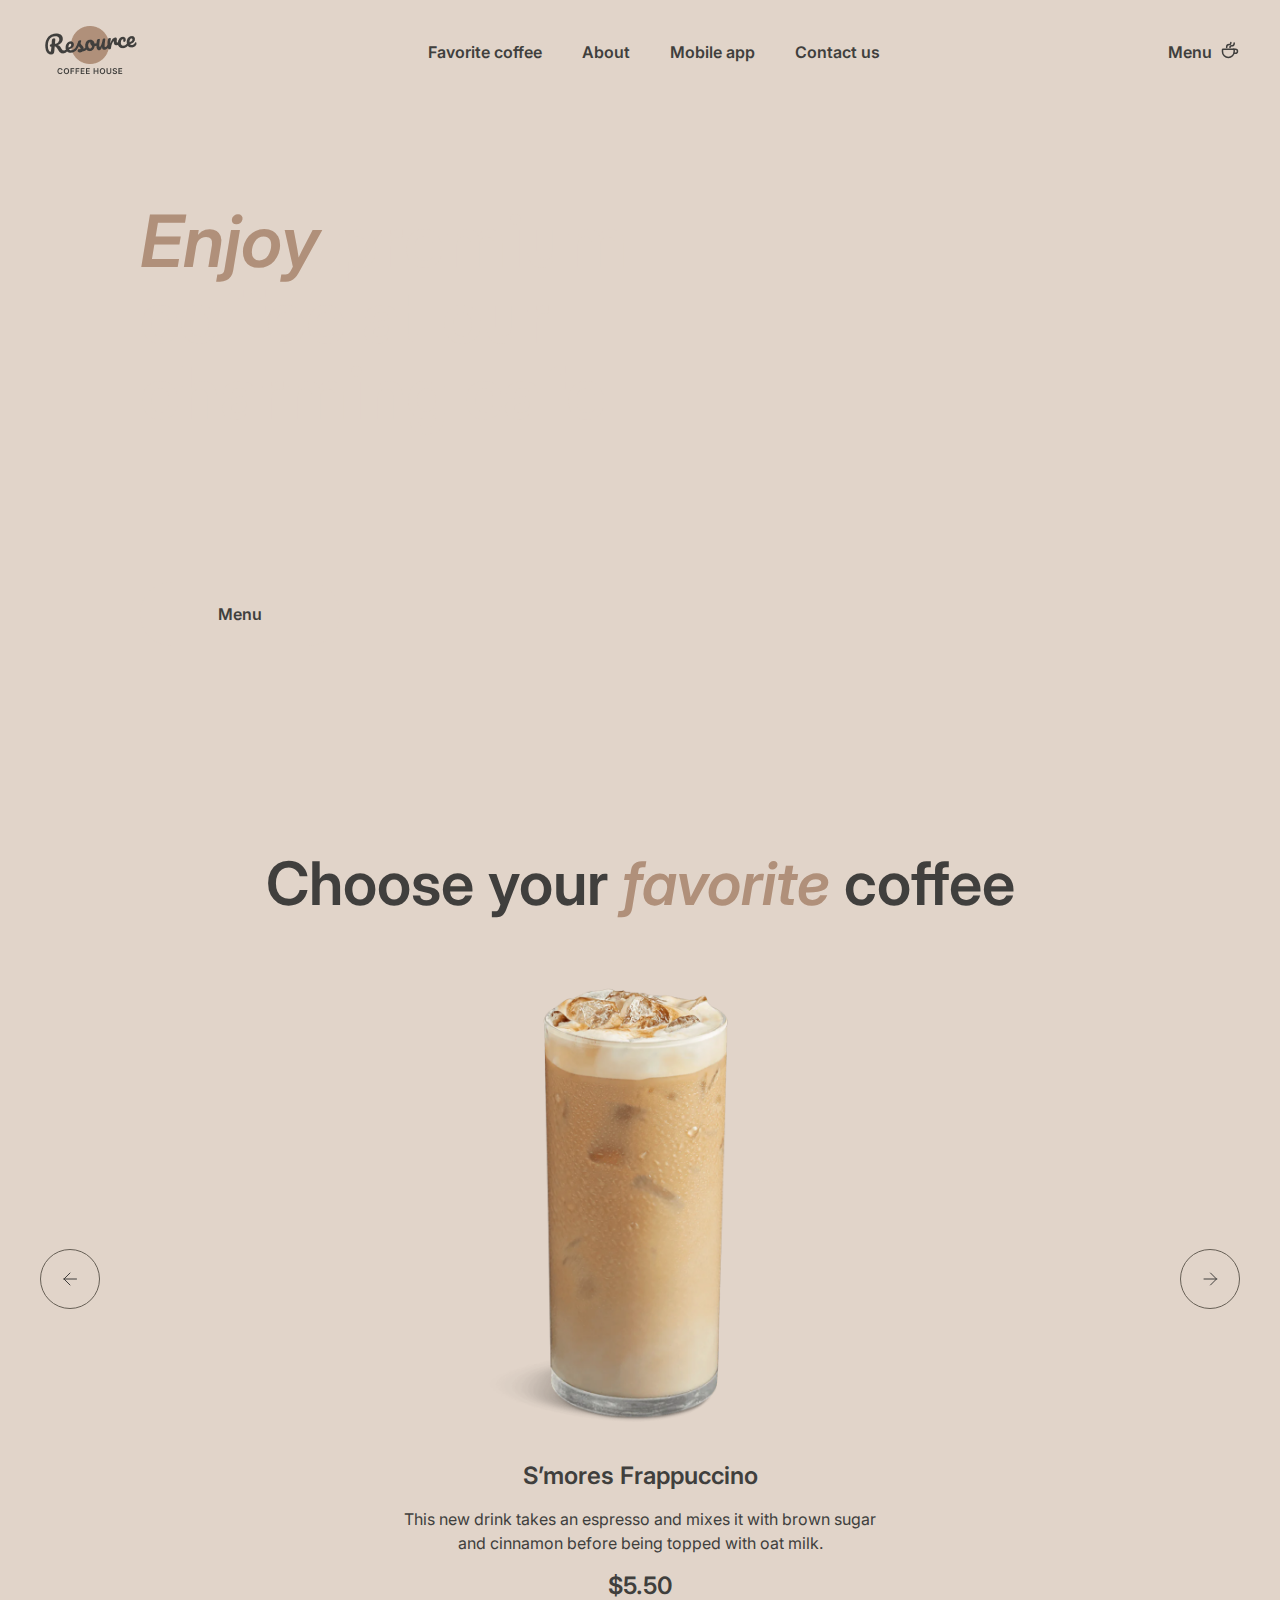
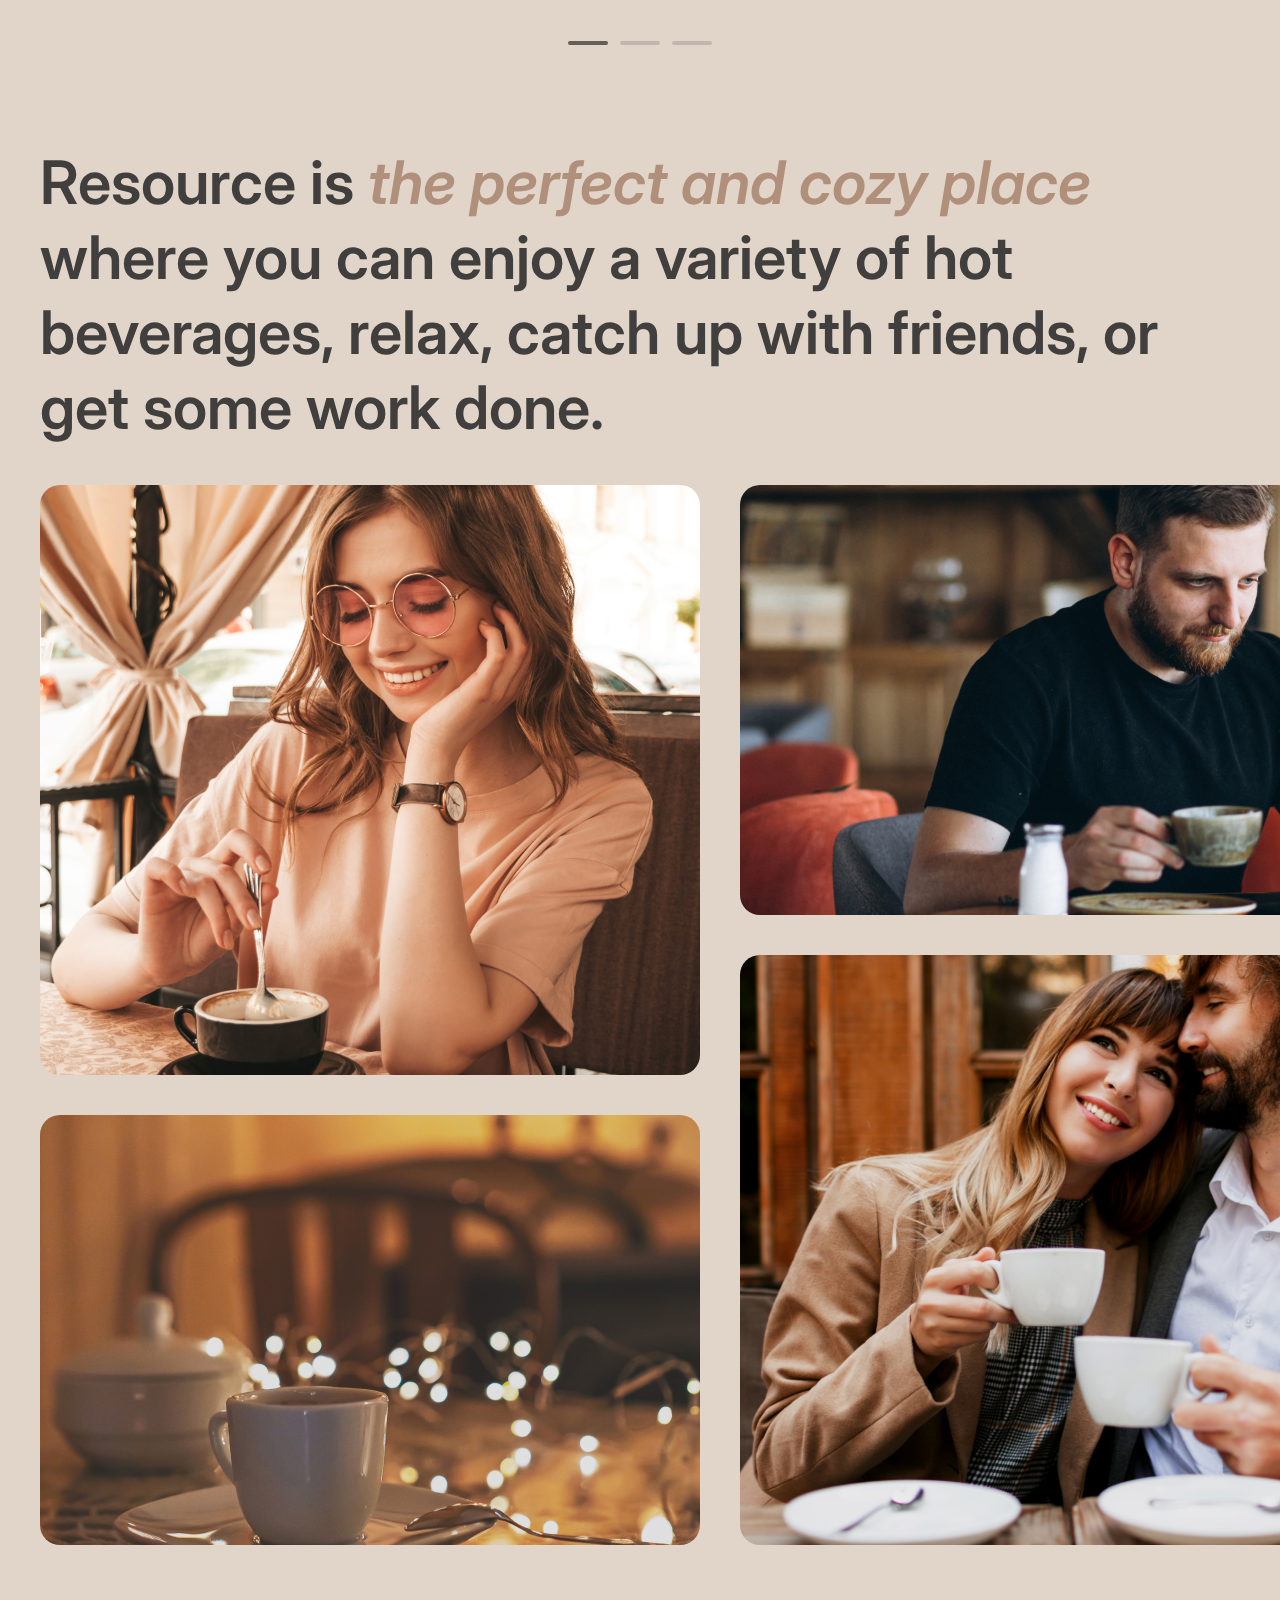
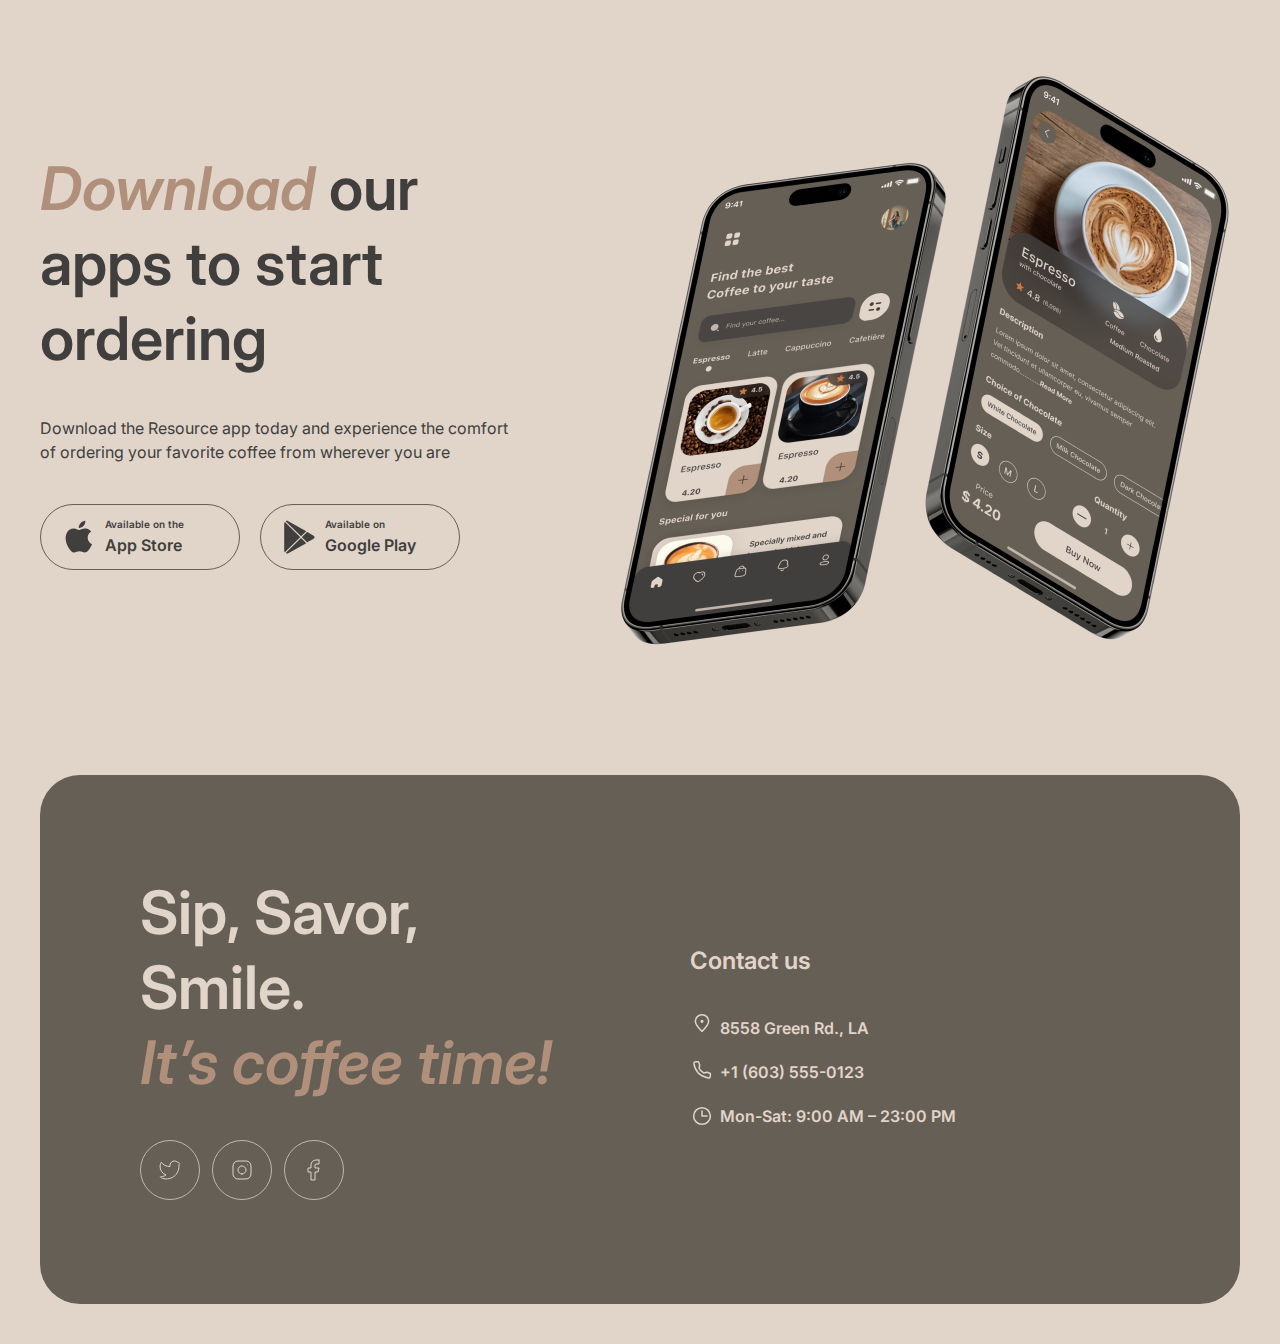
==== coffee-house/index.html @ a28efdc8 "feat: complited week 1" ====
<!DOCTYPE html>
<html lang="en">
<head>
    <meta charset="UTF-8">
    <meta name="viewport" content="width=device-width, initial-scale=1.0">
    <title>Coffee-house</title>
    <link rel="shortcut icon" href="icons/favicon.ico" type="image/png">
    <link rel="preconnect" href="https://fonts.googleapis.com">
    <link rel="preconnect" href="https://fonts.gstatic.com" crossorigin>
    <link href="https://fonts.googleapis.com/css2?family=Fasthand&family=Inter:wght@400;600&family=Raleway:ital,wght@0,300;0,900;1,500;1,900&family=Roboto:wght@400;700;900&display=swap" rel="stylesheet"> 
    <link rel="stylesheet" href="css/style.min.css">
</head>
<body class="root">
    
    <div class="page">
        <header class="header">
            <nav class="header__navigation">
                <div>
                    <a href="#" class="header__link"><img src="images/logo.png" alt="header-logo" class="header__logo"></a>
                </div>
                <ul class="menu">
                    <li class="menu__item">
                        <a href="#favorite">Favorite coffee</a>
                    </li>
                    <li class="menu__item">
                        <a href="#about">About</a>
                    </li>
                    <li class="menu__item">
                        <a href="#mobile">Mobile app</a>
                    </li>
                    <li class="menu__item">
                        <a href="#contact">Contact us</a>
                    </li>
                </ul>
                <a href="#" class="header__button">
                    <span>Menu</span>
                    <img src="icons/coffee-cup.svg" alt="coffee-cup">
                </a>
            </nav>
        </header>

        <main class="main-content" id="main">

            <section class="enjoy">
                <video class="enjoy__video" autoplay muted loop>
                    <source src="video/video.mp4" type="video/mp4">
                </video>
                <div class="enjoy__descr">
                    <h1 class="enjoy__title"><span>Enjoy</span> premium coffee at our charming cafe</h1>
                    <p class="enjoy__subtitle">With its inviting atmosphere and delicious coffee options, the Coffee House Resource is a popular destination for coffee lovers and those seeking a warm and inviting space to enjoy their favorite beverage.</p>
                    <button class="enjoy__button">Menu</button>
                </div>
            </section>

            <section class="favorite" id="favorite">
                <h2 class="favorite__title">
                    Choose your <span>favorite</span> coffee
                </h2>
                <div class="favorite__slider">
                    <button><svg class="favorite__slider-btn" xmlns="http://www.w3.org/2000/svg" width="24" height="24" viewBox="0 0 24 24" fill="none">
                        <path d="M18.5 12H6M6 12L12 6M6 12L12 18" stroke="#" stroke-linecap="round" stroke-linejoin="round"/>
                      </svg></button>
                    <div class="favorite__slider-content">
                        <img src="images/coffee-slider-1.png" alt="slider-image-1">
                        <h3 class="favorite__slider-title">S’mores Frappuccino</h3>
                        <p class="favorite__slider-subtitle">This new drink takes an espresso and mixes it with brown sugar and cinnamon before being topped with oat milk.</p>
                        <h4 class="favorite__slider-price">$5.50</h4>
                    </div>
                    <button><svg class="favorite__slider-btn" xmlns="http://www.w3.org/2000/svg" width="24" height="24" viewBox="0 0 24 24" fill="none">
                        <path d="M6 12H18.5M18.5 12L12.5 6M18.5 12L12.5 18" stroke="#" stroke-linecap="round" stroke-linejoin="round"/>
                      </svg></button>
                </div>
                <div class="favorite__control">
                    <div></div>
                    <div></div>
                    <div></div>
                </div>
            </section>

            <section class="about" id="about">
                <h2 class="about__title">Resource is <span>the perfect and cozy place</span> where you can enjoy a variety of hot beverages, relax, catch up with friends, or get some work done.</h2>
                <div class="about__photo">

                   <div>
                        <div class="about__block item1">
                            <img src="images/about-1.png" alt="person1">
                        </div>
                        <div class="about__block item2">
                            <img src="images/about-2.png" alt="person2">
                        </div>
                   </div>

                    <div>
                        <div class="about__block item3">
                            <img src="images/about-3.png" alt="person3">
                        </div>
                        <div class="about__block item4">
                            <img src="images/about-4.png" alt="person4">
                        </div>
                    </div>

                </div>

            </section>

            <section class="mobile" id="mobile">
                <div class="mobile__info">
                    <h2 class="mobile__title"><span>Download</span> our apps to start ordering</h2>
                    <p class="mobile__subtitle">Download the Resource app today and experience the comfort of ordering your favorite coffee from wherever you are</p>
                    
                    <div class="mobile__links">
                        <a class="mobile__link">
                            <img src="icons/appStore.svg" alt="apple">
                            <div>
                                <h3>Available on the</h3>
                                <p>App Store</p>
                            </div>
                        </a>
                        <a class="mobile__link">
                            <img src="icons/googlePlay.svg" alt="google">
                            <div>
                                <h3>Available on</h3>
                                <p>Google Play</p>
                            </div>
                        </a>
                    </div>
                    
                    
                </div>
                <img src="images/mobile-screens.png" alt="mobiles" class="mobile__img">
            </section>
        </main>

        <main class="coffee-content" hidden id="menu">
            <section class="offer">
                <h1 class="offer__title">Behind each of our cups hides an <span>amazing surprise</span></h1>
                <nav>
                    <ul>
                        <li>Coffee</li>
                        <li>Tea</li>
                        <li>Dessert</li>
                    </ul>
                </nav>
            </section>
            <section class="grid">
                <div class="grid__content">
                    <div class="grid__box">
                        <img src="images/coffee-1.png" alt="coffe1" class="grid__img">
                    </div>
                    <div class="grid__descr">
                        <div>
                            <h2 class="grid__title">Irish coffee</h2>
                            <p class="grid__subtitle">Fragrant black coffee with Jameson Irish whiskey and whipped milk</p>
                        </div>
                        <h3 class="grid__price">$7.00</h3>
                    </div>
                </div>
                <div class="grid__content">
                    <div class="grid__box">
                        <img src="images/coffee-2.png" alt="coffe2" class="grid__img">
                    </div>
                    <div class="grid__descr">
                        <div>
                            <h2 class="grid__title">Kahlua coffee</h2>
                            <p class="grid__subtitle">Classic coffee with milk and Kahlua liqueur under a cap of frothed milk</p>
                        </div>
                        <h3 class="grid__price">$7.00</h3>
                    </div>
                </div>
                <div class="grid__content">
                    <div class="grid__box">
                        <img src="images/coffee-3.png" alt="coffe3" class="grid__img">
                    </div>
                    <div class="grid__descr">
                        <div>
                            <h2 class="grid__title">Honey raf</h2>
                            <p class="grid__subtitle">Espresso with frothed milk, cream and aromatic honey</p>
                        </div>
                        <h3 class="grid__price">$5.50</h3>
                    </div>
                </div>
                <div class="grid__content">
                    <div class="grid__box">
                        <img src="images/coffee-4.png" alt="coffe4" class="grid__img">
                    </div>
                    <div class="grid__descr">
                        <div>
                            <h2 class="grid__title">Ice cappuccino</h2>
                            <p class="grid__subtitle">Cappuccino with soft thick foam in summer version with ice</p>
                        </div>
                        <h3 class="grid__price">$5.00</h3>
                    </div>
                </div>
                <div class="grid__content">
                    <div class="grid__box">
                        <img src="images/coffee-5.png" alt="coffe5" class="grid__img">
                    </div>
                    <div class="grid__descr">
                        <div>
                            <h2 class="grid__title">Espresso</h2>
                            <p class="grid__subtitle">Classic black coffee</p>
                        </div>
                        <h3 class="grid__price">$4.50</h3>
                    </div>
                </div>
                <div class="grid__content">
                    <div class="grid__box">
                        <img src="images/coffee-6.png" alt="coffe6" class="grid__img">
                    </div>
                    <div class="grid__descr">
                        <div>
                            <h2 class="grid__title">Latte</h2>
                            <p class="grid__subtitle">Espresso coffee with the addition of steamed milk and dense milk foam</p>
                        </div>
                        <h3 class="grid__price">$5.50</h3>
                    </div>
                </div>
                <div class="grid__content">
                    <div class="grid__box">
                        <img src="images/coffee-7.png" alt="coffe7" class="grid__img">
                    </div>
                    <div class="grid__descr">
                        <div>
                            <h2 class="grid__title">Latte macchiato</h2>
                            <p class="grid__subtitle">Espresso with frothed milk and chocolate</p>
                        </div>
                        <h3 class="grid__price">$5.50</h3>
                    </div>
                </div>
                <div class="grid__content">
                    <div class="grid__box">
                        <img src="images/coffee-8.png" alt="coffe8" class="grid__img">
                    </div>
                    <div class="grid__descr">
                        <div>
                            <h2 class="grid__title">Coffee with cognac</h2>
                            <p class="grid__subtitle">Fragrant black coffee with cognac and whipped cream</p>
                        </div>
                        <h3 class="grid__price">$6.50</h3>
                    </div>
                </div>
            </section>
        </main>
            

        <footer class="footer">
            <div class="footer__info">
                <h2 class="footer__title">Sip, Savor, Smile.<br><span>It’s coffee time!</span></h2>
                <div class="footer__links">
                    <a href="#"><svg class="footer__images" xmlns="http://www.w3.org/2000/svg" width="24" height="24" viewBox="0 0 24 24" fill="none">
                        <path d="M23 3.01006C23 3.01006 20.9821 4.20217 19.86 4.54006C19.2577 3.84757 18.4573 3.35675 17.567 3.13398C16.6767 2.91122 15.7395 2.96725 14.8821 3.29451C14.0247 3.62177 13.2884 4.20446 12.773 4.96377C12.2575 5.72309 11.9877 6.62239 12 7.54006V8.54006C10.2426 8.58562 8.50127 8.19587 6.93101 7.4055C5.36074 6.61513 4.01032 5.44869 3 4.01006C3 4.01006 -1 13.0101 8 17.0101C5.94053 18.408 3.48716 19.109 1 19.0101C10 24.0101 21 19.0101 21 7.51006C20.9991 7.23151 20.9723 6.95365 20.92 6.68006C21.9406 5.67355 23 3.01006 23 3.01006Z" stroke="#" stroke-linecap="round" stroke-linejoin="round"/>
                      </svg></a>
                    <a href="#"><svg class="footer__images" xmlns="http://www.w3.org/2000/svg" width="24" height="24" viewBox="0 0 24 24" fill="none">
                        <path d="M12 16C14.2091 16 16 14.2091 16 12C16 9.79086 14.2091 8 12 8C9.79086 8 8 9.79086 8 12C8 14.2091 9.79086 16 12 16Z" stroke="#" stroke-linecap="round" stroke-linejoin="round"/>
                        <path d="M3 16V8C3 5.23858 5.23858 3 8 3H16C18.7614 3 21 5.23858 21 8V16C21 18.7614 18.7614 21 16 21H8C5.23858 21 3 18.7614 3 16Z" stroke="#"/>
                        <path d="M17.5 6.51L17.51 6.49889" stroke="#" stroke-linecap="round" stroke-linejoin="round"/>
                      </svg></a>
                    <a href="#"><svg class="footer__images" xmlns="http://www.w3.org/2000/svg" width="24" height="24" viewBox="0 0 24 24" fill="none">
                        <path d="M17 2H14C12.6739 2 11.4021 2.52678 10.4645 3.46447C9.52678 4.40215 9 5.67392 9 7V10H6V14H9V22H13V14H16L17 10H13V7C13 6.73478 13.1054 6.48043 13.2929 6.29289C13.4804 6.10536 13.7348 6 14 6H17V2Z" stroke="#" stroke-linecap="round" stroke-linejoin="round"/>
                      </svg></a>
                </div>
            </div>
            <div class="footer__contacts" id="contact">
                <h3 class="footer__subtitle">Contact us</h3>
                <nav>
                    <ul>
                        <li><a href="https://maps.app.goo.gl/W6jdrYbLg4jsJ1gV9" target=_blank>8558 Green Rd.,  LA</a></li>
                        <li><a href="tel:+16035550123">+1 (603) 555-0123</a></li>
                        <li>Mon-Sat: 9:00 AM – 23:00 PM</li>
                    </ul>
                </nav>
            </div>
        </footer>
    </div>
<script src="js/script.js"></script>
</body>
</html>
---- coffee-house/css/style.min.css ----
@import'../vendor/normalize.css';*{font-family:"Inter",sans-serif;scroll-behavior:smooth}.root{max-width:1440px;background-color:#e1d4c9;margin:0 auto}.page{max-width:1360px;padding:0 40px}.header{display:-webkit-box;display:-ms-flexbox;display:flex;padding:20px 0;-webkit-box-orient:vertical;-webkit-box-direction:normal;-ms-flex-direction:column;flex-direction:column;-webkit-box-pack:center;-ms-flex-pack:center;justify-content:center;-webkit-box-align:center;-ms-flex-align:center;align-items:center}.header__logo{width:100px;height:60px}.header__navigation{display:-webkit-box;display:-ms-flexbox;display:flex;max-width:1360px;-webkit-box-pack:justify;-ms-flex-pack:justify;justify-content:space-between;-webkit-box-align:center;-ms-flex-align:center;align-items:center;-ms-flex-item-align:stretch;align-self:stretch}.header__button{text-decoration:none;color:#403f3d;display:-webkit-box;display:-ms-flexbox;display:flex;-webkit-box-pack:center;-ms-flex-pack:center;justify-content:center;-webkit-box-align:start;-ms-flex-align:start;align-items:flex-start;gap:8px;font-size:16px;font-style:normal;font-weight:600;line-height:150%;text-decoration:none;background-image:-webkit-gradient(linear, left top, left bottom, from(currentColor), to(currentColor));background-image:linear-gradient(currentColor, currentColor);background-position:0% 100%;background-repeat:no-repeat;background-size:0% 2px;-webkit-transition:background-size .3s;transition:background-size .3s}.header__button:hover{background-size:100% 2px}.menu{display:-webkit-box;display:-ms-flexbox;display:flex;gap:40px;list-style-type:none;margin:0;padding:0}.menu__item{font-size:16px;font-style:normal;font-weight:600;line-height:150%}.menu__item a{color:#403f3d;text-decoration:none}.enjoy{max-height:644px;border-radius:40px;position:relative}.enjoy__descr{padding:100px;display:-webkit-box;display:-ms-flexbox;display:flex;width:530px;-webkit-box-orient:vertical;-webkit-box-direction:normal;-ms-flex-direction:column;flex-direction:column;-webkit-box-pack:center;-ms-flex-pack:center;justify-content:center;-webkit-box-align:start;-ms-flex-align:start;align-items:flex-start;gap:40px}.enjoy__video{border-radius:40px;z-index:1;position:absolute;height:100%;width:100%;-o-object-fit:cover;object-fit:cover}.enjoy span{font-size:72px;font-style:italic;font-weight:600;line-height:105%;color:#b0907a;z-index:2}.enjoy__title{margin:0;color:#e1d4c9;font-size:72px;font-weight:600;line-height:105%;z-index:2}.enjoy__subtitle{margin:0;font-size:16px;font-style:normal;font-weight:400;line-height:150%;color:#e1d4c9;z-index:2}.enjoy__button{position:relative;font-size:16px;font-style:normal;font-weight:600;line-height:150%;border-radius:100px;width:200px;padding:20px 78px;-webkit-box-pack:center;-ms-flex-pack:center;justify-content:center;-webkit-box-align:center;-ms-flex-align:center;align-items:center;border:none;text-decoration:none;cursor:pointer;background-color:#e1d4c9;color:#403f3d;z-index:2}.enjoy__button::after{content:"";position:absolute;width:20px;height:20px;margin-left:8px;background:url("../icons/coffee-cup.svg") center center no-repeat;background-size:cover;opacity:0;-webkit-transition:opacity .5s ease;transition:opacity .5s ease}.enjoy__button:hover::after{opacity:1}.favorite{display:-webkit-box;display:-ms-flexbox;display:flex;-webkit-box-orient:vertical;-webkit-box-direction:normal;-ms-flex-direction:column;flex-direction:column;-webkit-box-align:center;-ms-flex-align:center;align-items:center;color:#403f3d;margin:100px 0}.favorite__title{font-size:60px;font-weight:600;line-height:125%;margin:0}.favorite__title span{font-size:60px;font-style:italic;font-weight:600;line-height:125%;color:#b0907a}.favorite__slider{display:-webkit-box;display:-ms-flexbox;display:flex;-webkit-box-align:center;-ms-flex-align:center;align-items:center;-webkit-box-pack:justify;-ms-flex-pack:justify;justify-content:space-between;width:100%;margin-top:40px}.favorite__slider button{background-color:rgba(0,0,0,0);border:none;margin:0;padding:0;cursor:pointer}.favorite__slider-btn{border-radius:50%;border:1px solid #665f55;padding:17px;width:24px;height:24px;-webkit-transition:background-color .3s ease;transition:background-color .3s ease;stroke:#403f3d}.favorite__slider-btn:hover{background-color:#665f55;stroke:#e1d4c9}.favorite__slider-title,.favorite__slider-price{font-size:24px;font-style:normal;font-weight:600;line-height:125%;margin:0}.favorite__slider-subtitle{font-size:16px;font-style:normal;font-weight:400;line-height:150%;margin:16px 0;text-align:center}.favorite__slider-content{display:-webkit-box;display:-ms-flexbox;display:flex;-webkit-box-orient:vertical;-webkit-box-direction:normal;-ms-flex-direction:column;flex-direction:column;-webkit-box-align:center;-ms-flex-align:center;align-items:center;-webkit-box-pack:center;-ms-flex-pack:center;justify-content:center;max-width:480px}.favorite__slider-content img{margin-bottom:20px;width:480px;height:480px}.favorite__control{display:-webkit-box;display:-ms-flexbox;display:flex;gap:12px;margin-top:40px}.favorite__control div{border-radius:100px;width:40px;height:4px;background-color:#c1b6ad}.favorite__control div:nth-child(1){background-color:#665f55}.about{margin-bottom:100px;min-height:1325px}.about__title{margin:0;font-size:60px;font-style:normal;font-weight:600;line-height:125%;color:#403f3d}.about__title span{font-size:60px;font-style:italic;font-weight:600;line-height:125%;color:#b0907a}.about__photo{display:-webkit-box;display:-ms-flexbox;display:flex;-webkit-box-align:start;-ms-flex-align:start;align-items:flex-start;max-height:1060px;gap:40px;-ms-flex-item-align:stretch;align-self:stretch;margin-bottom:40px;margin-top:40px}.about__photo div{display:-webkit-box;display:-ms-flexbox;display:flex;-webkit-box-orient:vertical;-webkit-box-direction:normal;-ms-flex-direction:column;flex-direction:column;-webkit-box-align:center;-ms-flex-align:center;align-items:center;gap:40px}.about__photo div .item1{width:660px;height:590px}.about__photo div .item2{width:660px;height:430px}.about__photo div .item3{width:660px;height:430px}.about__photo div .item4{width:660px;height:590px}.about__block{display:-webkit-box;display:-ms-flexbox;display:flex;overflow:hidden;-webkit-box-pack:center;-ms-flex-pack:center;justify-content:center;-webkit-box-align:center;-ms-flex-align:center;align-items:center;border-radius:20px}.about__block img{width:726px;height:726px;-webkit-transition:-webkit-transform 1s ease;transition:-webkit-transform 1s ease;transition:transform 1s ease;transition:transform 1s ease, -webkit-transform 1s ease}.about__block img:hover{-webkit-transform:scale(0.9);transform:scale(0.9)}.mobile{min-height:630px;display:-webkit-box;display:-ms-flexbox;display:flex;-webkit-box-align:center;-ms-flex-align:center;align-items:center;margin-bottom:100px;gap:100px}.mobile__info{display:-webkit-box;display:-ms-flexbox;display:flex;gap:40px;-webkit-box-orient:vertical;-webkit-box-direction:normal;-ms-flex-direction:column;flex-direction:column;width:630px}.mobile__info span{font-size:60px;font-style:italic;font-weight:600;line-height:125%;color:#b0907a}.mobile__img{width:630px;height:630px}.mobile__title{margin:0;font-size:60px;font-style:normal;font-weight:600;line-height:125%;color:#403f3d}.mobile__subtitle{margin:0;font-size:16px;font-style:normal;font-weight:400;line-height:150%;color:#403f3d}.mobile__links{display:-webkit-box;display:-ms-flexbox;display:flex;gap:20px}.mobile__link{display:-webkit-box;display:-ms-flexbox;display:flex;width:200px;padding:12px 20px;-webkit-box-align:center;-ms-flex-align:center;align-items:center;gap:8px;border:1px solid #665f55;border-radius:100px;-webkit-box-sizing:border-box;box-sizing:border-box;background-color:rgba(0,0,0,0);cursor:pointer;-webkit-transition:background-color .3s ease;transition:background-color .3s ease}.mobile__link:hover{background-color:#665f55}.mobile__link:hover div p,.mobile__link:hover div h3{color:#e1d4c9}.mobile__link img{width:36px;height:36px}.mobile__link div{display:-webkit-box;display:-ms-flexbox;display:flex;-webkit-box-orient:vertical;-webkit-box-direction:normal;-ms-flex-direction:column;flex-direction:column;-webkit-box-align:start;-ms-flex-align:start;align-items:flex-start;gap:2px}.mobile__link div h3{margin:0;font-size:10px;font-style:normal;font-weight:600;line-height:140%;color:#403f3d}.mobile__link div p{margin:0;color:#403f3d;font-size:16px;font-style:normal;font-weight:600;line-height:150%}.footer{background-color:#665f55;min-height:250px;padding:100px;display:-webkit-box;display:-ms-flexbox;display:flex;-webkit-box-align:center;-ms-flex-align:center;align-items:center;gap:100px;border-radius:40px;margin-bottom:40px}.footer__info{display:-webkit-box;display:-ms-flexbox;display:flex;-webkit-box-orient:vertical;-webkit-box-direction:normal;-ms-flex-direction:column;flex-direction:column;-webkit-box-pack:center;-ms-flex-pack:center;justify-content:center;-webkit-box-align:start;-ms-flex-align:start;align-items:flex-start;gap:40px;-webkit-box-flex:1;-ms-flex:1 0 0px;flex:1 0 0}.footer__title{margin:0;color:#e1d4c9;font-size:60px;font-style:normal;font-weight:600;line-height:125%}.footer__title span{font-style:italic;color:#b0907a}.footer__links{display:-webkit-box;display:-ms-flexbox;display:flex;gap:12px}.footer__images{width:24px;height:24px;border:1px solid #c1b6ad;padding:17px;border-radius:100px;stroke:#e1d4c9;-webkit-transition:background-color .3s ease;transition:background-color .3s ease}.footer__images:hover{stroke:#403f3d;stroke-width:5%;background-color:#e1d4c9}.footer__contacts{display:-webkit-box;display:-ms-flexbox;display:flex;-webkit-box-orient:vertical;-webkit-box-direction:normal;-ms-flex-direction:column;flex-direction:column;-webkit-box-pack:center;-ms-flex-pack:center;justify-content:center;-webkit-box-align:start;-ms-flex-align:start;align-items:flex-start;gap:40px;-webkit-box-flex:1;-ms-flex:1 0 0px;flex:1 0 0}.footer__contacts nav ul{list-style-type:none;display:-webkit-box;display:-ms-flexbox;display:flex;-webkit-box-orient:vertical;-webkit-box-direction:normal;-ms-flex-direction:column;flex-direction:column;gap:16px;margin:0;padding-left:30px}.footer__contacts nav ul a{background-image:-webkit-gradient(linear, left top, left bottom, from(currentColor), to(currentColor));background-image:linear-gradient(currentColor, currentColor);background-position:0% 100%;background-repeat:no-repeat;background-size:0% 2px;-webkit-transition:background-size .3s;transition:background-size .3s;padding-bottom:4px}.footer__contacts nav ul a:hover{background-size:100% 2px}.footer__contacts nav ul li{position:relative;font-family:Inter;font-size:16px;font-style:normal;font-weight:600;line-height:150%;color:#e1d4c9;margin-bottom:4px}.footer__contacts nav ul li:nth-child(1)::before{content:"";display:block;position:absolute;left:-28px;top:-3px;width:20px;height:20px;background:url("../icons/marker.svg")}.footer__contacts nav ul li:nth-child(2)::before{content:"";display:block;position:absolute;left:-28px;top:0px;width:20px;height:20px;background:url("../icons/phone.svg")}.footer__contacts nav ul li:nth-child(3)::before{content:"";display:block;position:absolute;left:-28px;top:2px;width:20px;height:20px;background:url("../icons/clock.svg")}.footer__contacts nav ul li a{text-decoration:none;color:#e1d4c9}.footer__subtitle{margin:0;font-size:24px;font-style:normal;font-weight:600;line-height:125%;color:#e1d4c9}.offer{display:-webkit-box;display:-ms-flexbox;display:flex;-webkit-box-orient:vertical;-webkit-box-direction:normal;-ms-flex-direction:column;flex-direction:column;-webkit-box-align:center;-ms-flex-align:center;align-items:center;gap:40px;margin-bottom:40px;min-height:236px}.offer__title{margin:0;font-size:60px;font-style:normal;font-weight:600;line-height:125%;color:#403f3d;width:800px;text-align:center}.offer__title span{font-style:italic;color:#b0907a}.offer nav>ul{display:-webkit-box;display:-ms-flexbox;display:flex;-webkit-box-pack:center;-ms-flex-pack:center;justify-content:center;-webkit-box-align:center;-ms-flex-align:center;align-items:center;gap:16px;margin:0;padding:0;list-style-type:none;font-size:16px;font-style:normal;font-weight:600;line-height:150%;color:#403f3d}.offer nav>ul li{display:-webkit-box;display:-ms-flexbox;display:flex;padding:8px 16px 8px 8px;-webkit-box-pack:center;-ms-flex-pack:center;justify-content:center;-webkit-box-align:center;-ms-flex-align:center;align-items:center;gap:8px;border:1px solid #c1b6ad;border-radius:100px;-webkit-transition:background-color .3s ease;transition:background-color .3s ease;cursor:pointer}.offer nav>ul li:hover{background-color:#665f55;color:#e1d4c9}.offer nav>ul li:nth-child(1)::before{content:"";display:-webkit-box;display:-ms-flexbox;display:flex;padding:3px 7px;-webkit-box-pack:center;-ms-flex-pack:center;justify-content:center;-webkit-box-align:center;-ms-flex-align:center;align-items:center;background:url("../icons/coffee.svg") center no-repeat;width:16px;height:24px;border:1px solid #c1b6ad;border-radius:100px;background-color:#c1b6ad}.offer nav>ul li:nth-child(2)::before{content:"";display:-webkit-box;display:-ms-flexbox;display:flex;padding:3px 7px;-webkit-box-pack:center;-ms-flex-pack:center;justify-content:center;-webkit-box-align:center;-ms-flex-align:center;align-items:center;background:url("../icons/tea.svg") center no-repeat;width:16px;height:24px;border:1px solid #c1b6ad;border-radius:100px;background-color:#c1b6ad}.offer nav>ul li:nth-child(3)::before{content:"";display:-webkit-box;display:-ms-flexbox;display:flex;padding:3px 7px;-webkit-box-pack:center;-ms-flex-pack:center;justify-content:center;-webkit-box-align:center;-ms-flex-align:center;align-items:center;background:url("../icons/dessert.svg") center no-repeat;width:16px;height:24px;border:1px solid #c1b6ad;border-radius:100px;background-color:#c1b6ad}.grid{display:grid;grid-template-columns:repeat(4, 1fr);grid-template-rows:repeat(2, 1fr);gap:40px;margin-bottom:100px}.grid__content{display:-webkit-box;display:-ms-flexbox;display:flex;height:506px;width:310px;-webkit-box-orient:vertical;-webkit-box-direction:normal;-ms-flex-direction:column;flex-direction:column;-webkit-box-align:start;-ms-flex-align:start;align-items:flex-start;border:1px solid #c1b6ad;border-radius:40px;-webkit-box-sizing:border-box;box-sizing:border-box}.grid__box{width:310px;height:310px;border-radius:40px;display:-webkit-box;display:-ms-flexbox;display:flex;overflow:hidden;-webkit-box-align:center;-ms-flex-align:center;align-items:center;-webkit-box-pack:center;-ms-flex-pack:center;justify-content:center}.grid__img{width:340px;height:340px;border-radius:40px;-webkit-transition:-webkit-transform 1s ease;transition:-webkit-transform 1s ease;transition:transform 1s ease;transition:transform 1s ease, -webkit-transform 1s ease}.grid__img:hover{-webkit-transform:scale(0.92);transform:scale(0.92)}.grid__descr{display:-webkit-box;display:-ms-flexbox;display:flex;padding:20px;-webkit-box-orient:vertical;-webkit-box-direction:normal;-ms-flex-direction:column;flex-direction:column;-webkit-box-pack:justify;-ms-flex-pack:justify;justify-content:space-between;-webkit-box-align:start;-ms-flex-align:start;align-items:flex-start;-webkit-box-flex:1;-ms-flex:1 0 0px;flex:1 0 0;-ms-flex-item-align:stretch;align-self:stretch}.grid__descr div{display:-webkit-box;display:-ms-flexbox;display:flex;-webkit-box-orient:vertical;-webkit-box-direction:normal;-ms-flex-direction:column;flex-direction:column;-webkit-box-pack:center;-ms-flex-pack:center;justify-content:center;-webkit-box-align:start;-ms-flex-align:start;align-items:flex-start;gap:12px;-ms-flex-item-align:stretch;align-self:stretch}.grid__title{margin:0;padding:0;font-size:24px;font-style:normal;font-weight:600;line-height:125%;color:#403f3d}.grid__subtitle{margin:0;padding:0;color:#403f3d;font-size:16px;font-style:normal;font-weight:400;line-height:150%}.grid__price{margin:0;padding:0;color:#403f3d;font-size:24px;font-style:normal;font-weight:600;line-height:125%}/*# sourceMappingURL=style.min.css.map */
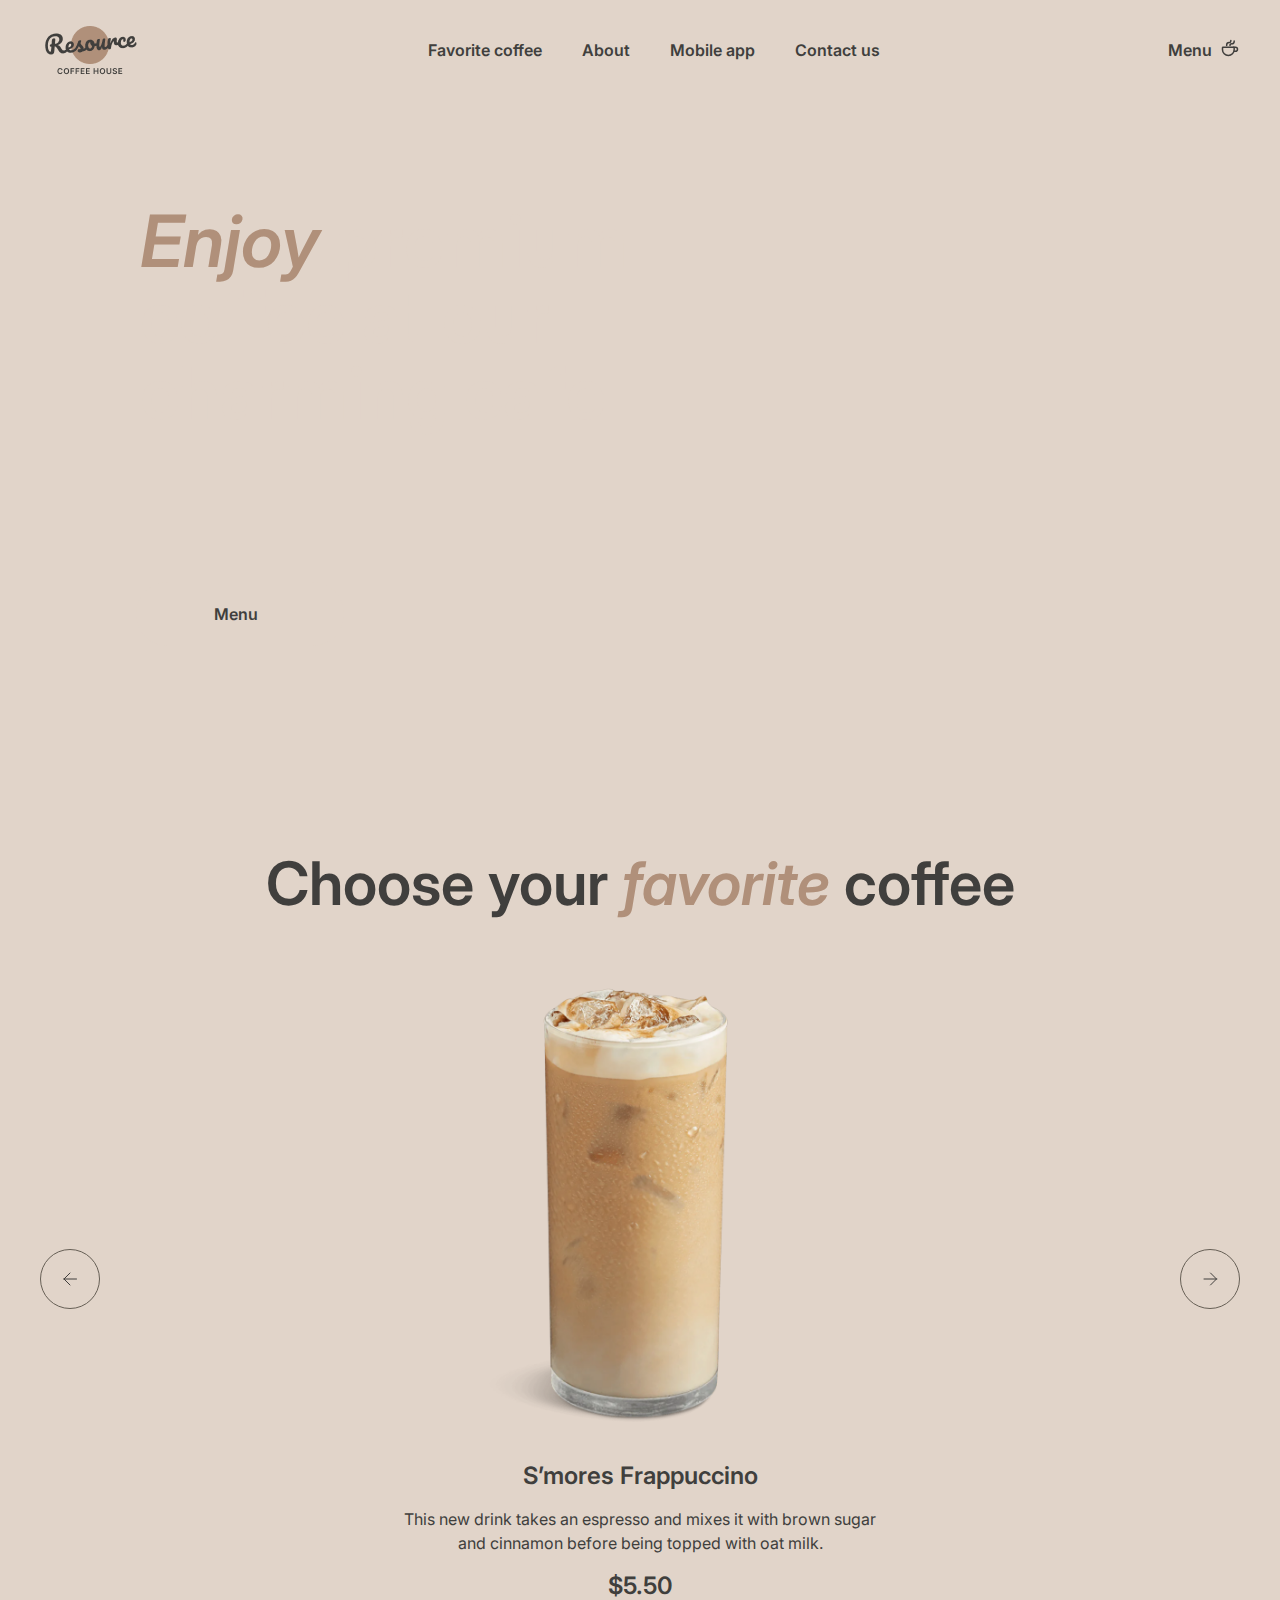
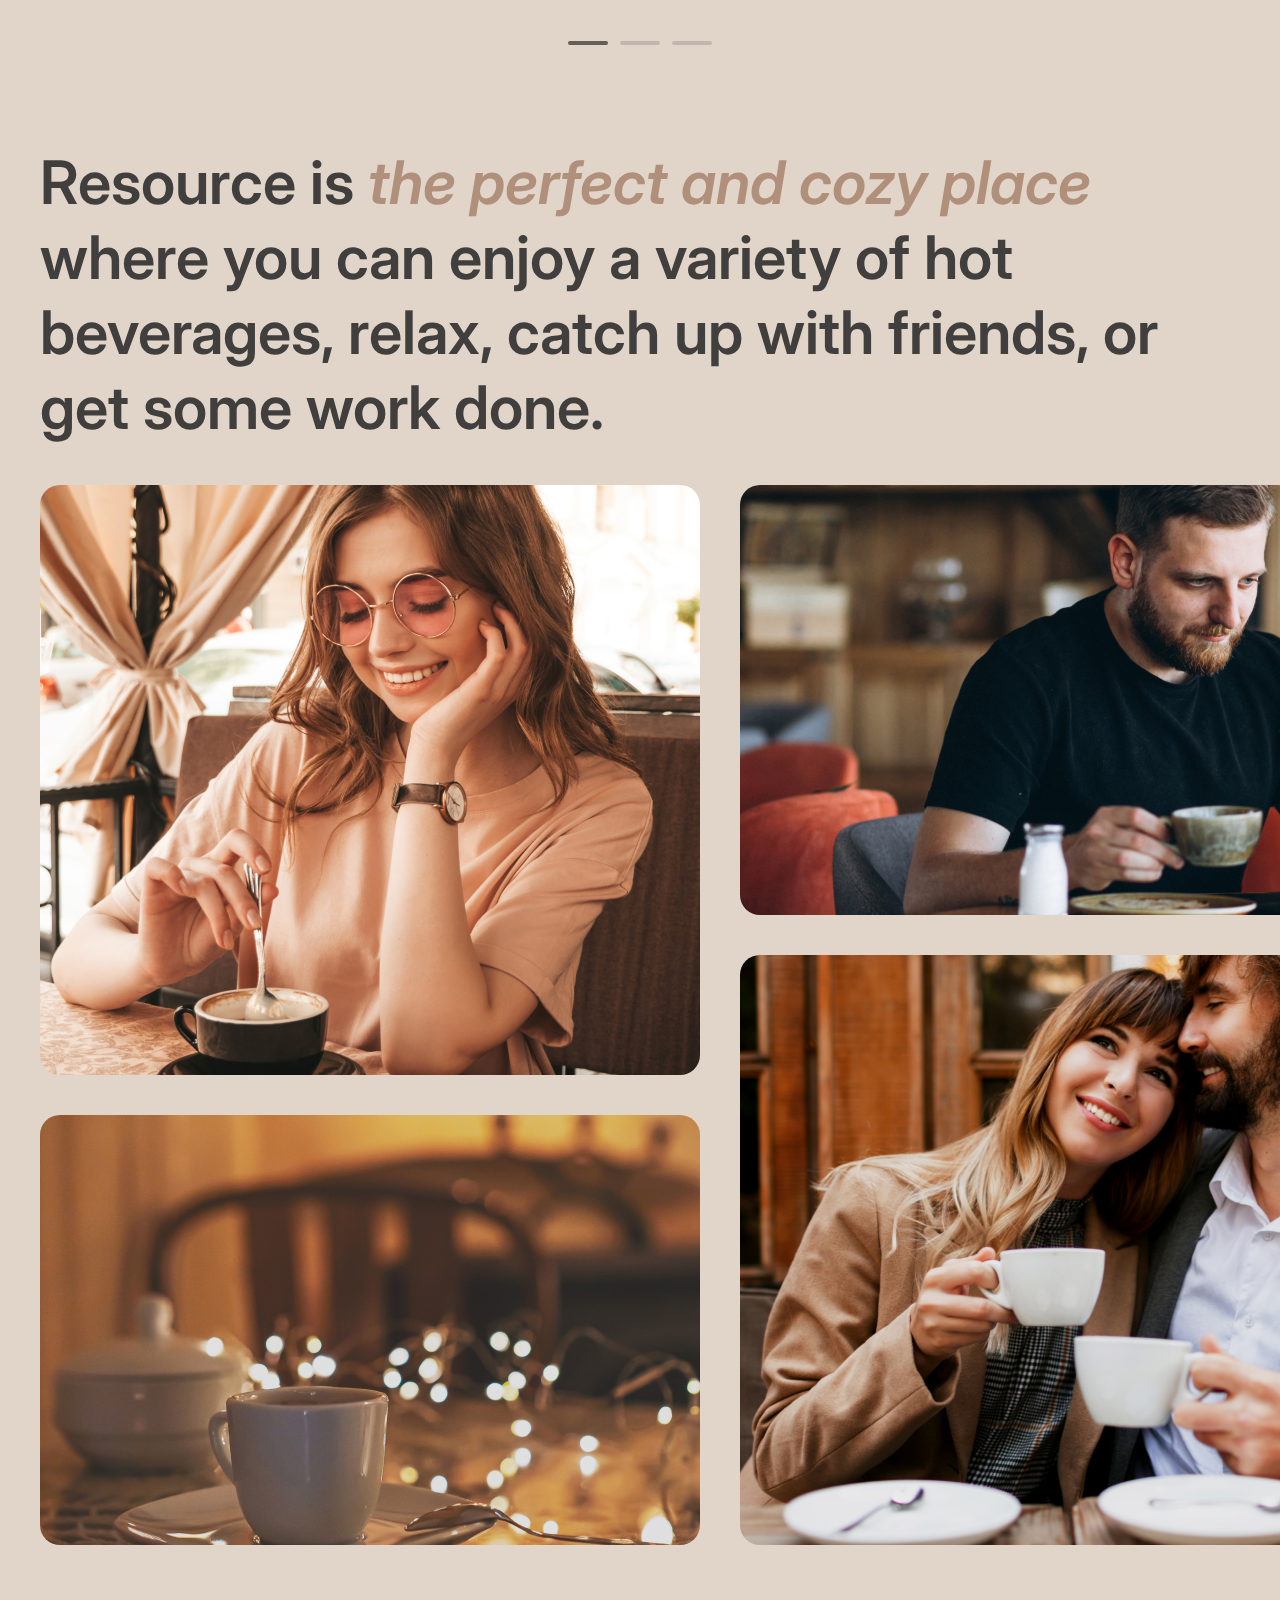
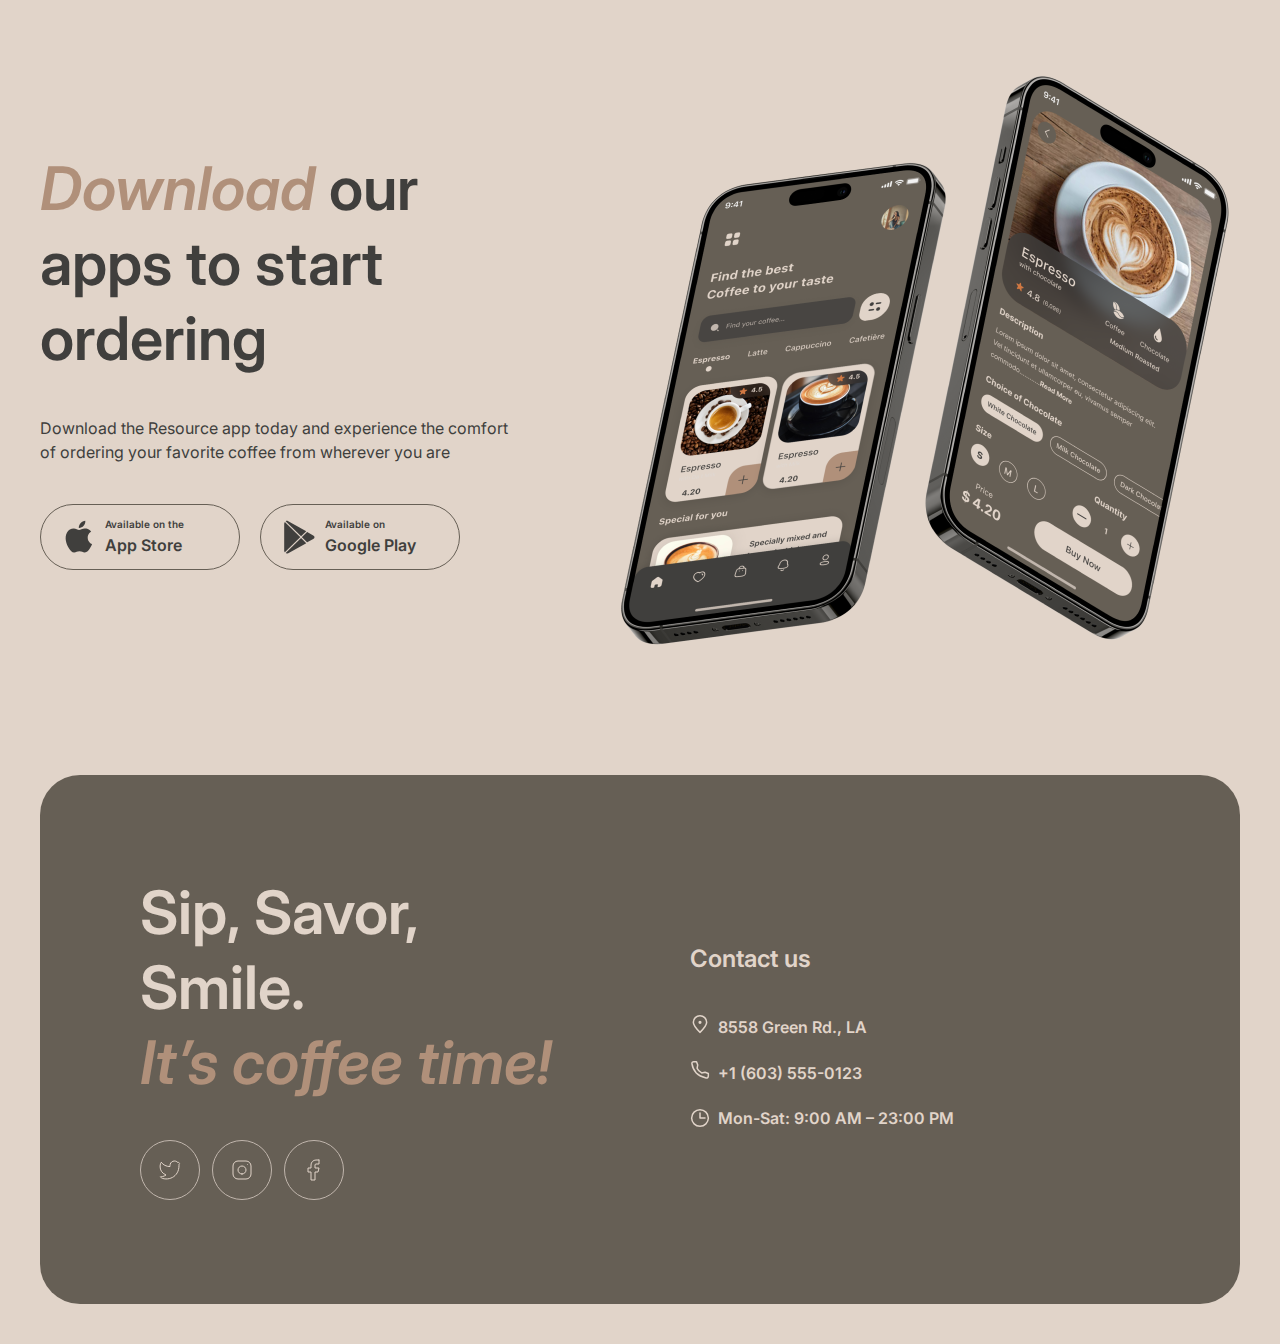
==== commit a1f9e8e1: "fix: fixed after review" ====
--- a/coffee-house/index.html
+++ b/coffee-house/index.html
@@ -16,7 +16,7 @@
         <header class="header">
             <nav class="header__navigation">
                 <div>
-                    <a href="#" class="header__link"><img src="images/logo.png" alt="header-logo" class="header__logo"></a>
+                    <img src="images/logo.png" alt="header-logo" class="header__logo">
                 </div>
                 <ul class="menu">
                     <li class="menu__item">
@@ -32,7 +32,7 @@
                         <a href="#contact">Contact us</a>
                     </li>
                 </ul>
-                <a href="#" class="header__button">
+                <a href="menu/index.html" class="header__button">
                     <span>Menu</span>
                     <img src="icons/coffee-cup.svg" alt="coffee-cup">
                 </a>
@@ -48,7 +48,12 @@
                 <div class="enjoy__descr">
                     <h1 class="enjoy__title"><span>Enjoy</span> premium coffee at our charming cafe</h1>
                     <p class="enjoy__subtitle">With its inviting atmosphere and delicious coffee options, the Coffee House Resource is a popular destination for coffee lovers and those seeking a warm and inviting space to enjoy their favorite beverage.</p>
-                    <button class="enjoy__button">Menu</button>
+                    <a href="menu/index.html" class="enjoy__button">
+                        <div>
+                            Menu
+                            <img src="icons/coffee-cup.svg" alt="coffee-cup">
+                        </div>
+                    </a>
                 </div>
             </section>
 
@@ -110,14 +115,22 @@
                     
                     <div class="mobile__links">
                         <a class="mobile__link">
-                            <img src="icons/appStore.svg" alt="apple">
+                            <svg xmlns="http://www.w3.org/2000/svg" width="36" height="36" viewBox="0 0 36 36" fill="none">
+                                <path d="M26.7073 18.6307C26.6704 14.6324 30.065 12.6872 30.2203 12.5966C28.2977 9.86366 25.3178 9.49026 24.2707 9.46048C21.7679 9.20369 19.3403 10.9206 18.0654 10.9206C16.765 10.9206 14.8017 9.48529 12.6858 9.52747C9.96293 9.56841 7.41566 11.1055 6.0186 13.4923C3.13542 18.359 5.28572 25.5108 8.04802 29.4446C9.42981 31.3712 11.0444 33.5223 13.1578 33.4466C15.2254 33.3635 15.9978 32.1614 18.4929 32.1614C20.9651 32.1614 21.6903 33.4466 23.8457 33.3983C26.0647 33.3635 27.4618 31.463 28.7952 29.519C30.392 27.3108 31.0333 25.1362 31.0588 25.0245C31.0066 25.0071 26.7493 23.4229 26.7073 18.6307Z" fill="#"/>
+                                <path d="M22.6357 6.87268C23.7477 5.51675 24.5086 3.67205 24.2974 1.80005C22.6879 1.86952 20.675 2.88554 19.5159 4.21169C18.4903 5.38029 17.5742 7.29571 17.8109 9.097C19.6189 9.2285 21.4753 8.20752 22.6357 6.87268Z" fill="#"/>
+                              </svg>
                             <div>
                                 <h3>Available on the</h3>
                                 <p>App Store</p>
                             </div>
                         </a>
                         <a class="mobile__link">
-                            <img src="icons/googlePlay.svg" alt="google">
+                            <svg xmlns="http://www.w3.org/2000/svg" width="36" height="36" viewBox="0 0 36 36" fill="none">
+                                <path d="M3.7558 3.20297C3.39335 3.57289 3.18359 4.14884 3.18359 4.89471V31.4994C3.18359 32.2453 3.39335 32.8212 3.7558 33.1911L3.84525 33.2723L19.1359 18.37V18.0181L3.84525 3.11575L3.7558 3.20297Z" fill="#"/>
+                                <path d="M26.0776 23.34L20.9863 18.37V18.0181L26.0837 13.0482L26.1979 13.1128L32.2345 16.4617C33.9573 17.4121 33.9573 18.976 32.2345 19.9324L26.1979 23.2753L26.0776 23.34Z" fill="#"/>
+                                <path d="M25.2733 24.2007L20.0617 19.1195L4.68164 34.1166C5.25384 34.7031 6.18695 34.7737 7.24807 34.1873L25.2733 24.2007Z" fill="#"/>
+                                <path d="M25.2733 12.1876L7.24807 2.20103C6.18695 1.62058 5.25384 1.69125 4.68164 2.27772L20.0617 17.2688L25.2733 12.1876Z" fill="#"/>
+                              </svg>
                             <div>
                                 <h3>Available on</h3>
                                 <p>Google Play</p>
@@ -130,118 +143,7 @@
                 <img src="images/mobile-screens.png" alt="mobiles" class="mobile__img">
             </section>
         </main>
-
-        <main class="coffee-content" hidden id="menu">
-            <section class="offer">
-                <h1 class="offer__title">Behind each of our cups hides an <span>amazing surprise</span></h1>
-                <nav>
-                    <ul>
-                        <li>Coffee</li>
-                        <li>Tea</li>
-                        <li>Dessert</li>
-                    </ul>
-                </nav>
-            </section>
-            <section class="grid">
-                <div class="grid__content">
-                    <div class="grid__box">
-                        <img src="images/coffee-1.png" alt="coffe1" class="grid__img">
-                    </div>
-                    <div class="grid__descr">
-                        <div>
-                            <h2 class="grid__title">Irish coffee</h2>
-                            <p class="grid__subtitle">Fragrant black coffee with Jameson Irish whiskey and whipped milk</p>
-                        </div>
-                        <h3 class="grid__price">$7.00</h3>
-                    </div>
-                </div>
-                <div class="grid__content">
-                    <div class="grid__box">
-                        <img src="images/coffee-2.png" alt="coffe2" class="grid__img">
-                    </div>
-                    <div class="grid__descr">
-                        <div>
-                            <h2 class="grid__title">Kahlua coffee</h2>
-                            <p class="grid__subtitle">Classic coffee with milk and Kahlua liqueur under a cap of frothed milk</p>
-                        </div>
-                        <h3 class="grid__price">$7.00</h3>
-                    </div>
-                </div>
-                <div class="grid__content">
-                    <div class="grid__box">
-                        <img src="images/coffee-3.png" alt="coffe3" class="grid__img">
-                    </div>
-                    <div class="grid__descr">
-                        <div>
-                            <h2 class="grid__title">Honey raf</h2>
-                            <p class="grid__subtitle">Espresso with frothed milk, cream and aromatic honey</p>
-                        </div>
-                        <h3 class="grid__price">$5.50</h3>
-                    </div>
-                </div>
-                <div class="grid__content">
-                    <div class="grid__box">
-                        <img src="images/coffee-4.png" alt="coffe4" class="grid__img">
-                    </div>
-                    <div class="grid__descr">
-                        <div>
-                            <h2 class="grid__title">Ice cappuccino</h2>
-                            <p class="grid__subtitle">Cappuccino with soft thick foam in summer version with ice</p>
-                        </div>
-                        <h3 class="grid__price">$5.00</h3>
-                    </div>
-                </div>
-                <div class="grid__content">
-                    <div class="grid__box">
-                        <img src="images/coffee-5.png" alt="coffe5" class="grid__img">
-                    </div>
-                    <div class="grid__descr">
-                        <div>
-                            <h2 class="grid__title">Espresso</h2>
-                            <p class="grid__subtitle">Classic black coffee</p>
-                        </div>
-                        <h3 class="grid__price">$4.50</h3>
-                    </div>
-                </div>
-                <div class="grid__content">
-                    <div class="grid__box">
-                        <img src="images/coffee-6.png" alt="coffe6" class="grid__img">
-                    </div>
-                    <div class="grid__descr">
-                        <div>
-                            <h2 class="grid__title">Latte</h2>
-                            <p class="grid__subtitle">Espresso coffee with the addition of steamed milk and dense milk foam</p>
-                        </div>
-                        <h3 class="grid__price">$5.50</h3>
-                    </div>
-                </div>
-                <div class="grid__content">
-                    <div class="grid__box">
-                        <img src="images/coffee-7.png" alt="coffe7" class="grid__img">
-                    </div>
-                    <div class="grid__descr">
-                        <div>
-                            <h2 class="grid__title">Latte macchiato</h2>
-                            <p class="grid__subtitle">Espresso with frothed milk and chocolate</p>
-                        </div>
-                        <h3 class="grid__price">$5.50</h3>
-                    </div>
-                </div>
-                <div class="grid__content">
-                    <div class="grid__box">
-                        <img src="images/coffee-8.png" alt="coffe8" class="grid__img">
-                    </div>
-                    <div class="grid__descr">
-                        <div>
-                            <h2 class="grid__title">Coffee with cognac</h2>
-                            <p class="grid__subtitle">Fragrant black coffee with cognac and whipped cream</p>
-                        </div>
-                        <h3 class="grid__price">$6.50</h3>
-                    </div>
-                </div>
-            </section>
-        </main>
-            
+   
 
         <footer class="footer">
             <div class="footer__info">
@@ -264,9 +166,18 @@
                 <h3 class="footer__subtitle">Contact us</h3>
                 <nav>
                     <ul>
-                        <li><a href="https://maps.app.goo.gl/W6jdrYbLg4jsJ1gV9" target=_blank>8558 Green Rd.,  LA</a></li>
-                        <li><a href="tel:+16035550123">+1 (603) 555-0123</a></li>
-                        <li>Mon-Sat: 9:00 AM – 23:00 PM</li>
+                        <li>
+                            <a href="https://maps.app.goo.gl/W6jdrYbLg4jsJ1gV9" target=_blank><img src="icons/marker.svg" alt="marker"></a>
+                            <a href="https://maps.app.goo.gl/W6jdrYbLg4jsJ1gV9" target=_blank>8558 Green Rd.,  LA</a>
+                        </li>
+                        <li>
+                            <a  href="tel:+16035550123"><img src="icons/phone.svg" alt="phone"></a>
+                            <a href="tel:+16035550123">+1 (603) 555-0123</a>
+                        </li>
+                        <li>
+                            <img src="icons/clock.svg" alt="clocks">
+                            Mon-Sat: 9:00 AM – 23:00 PM
+                        </li>
                     </ul>
                 </nav>
             </div>
--- a/coffee-house/css/style.min.css
+++ b/coffee-house/css/style.min.css
@@ -1 +1 @@
-@import'../vendor/normalize.css';*{font-family:"Inter",sans-serif;scroll-behavior:smooth}.root{max-width:1440px;background-color:#e1d4c9;margin:0 auto}.page{max-width:1360px;padding:0 40px}.header{display:-webkit-box;display:-ms-flexbox;display:flex;padding:20px 0;-webkit-box-orient:vertical;-webkit-box-direction:normal;-ms-flex-direction:column;flex-direction:column;-webkit-box-pack:center;-ms-flex-pack:center;justify-content:center;-webkit-box-align:center;-ms-flex-align:center;align-items:center}.header__logo{width:100px;height:60px}.header__navigation{display:-webkit-box;display:-ms-flexbox;display:flex;max-width:1360px;-webkit-box-pack:justify;-ms-flex-pack:justify;justify-content:space-between;-webkit-box-align:center;-ms-flex-align:center;align-items:center;-ms-flex-item-align:stretch;align-self:stretch}.header__button{text-decoration:none;color:#403f3d;display:-webkit-box;display:-ms-flexbox;display:flex;-webkit-box-pack:center;-ms-flex-pack:center;justify-content:center;-webkit-box-align:start;-ms-flex-align:start;align-items:flex-start;gap:8px;font-size:16px;font-style:normal;font-weight:600;line-height:150%;text-decoration:none;background-image:-webkit-gradient(linear, left top, left bottom, from(currentColor), to(currentColor));background-image:linear-gradient(currentColor, currentColor);background-position:0% 100%;background-repeat:no-repeat;background-size:0% 2px;-webkit-transition:background-size .3s;transition:background-size .3s}.header__button:hover{background-size:100% 2px}.menu{display:-webkit-box;display:-ms-flexbox;display:flex;gap:40px;list-style-type:none;margin:0;padding:0}.menu__item{font-size:16px;font-style:normal;font-weight:600;line-height:150%}.menu__item a{color:#403f3d;text-decoration:none}.enjoy{max-height:644px;border-radius:40px;position:relative}.enjoy__descr{padding:100px;display:-webkit-box;display:-ms-flexbox;display:flex;width:530px;-webkit-box-orient:vertical;-webkit-box-direction:normal;-ms-flex-direction:column;flex-direction:column;-webkit-box-pack:center;-ms-flex-pack:center;justify-content:center;-webkit-box-align:start;-ms-flex-align:start;align-items:flex-start;gap:40px}.enjoy__video{border-radius:40px;z-index:1;position:absolute;height:100%;width:100%;-o-object-fit:cover;object-fit:cover}.enjoy span{font-size:72px;font-style:italic;font-weight:600;line-height:105%;color:#b0907a;z-index:2}.enjoy__title{margin:0;color:#e1d4c9;font-size:72px;font-weight:600;line-height:105%;z-index:2}.enjoy__subtitle{margin:0;font-size:16px;font-style:normal;font-weight:400;line-height:150%;color:#e1d4c9;z-index:2}.enjoy__button{position:relative;font-size:16px;font-style:normal;font-weight:600;line-height:150%;border-radius:100px;width:200px;padding:20px 78px;-webkit-box-pack:center;-ms-flex-pack:center;justify-content:center;-webkit-box-align:center;-ms-flex-align:center;align-items:center;border:none;text-decoration:none;cursor:pointer;background-color:#e1d4c9;color:#403f3d;z-index:2}.enjoy__button::after{content:"";position:absolute;width:20px;height:20px;margin-left:8px;background:url("../icons/coffee-cup.svg") center center no-repeat;background-size:cover;opacity:0;-webkit-transition:opacity .5s ease;transition:opacity .5s ease}.enjoy__button:hover::after{opacity:1}.favorite{display:-webkit-box;display:-ms-flexbox;display:flex;-webkit-box-orient:vertical;-webkit-box-direction:normal;-ms-flex-direction:column;flex-direction:column;-webkit-box-align:center;-ms-flex-align:center;align-items:center;color:#403f3d;margin:100px 0}.favorite__title{font-size:60px;font-weight:600;line-height:125%;margin:0}.favorite__title span{font-size:60px;font-style:italic;font-weight:600;line-height:125%;color:#b0907a}.favorite__slider{display:-webkit-box;display:-ms-flexbox;display:flex;-webkit-box-align:center;-ms-flex-align:center;align-items:center;-webkit-box-pack:justify;-ms-flex-pack:justify;justify-content:space-between;width:100%;margin-top:40px}.favorite__slider button{background-color:rgba(0,0,0,0);border:none;margin:0;padding:0;cursor:pointer}.favorite__slider-btn{border-radius:50%;border:1px solid #665f55;padding:17px;width:24px;height:24px;-webkit-transition:background-color .3s ease;transition:background-color .3s ease;stroke:#403f3d}.favorite__slider-btn:hover{background-color:#665f55;stroke:#e1d4c9}.favorite__slider-title,.favorite__slider-price{font-size:24px;font-style:normal;font-weight:600;line-height:125%;margin:0}.favorite__slider-subtitle{font-size:16px;font-style:normal;font-weight:400;line-height:150%;margin:16px 0;text-align:center}.favorite__slider-content{display:-webkit-box;display:-ms-flexbox;display:flex;-webkit-box-orient:vertical;-webkit-box-direction:normal;-ms-flex-direction:column;flex-direction:column;-webkit-box-align:center;-ms-flex-align:center;align-items:center;-webkit-box-pack:center;-ms-flex-pack:center;justify-content:center;max-width:480px}.favorite__slider-content img{margin-bottom:20px;width:480px;height:480px}.favorite__control{display:-webkit-box;display:-ms-flexbox;display:flex;gap:12px;margin-top:40px}.favorite__control div{border-radius:100px;width:40px;height:4px;background-color:#c1b6ad}.favorite__control div:nth-child(1){background-color:#665f55}.about{margin-bottom:100px;min-height:1325px}.about__title{margin:0;font-size:60px;font-style:normal;font-weight:600;line-height:125%;color:#403f3d}.about__title span{font-size:60px;font-style:italic;font-weight:600;line-height:125%;color:#b0907a}.about__photo{display:-webkit-box;display:-ms-flexbox;display:flex;-webkit-box-align:start;-ms-flex-align:start;align-items:flex-start;max-height:1060px;gap:40px;-ms-flex-item-align:stretch;align-self:stretch;margin-bottom:40px;margin-top:40px}.about__photo div{display:-webkit-box;display:-ms-flexbox;display:flex;-webkit-box-orient:vertical;-webkit-box-direction:normal;-ms-flex-direction:column;flex-direction:column;-webkit-box-align:center;-ms-flex-align:center;align-items:center;gap:40px}.about__photo div .item1{width:660px;height:590px}.about__photo div .item2{width:660px;height:430px}.about__photo div .item3{width:660px;height:430px}.about__photo div .item4{width:660px;height:590px}.about__block{display:-webkit-box;display:-ms-flexbox;display:flex;overflow:hidden;-webkit-box-pack:center;-ms-flex-pack:center;justify-content:center;-webkit-box-align:center;-ms-flex-align:center;align-items:center;border-radius:20px}.about__block img{width:726px;height:726px;-webkit-transition:-webkit-transform 1s ease;transition:-webkit-transform 1s ease;transition:transform 1s ease;transition:transform 1s ease, -webkit-transform 1s ease}.about__block img:hover{-webkit-transform:scale(0.9);transform:scale(0.9)}.mobile{min-height:630px;display:-webkit-box;display:-ms-flexbox;display:flex;-webkit-box-align:center;-ms-flex-align:center;align-items:center;margin-bottom:100px;gap:100px}.mobile__info{display:-webkit-box;display:-ms-flexbox;display:flex;gap:40px;-webkit-box-orient:vertical;-webkit-box-direction:normal;-ms-flex-direction:column;flex-direction:column;width:630px}.mobile__info span{font-size:60px;font-style:italic;font-weight:600;line-height:125%;color:#b0907a}.mobile__img{width:630px;height:630px}.mobile__title{margin:0;font-size:60px;font-style:normal;font-weight:600;line-height:125%;color:#403f3d}.mobile__subtitle{margin:0;font-size:16px;font-style:normal;font-weight:400;line-height:150%;color:#403f3d}.mobile__links{display:-webkit-box;display:-ms-flexbox;display:flex;gap:20px}.mobile__link{display:-webkit-box;display:-ms-flexbox;display:flex;width:200px;padding:12px 20px;-webkit-box-align:center;-ms-flex-align:center;align-items:center;gap:8px;border:1px solid #665f55;border-radius:100px;-webkit-box-sizing:border-box;box-sizing:border-box;background-color:rgba(0,0,0,0);cursor:pointer;-webkit-transition:background-color .3s ease;transition:background-color .3s ease}.mobile__link:hover{background-color:#665f55}.mobile__link:hover div p,.mobile__link:hover div h3{color:#e1d4c9}.mobile__link img{width:36px;height:36px}.mobile__link div{display:-webkit-box;display:-ms-flexbox;display:flex;-webkit-box-orient:vertical;-webkit-box-direction:normal;-ms-flex-direction:column;flex-direction:column;-webkit-box-align:start;-ms-flex-align:start;align-items:flex-start;gap:2px}.mobile__link div h3{margin:0;font-size:10px;font-style:normal;font-weight:600;line-height:140%;color:#403f3d}.mobile__link div p{margin:0;color:#403f3d;font-size:16px;font-style:normal;font-weight:600;line-height:150%}.footer{background-color:#665f55;min-height:250px;padding:100px;display:-webkit-box;display:-ms-flexbox;display:flex;-webkit-box-align:center;-ms-flex-align:center;align-items:center;gap:100px;border-radius:40px;margin-bottom:40px}.footer__info{display:-webkit-box;display:-ms-flexbox;display:flex;-webkit-box-orient:vertical;-webkit-box-direction:normal;-ms-flex-direction:column;flex-direction:column;-webkit-box-pack:center;-ms-flex-pack:center;justify-content:center;-webkit-box-align:start;-ms-flex-align:start;align-items:flex-start;gap:40px;-webkit-box-flex:1;-ms-flex:1 0 0px;flex:1 0 0}.footer__title{margin:0;color:#e1d4c9;font-size:60px;font-style:normal;font-weight:600;line-height:125%}.footer__title span{font-style:italic;color:#b0907a}.footer__links{display:-webkit-box;display:-ms-flexbox;display:flex;gap:12px}.footer__images{width:24px;height:24px;border:1px solid #c1b6ad;padding:17px;border-radius:100px;stroke:#e1d4c9;-webkit-transition:background-color .3s ease;transition:background-color .3s ease}.footer__images:hover{stroke:#403f3d;stroke-width:5%;background-color:#e1d4c9}.footer__contacts{display:-webkit-box;display:-ms-flexbox;display:flex;-webkit-box-orient:vertical;-webkit-box-direction:normal;-ms-flex-direction:column;flex-direction:column;-webkit-box-pack:center;-ms-flex-pack:center;justify-content:center;-webkit-box-align:start;-ms-flex-align:start;align-items:flex-start;gap:40px;-webkit-box-flex:1;-ms-flex:1 0 0px;flex:1 0 0}.footer__contacts nav ul{list-style-type:none;display:-webkit-box;display:-ms-flexbox;display:flex;-webkit-box-orient:vertical;-webkit-box-direction:normal;-ms-flex-direction:column;flex-direction:column;gap:16px;margin:0;padding-left:30px}.footer__contacts nav ul a{background-image:-webkit-gradient(linear, left top, left bottom, from(currentColor), to(currentColor));background-image:linear-gradient(currentColor, currentColor);background-position:0% 100%;background-repeat:no-repeat;background-size:0% 2px;-webkit-transition:background-size .3s;transition:background-size .3s;padding-bottom:4px}.footer__contacts nav ul a:hover{background-size:100% 2px}.footer__contacts nav ul li{position:relative;font-family:Inter;font-size:16px;font-style:normal;font-weight:600;line-height:150%;color:#e1d4c9;margin-bottom:4px}.footer__contacts nav ul li:nth-child(1)::before{content:"";display:block;position:absolute;left:-28px;top:-3px;width:20px;height:20px;background:url("../icons/marker.svg")}.footer__contacts nav ul li:nth-child(2)::before{content:"";display:block;position:absolute;left:-28px;top:0px;width:20px;height:20px;background:url("../icons/phone.svg")}.footer__contacts nav ul li:nth-child(3)::before{content:"";display:block;position:absolute;left:-28px;top:2px;width:20px;height:20px;background:url("../icons/clock.svg")}.footer__contacts nav ul li a{text-decoration:none;color:#e1d4c9}.footer__subtitle{margin:0;font-size:24px;font-style:normal;font-weight:600;line-height:125%;color:#e1d4c9}.offer{display:-webkit-box;display:-ms-flexbox;display:flex;-webkit-box-orient:vertical;-webkit-box-direction:normal;-ms-flex-direction:column;flex-direction:column;-webkit-box-align:center;-ms-flex-align:center;align-items:center;gap:40px;margin-bottom:40px;min-height:236px}.offer__title{margin:0;font-size:60px;font-style:normal;font-weight:600;line-height:125%;color:#403f3d;width:800px;text-align:center}.offer__title span{font-style:italic;color:#b0907a}.offer nav>ul{display:-webkit-box;display:-ms-flexbox;display:flex;-webkit-box-pack:center;-ms-flex-pack:center;justify-content:center;-webkit-box-align:center;-ms-flex-align:center;align-items:center;gap:16px;margin:0;padding:0;list-style-type:none;font-size:16px;font-style:normal;font-weight:600;line-height:150%;color:#403f3d}.offer nav>ul li{display:-webkit-box;display:-ms-flexbox;display:flex;padding:8px 16px 8px 8px;-webkit-box-pack:center;-ms-flex-pack:center;justify-content:center;-webkit-box-align:center;-ms-flex-align:center;align-items:center;gap:8px;border:1px solid #c1b6ad;border-radius:100px;-webkit-transition:background-color .3s ease;transition:background-color .3s ease;cursor:pointer}.offer nav>ul li:hover{background-color:#665f55;color:#e1d4c9}.offer nav>ul li:nth-child(1)::before{content:"";display:-webkit-box;display:-ms-flexbox;display:flex;padding:3px 7px;-webkit-box-pack:center;-ms-flex-pack:center;justify-content:center;-webkit-box-align:center;-ms-flex-align:center;align-items:center;background:url("../icons/coffee.svg") center no-repeat;width:16px;height:24px;border:1px solid #c1b6ad;border-radius:100px;background-color:#c1b6ad}.offer nav>ul li:nth-child(2)::before{content:"";display:-webkit-box;display:-ms-flexbox;display:flex;padding:3px 7px;-webkit-box-pack:center;-ms-flex-pack:center;justify-content:center;-webkit-box-align:center;-ms-flex-align:center;align-items:center;background:url("../icons/tea.svg") center no-repeat;width:16px;height:24px;border:1px solid #c1b6ad;border-radius:100px;background-color:#c1b6ad}.offer nav>ul li:nth-child(3)::before{content:"";display:-webkit-box;display:-ms-flexbox;display:flex;padding:3px 7px;-webkit-box-pack:center;-ms-flex-pack:center;justify-content:center;-webkit-box-align:center;-ms-flex-align:center;align-items:center;background:url("../icons/dessert.svg") center no-repeat;width:16px;height:24px;border:1px solid #c1b6ad;border-radius:100px;background-color:#c1b6ad}.grid{display:grid;grid-template-columns:repeat(4, 1fr);grid-template-rows:repeat(2, 1fr);gap:40px;margin-bottom:100px}.grid__content{display:-webkit-box;display:-ms-flexbox;display:flex;height:506px;width:310px;-webkit-box-orient:vertical;-webkit-box-direction:normal;-ms-flex-direction:column;flex-direction:column;-webkit-box-align:start;-ms-flex-align:start;align-items:flex-start;border:1px solid #c1b6ad;border-radius:40px;-webkit-box-sizing:border-box;box-sizing:border-box}.grid__box{width:310px;height:310px;border-radius:40px;display:-webkit-box;display:-ms-flexbox;display:flex;overflow:hidden;-webkit-box-align:center;-ms-flex-align:center;align-items:center;-webkit-box-pack:center;-ms-flex-pack:center;justify-content:center}.grid__img{width:340px;height:340px;border-radius:40px;-webkit-transition:-webkit-transform 1s ease;transition:-webkit-transform 1s ease;transition:transform 1s ease;transition:transform 1s ease, -webkit-transform 1s ease}.grid__img:hover{-webkit-transform:scale(0.92);transform:scale(0.92)}.grid__descr{display:-webkit-box;display:-ms-flexbox;display:flex;padding:20px;-webkit-box-orient:vertical;-webkit-box-direction:normal;-ms-flex-direction:column;flex-direction:column;-webkit-box-pack:justify;-ms-flex-pack:justify;justify-content:space-between;-webkit-box-align:start;-ms-flex-align:start;align-items:flex-start;-webkit-box-flex:1;-ms-flex:1 0 0px;flex:1 0 0;-ms-flex-item-align:stretch;align-self:stretch}.grid__descr div{display:-webkit-box;display:-ms-flexbox;display:flex;-webkit-box-orient:vertical;-webkit-box-direction:normal;-ms-flex-direction:column;flex-direction:column;-webkit-box-pack:center;-ms-flex-pack:center;justify-content:center;-webkit-box-align:start;-ms-flex-align:start;align-items:flex-start;gap:12px;-ms-flex-item-align:stretch;align-self:stretch}.grid__title{margin:0;padding:0;font-size:24px;font-style:normal;font-weight:600;line-height:125%;color:#403f3d}.grid__subtitle{margin:0;padding:0;color:#403f3d;font-size:16px;font-style:normal;font-weight:400;line-height:150%}.grid__price{margin:0;padding:0;color:#403f3d;font-size:24px;font-style:normal;font-weight:600;line-height:125%}/*# sourceMappingURL=style.min.css.map */+@import'../vendor/normalize.css';*{font-family:"Inter",sans-serif;scroll-behavior:smooth}.root{max-width:1440px;background-color:#e1d4c9;margin:0 auto}.page{max-width:1360px;padding:0 40px}.header{display:-webkit-box;display:-ms-flexbox;display:flex;padding:20px 0;-webkit-box-orient:vertical;-webkit-box-direction:normal;-ms-flex-direction:column;flex-direction:column;-webkit-box-pack:center;-ms-flex-pack:center;justify-content:center;-webkit-box-align:center;-ms-flex-align:center;align-items:center}.header__logo{width:100px;height:60px}.header__navigation{display:-webkit-box;display:-ms-flexbox;display:flex;max-width:1360px;-webkit-box-pack:justify;-ms-flex-pack:justify;justify-content:space-between;-webkit-box-align:center;-ms-flex-align:center;align-items:center;-ms-flex-item-align:stretch;align-self:stretch}.header__button{padding-bottom:4px;text-decoration:none;color:#403f3d;display:-webkit-box;display:-ms-flexbox;display:flex;-webkit-box-pack:center;-ms-flex-pack:center;justify-content:center;-webkit-box-align:start;-ms-flex-align:start;align-items:flex-start;gap:8px;font-size:16px;font-style:normal;font-weight:600;line-height:150%;background-image:-webkit-gradient(linear, left top, left bottom, from(currentColor), to(currentColor));background-image:linear-gradient(currentColor, currentColor);background-position:50% 100%;background-repeat:no-repeat;background-size:0% 2px;-webkit-transition:background-size .7s;transition:background-size .7s}.header__button:hover{background-size:100% 2px}.menu{display:-webkit-box;display:-ms-flexbox;display:flex;gap:40px;list-style-type:none;margin:0;padding:0}.menu__item{padding-bottom:4px;font-size:16px;font-style:normal;font-weight:600;line-height:150%;color:#403f3d;background-image:-webkit-gradient(linear, left top, left bottom, from(currentColor), to(currentColor));background-image:linear-gradient(currentColor, currentColor);background-position:50% 100%;background-repeat:no-repeat;background-size:0% 2px;-webkit-transition:background-size .7s;transition:background-size .7s}.menu__item:hover{background-size:100% 2px}.menu__item a{color:#403f3d;text-decoration:none}.enjoy{max-height:644px;border-radius:40px;position:relative}.enjoy__descr{padding:100px;display:-webkit-box;display:-ms-flexbox;display:flex;width:530px;-webkit-box-orient:vertical;-webkit-box-direction:normal;-ms-flex-direction:column;flex-direction:column;-webkit-box-pack:center;-ms-flex-pack:center;justify-content:center;-webkit-box-align:start;-ms-flex-align:start;align-items:flex-start;gap:40px}.enjoy__video{border-radius:40px;z-index:1;position:absolute;height:100%;width:100%;-o-object-fit:cover;object-fit:cover}.enjoy span{font-size:72px;font-style:italic;font-weight:600;line-height:105%;color:#b0907a;z-index:2}.enjoy__title{margin:0;color:#e1d4c9;font-size:72px;font-weight:600;line-height:105%;z-index:2}.enjoy__subtitle{margin:0;font-size:16px;font-style:normal;font-weight:400;line-height:150%;color:#e1d4c9;z-index:2}.enjoy__button{z-index:2;display:-webkit-box;display:-ms-flexbox;display:flex;-webkit-box-pack:center;-ms-flex-pack:center;justify-content:center;-webkit-box-align:center;-ms-flex-align:center;align-items:center;font-size:16px;font-style:normal;font-weight:600;line-height:150%;border-radius:100px;width:200px;border:none;text-decoration:none;cursor:pointer;color:#403f3d}.enjoy__button div{z-index:2;display:-webkit-box;display:-ms-flexbox;display:flex;-webkit-box-pack:center;-ms-flex-pack:center;justify-content:center;-webkit-box-align:center;-ms-flex-align:center;align-items:center;border-radius:100px;width:200px;padding:20px 78px;border:none;text-decoration:none;background-color:#e1d4c9;gap:8px}.enjoy__button img{opacity:0;width:0;-webkit-transition:width .6s ease,opacity .6s ease;transition:width .6s ease,opacity .6s ease}.enjoy__button:hover img{opacity:1;width:100%}.favorite{display:-webkit-box;display:-ms-flexbox;display:flex;-webkit-box-orient:vertical;-webkit-box-direction:normal;-ms-flex-direction:column;flex-direction:column;-webkit-box-align:center;-ms-flex-align:center;align-items:center;color:#403f3d;margin:100px 0}.favorite__title{font-size:60px;font-weight:600;line-height:125%;margin:0}.favorite__title span{font-size:60px;font-style:italic;font-weight:600;line-height:125%;color:#b0907a}.favorite__slider{display:-webkit-box;display:-ms-flexbox;display:flex;-webkit-box-align:center;-ms-flex-align:center;align-items:center;-webkit-box-pack:justify;-ms-flex-pack:justify;justify-content:space-between;width:100%;margin-top:40px}.favorite__slider button{background-color:rgba(0,0,0,0);border:none;margin:0;padding:0;cursor:pointer}.favorite__slider-btn{border-radius:50%;border:1px solid #665f55;padding:17px;width:24px;height:24px;-webkit-transition:background-color .6s ease;transition:background-color .6s ease;stroke:#403f3d}.favorite__slider-btn:hover{background-color:#665f55;stroke:#e1d4c9}.favorite__slider-title,.favorite__slider-price{font-size:24px;font-style:normal;font-weight:600;line-height:125%;margin:0}.favorite__slider-subtitle{font-size:16px;font-style:normal;font-weight:400;line-height:150%;margin:16px 0;text-align:center}.favorite__slider-content{display:-webkit-box;display:-ms-flexbox;display:flex;-webkit-box-orient:vertical;-webkit-box-direction:normal;-ms-flex-direction:column;flex-direction:column;-webkit-box-align:center;-ms-flex-align:center;align-items:center;-webkit-box-pack:center;-ms-flex-pack:center;justify-content:center;max-width:480px}.favorite__slider-content img{margin-bottom:20px;width:480px;height:480px}.favorite__control{display:-webkit-box;display:-ms-flexbox;display:flex;gap:12px;margin-top:40px}.favorite__control div{border-radius:100px;width:40px;height:4px;background-color:#c1b6ad}.favorite__control div:nth-child(1){background-color:#665f55}.about{margin-bottom:100px;min-height:1325px}.about__title{margin:0;font-size:60px;font-style:normal;font-weight:600;line-height:125%;color:#403f3d}.about__title span{font-size:60px;font-style:italic;font-weight:600;line-height:125%;color:#b0907a}.about__photo{display:-webkit-box;display:-ms-flexbox;display:flex;-webkit-box-align:start;-ms-flex-align:start;align-items:flex-start;max-height:1060px;gap:40px;-ms-flex-item-align:stretch;align-self:stretch;margin-bottom:40px;margin-top:40px}.about__photo div{display:-webkit-box;display:-ms-flexbox;display:flex;-webkit-box-orient:vertical;-webkit-box-direction:normal;-ms-flex-direction:column;flex-direction:column;-webkit-box-align:center;-ms-flex-align:center;align-items:center;gap:40px}.about__photo div .item1{width:660px;height:590px}.about__photo div .item2{width:660px;height:430px}.about__photo div .item3{width:660px;height:430px}.about__photo div .item4{width:660px;height:590px}.about__block{display:-webkit-box;display:-ms-flexbox;display:flex;overflow:hidden;-webkit-box-pack:center;-ms-flex-pack:center;justify-content:center;-webkit-box-align:center;-ms-flex-align:center;align-items:center;border-radius:20px}.about__block img{width:726px;height:726px;-webkit-transition:-webkit-transform 1s ease;transition:-webkit-transform 1s ease;transition:transform 1s ease;transition:transform 1s ease, -webkit-transform 1s ease}.about__block img:hover{-webkit-transform:scale(0.9);transform:scale(0.9)}.mobile{min-height:630px;display:-webkit-box;display:-ms-flexbox;display:flex;-webkit-box-align:center;-ms-flex-align:center;align-items:center;margin-bottom:100px;gap:100px}.mobile__info{display:-webkit-box;display:-ms-flexbox;display:flex;gap:40px;-webkit-box-orient:vertical;-webkit-box-direction:normal;-ms-flex-direction:column;flex-direction:column;width:630px}.mobile__info span{font-size:60px;font-style:italic;font-weight:600;line-height:125%;color:#b0907a}.mobile__img{width:630px;height:630px}.mobile__title{margin:0;font-size:60px;font-style:normal;font-weight:600;line-height:125%;color:#403f3d}.mobile__subtitle{margin:0;font-size:16px;font-style:normal;font-weight:400;line-height:150%;color:#403f3d}.mobile__links{display:-webkit-box;display:-ms-flexbox;display:flex;gap:20px}.mobile__link{display:-webkit-box;display:-ms-flexbox;display:flex;width:200px;padding:12px 20px;-webkit-box-align:center;-ms-flex-align:center;align-items:center;gap:8px;border:1px solid #665f55;border-radius:100px;-webkit-box-sizing:border-box;box-sizing:border-box;background-color:rgba(0,0,0,0);cursor:pointer;-webkit-transition:background-color .3s ease;transition:background-color .3s ease}.mobile__link svg{fill:#403f3d}.mobile__link:hover{background-color:#665f55}.mobile__link:hover svg{fill:#e1d4c9}.mobile__link:hover div p,.mobile__link:hover div h3{color:#e1d4c9}.mobile__link div{display:-webkit-box;display:-ms-flexbox;display:flex;-webkit-box-orient:vertical;-webkit-box-direction:normal;-ms-flex-direction:column;flex-direction:column;-webkit-box-align:start;-ms-flex-align:start;align-items:flex-start;gap:2px}.mobile__link div h3{margin:0;font-size:10px;font-style:normal;font-weight:600;line-height:140%;color:#403f3d}.mobile__link div p{margin:0;color:#403f3d;font-size:16px;font-style:normal;font-weight:600;line-height:150%}.footer{background-color:#665f55;min-height:250px;padding:100px;display:-webkit-box;display:-ms-flexbox;display:flex;-webkit-box-align:center;-ms-flex-align:center;align-items:center;gap:100px;border-radius:40px;margin-bottom:40px}.footer__info{display:-webkit-box;display:-ms-flexbox;display:flex;-webkit-box-orient:vertical;-webkit-box-direction:normal;-ms-flex-direction:column;flex-direction:column;-webkit-box-pack:center;-ms-flex-pack:center;justify-content:center;-webkit-box-align:start;-ms-flex-align:start;align-items:flex-start;gap:40px;-webkit-box-flex:1;-ms-flex:1 0 0px;flex:1 0 0}.footer__title{margin:0;color:#e1d4c9;font-size:60px;font-style:normal;font-weight:600;line-height:125%}.footer__title span{font-style:italic;color:#b0907a}.footer__links{display:-webkit-box;display:-ms-flexbox;display:flex;gap:12px}.footer__images{width:24px;height:24px;border:1px solid #c1b6ad;padding:17px;border-radius:100px;stroke:#e1d4c9;-webkit-transition:background-color .6s ease;transition:background-color .6s ease}.footer__images:hover{stroke:#403f3d;stroke-width:5%;background-color:#e1d4c9}.footer__contacts{display:-webkit-box;display:-ms-flexbox;display:flex;-webkit-box-orient:vertical;-webkit-box-direction:normal;-ms-flex-direction:column;flex-direction:column;-webkit-box-pack:center;-ms-flex-pack:center;justify-content:center;-webkit-box-align:start;-ms-flex-align:start;align-items:flex-start;gap:40px;-webkit-box-flex:1;-ms-flex:1 0 0px;flex:1 0 0}.footer__contacts nav{display:-webkit-box;display:-ms-flexbox;display:flex;-webkit-box-align:start;-ms-flex-align:start;align-items:flex-start}.footer__contacts nav ul{display:-webkit-box;display:-ms-flexbox;display:flex;list-style-type:none;display:flex;-webkit-box-orient:vertical;-webkit-box-direction:normal;-ms-flex-direction:column;flex-direction:column;-webkit-box-align:start;-ms-flex-align:start;align-items:flex-start;gap:16px;margin:0;padding:0}.footer__contacts nav ul li{display:-webkit-box;display:-ms-flexbox;display:flex;gap:8px;-webkit-box-align:center;-ms-flex-align:center;align-items:center;font-family:Inter;font-size:16px;font-style:normal;font-weight:600;line-height:150%;color:#e1d4c9;padding-bottom:4px;background-image:-webkit-gradient(linear, left top, left bottom, from(currentColor), to(currentColor));background-image:linear-gradient(currentColor, currentColor);background-position:50% 100%;background-repeat:no-repeat;background-size:0% 2px;-webkit-transition:background-size .6s;transition:background-size .6s}.footer__contacts nav ul li:hover{background-size:100% 2px}.footer__contacts nav ul li:nth-child(3){cursor:default;background-size:0}.footer__contacts nav ul li a{text-decoration:none;color:#e1d4c9}.footer__subtitle{margin:0;font-size:24px;font-style:normal;font-weight:600;line-height:125%;color:#e1d4c9}/*# sourceMappingURL=style.min.css.map */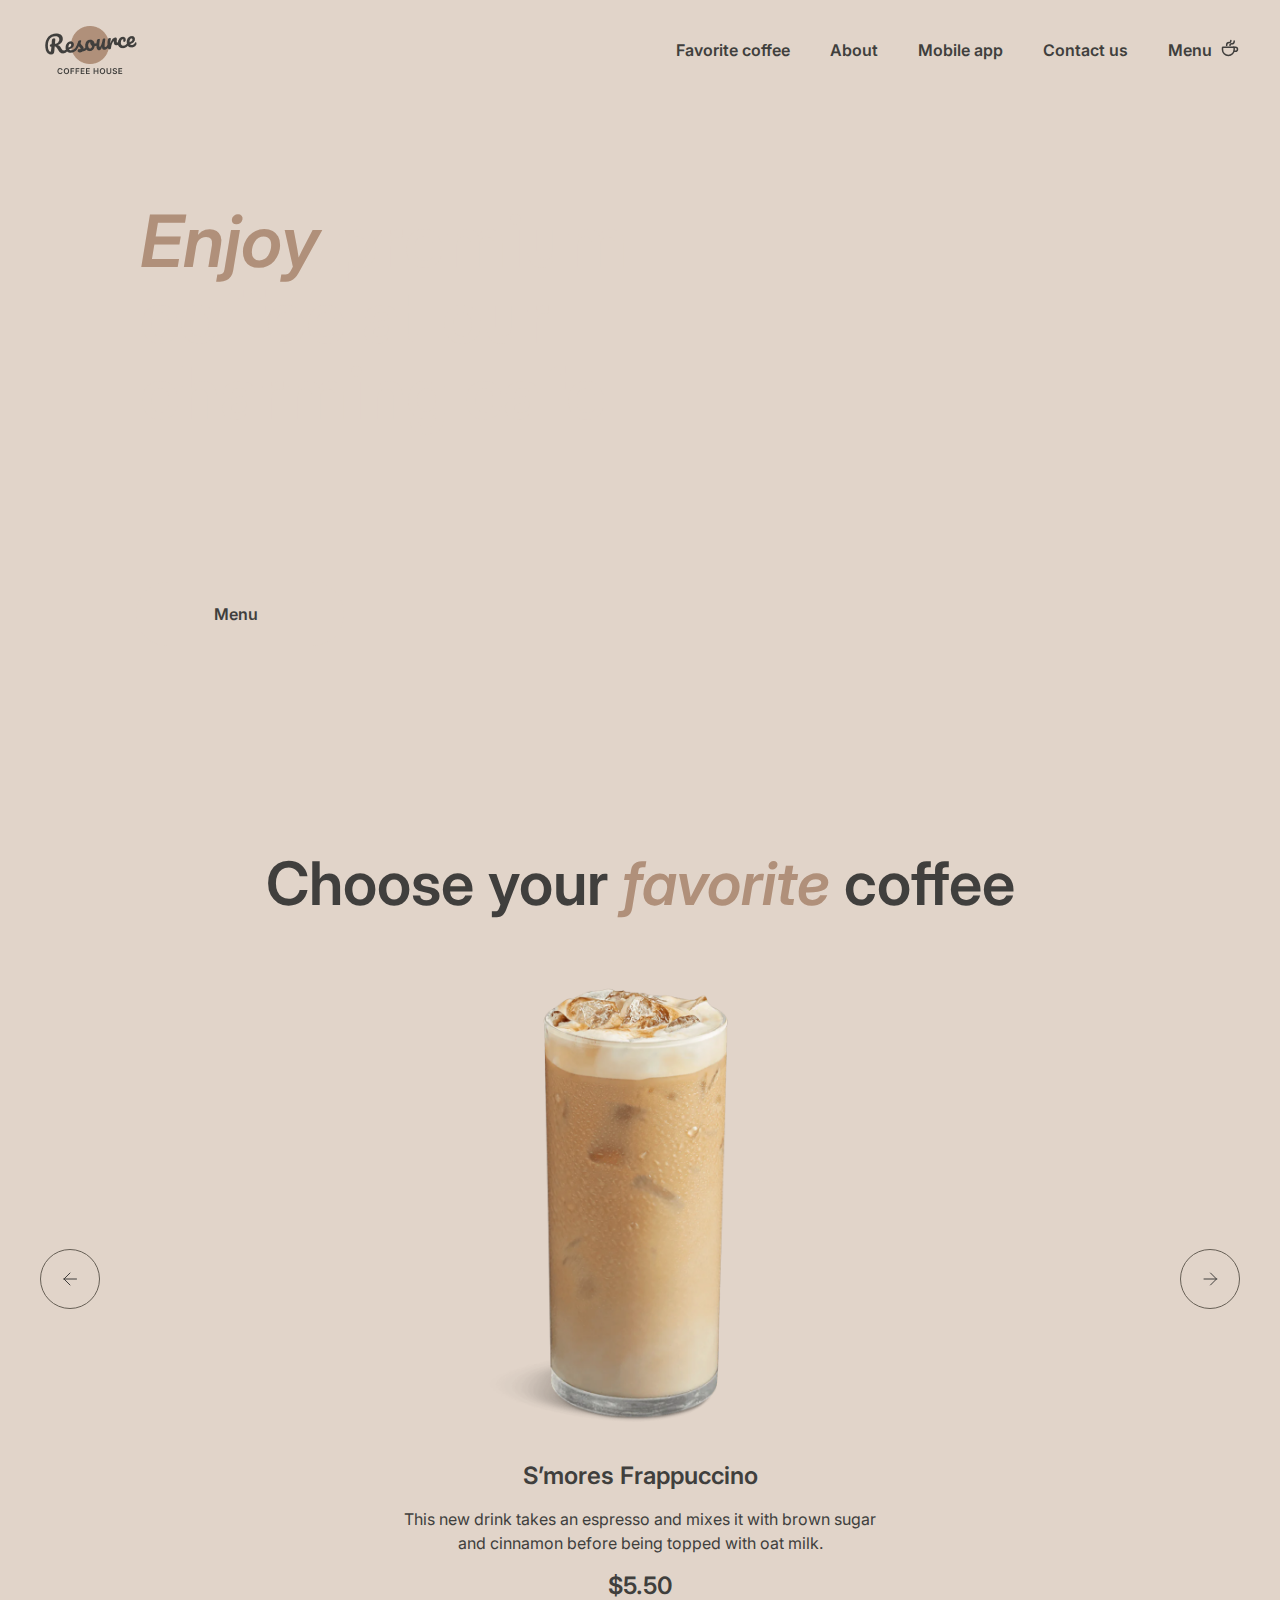
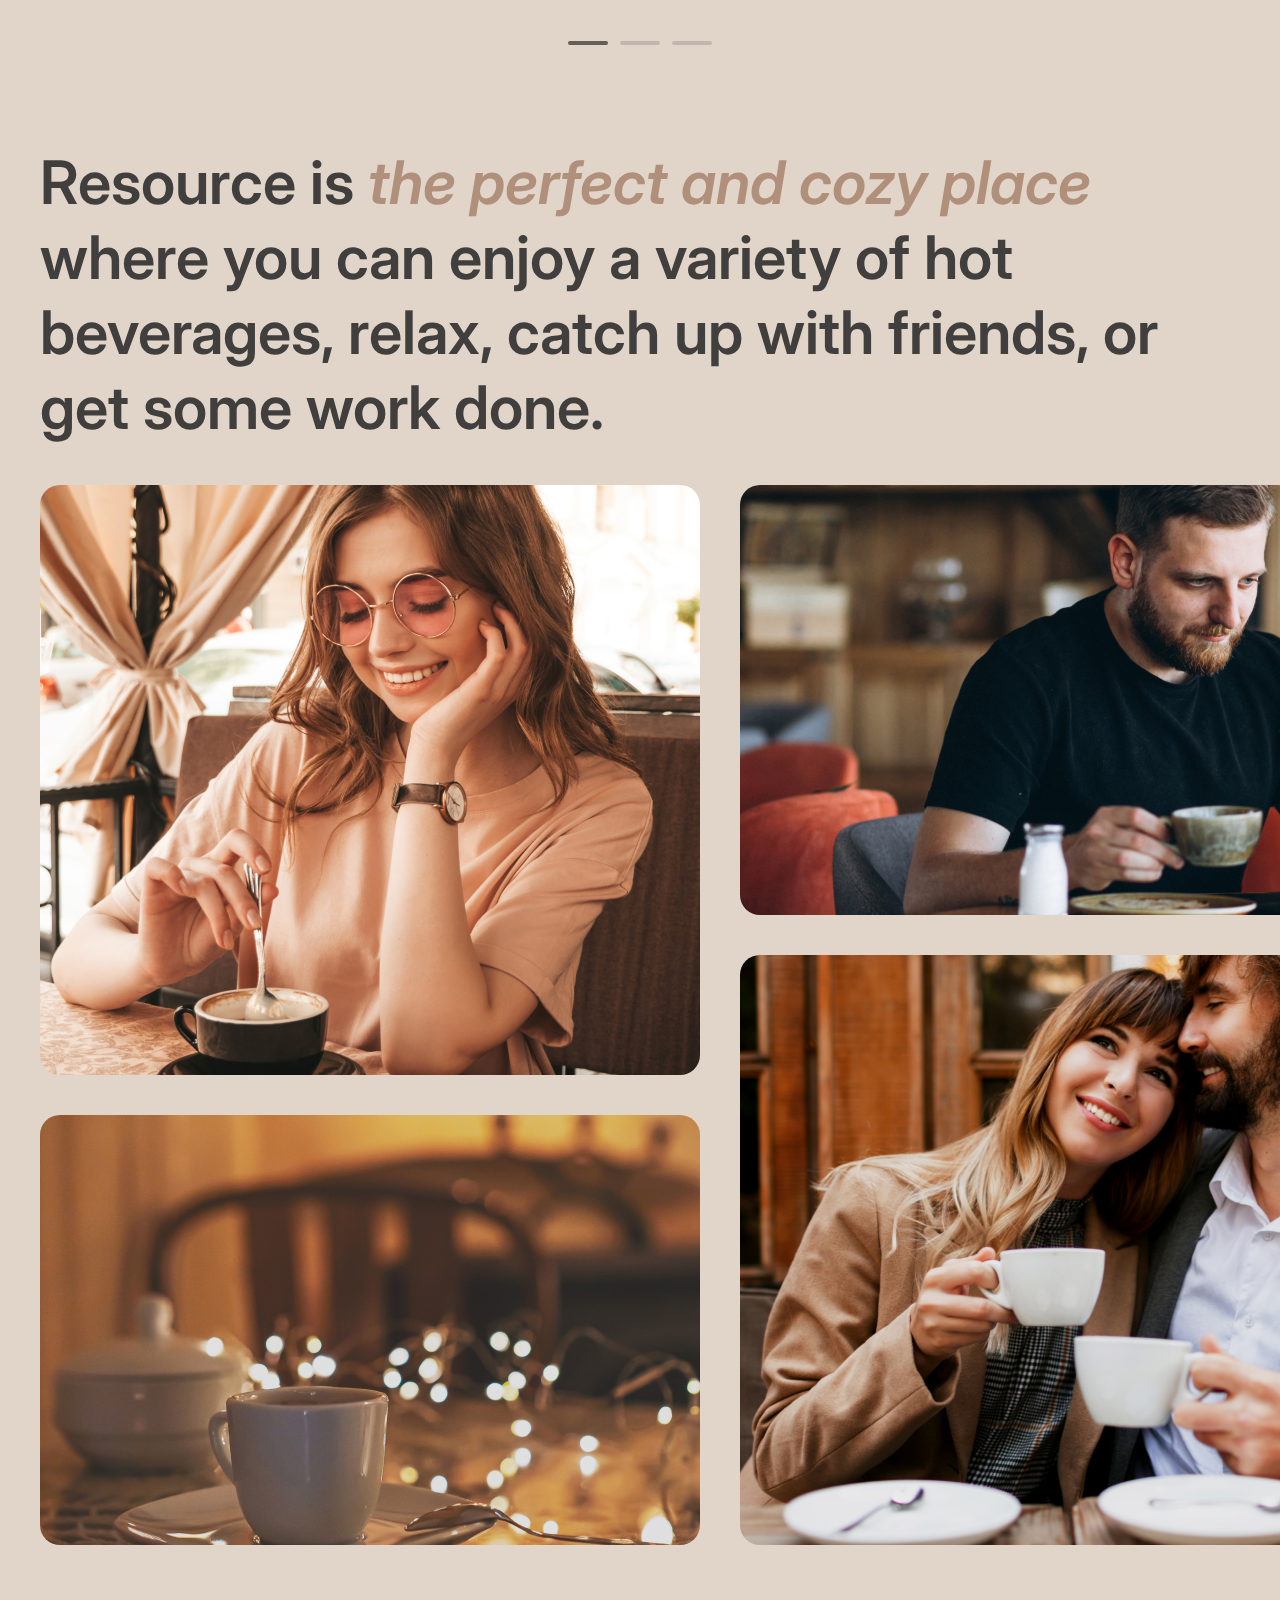
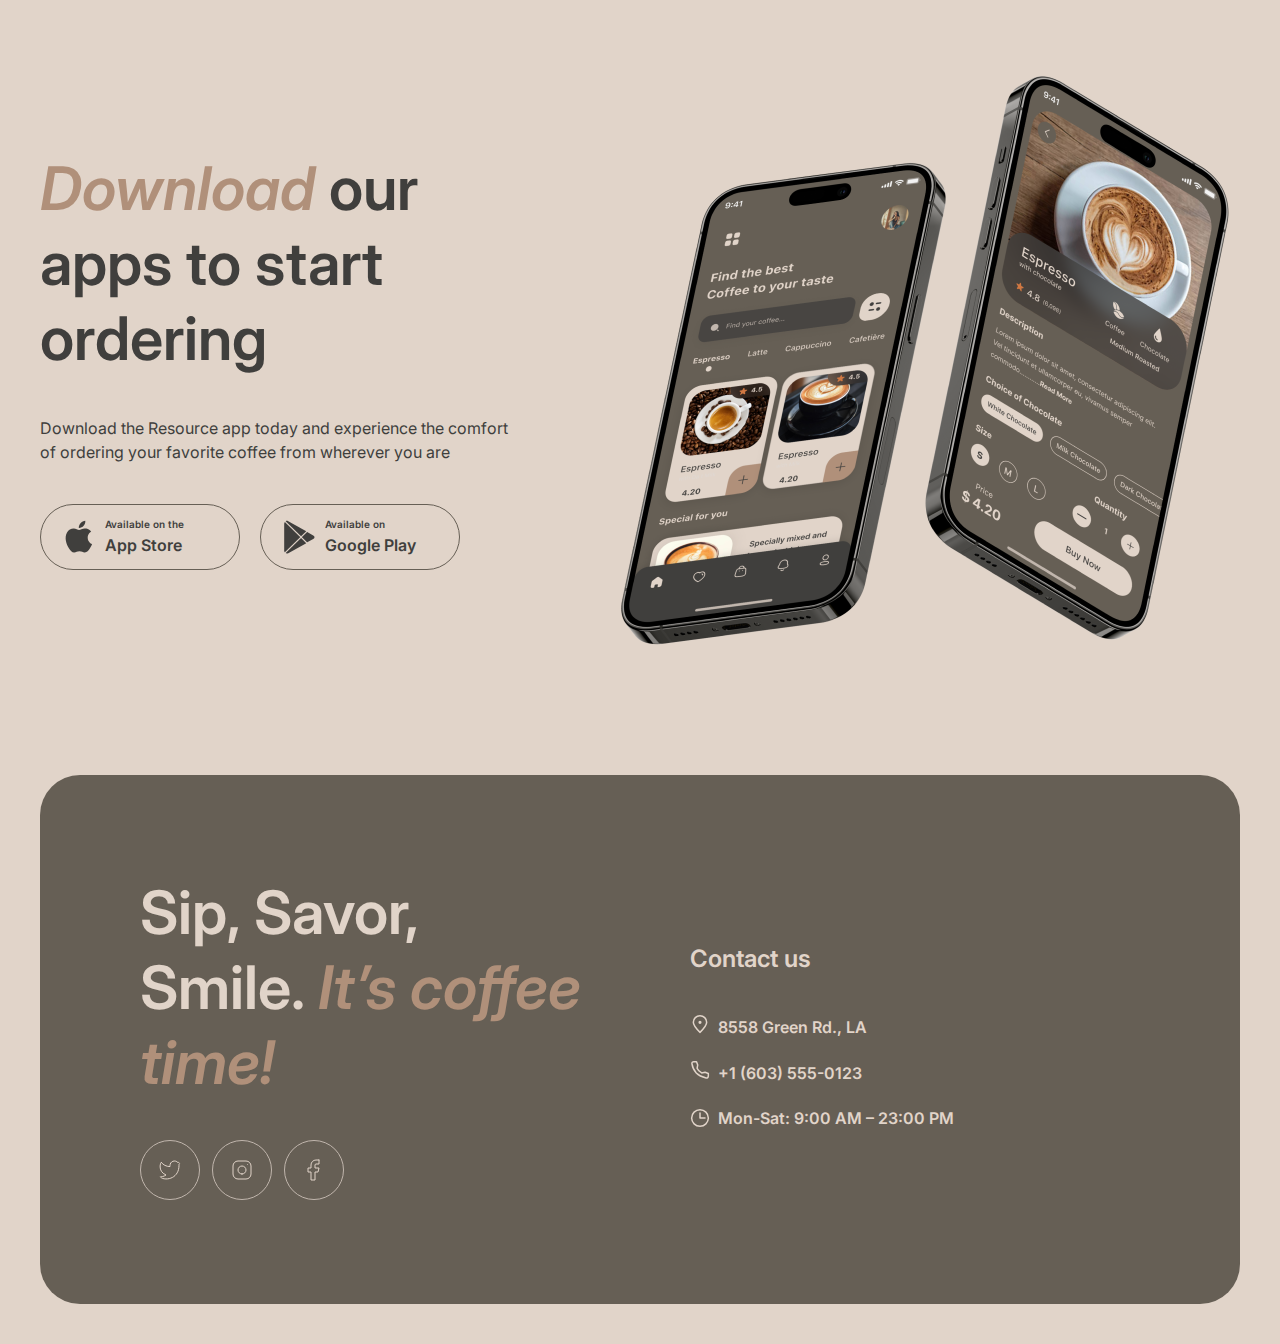
==== commit db3c7d39: "feat: complited week 2" ====
--- a/coffee-house/index.html
+++ b/coffee-house/index.html
@@ -15,8 +15,16 @@
     <div class="page">
         <header class="header">
             <nav class="header__navigation">
-                <div>
+                <div class="header__menu">
                     <img src="images/logo.png" alt="header-logo" class="header__logo">
+                    <div class="hamburger">
+                        <svg xmlns="http://www.w3.org/2000/svg" width="18" height="2" viewBox="0 0 18 2" fill="none">
+                            <path d="M1 1H17" stroke="#403F3D" stroke-width="1.5" stroke-linecap="round" stroke-linejoin="round"/>
+                          </svg>
+                          <svg xmlns="http://www.w3.org/2000/svg" width="18" height="2" viewBox="0 0 18 2" fill="none">
+                            <path d="M1 1H17" stroke="#403F3D" stroke-width="1.5" stroke-linecap="round" stroke-linejoin="round"/>
+                          </svg>
+                    </div>
                 </div>
                 <ul class="menu">
                     <li class="menu__item">
@@ -31,11 +39,12 @@
                     <li class="menu__item">
                         <a href="#contact">Contact us</a>
                     </li>
+                    <a href="menu/index.html" class="header__button">
+                        <span>Menu</span>
+                        <img src="icons/coffee-cup.svg" alt="coffee-cup">
+                    </a>
                 </ul>
-                <a href="menu/index.html" class="header__button">
-                    <span>Menu</span>
-                    <img src="icons/coffee-cup.svg" alt="coffee-cup">
-                </a>
+                
             </nav>
         </header>
 
@@ -147,7 +156,7 @@
 
         <footer class="footer">
             <div class="footer__info">
-                <h2 class="footer__title">Sip, Savor, Smile.<br><span>It’s coffee time!</span></h2>
+                <h2 class="footer__title">Sip, Savor, Smile. <span>It’s coffee time!</span></h2>
                 <div class="footer__links">
                     <a href="#"><svg class="footer__images" xmlns="http://www.w3.org/2000/svg" width="24" height="24" viewBox="0 0 24 24" fill="none">
                         <path d="M23 3.01006C23 3.01006 20.9821 4.20217 19.86 4.54006C19.2577 3.84757 18.4573 3.35675 17.567 3.13398C16.6767 2.91122 15.7395 2.96725 14.8821 3.29451C14.0247 3.62177 13.2884 4.20446 12.773 4.96377C12.2575 5.72309 11.9877 6.62239 12 7.54006V8.54006C10.2426 8.58562 8.50127 8.19587 6.93101 7.4055C5.36074 6.61513 4.01032 5.44869 3 4.01006C3 4.01006 -1 13.0101 8 17.0101C5.94053 18.408 3.48716 19.109 1 19.0101C10 24.0101 21 19.0101 21 7.51006C20.9991 7.23151 20.9723 6.95365 20.92 6.68006C21.9406 5.67355 23 3.01006 23 3.01006Z" stroke="#" stroke-linecap="round" stroke-linejoin="round"/>
--- a/coffee-house/css/style.min.css
+++ b/coffee-house/css/style.min.css
@@ -1 +1 @@
-@import'../vendor/normalize.css';*{font-family:"Inter",sans-serif;scroll-behavior:smooth}.root{max-width:1440px;background-color:#e1d4c9;margin:0 auto}.page{max-width:1360px;padding:0 40px}.header{display:-webkit-box;display:-ms-flexbox;display:flex;padding:20px 0;-webkit-box-orient:vertical;-webkit-box-direction:normal;-ms-flex-direction:column;flex-direction:column;-webkit-box-pack:center;-ms-flex-pack:center;justify-content:center;-webkit-box-align:center;-ms-flex-align:center;align-items:center}.header__logo{width:100px;height:60px}.header__navigation{display:-webkit-box;display:-ms-flexbox;display:flex;max-width:1360px;-webkit-box-pack:justify;-ms-flex-pack:justify;justify-content:space-between;-webkit-box-align:center;-ms-flex-align:center;align-items:center;-ms-flex-item-align:stretch;align-self:stretch}.header__button{padding-bottom:4px;text-decoration:none;color:#403f3d;display:-webkit-box;display:-ms-flexbox;display:flex;-webkit-box-pack:center;-ms-flex-pack:center;justify-content:center;-webkit-box-align:start;-ms-flex-align:start;align-items:flex-start;gap:8px;font-size:16px;font-style:normal;font-weight:600;line-height:150%;background-image:-webkit-gradient(linear, left top, left bottom, from(currentColor), to(currentColor));background-image:linear-gradient(currentColor, currentColor);background-position:50% 100%;background-repeat:no-repeat;background-size:0% 2px;-webkit-transition:background-size .7s;transition:background-size .7s}.header__button:hover{background-size:100% 2px}.menu{display:-webkit-box;display:-ms-flexbox;display:flex;gap:40px;list-style-type:none;margin:0;padding:0}.menu__item{padding-bottom:4px;font-size:16px;font-style:normal;font-weight:600;line-height:150%;color:#403f3d;background-image:-webkit-gradient(linear, left top, left bottom, from(currentColor), to(currentColor));background-image:linear-gradient(currentColor, currentColor);background-position:50% 100%;background-repeat:no-repeat;background-size:0% 2px;-webkit-transition:background-size .7s;transition:background-size .7s}.menu__item:hover{background-size:100% 2px}.menu__item a{color:#403f3d;text-decoration:none}.enjoy{max-height:644px;border-radius:40px;position:relative}.enjoy__descr{padding:100px;display:-webkit-box;display:-ms-flexbox;display:flex;width:530px;-webkit-box-orient:vertical;-webkit-box-direction:normal;-ms-flex-direction:column;flex-direction:column;-webkit-box-pack:center;-ms-flex-pack:center;justify-content:center;-webkit-box-align:start;-ms-flex-align:start;align-items:flex-start;gap:40px}.enjoy__video{border-radius:40px;z-index:1;position:absolute;height:100%;width:100%;-o-object-fit:cover;object-fit:cover}.enjoy span{font-size:72px;font-style:italic;font-weight:600;line-height:105%;color:#b0907a;z-index:2}.enjoy__title{margin:0;color:#e1d4c9;font-size:72px;font-weight:600;line-height:105%;z-index:2}.enjoy__subtitle{margin:0;font-size:16px;font-style:normal;font-weight:400;line-height:150%;color:#e1d4c9;z-index:2}.enjoy__button{z-index:2;display:-webkit-box;display:-ms-flexbox;display:flex;-webkit-box-pack:center;-ms-flex-pack:center;justify-content:center;-webkit-box-align:center;-ms-flex-align:center;align-items:center;font-size:16px;font-style:normal;font-weight:600;line-height:150%;border-radius:100px;width:200px;border:none;text-decoration:none;cursor:pointer;color:#403f3d}.enjoy__button div{z-index:2;display:-webkit-box;display:-ms-flexbox;display:flex;-webkit-box-pack:center;-ms-flex-pack:center;justify-content:center;-webkit-box-align:center;-ms-flex-align:center;align-items:center;border-radius:100px;width:200px;padding:20px 78px;border:none;text-decoration:none;background-color:#e1d4c9;gap:8px}.enjoy__button img{opacity:0;width:0;-webkit-transition:width .6s ease,opacity .6s ease;transition:width .6s ease,opacity .6s ease}.enjoy__button:hover img{opacity:1;width:100%}.favorite{display:-webkit-box;display:-ms-flexbox;display:flex;-webkit-box-orient:vertical;-webkit-box-direction:normal;-ms-flex-direction:column;flex-direction:column;-webkit-box-align:center;-ms-flex-align:center;align-items:center;color:#403f3d;margin:100px 0}.favorite__title{font-size:60px;font-weight:600;line-height:125%;margin:0}.favorite__title span{font-size:60px;font-style:italic;font-weight:600;line-height:125%;color:#b0907a}.favorite__slider{display:-webkit-box;display:-ms-flexbox;display:flex;-webkit-box-align:center;-ms-flex-align:center;align-items:center;-webkit-box-pack:justify;-ms-flex-pack:justify;justify-content:space-between;width:100%;margin-top:40px}.favorite__slider button{background-color:rgba(0,0,0,0);border:none;margin:0;padding:0;cursor:pointer}.favorite__slider-btn{border-radius:50%;border:1px solid #665f55;padding:17px;width:24px;height:24px;-webkit-transition:background-color .6s ease;transition:background-color .6s ease;stroke:#403f3d}.favorite__slider-btn:hover{background-color:#665f55;stroke:#e1d4c9}.favorite__slider-title,.favorite__slider-price{font-size:24px;font-style:normal;font-weight:600;line-height:125%;margin:0}.favorite__slider-subtitle{font-size:16px;font-style:normal;font-weight:400;line-height:150%;margin:16px 0;text-align:center}.favorite__slider-content{display:-webkit-box;display:-ms-flexbox;display:flex;-webkit-box-orient:vertical;-webkit-box-direction:normal;-ms-flex-direction:column;flex-direction:column;-webkit-box-align:center;-ms-flex-align:center;align-items:center;-webkit-box-pack:center;-ms-flex-pack:center;justify-content:center;max-width:480px}.favorite__slider-content img{margin-bottom:20px;width:480px;height:480px}.favorite__control{display:-webkit-box;display:-ms-flexbox;display:flex;gap:12px;margin-top:40px}.favorite__control div{border-radius:100px;width:40px;height:4px;background-color:#c1b6ad}.favorite__control div:nth-child(1){background-color:#665f55}.about{margin-bottom:100px;min-height:1325px}.about__title{margin:0;font-size:60px;font-style:normal;font-weight:600;line-height:125%;color:#403f3d}.about__title span{font-size:60px;font-style:italic;font-weight:600;line-height:125%;color:#b0907a}.about__photo{display:-webkit-box;display:-ms-flexbox;display:flex;-webkit-box-align:start;-ms-flex-align:start;align-items:flex-start;max-height:1060px;gap:40px;-ms-flex-item-align:stretch;align-self:stretch;margin-bottom:40px;margin-top:40px}.about__photo div{display:-webkit-box;display:-ms-flexbox;display:flex;-webkit-box-orient:vertical;-webkit-box-direction:normal;-ms-flex-direction:column;flex-direction:column;-webkit-box-align:center;-ms-flex-align:center;align-items:center;gap:40px}.about__photo div .item1{width:660px;height:590px}.about__photo div .item2{width:660px;height:430px}.about__photo div .item3{width:660px;height:430px}.about__photo div .item4{width:660px;height:590px}.about__block{display:-webkit-box;display:-ms-flexbox;display:flex;overflow:hidden;-webkit-box-pack:center;-ms-flex-pack:center;justify-content:center;-webkit-box-align:center;-ms-flex-align:center;align-items:center;border-radius:20px}.about__block img{width:726px;height:726px;-webkit-transition:-webkit-transform 1s ease;transition:-webkit-transform 1s ease;transition:transform 1s ease;transition:transform 1s ease, -webkit-transform 1s ease}.about__block img:hover{-webkit-transform:scale(0.9);transform:scale(0.9)}.mobile{min-height:630px;display:-webkit-box;display:-ms-flexbox;display:flex;-webkit-box-align:center;-ms-flex-align:center;align-items:center;margin-bottom:100px;gap:100px}.mobile__info{display:-webkit-box;display:-ms-flexbox;display:flex;gap:40px;-webkit-box-orient:vertical;-webkit-box-direction:normal;-ms-flex-direction:column;flex-direction:column;width:630px}.mobile__info span{font-size:60px;font-style:italic;font-weight:600;line-height:125%;color:#b0907a}.mobile__img{width:630px;height:630px}.mobile__title{margin:0;font-size:60px;font-style:normal;font-weight:600;line-height:125%;color:#403f3d}.mobile__subtitle{margin:0;font-size:16px;font-style:normal;font-weight:400;line-height:150%;color:#403f3d}.mobile__links{display:-webkit-box;display:-ms-flexbox;display:flex;gap:20px}.mobile__link{display:-webkit-box;display:-ms-flexbox;display:flex;width:200px;padding:12px 20px;-webkit-box-align:center;-ms-flex-align:center;align-items:center;gap:8px;border:1px solid #665f55;border-radius:100px;-webkit-box-sizing:border-box;box-sizing:border-box;background-color:rgba(0,0,0,0);cursor:pointer;-webkit-transition:background-color .3s ease;transition:background-color .3s ease}.mobile__link svg{fill:#403f3d}.mobile__link:hover{background-color:#665f55}.mobile__link:hover svg{fill:#e1d4c9}.mobile__link:hover div p,.mobile__link:hover div h3{color:#e1d4c9}.mobile__link div{display:-webkit-box;display:-ms-flexbox;display:flex;-webkit-box-orient:vertical;-webkit-box-direction:normal;-ms-flex-direction:column;flex-direction:column;-webkit-box-align:start;-ms-flex-align:start;align-items:flex-start;gap:2px}.mobile__link div h3{margin:0;font-size:10px;font-style:normal;font-weight:600;line-height:140%;color:#403f3d}.mobile__link div p{margin:0;color:#403f3d;font-size:16px;font-style:normal;font-weight:600;line-height:150%}.footer{background-color:#665f55;min-height:250px;padding:100px;display:-webkit-box;display:-ms-flexbox;display:flex;-webkit-box-align:center;-ms-flex-align:center;align-items:center;gap:100px;border-radius:40px;margin-bottom:40px}.footer__info{display:-webkit-box;display:-ms-flexbox;display:flex;-webkit-box-orient:vertical;-webkit-box-direction:normal;-ms-flex-direction:column;flex-direction:column;-webkit-box-pack:center;-ms-flex-pack:center;justify-content:center;-webkit-box-align:start;-ms-flex-align:start;align-items:flex-start;gap:40px;-webkit-box-flex:1;-ms-flex:1 0 0px;flex:1 0 0}.footer__title{margin:0;color:#e1d4c9;font-size:60px;font-style:normal;font-weight:600;line-height:125%}.footer__title span{font-style:italic;color:#b0907a}.footer__links{display:-webkit-box;display:-ms-flexbox;display:flex;gap:12px}.footer__images{width:24px;height:24px;border:1px solid #c1b6ad;padding:17px;border-radius:100px;stroke:#e1d4c9;-webkit-transition:background-color .6s ease;transition:background-color .6s ease}.footer__images:hover{stroke:#403f3d;stroke-width:5%;background-color:#e1d4c9}.footer__contacts{display:-webkit-box;display:-ms-flexbox;display:flex;-webkit-box-orient:vertical;-webkit-box-direction:normal;-ms-flex-direction:column;flex-direction:column;-webkit-box-pack:center;-ms-flex-pack:center;justify-content:center;-webkit-box-align:start;-ms-flex-align:start;align-items:flex-start;gap:40px;-webkit-box-flex:1;-ms-flex:1 0 0px;flex:1 0 0}.footer__contacts nav{display:-webkit-box;display:-ms-flexbox;display:flex;-webkit-box-align:start;-ms-flex-align:start;align-items:flex-start}.footer__contacts nav ul{display:-webkit-box;display:-ms-flexbox;display:flex;list-style-type:none;display:flex;-webkit-box-orient:vertical;-webkit-box-direction:normal;-ms-flex-direction:column;flex-direction:column;-webkit-box-align:start;-ms-flex-align:start;align-items:flex-start;gap:16px;margin:0;padding:0}.footer__contacts nav ul li{display:-webkit-box;display:-ms-flexbox;display:flex;gap:8px;-webkit-box-align:center;-ms-flex-align:center;align-items:center;font-family:Inter;font-size:16px;font-style:normal;font-weight:600;line-height:150%;color:#e1d4c9;padding-bottom:4px;background-image:-webkit-gradient(linear, left top, left bottom, from(currentColor), to(currentColor));background-image:linear-gradient(currentColor, currentColor);background-position:50% 100%;background-repeat:no-repeat;background-size:0% 2px;-webkit-transition:background-size .6s;transition:background-size .6s}.footer__contacts nav ul li:hover{background-size:100% 2px}.footer__contacts nav ul li:nth-child(3){cursor:default;background-size:0}.footer__contacts nav ul li a{text-decoration:none;color:#e1d4c9}.footer__subtitle{margin:0;font-size:24px;font-style:normal;font-weight:600;line-height:125%;color:#e1d4c9}/*# sourceMappingURL=style.min.css.map */+@import'../vendor/normalize.css';*{font-family:"Inter",sans-serif;scroll-behavior:smooth}.root{max-width:1440px;background-color:#e1d4c9;margin:0 auto}.hamburger{display:none}.page{max-width:1360px;padding:0 40px}.header{display:-webkit-box;display:-ms-flexbox;display:flex;padding:20px 0;-webkit-box-orient:vertical;-webkit-box-direction:normal;-ms-flex-direction:column;flex-direction:column;-webkit-box-pack:center;-ms-flex-pack:center;justify-content:center;-webkit-box-align:center;-ms-flex-align:center;align-items:center}.header__logo{width:100px;height:60px}.header__navigation{display:-webkit-box;display:-ms-flexbox;display:flex;max-width:1360px;-webkit-box-pack:justify;-ms-flex-pack:justify;justify-content:space-between;-webkit-box-align:center;-ms-flex-align:center;align-items:center;-ms-flex-item-align:stretch;align-self:stretch}.header__button{padding-bottom:4px;text-decoration:none;color:#403f3d;display:-webkit-box;display:-ms-flexbox;display:flex;-webkit-box-pack:center;-ms-flex-pack:center;justify-content:center;-webkit-box-align:start;-ms-flex-align:start;align-items:flex-start;gap:8px;font-size:16px;font-style:normal;font-weight:600;line-height:150%;background-image:-webkit-gradient(linear, left top, left bottom, from(currentColor), to(currentColor));background-image:linear-gradient(currentColor, currentColor);background-position:50% 100%;background-repeat:no-repeat;background-size:0% 2px;-webkit-transition:background-size .7s;transition:background-size .7s}.header__button:hover{background-size:100% 2px}.menu{display:-webkit-box;display:-ms-flexbox;display:flex;gap:40px;list-style-type:none;margin:0;padding:0}.menu__item{padding-bottom:4px;font-size:16px;font-style:normal;font-weight:600;line-height:150%;color:#403f3d;background-image:-webkit-gradient(linear, left top, left bottom, from(currentColor), to(currentColor));background-image:linear-gradient(currentColor, currentColor);background-position:50% 100%;background-repeat:no-repeat;background-size:0% 2px;-webkit-transition:background-size .7s;transition:background-size .7s}.menu__item:hover{background-size:100% 2px}.menu__item a{color:#403f3d;text-decoration:none}.enjoy{max-height:644px;border-radius:40px;position:relative}.enjoy__descr{padding:100px;display:-webkit-box;display:-ms-flexbox;display:flex;width:530px;-webkit-box-orient:vertical;-webkit-box-direction:normal;-ms-flex-direction:column;flex-direction:column;-webkit-box-pack:center;-ms-flex-pack:center;justify-content:center;-webkit-box-align:start;-ms-flex-align:start;align-items:flex-start;gap:40px}.enjoy__video{border-radius:40px;z-index:1;position:absolute;height:100%;width:100%;-o-object-fit:cover;object-fit:cover}.enjoy span{font-size:72px;font-style:italic;font-weight:600;line-height:105%;color:#b0907a;z-index:2}.enjoy__title{margin:0;color:#e1d4c9;font-size:72px;font-weight:600;line-height:105%;z-index:2}.enjoy__subtitle{margin:0;font-size:16px;font-style:normal;font-weight:400;line-height:150%;color:#e1d4c9;z-index:2}.enjoy__button{z-index:2;display:-webkit-box;display:-ms-flexbox;display:flex;-webkit-box-pack:center;-ms-flex-pack:center;justify-content:center;-webkit-box-align:center;-ms-flex-align:center;align-items:center;font-size:16px;font-style:normal;font-weight:600;line-height:150%;border-radius:100px;width:200px;border:none;text-decoration:none;cursor:pointer;color:#403f3d}.enjoy__button div{z-index:2;display:-webkit-box;display:-ms-flexbox;display:flex;-webkit-box-pack:center;-ms-flex-pack:center;justify-content:center;-webkit-box-align:center;-ms-flex-align:center;align-items:center;border-radius:100px;width:200px;padding:20px 78px;border:none;text-decoration:none;background-color:#e1d4c9;gap:8px}.enjoy__button img{opacity:0;width:0;-webkit-transition:width .6s ease,opacity .6s ease;transition:width .6s ease,opacity .6s ease}.enjoy__button:hover img{opacity:1;width:100%}.favorite{display:-webkit-box;display:-ms-flexbox;display:flex;-webkit-box-orient:vertical;-webkit-box-direction:normal;-ms-flex-direction:column;flex-direction:column;-webkit-box-align:center;-ms-flex-align:center;align-items:center;color:#403f3d;margin:100px 0}.favorite__title{font-size:60px;font-weight:600;line-height:125%;margin:0}.favorite__title span{font-size:60px;font-style:italic;font-weight:600;line-height:125%;color:#b0907a}.favorite__slider{display:-webkit-box;display:-ms-flexbox;display:flex;-webkit-box-align:center;-ms-flex-align:center;align-items:center;-webkit-box-pack:justify;-ms-flex-pack:justify;justify-content:space-between;width:100%;margin-top:40px}.favorite__slider button{background-color:rgba(0,0,0,0);border:none;margin:0;padding:0;cursor:pointer}.favorite__slider-btn{border-radius:50%;border:1px solid #665f55;padding:17px;width:24px;height:24px;-webkit-transition:background-color .6s ease;transition:background-color .6s ease;stroke:#403f3d}.favorite__slider-btn:hover{background-color:#665f55;stroke:#e1d4c9}.favorite__slider-title,.favorite__slider-price{font-size:24px;font-style:normal;font-weight:600;line-height:125%;margin:0}.favorite__slider-subtitle{font-size:16px;font-style:normal;font-weight:400;line-height:150%;margin:16px 0;text-align:center}.favorite__slider-content{display:-webkit-box;display:-ms-flexbox;display:flex;-webkit-box-orient:vertical;-webkit-box-direction:normal;-ms-flex-direction:column;flex-direction:column;-webkit-box-align:center;-ms-flex-align:center;align-items:center;-webkit-box-pack:center;-ms-flex-pack:center;justify-content:center;max-width:480px}.favorite__slider-content img{margin-bottom:20px;width:480px;height:480px}.favorite__control{display:-webkit-box;display:-ms-flexbox;display:flex;gap:12px;margin-top:40px}.favorite__control div{border-radius:100px;width:40px;height:4px;background-color:#c1b6ad}.favorite__control div:nth-child(1){background-color:#665f55}.about{margin-bottom:100px;min-height:1325px}.about__title{margin:0;font-size:60px;font-style:normal;font-weight:600;line-height:125%;color:#403f3d}.about__title span{font-size:60px;font-style:italic;font-weight:600;line-height:125%;color:#b0907a}.about__photo{display:-webkit-box;display:-ms-flexbox;display:flex;-webkit-box-align:start;-ms-flex-align:start;align-items:flex-start;max-height:1060px;gap:40px;-ms-flex-item-align:stretch;align-self:stretch;margin-bottom:40px;margin-top:40px}.about__photo div{display:-webkit-box;display:-ms-flexbox;display:flex;-webkit-box-orient:vertical;-webkit-box-direction:normal;-ms-flex-direction:column;flex-direction:column;-webkit-box-align:center;-ms-flex-align:center;align-items:center;gap:40px}.about__photo div .item1{width:660px;height:590px}.about__photo div .item2{width:660px;height:430px}.about__photo div .item3{width:660px;height:430px}.about__photo div .item4{width:660px;height:590px}.about__block{display:-webkit-box;display:-ms-flexbox;display:flex;overflow:hidden;-webkit-box-pack:center;-ms-flex-pack:center;justify-content:center;-webkit-box-align:center;-ms-flex-align:center;align-items:center;border-radius:20px}.about__block img{width:726px;height:726px;-webkit-transition:-webkit-transform 1s ease;transition:-webkit-transform 1s ease;transition:transform 1s ease;transition:transform 1s ease, -webkit-transform 1s ease}.about__block img:hover{-webkit-transform:scale(0.9);transform:scale(0.9)}.mobile{min-height:630px;display:-webkit-box;display:-ms-flexbox;display:flex;-webkit-box-align:center;-ms-flex-align:center;align-items:center;margin-bottom:100px;gap:100px}.mobile__info{display:-webkit-box;display:-ms-flexbox;display:flex;gap:40px;-webkit-box-orient:vertical;-webkit-box-direction:normal;-ms-flex-direction:column;flex-direction:column;width:630px}.mobile__info span{font-size:60px;font-style:italic;font-weight:600;line-height:125%;color:#b0907a}.mobile__img{width:630px;height:630px}.mobile__title{margin:0;font-size:60px;font-style:normal;font-weight:600;line-height:125%;color:#403f3d}.mobile__subtitle{margin:0;font-size:16px;font-style:normal;font-weight:400;line-height:150%;color:#403f3d}.mobile__links{display:-webkit-box;display:-ms-flexbox;display:flex;gap:20px}.mobile__link{display:-webkit-box;display:-ms-flexbox;display:flex;width:200px;padding:12px 20px;-webkit-box-align:center;-ms-flex-align:center;align-items:center;gap:8px;border:1px solid #665f55;border-radius:100px;-webkit-box-sizing:border-box;box-sizing:border-box;background-color:rgba(0,0,0,0);cursor:pointer;-webkit-transition:background-color .3s ease;transition:background-color .3s ease}.mobile__link svg{fill:#403f3d}.mobile__link:hover{background-color:#665f55}.mobile__link:hover svg{fill:#e1d4c9}.mobile__link:hover div p,.mobile__link:hover div h3{color:#e1d4c9}.mobile__link div{display:-webkit-box;display:-ms-flexbox;display:flex;-webkit-box-orient:vertical;-webkit-box-direction:normal;-ms-flex-direction:column;flex-direction:column;-webkit-box-align:start;-ms-flex-align:start;align-items:flex-start;gap:2px}.mobile__link div h3{margin:0;font-size:10px;font-style:normal;font-weight:600;line-height:140%;color:#403f3d}.mobile__link div p{margin:0;color:#403f3d;font-size:16px;font-style:normal;font-weight:600;line-height:150%}.footer{background-color:#665f55;min-height:250px;padding:100px;display:-webkit-box;display:-ms-flexbox;display:flex;-webkit-box-align:center;-ms-flex-align:center;align-items:center;gap:100px;border-radius:40px;margin-bottom:40px}.footer__info{display:-webkit-box;display:-ms-flexbox;display:flex;-webkit-box-orient:vertical;-webkit-box-direction:normal;-ms-flex-direction:column;flex-direction:column;-webkit-box-pack:center;-ms-flex-pack:center;justify-content:center;-webkit-box-align:start;-ms-flex-align:start;align-items:flex-start;gap:40px;-webkit-box-flex:1;-ms-flex:1 0 0px;flex:1 0 0}.footer__title{margin:0;color:#e1d4c9;font-size:60px;font-style:normal;font-weight:600;line-height:125%}.footer__title span{font-style:italic;color:#b0907a}.footer__links{display:-webkit-box;display:-ms-flexbox;display:flex;gap:12px}.footer__images{width:24px;height:24px;border:1px solid #c1b6ad;padding:17px;border-radius:100px;stroke:#e1d4c9;-webkit-transition:background-color .6s ease;transition:background-color .6s ease}.footer__images:hover{stroke:#403f3d;stroke-width:5%;background-color:#e1d4c9}.footer__contacts{display:-webkit-box;display:-ms-flexbox;display:flex;-webkit-box-orient:vertical;-webkit-box-direction:normal;-ms-flex-direction:column;flex-direction:column;-webkit-box-pack:center;-ms-flex-pack:center;justify-content:center;-webkit-box-align:start;-ms-flex-align:start;align-items:flex-start;gap:40px;-webkit-box-flex:1;-ms-flex:1 0 0px;flex:1 0 0}.footer__contacts nav{display:-webkit-box;display:-ms-flexbox;display:flex;-webkit-box-align:start;-ms-flex-align:start;align-items:flex-start}.footer__contacts nav ul{display:-webkit-box;display:-ms-flexbox;display:flex;list-style-type:none;display:flex;-webkit-box-orient:vertical;-webkit-box-direction:normal;-ms-flex-direction:column;flex-direction:column;-webkit-box-align:start;-ms-flex-align:start;align-items:flex-start;gap:16px;margin:0;padding:0}.footer__contacts nav ul li{display:-webkit-box;display:-ms-flexbox;display:flex;gap:8px;-webkit-box-align:center;-ms-flex-align:center;align-items:center;font-family:Inter;font-size:16px;font-style:normal;font-weight:600;line-height:150%;color:#e1d4c9;padding-bottom:4px;background-image:-webkit-gradient(linear, left top, left bottom, from(currentColor), to(currentColor));background-image:linear-gradient(currentColor, currentColor);background-position:50% 100%;background-repeat:no-repeat;background-size:0% 2px;-webkit-transition:background-size .6s;transition:background-size .6s}.footer__contacts nav ul li:hover{background-size:100% 2px}.footer__contacts nav ul li:nth-child(3){cursor:default;background-size:0}.footer__contacts nav ul li a{text-decoration:none;color:#e1d4c9}.footer__subtitle{margin:0;font-size:24px;font-style:normal;font-weight:600;line-height:125%;color:#e1d4c9}@media(max-width: 1023px){.about__title{text-align:center}.about__photo{max-height:none;-webkit-box-orient:vertical;-webkit-box-direction:normal;-ms-flex-direction:column;flex-direction:column;-webkit-box-align:center;-ms-flex-align:center;align-items:center}.about .item2,.about .item3{display:none}.mobile{-webkit-box-orient:vertical;-webkit-box-direction:normal;-ms-flex-direction:column;flex-direction:column}.footer{display:-webkit-box;display:-ms-flexbox;display:flex;-webkit-box-orient:vertical;-webkit-box-direction:normal;-ms-flex-direction:column;flex-direction:column;-webkit-box-align:start;-ms-flex-align:start;align-items:flex-start}}@media(max-width: 768px){.header__button{margin-top:40px;gap:16px;-webkit-box-align:center;-ms-flex-align:center;align-items:center}.header__button span{font-size:32px}.header__button img{width:40px;height:40px}.header__navigation{-webkit-box-orient:vertical;-webkit-box-direction:normal;-ms-flex-direction:column;flex-direction:column}.header__menu{padding:60px 40px;display:-webkit-box;display:-ms-flexbox;display:flex;padding:0px 40px;-webkit-box-pack:justify;-ms-flex-pack:justify;justify-content:space-between;-webkit-box-align:center;-ms-flex-align:center;align-items:center;-ms-flex-item-align:stretch;align-self:stretch}.menu{display:none;-webkit-box-orient:vertical;-webkit-box-direction:normal;-ms-flex-direction:column;flex-direction:column;top:0;right:0;width:100%;height:100vh;background-color:rgba(0,0,0,0)}.menu_active{display:-webkit-box;display:-ms-flexbox;display:flex;-webkit-box-orient:vertical;-webkit-box-direction:normal;-ms-flex-direction:column;flex-direction:column;-webkit-box-align:center;-ms-flex-align:center;align-items:center;gap:60px;-ms-flex-item-align:stretch;align-self:stretch;-webkit-box-sizing:border-box;box-sizing:border-box;padding:40px}.menu__item{font-size:32px}.hamburger{display:-webkit-box;display:-ms-flexbox;display:flex;width:44px;height:44px;-webkit-box-pack:center;-ms-flex-pack:center;justify-content:center;-webkit-box-align:center;-ms-flex-align:center;align-items:center;border-radius:100px;border:1px solid #665f55;-webkit-box-orient:vertical;-webkit-box-direction:normal;-ms-flex-direction:column;flex-direction:column;gap:8px}.hamburger svg{display:block;height:2px;width:16px;-webkit-transition:.5s all;transition:.5s all}.hamburger_active svg{margin-bottom:-2px}.hamburger_active svg:nth-child(1){-webkit-transform:translateY(4px) rotate(-45deg);transform:translateY(4px) rotate(-45deg)}.hamburger_active svg:nth-child(2){-webkit-transform:translateY(-4px) rotate(45deg);transform:translateY(-4px) rotate(45deg)}.enjoy__descr{padding:100px 60px}.favorite__title{text-align:center}.about__title{text-align:justify}.footer{padding:100px 60px}}@media(max-width: 380px){.page{padding:0 16px}.header__menu{padding:0 16px}.enjoy__descr{padding:60px 16px;width:auto}.enjoy__title,.enjoy span{font-size:42px}.enjoy__subtitle{font-size:16px}.favorite__title,.favorite span{font-size:32px}.favorite svg{display:none}.favorite img{width:348px;height:348px}.favorite__slider-content{display:-webkit-box;display:-ms-flexbox;display:flex;-webkit-box-orient:vertical;-webkit-box-direction:normal;-ms-flex-direction:column;flex-direction:column;-webkit-box-align:center;-ms-flex-align:center;align-items:center;gap:20px;-ms-flex-item-align:stretch;align-self:stretch}.about__title,.about span{font-size:32px;text-align:left}.about__photo div .item1,.about__photo div .item4{width:348px}.mobile{gap:40px}.mobile__img{width:348px;height:348px}.mobile__info{width:348px;-webkit-box-align:start;-ms-flex-align:start;align-items:flex-start;-ms-flex-item-align:stretch;align-self:stretch}.mobile__title,.mobile span{font-size:32px}.mobile__links{-webkit-box-orient:vertical;-webkit-box-direction:normal;-ms-flex-direction:column;flex-direction:column}.footer{padding:60px 16px;gap:40px}.footer__title,.footer span{font-size:32px}}/*# sourceMappingURL=style.min.css.map */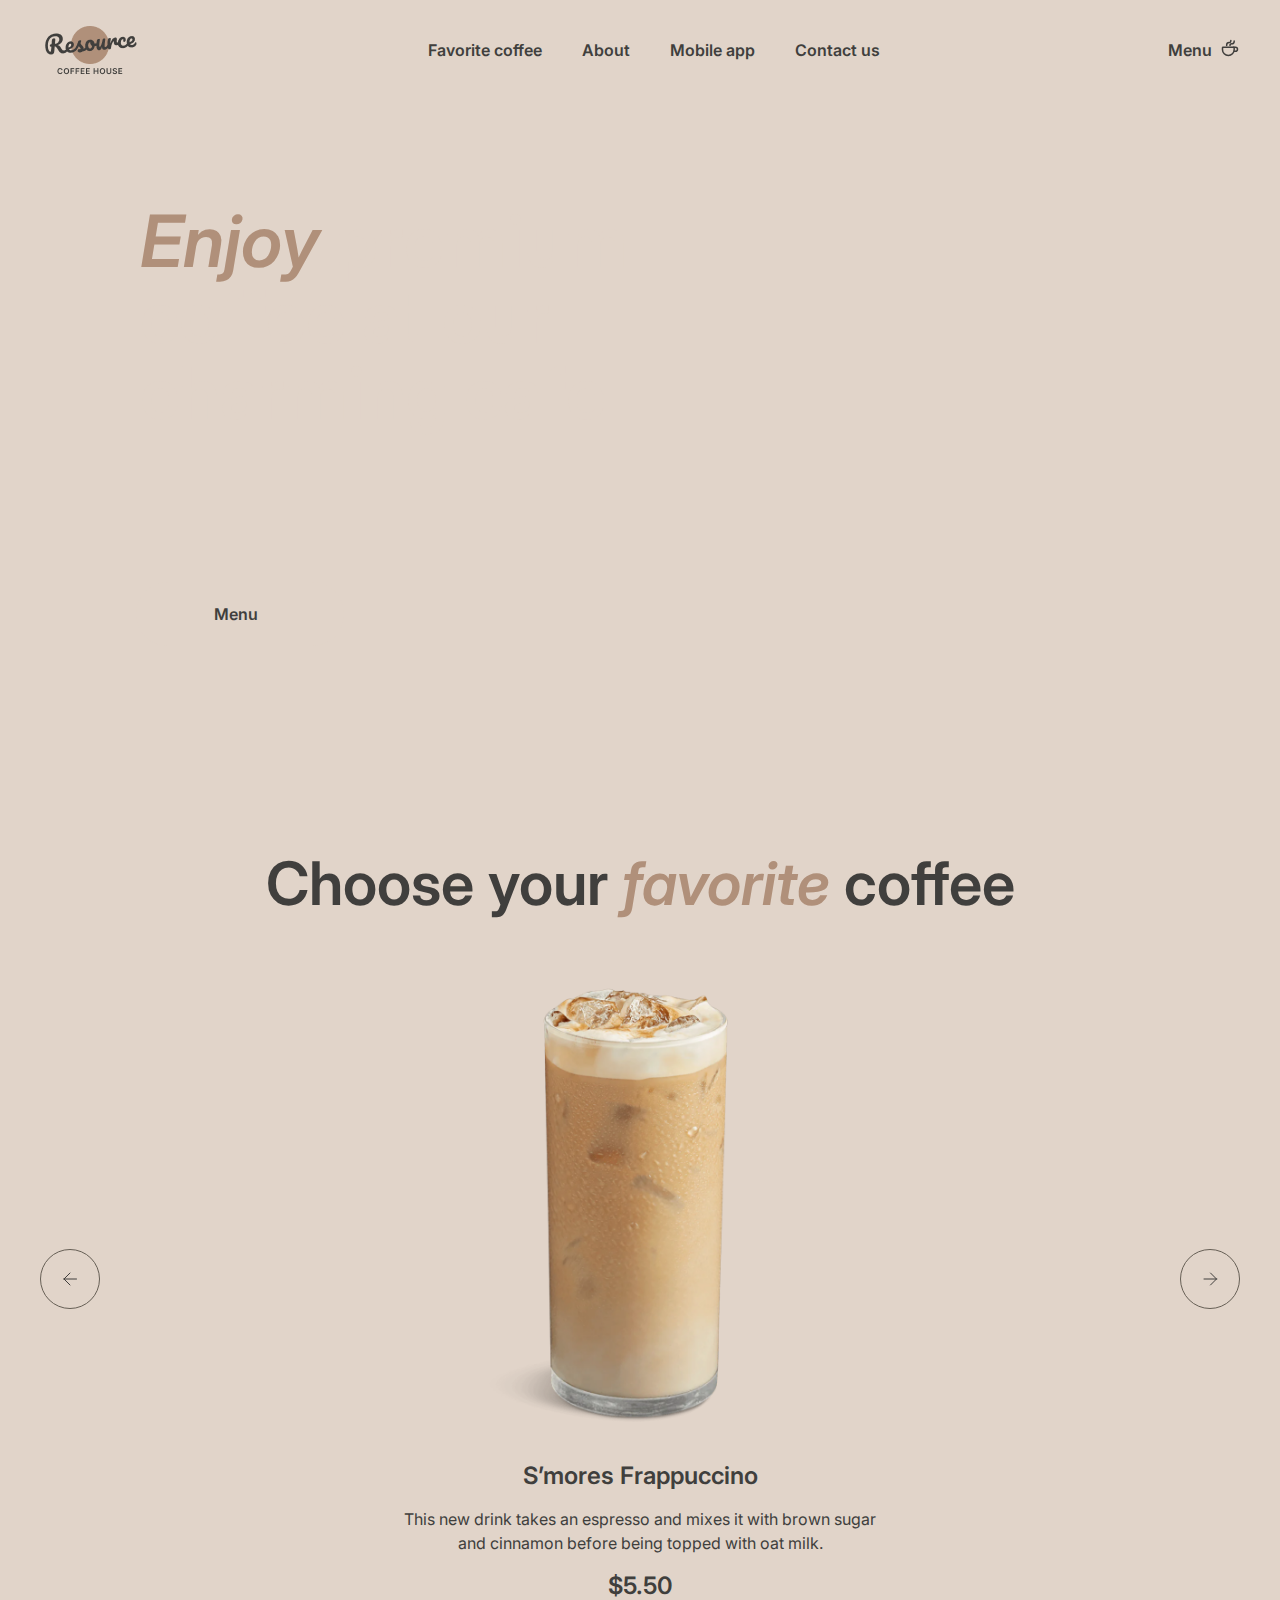
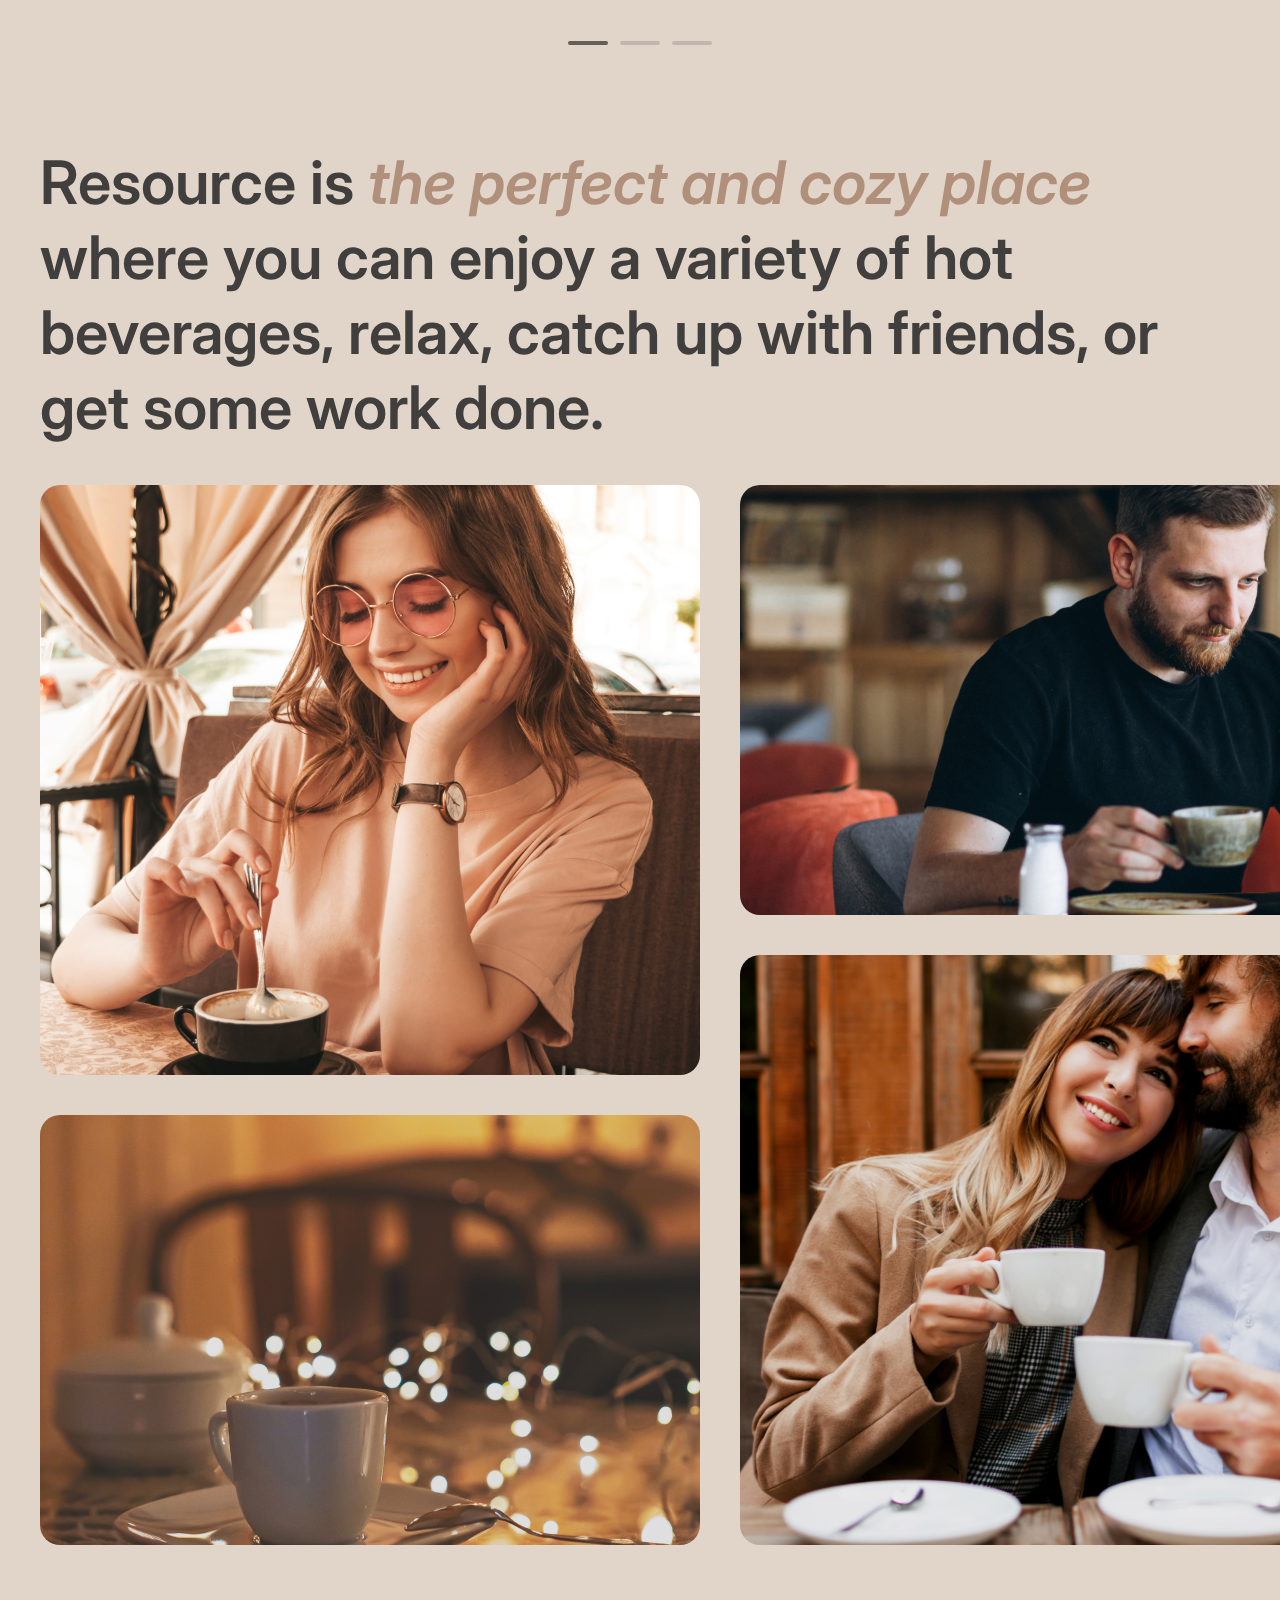
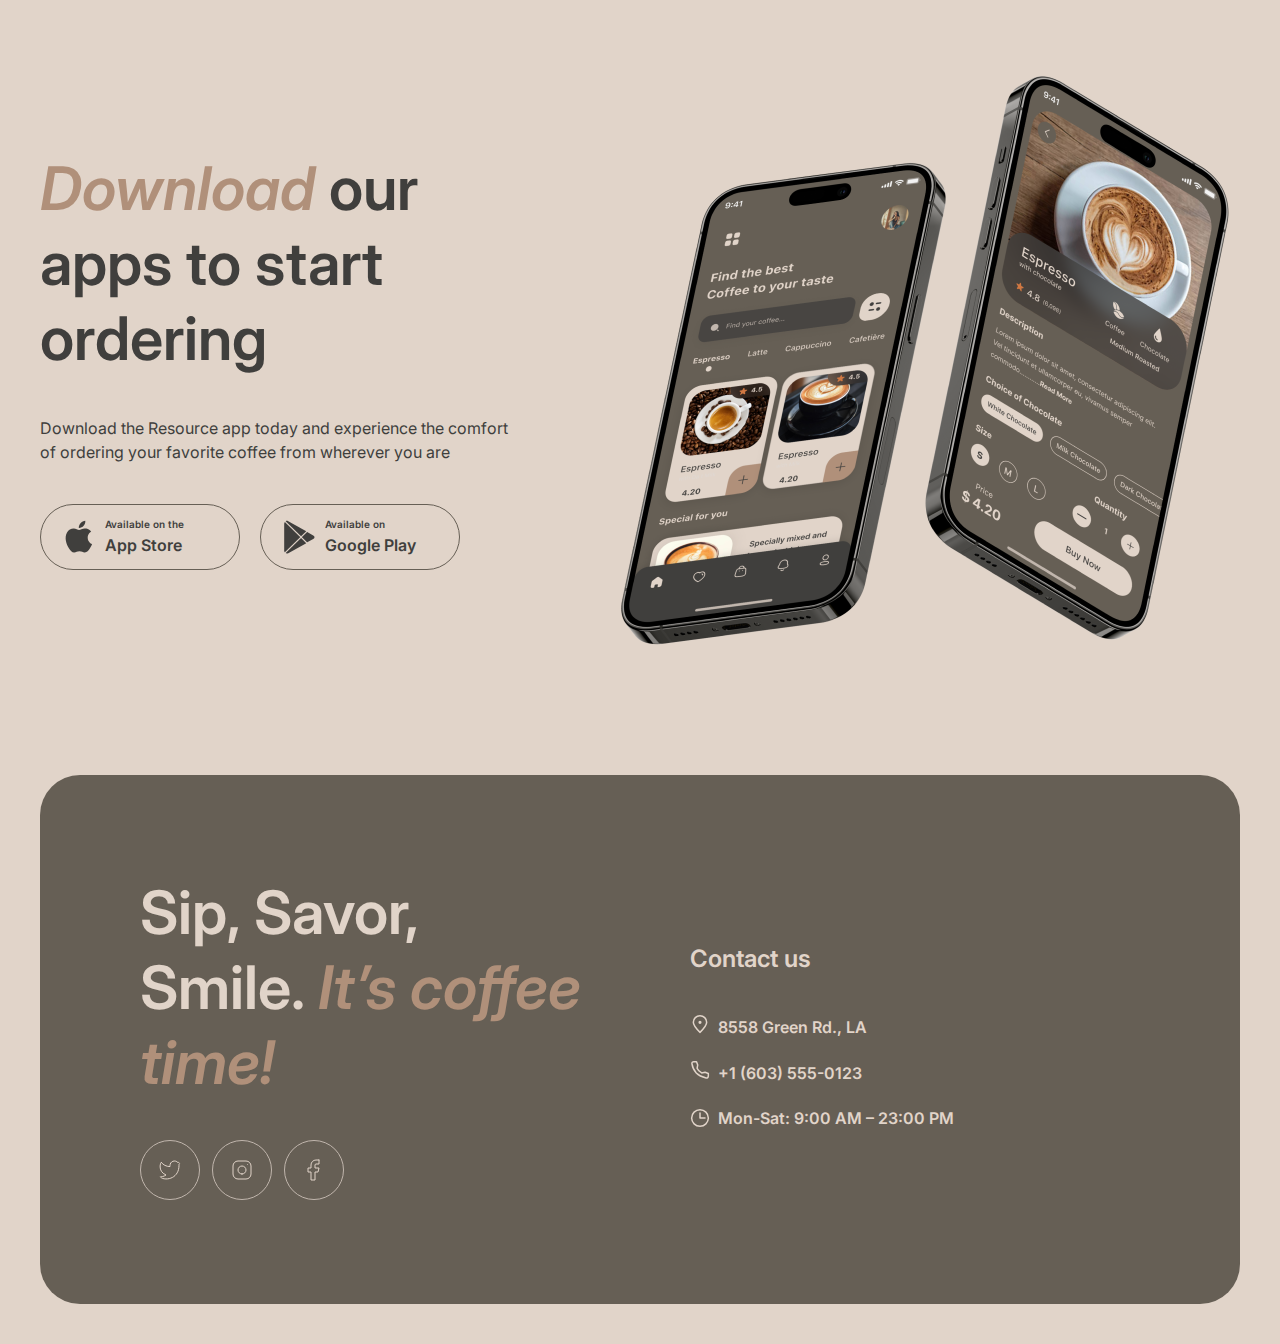
==== commit 8192f71c: "fix: fixed mistakes" ====
--- a/coffee-house/index.html
+++ b/coffee-house/index.html
@@ -39,11 +39,12 @@
                     <li class="menu__item">
                         <a href="#contact">Contact us</a>
                     </li>
-                    <a href="menu/index.html" class="header__button">
-                        <span>Menu</span>
-                        <img src="icons/coffee-cup.svg" alt="coffee-cup">
-                    </a>
+                    
                 </ul>
+                <a href="menu/index.html" class="header__button">
+                    <span>Menu</span>
+                    <img src="icons/coffee-cup.svg" alt="coffee-cup">
+                </a>
                 
             </nav>
         </header>
--- a/coffee-house/css/style.min.css
+++ b/coffee-house/css/style.min.css
@@ -1 +1 @@
-@import'../vendor/normalize.css';*{font-family:"Inter",sans-serif;scroll-behavior:smooth}.root{max-width:1440px;background-color:#e1d4c9;margin:0 auto}.hamburger{display:none}.page{max-width:1360px;padding:0 40px}.header{display:-webkit-box;display:-ms-flexbox;display:flex;padding:20px 0;-webkit-box-orient:vertical;-webkit-box-direction:normal;-ms-flex-direction:column;flex-direction:column;-webkit-box-pack:center;-ms-flex-pack:center;justify-content:center;-webkit-box-align:center;-ms-flex-align:center;align-items:center}.header__logo{width:100px;height:60px}.header__navigation{display:-webkit-box;display:-ms-flexbox;display:flex;max-width:1360px;-webkit-box-pack:justify;-ms-flex-pack:justify;justify-content:space-between;-webkit-box-align:center;-ms-flex-align:center;align-items:center;-ms-flex-item-align:stretch;align-self:stretch}.header__button{padding-bottom:4px;text-decoration:none;color:#403f3d;display:-webkit-box;display:-ms-flexbox;display:flex;-webkit-box-pack:center;-ms-flex-pack:center;justify-content:center;-webkit-box-align:start;-ms-flex-align:start;align-items:flex-start;gap:8px;font-size:16px;font-style:normal;font-weight:600;line-height:150%;background-image:-webkit-gradient(linear, left top, left bottom, from(currentColor), to(currentColor));background-image:linear-gradient(currentColor, currentColor);background-position:50% 100%;background-repeat:no-repeat;background-size:0% 2px;-webkit-transition:background-size .7s;transition:background-size .7s}.header__button:hover{background-size:100% 2px}.menu{display:-webkit-box;display:-ms-flexbox;display:flex;gap:40px;list-style-type:none;margin:0;padding:0}.menu__item{padding-bottom:4px;font-size:16px;font-style:normal;font-weight:600;line-height:150%;color:#403f3d;background-image:-webkit-gradient(linear, left top, left bottom, from(currentColor), to(currentColor));background-image:linear-gradient(currentColor, currentColor);background-position:50% 100%;background-repeat:no-repeat;background-size:0% 2px;-webkit-transition:background-size .7s;transition:background-size .7s}.menu__item:hover{background-size:100% 2px}.menu__item a{color:#403f3d;text-decoration:none}.enjoy{max-height:644px;border-radius:40px;position:relative}.enjoy__descr{padding:100px;display:-webkit-box;display:-ms-flexbox;display:flex;width:530px;-webkit-box-orient:vertical;-webkit-box-direction:normal;-ms-flex-direction:column;flex-direction:column;-webkit-box-pack:center;-ms-flex-pack:center;justify-content:center;-webkit-box-align:start;-ms-flex-align:start;align-items:flex-start;gap:40px}.enjoy__video{border-radius:40px;z-index:1;position:absolute;height:100%;width:100%;-o-object-fit:cover;object-fit:cover}.enjoy span{font-size:72px;font-style:italic;font-weight:600;line-height:105%;color:#b0907a;z-index:2}.enjoy__title{margin:0;color:#e1d4c9;font-size:72px;font-weight:600;line-height:105%;z-index:2}.enjoy__subtitle{margin:0;font-size:16px;font-style:normal;font-weight:400;line-height:150%;color:#e1d4c9;z-index:2}.enjoy__button{z-index:2;display:-webkit-box;display:-ms-flexbox;display:flex;-webkit-box-pack:center;-ms-flex-pack:center;justify-content:center;-webkit-box-align:center;-ms-flex-align:center;align-items:center;font-size:16px;font-style:normal;font-weight:600;line-height:150%;border-radius:100px;width:200px;border:none;text-decoration:none;cursor:pointer;color:#403f3d}.enjoy__button div{z-index:2;display:-webkit-box;display:-ms-flexbox;display:flex;-webkit-box-pack:center;-ms-flex-pack:center;justify-content:center;-webkit-box-align:center;-ms-flex-align:center;align-items:center;border-radius:100px;width:200px;padding:20px 78px;border:none;text-decoration:none;background-color:#e1d4c9;gap:8px}.enjoy__button img{opacity:0;width:0;-webkit-transition:width .6s ease,opacity .6s ease;transition:width .6s ease,opacity .6s ease}.enjoy__button:hover img{opacity:1;width:100%}.favorite{display:-webkit-box;display:-ms-flexbox;display:flex;-webkit-box-orient:vertical;-webkit-box-direction:normal;-ms-flex-direction:column;flex-direction:column;-webkit-box-align:center;-ms-flex-align:center;align-items:center;color:#403f3d;margin:100px 0}.favorite__title{font-size:60px;font-weight:600;line-height:125%;margin:0}.favorite__title span{font-size:60px;font-style:italic;font-weight:600;line-height:125%;color:#b0907a}.favorite__slider{display:-webkit-box;display:-ms-flexbox;display:flex;-webkit-box-align:center;-ms-flex-align:center;align-items:center;-webkit-box-pack:justify;-ms-flex-pack:justify;justify-content:space-between;width:100%;margin-top:40px}.favorite__slider button{background-color:rgba(0,0,0,0);border:none;margin:0;padding:0;cursor:pointer}.favorite__slider-btn{border-radius:50%;border:1px solid #665f55;padding:17px;width:24px;height:24px;-webkit-transition:background-color .6s ease;transition:background-color .6s ease;stroke:#403f3d}.favorite__slider-btn:hover{background-color:#665f55;stroke:#e1d4c9}.favorite__slider-title,.favorite__slider-price{font-size:24px;font-style:normal;font-weight:600;line-height:125%;margin:0}.favorite__slider-subtitle{font-size:16px;font-style:normal;font-weight:400;line-height:150%;margin:16px 0;text-align:center}.favorite__slider-content{display:-webkit-box;display:-ms-flexbox;display:flex;-webkit-box-orient:vertical;-webkit-box-direction:normal;-ms-flex-direction:column;flex-direction:column;-webkit-box-align:center;-ms-flex-align:center;align-items:center;-webkit-box-pack:center;-ms-flex-pack:center;justify-content:center;max-width:480px}.favorite__slider-content img{margin-bottom:20px;width:480px;height:480px}.favorite__control{display:-webkit-box;display:-ms-flexbox;display:flex;gap:12px;margin-top:40px}.favorite__control div{border-radius:100px;width:40px;height:4px;background-color:#c1b6ad}.favorite__control div:nth-child(1){background-color:#665f55}.about{margin-bottom:100px;min-height:1325px}.about__title{margin:0;font-size:60px;font-style:normal;font-weight:600;line-height:125%;color:#403f3d}.about__title span{font-size:60px;font-style:italic;font-weight:600;line-height:125%;color:#b0907a}.about__photo{display:-webkit-box;display:-ms-flexbox;display:flex;-webkit-box-align:start;-ms-flex-align:start;align-items:flex-start;max-height:1060px;gap:40px;-ms-flex-item-align:stretch;align-self:stretch;margin-bottom:40px;margin-top:40px}.about__photo div{display:-webkit-box;display:-ms-flexbox;display:flex;-webkit-box-orient:vertical;-webkit-box-direction:normal;-ms-flex-direction:column;flex-direction:column;-webkit-box-align:center;-ms-flex-align:center;align-items:center;gap:40px}.about__photo div .item1{width:660px;height:590px}.about__photo div .item2{width:660px;height:430px}.about__photo div .item3{width:660px;height:430px}.about__photo div .item4{width:660px;height:590px}.about__block{display:-webkit-box;display:-ms-flexbox;display:flex;overflow:hidden;-webkit-box-pack:center;-ms-flex-pack:center;justify-content:center;-webkit-box-align:center;-ms-flex-align:center;align-items:center;border-radius:20px}.about__block img{width:726px;height:726px;-webkit-transition:-webkit-transform 1s ease;transition:-webkit-transform 1s ease;transition:transform 1s ease;transition:transform 1s ease, -webkit-transform 1s ease}.about__block img:hover{-webkit-transform:scale(0.9);transform:scale(0.9)}.mobile{min-height:630px;display:-webkit-box;display:-ms-flexbox;display:flex;-webkit-box-align:center;-ms-flex-align:center;align-items:center;margin-bottom:100px;gap:100px}.mobile__info{display:-webkit-box;display:-ms-flexbox;display:flex;gap:40px;-webkit-box-orient:vertical;-webkit-box-direction:normal;-ms-flex-direction:column;flex-direction:column;width:630px}.mobile__info span{font-size:60px;font-style:italic;font-weight:600;line-height:125%;color:#b0907a}.mobile__img{width:630px;height:630px}.mobile__title{margin:0;font-size:60px;font-style:normal;font-weight:600;line-height:125%;color:#403f3d}.mobile__subtitle{margin:0;font-size:16px;font-style:normal;font-weight:400;line-height:150%;color:#403f3d}.mobile__links{display:-webkit-box;display:-ms-flexbox;display:flex;gap:20px}.mobile__link{display:-webkit-box;display:-ms-flexbox;display:flex;width:200px;padding:12px 20px;-webkit-box-align:center;-ms-flex-align:center;align-items:center;gap:8px;border:1px solid #665f55;border-radius:100px;-webkit-box-sizing:border-box;box-sizing:border-box;background-color:rgba(0,0,0,0);cursor:pointer;-webkit-transition:background-color .3s ease;transition:background-color .3s ease}.mobile__link svg{fill:#403f3d}.mobile__link:hover{background-color:#665f55}.mobile__link:hover svg{fill:#e1d4c9}.mobile__link:hover div p,.mobile__link:hover div h3{color:#e1d4c9}.mobile__link div{display:-webkit-box;display:-ms-flexbox;display:flex;-webkit-box-orient:vertical;-webkit-box-direction:normal;-ms-flex-direction:column;flex-direction:column;-webkit-box-align:start;-ms-flex-align:start;align-items:flex-start;gap:2px}.mobile__link div h3{margin:0;font-size:10px;font-style:normal;font-weight:600;line-height:140%;color:#403f3d}.mobile__link div p{margin:0;color:#403f3d;font-size:16px;font-style:normal;font-weight:600;line-height:150%}.footer{background-color:#665f55;min-height:250px;padding:100px;display:-webkit-box;display:-ms-flexbox;display:flex;-webkit-box-align:center;-ms-flex-align:center;align-items:center;gap:100px;border-radius:40px;margin-bottom:40px}.footer__info{display:-webkit-box;display:-ms-flexbox;display:flex;-webkit-box-orient:vertical;-webkit-box-direction:normal;-ms-flex-direction:column;flex-direction:column;-webkit-box-pack:center;-ms-flex-pack:center;justify-content:center;-webkit-box-align:start;-ms-flex-align:start;align-items:flex-start;gap:40px;-webkit-box-flex:1;-ms-flex:1 0 0px;flex:1 0 0}.footer__title{margin:0;color:#e1d4c9;font-size:60px;font-style:normal;font-weight:600;line-height:125%}.footer__title span{font-style:italic;color:#b0907a}.footer__links{display:-webkit-box;display:-ms-flexbox;display:flex;gap:12px}.footer__images{width:24px;height:24px;border:1px solid #c1b6ad;padding:17px;border-radius:100px;stroke:#e1d4c9;-webkit-transition:background-color .6s ease;transition:background-color .6s ease}.footer__images:hover{stroke:#403f3d;stroke-width:5%;background-color:#e1d4c9}.footer__contacts{display:-webkit-box;display:-ms-flexbox;display:flex;-webkit-box-orient:vertical;-webkit-box-direction:normal;-ms-flex-direction:column;flex-direction:column;-webkit-box-pack:center;-ms-flex-pack:center;justify-content:center;-webkit-box-align:start;-ms-flex-align:start;align-items:flex-start;gap:40px;-webkit-box-flex:1;-ms-flex:1 0 0px;flex:1 0 0}.footer__contacts nav{display:-webkit-box;display:-ms-flexbox;display:flex;-webkit-box-align:start;-ms-flex-align:start;align-items:flex-start}.footer__contacts nav ul{display:-webkit-box;display:-ms-flexbox;display:flex;list-style-type:none;display:flex;-webkit-box-orient:vertical;-webkit-box-direction:normal;-ms-flex-direction:column;flex-direction:column;-webkit-box-align:start;-ms-flex-align:start;align-items:flex-start;gap:16px;margin:0;padding:0}.footer__contacts nav ul li{display:-webkit-box;display:-ms-flexbox;display:flex;gap:8px;-webkit-box-align:center;-ms-flex-align:center;align-items:center;font-family:Inter;font-size:16px;font-style:normal;font-weight:600;line-height:150%;color:#e1d4c9;padding-bottom:4px;background-image:-webkit-gradient(linear, left top, left bottom, from(currentColor), to(currentColor));background-image:linear-gradient(currentColor, currentColor);background-position:50% 100%;background-repeat:no-repeat;background-size:0% 2px;-webkit-transition:background-size .6s;transition:background-size .6s}.footer__contacts nav ul li:hover{background-size:100% 2px}.footer__contacts nav ul li:nth-child(3){cursor:default;background-size:0}.footer__contacts nav ul li a{text-decoration:none;color:#e1d4c9}.footer__subtitle{margin:0;font-size:24px;font-style:normal;font-weight:600;line-height:125%;color:#e1d4c9}@media(max-width: 1023px){.about__title{text-align:center}.about__photo{max-height:none;-webkit-box-orient:vertical;-webkit-box-direction:normal;-ms-flex-direction:column;flex-direction:column;-webkit-box-align:center;-ms-flex-align:center;align-items:center}.about .item2,.about .item3{display:none}.mobile{-webkit-box-orient:vertical;-webkit-box-direction:normal;-ms-flex-direction:column;flex-direction:column}.footer{display:-webkit-box;display:-ms-flexbox;display:flex;-webkit-box-orient:vertical;-webkit-box-direction:normal;-ms-flex-direction:column;flex-direction:column;-webkit-box-align:start;-ms-flex-align:start;align-items:flex-start}}@media(max-width: 768px){.header__button{margin-top:40px;gap:16px;-webkit-box-align:center;-ms-flex-align:center;align-items:center}.header__button span{font-size:32px}.header__button img{width:40px;height:40px}.header__navigation{-webkit-box-orient:vertical;-webkit-box-direction:normal;-ms-flex-direction:column;flex-direction:column}.header__menu{padding:60px 40px;display:-webkit-box;display:-ms-flexbox;display:flex;padding:0px 40px;-webkit-box-pack:justify;-ms-flex-pack:justify;justify-content:space-between;-webkit-box-align:center;-ms-flex-align:center;align-items:center;-ms-flex-item-align:stretch;align-self:stretch}.menu{display:none;-webkit-box-orient:vertical;-webkit-box-direction:normal;-ms-flex-direction:column;flex-direction:column;top:0;right:0;width:100%;height:100vh;background-color:rgba(0,0,0,0)}.menu_active{display:-webkit-box;display:-ms-flexbox;display:flex;-webkit-box-orient:vertical;-webkit-box-direction:normal;-ms-flex-direction:column;flex-direction:column;-webkit-box-align:center;-ms-flex-align:center;align-items:center;gap:60px;-ms-flex-item-align:stretch;align-self:stretch;-webkit-box-sizing:border-box;box-sizing:border-box;padding:40px}.menu__item{font-size:32px}.hamburger{display:-webkit-box;display:-ms-flexbox;display:flex;width:44px;height:44px;-webkit-box-pack:center;-ms-flex-pack:center;justify-content:center;-webkit-box-align:center;-ms-flex-align:center;align-items:center;border-radius:100px;border:1px solid #665f55;-webkit-box-orient:vertical;-webkit-box-direction:normal;-ms-flex-direction:column;flex-direction:column;gap:8px}.hamburger svg{display:block;height:2px;width:16px;-webkit-transition:.5s all;transition:.5s all}.hamburger_active svg{margin-bottom:-2px}.hamburger_active svg:nth-child(1){-webkit-transform:translateY(4px) rotate(-45deg);transform:translateY(4px) rotate(-45deg)}.hamburger_active svg:nth-child(2){-webkit-transform:translateY(-4px) rotate(45deg);transform:translateY(-4px) rotate(45deg)}.enjoy__descr{padding:100px 60px}.favorite__title{text-align:center}.about__title{text-align:justify}.footer{padding:100px 60px}}@media(max-width: 380px){.page{padding:0 16px}.header__menu{padding:0 16px}.enjoy__descr{padding:60px 16px;width:auto}.enjoy__title,.enjoy span{font-size:42px}.enjoy__subtitle{font-size:16px}.favorite__title,.favorite span{font-size:32px}.favorite svg{display:none}.favorite img{width:348px;height:348px}.favorite__slider-content{display:-webkit-box;display:-ms-flexbox;display:flex;-webkit-box-orient:vertical;-webkit-box-direction:normal;-ms-flex-direction:column;flex-direction:column;-webkit-box-align:center;-ms-flex-align:center;align-items:center;gap:20px;-ms-flex-item-align:stretch;align-self:stretch}.about__title,.about span{font-size:32px;text-align:left}.about__photo div .item1,.about__photo div .item4{width:348px}.mobile{gap:40px}.mobile__img{width:348px;height:348px}.mobile__info{width:348px;-webkit-box-align:start;-ms-flex-align:start;align-items:flex-start;-ms-flex-item-align:stretch;align-self:stretch}.mobile__title,.mobile span{font-size:32px}.mobile__links{-webkit-box-orient:vertical;-webkit-box-direction:normal;-ms-flex-direction:column;flex-direction:column}.footer{padding:60px 16px;gap:40px}.footer__title,.footer span{font-size:32px}}/*# sourceMappingURL=style.min.css.map */+@import'../vendor/normalize.css';*{font-family:"Inter",sans-serif;scroll-behavior:smooth}.root{max-width:1440px;background-color:#e1d4c9;margin:0 auto}.hamburger{display:none}.page{max-width:1360px;padding:0 40px}.header{display:-webkit-box;display:-ms-flexbox;display:flex;padding:20px 0;-webkit-box-orient:vertical;-webkit-box-direction:normal;-ms-flex-direction:column;flex-direction:column;-webkit-box-pack:center;-ms-flex-pack:center;justify-content:center;-webkit-box-align:center;-ms-flex-align:center;align-items:center}.header__logo{width:100px;height:60px}.header__navigation{display:-webkit-box;display:-ms-flexbox;display:flex;max-width:1360px;-webkit-box-pack:justify;-ms-flex-pack:justify;justify-content:space-between;-webkit-box-align:center;-ms-flex-align:center;align-items:center;-ms-flex-item-align:stretch;align-self:stretch}.header__button{padding-bottom:4px;text-decoration:none;color:#403f3d;display:-webkit-box;display:-ms-flexbox;display:flex;-webkit-box-pack:center;-ms-flex-pack:center;justify-content:center;-webkit-box-align:start;-ms-flex-align:start;align-items:flex-start;gap:8px;font-size:16px;font-style:normal;font-weight:600;line-height:150%;background-image:-webkit-gradient(linear, left top, left bottom, from(currentColor), to(currentColor));background-image:linear-gradient(currentColor, currentColor);background-position:50% 100%;background-repeat:no-repeat;background-size:0% 2px;-webkit-transition:background-size .7s;transition:background-size .7s}.header__button:hover{background-size:100% 2px}.menu{display:-webkit-box;display:-ms-flexbox;display:flex;gap:40px;list-style-type:none;margin:0;padding:0}.menu__item{padding-bottom:4px;font-size:16px;font-style:normal;font-weight:600;line-height:150%;color:#403f3d;background-image:-webkit-gradient(linear, left top, left bottom, from(currentColor), to(currentColor));background-image:linear-gradient(currentColor, currentColor);background-position:50% 100%;background-repeat:no-repeat;background-size:0% 2px;-webkit-transition:background-size .7s;transition:background-size .7s}.menu__item:hover{background-size:100% 2px}.menu__item a{color:#403f3d;text-decoration:none}.enjoy{max-height:644px;border-radius:40px;position:relative}.enjoy__descr{padding:100px;display:-webkit-box;display:-ms-flexbox;display:flex;width:530px;-webkit-box-orient:vertical;-webkit-box-direction:normal;-ms-flex-direction:column;flex-direction:column;-webkit-box-pack:center;-ms-flex-pack:center;justify-content:center;-webkit-box-align:start;-ms-flex-align:start;align-items:flex-start;gap:40px}.enjoy__video{border-radius:40px;z-index:1;position:absolute;height:100%;width:100%;-o-object-fit:cover;object-fit:cover}.enjoy span{font-size:72px;font-style:italic;font-weight:600;line-height:105%;color:#b0907a;z-index:2}.enjoy__title{margin:0;color:#e1d4c9;font-size:72px;font-weight:600;line-height:105%;z-index:2}.enjoy__subtitle{margin:0;font-size:16px;font-style:normal;font-weight:400;line-height:150%;color:#e1d4c9;z-index:2}.enjoy__button{z-index:2;display:-webkit-box;display:-ms-flexbox;display:flex;-webkit-box-pack:center;-ms-flex-pack:center;justify-content:center;-webkit-box-align:center;-ms-flex-align:center;align-items:center;font-size:16px;font-style:normal;font-weight:600;line-height:150%;border-radius:100px;width:200px;border:none;text-decoration:none;cursor:pointer;color:#403f3d}.enjoy__button div{z-index:2;display:-webkit-box;display:-ms-flexbox;display:flex;-webkit-box-pack:center;-ms-flex-pack:center;justify-content:center;-webkit-box-align:center;-ms-flex-align:center;align-items:center;border-radius:100px;width:200px;padding:20px 78px;border:none;text-decoration:none;background-color:#e1d4c9;gap:8px}.enjoy__button img{opacity:0;width:0;-webkit-transition:width .6s ease,opacity .6s ease;transition:width .6s ease,opacity .6s ease}.enjoy__button:hover img{opacity:1;width:100%}.favorite{display:-webkit-box;display:-ms-flexbox;display:flex;-webkit-box-orient:vertical;-webkit-box-direction:normal;-ms-flex-direction:column;flex-direction:column;-webkit-box-align:center;-ms-flex-align:center;align-items:center;color:#403f3d;margin:100px 0}.favorite__title{font-size:60px;font-weight:600;line-height:125%;margin:0}.favorite__title span{font-size:60px;font-style:italic;font-weight:600;line-height:125%;color:#b0907a}.favorite__slider{display:-webkit-box;display:-ms-flexbox;display:flex;-webkit-box-align:center;-ms-flex-align:center;align-items:center;-webkit-box-pack:justify;-ms-flex-pack:justify;justify-content:space-between;width:100%;margin-top:40px}.favorite__slider button{background-color:rgba(0,0,0,0);border:none;margin:0;padding:0;cursor:pointer}.favorite__slider-btn{border-radius:50%;border:1px solid #665f55;padding:17px;width:24px;height:24px;-webkit-transition:background-color .6s ease;transition:background-color .6s ease;stroke:#403f3d}.favorite__slider-btn:hover{background-color:#665f55;stroke:#e1d4c9}.favorite__slider-title,.favorite__slider-price{font-size:24px;font-style:normal;font-weight:600;line-height:125%;margin:0}.favorite__slider-subtitle{font-size:16px;font-style:normal;font-weight:400;line-height:150%;margin:16px 0;text-align:center}.favorite__slider-content{display:-webkit-box;display:-ms-flexbox;display:flex;-webkit-box-orient:vertical;-webkit-box-direction:normal;-ms-flex-direction:column;flex-direction:column;-webkit-box-align:center;-ms-flex-align:center;align-items:center;-webkit-box-pack:center;-ms-flex-pack:center;justify-content:center;max-width:480px}.favorite__slider-content img{margin-bottom:20px;width:480px;height:480px}.favorite__control{display:-webkit-box;display:-ms-flexbox;display:flex;gap:12px;margin-top:40px}.favorite__control div{border-radius:100px;width:40px;height:4px;background-color:#c1b6ad}.favorite__control div:nth-child(1){background-color:#665f55}.about{margin-bottom:100px;min-height:1325px}.about__title{margin:0;font-size:60px;font-style:normal;font-weight:600;line-height:125%;color:#403f3d}.about__title span{font-size:60px;font-style:italic;font-weight:600;line-height:125%;color:#b0907a}.about__photo{display:-webkit-box;display:-ms-flexbox;display:flex;-webkit-box-align:start;-ms-flex-align:start;align-items:flex-start;max-height:1060px;gap:40px;-ms-flex-item-align:stretch;align-self:stretch;margin-bottom:40px;margin-top:40px}.about__photo div{display:-webkit-box;display:-ms-flexbox;display:flex;-webkit-box-orient:vertical;-webkit-box-direction:normal;-ms-flex-direction:column;flex-direction:column;-webkit-box-align:center;-ms-flex-align:center;align-items:center;gap:40px}.about__photo div .item1{width:660px;height:590px}.about__photo div .item2{width:660px;height:430px}.about__photo div .item3{width:660px;height:430px}.about__photo div .item4{width:660px;height:590px}.about__block{display:-webkit-box;display:-ms-flexbox;display:flex;overflow:hidden;-webkit-box-pack:center;-ms-flex-pack:center;justify-content:center;-webkit-box-align:center;-ms-flex-align:center;align-items:center;border-radius:20px}.about__block img{width:726px;height:726px;-webkit-transition:-webkit-transform 1s ease;transition:-webkit-transform 1s ease;transition:transform 1s ease;transition:transform 1s ease, -webkit-transform 1s ease}.about__block img:hover{-webkit-transform:scale(0.9);transform:scale(0.9)}.mobile{min-height:630px;display:-webkit-box;display:-ms-flexbox;display:flex;-webkit-box-align:center;-ms-flex-align:center;align-items:center;margin-bottom:100px;gap:100px}.mobile__info{display:-webkit-box;display:-ms-flexbox;display:flex;gap:40px;-webkit-box-orient:vertical;-webkit-box-direction:normal;-ms-flex-direction:column;flex-direction:column;width:630px}.mobile__info span{font-size:60px;font-style:italic;font-weight:600;line-height:125%;color:#b0907a}.mobile__img{width:630px;height:630px}.mobile__title{margin:0;font-size:60px;font-style:normal;font-weight:600;line-height:125%;color:#403f3d}.mobile__subtitle{margin:0;font-size:16px;font-style:normal;font-weight:400;line-height:150%;color:#403f3d}.mobile__links{display:-webkit-box;display:-ms-flexbox;display:flex;gap:20px}.mobile__link{display:-webkit-box;display:-ms-flexbox;display:flex;width:200px;padding:12px 20px;-webkit-box-align:center;-ms-flex-align:center;align-items:center;gap:8px;border:1px solid #665f55;border-radius:100px;-webkit-box-sizing:border-box;box-sizing:border-box;background-color:rgba(0,0,0,0);cursor:pointer;-webkit-transition:background-color .3s ease;transition:background-color .3s ease}.mobile__link svg{fill:#403f3d}.mobile__link:hover{background-color:#665f55}.mobile__link:hover svg{fill:#e1d4c9}.mobile__link:hover div p,.mobile__link:hover div h3{color:#e1d4c9}.mobile__link div{display:-webkit-box;display:-ms-flexbox;display:flex;-webkit-box-orient:vertical;-webkit-box-direction:normal;-ms-flex-direction:column;flex-direction:column;-webkit-box-align:start;-ms-flex-align:start;align-items:flex-start;gap:2px}.mobile__link div h3{margin:0;font-size:10px;font-style:normal;font-weight:600;line-height:140%;color:#403f3d}.mobile__link div p{margin:0;color:#403f3d;font-size:16px;font-style:normal;font-weight:600;line-height:150%}.footer{background-color:#665f55;min-height:250px;padding:100px;display:-webkit-box;display:-ms-flexbox;display:flex;-webkit-box-align:center;-ms-flex-align:center;align-items:center;gap:100px;border-radius:40px;margin-bottom:40px}.footer__info{display:-webkit-box;display:-ms-flexbox;display:flex;-webkit-box-orient:vertical;-webkit-box-direction:normal;-ms-flex-direction:column;flex-direction:column;-webkit-box-pack:center;-ms-flex-pack:center;justify-content:center;-webkit-box-align:start;-ms-flex-align:start;align-items:flex-start;gap:40px;-webkit-box-flex:1;-ms-flex:1 0 0px;flex:1 0 0}.footer__title{margin:0;color:#e1d4c9;font-size:60px;font-style:normal;font-weight:600;line-height:125%}.footer__title span{font-style:italic;color:#b0907a}.footer__links{display:-webkit-box;display:-ms-flexbox;display:flex;gap:12px}.footer__images{width:24px;height:24px;border:1px solid #c1b6ad;padding:17px;border-radius:100px;stroke:#e1d4c9;-webkit-transition:background-color .6s ease;transition:background-color .6s ease}.footer__images:hover{stroke:#403f3d;stroke-width:5%;background-color:#e1d4c9}.footer__contacts{display:-webkit-box;display:-ms-flexbox;display:flex;-webkit-box-orient:vertical;-webkit-box-direction:normal;-ms-flex-direction:column;flex-direction:column;-webkit-box-pack:center;-ms-flex-pack:center;justify-content:center;-webkit-box-align:start;-ms-flex-align:start;align-items:flex-start;gap:40px;-webkit-box-flex:1;-ms-flex:1 0 0px;flex:1 0 0}.footer__contacts nav{display:-webkit-box;display:-ms-flexbox;display:flex;-webkit-box-align:start;-ms-flex-align:start;align-items:flex-start}.footer__contacts nav ul{display:-webkit-box;display:-ms-flexbox;display:flex;list-style-type:none;display:flex;-webkit-box-orient:vertical;-webkit-box-direction:normal;-ms-flex-direction:column;flex-direction:column;-webkit-box-align:start;-ms-flex-align:start;align-items:flex-start;gap:16px;margin:0;padding:0}.footer__contacts nav ul li{display:-webkit-box;display:-ms-flexbox;display:flex;gap:8px;-webkit-box-align:center;-ms-flex-align:center;align-items:center;font-family:Inter;font-size:16px;font-style:normal;font-weight:600;line-height:150%;color:#e1d4c9;padding-bottom:4px;background-image:-webkit-gradient(linear, left top, left bottom, from(currentColor), to(currentColor));background-image:linear-gradient(currentColor, currentColor);background-position:50% 100%;background-repeat:no-repeat;background-size:0% 2px;-webkit-transition:background-size .6s;transition:background-size .6s}.footer__contacts nav ul li:hover{background-size:100% 2px}.footer__contacts nav ul li:nth-child(3){cursor:default;background-size:0}.footer__contacts nav ul li a{text-decoration:none;color:#e1d4c9}.footer__subtitle{margin:0;font-size:24px;font-style:normal;font-weight:600;line-height:125%;color:#e1d4c9}@media(max-width: 1023px){.about__title{text-align:center}.about__photo{max-height:none;-webkit-box-orient:vertical;-webkit-box-direction:normal;-ms-flex-direction:column;flex-direction:column;-webkit-box-align:center;-ms-flex-align:center;align-items:center}.about .item2,.about .item3{display:none}.mobile{-webkit-box-orient:vertical;-webkit-box-direction:normal;-ms-flex-direction:column;flex-direction:column}.footer{display:-webkit-box;display:-ms-flexbox;display:flex;-webkit-box-orient:vertical;-webkit-box-direction:normal;-ms-flex-direction:column;flex-direction:column;-webkit-box-align:start;-ms-flex-align:start;align-items:flex-start}}@media(max-width: 768px){.header__button{margin-top:40px;display:none;gap:16px;-webkit-box-align:center;-ms-flex-align:center;align-items:center}.header__button span{font-size:32px}.header__button img{width:40px;height:40px}.header__navigation{-webkit-box-orient:vertical;-webkit-box-direction:normal;-ms-flex-direction:column;flex-direction:column}.header__menu{padding:60px 40px;display:-webkit-box;display:-ms-flexbox;display:flex;padding:0px 40px;-webkit-box-pack:justify;-ms-flex-pack:justify;justify-content:space-between;-webkit-box-align:center;-ms-flex-align:center;align-items:center;-ms-flex-item-align:stretch;align-self:stretch}.menu{display:none;-webkit-box-orient:vertical;-webkit-box-direction:normal;-ms-flex-direction:column;flex-direction:column;top:0;right:0;width:100%;height:100vh;background-color:rgba(0,0,0,0)}.menu_active{display:-webkit-box;display:-ms-flexbox;display:flex;-webkit-box-orient:vertical;-webkit-box-direction:normal;-ms-flex-direction:column;flex-direction:column;-webkit-box-align:center;-ms-flex-align:center;align-items:center;gap:60px;-ms-flex-item-align:stretch;align-self:stretch;-webkit-box-sizing:border-box;box-sizing:border-box;padding:40px}.menu__item{font-size:32px}.hamburger{display:-webkit-box;display:-ms-flexbox;display:flex;width:44px;height:44px;-webkit-box-pack:center;-ms-flex-pack:center;justify-content:center;-webkit-box-align:center;-ms-flex-align:center;align-items:center;border-radius:100px;border:1px solid #665f55;-webkit-box-orient:vertical;-webkit-box-direction:normal;-ms-flex-direction:column;flex-direction:column;gap:8px}.hamburger svg{display:block;height:2px;width:16px;-webkit-transition:.5s all;transition:.5s all}.hamburger_active svg{margin-bottom:-2px}.hamburger_active svg:nth-child(1){-webkit-transform:translateY(4px) rotate(-45deg);transform:translateY(4px) rotate(-45deg)}.hamburger_active svg:nth-child(2){-webkit-transform:translateY(-4px) rotate(45deg);transform:translateY(-4px) rotate(45deg)}.enjoy__descr{padding:100px 60px}.favorite__title{text-align:center}.about__title{text-align:justify}.footer{padding:100px 60px}}@media(max-width: 380px){.page{padding:0 16px}.header__menu{padding:0 16px}.enjoy__descr{padding:60px 16px;width:auto}.enjoy__title,.enjoy span{font-size:42px}.enjoy__subtitle{font-size:16px}.favorite__title,.favorite span{font-size:32px}.favorite svg{display:none}.favorite img{width:348px;height:348px}.favorite__slider-content{display:-webkit-box;display:-ms-flexbox;display:flex;-webkit-box-orient:vertical;-webkit-box-direction:normal;-ms-flex-direction:column;flex-direction:column;-webkit-box-align:center;-ms-flex-align:center;align-items:center;gap:20px;-ms-flex-item-align:stretch;align-self:stretch}.about__title,.about span{font-size:32px;text-align:left}.about__photo div .item1,.about__photo div .item4{width:348px}.mobile{gap:40px}.mobile__img{width:348px;height:348px}.mobile__info{width:348px;-webkit-box-align:start;-ms-flex-align:start;align-items:flex-start;-ms-flex-item-align:stretch;align-self:stretch}.mobile__title,.mobile span{font-size:32px}.mobile__links{-webkit-box-orient:vertical;-webkit-box-direction:normal;-ms-flex-direction:column;flex-direction:column}.footer{padding:60px 16px;gap:40px}.footer__title,.footer span{font-size:32px}}/*# sourceMappingURL=style.min.css.map */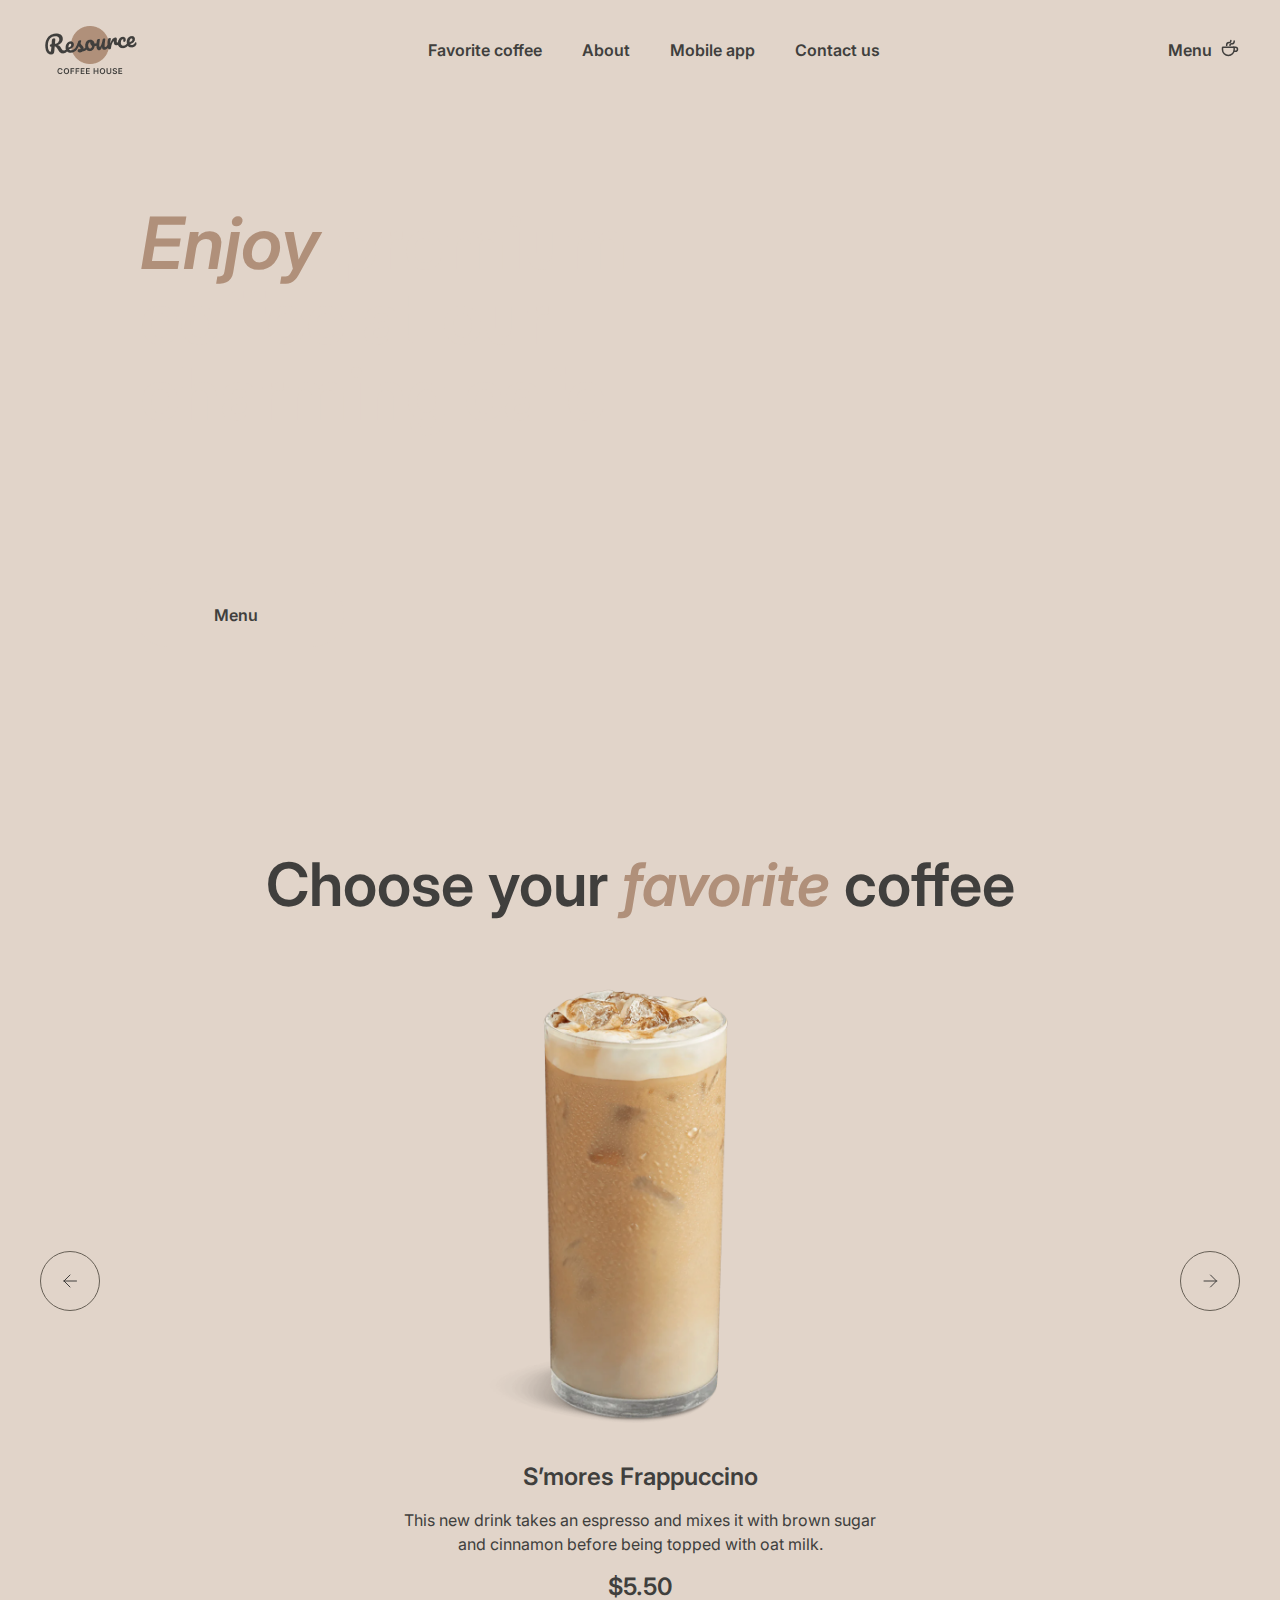
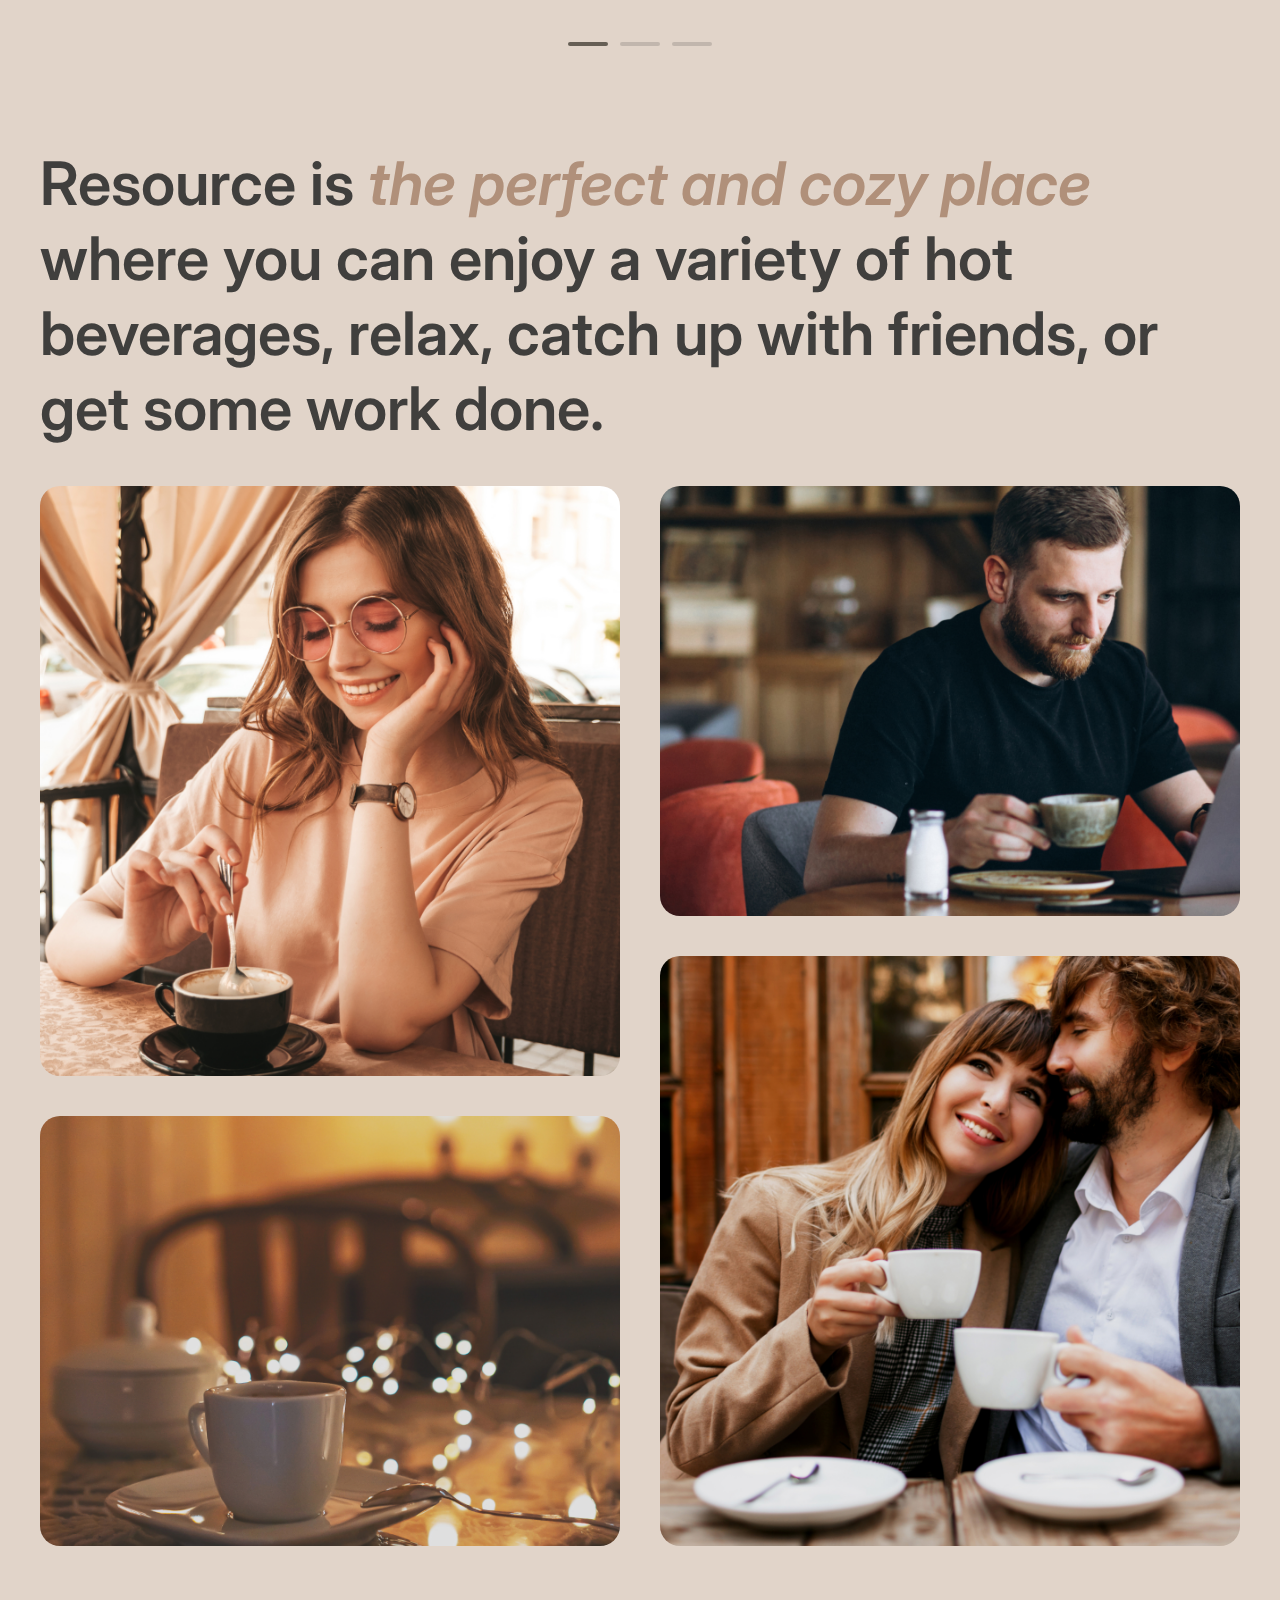
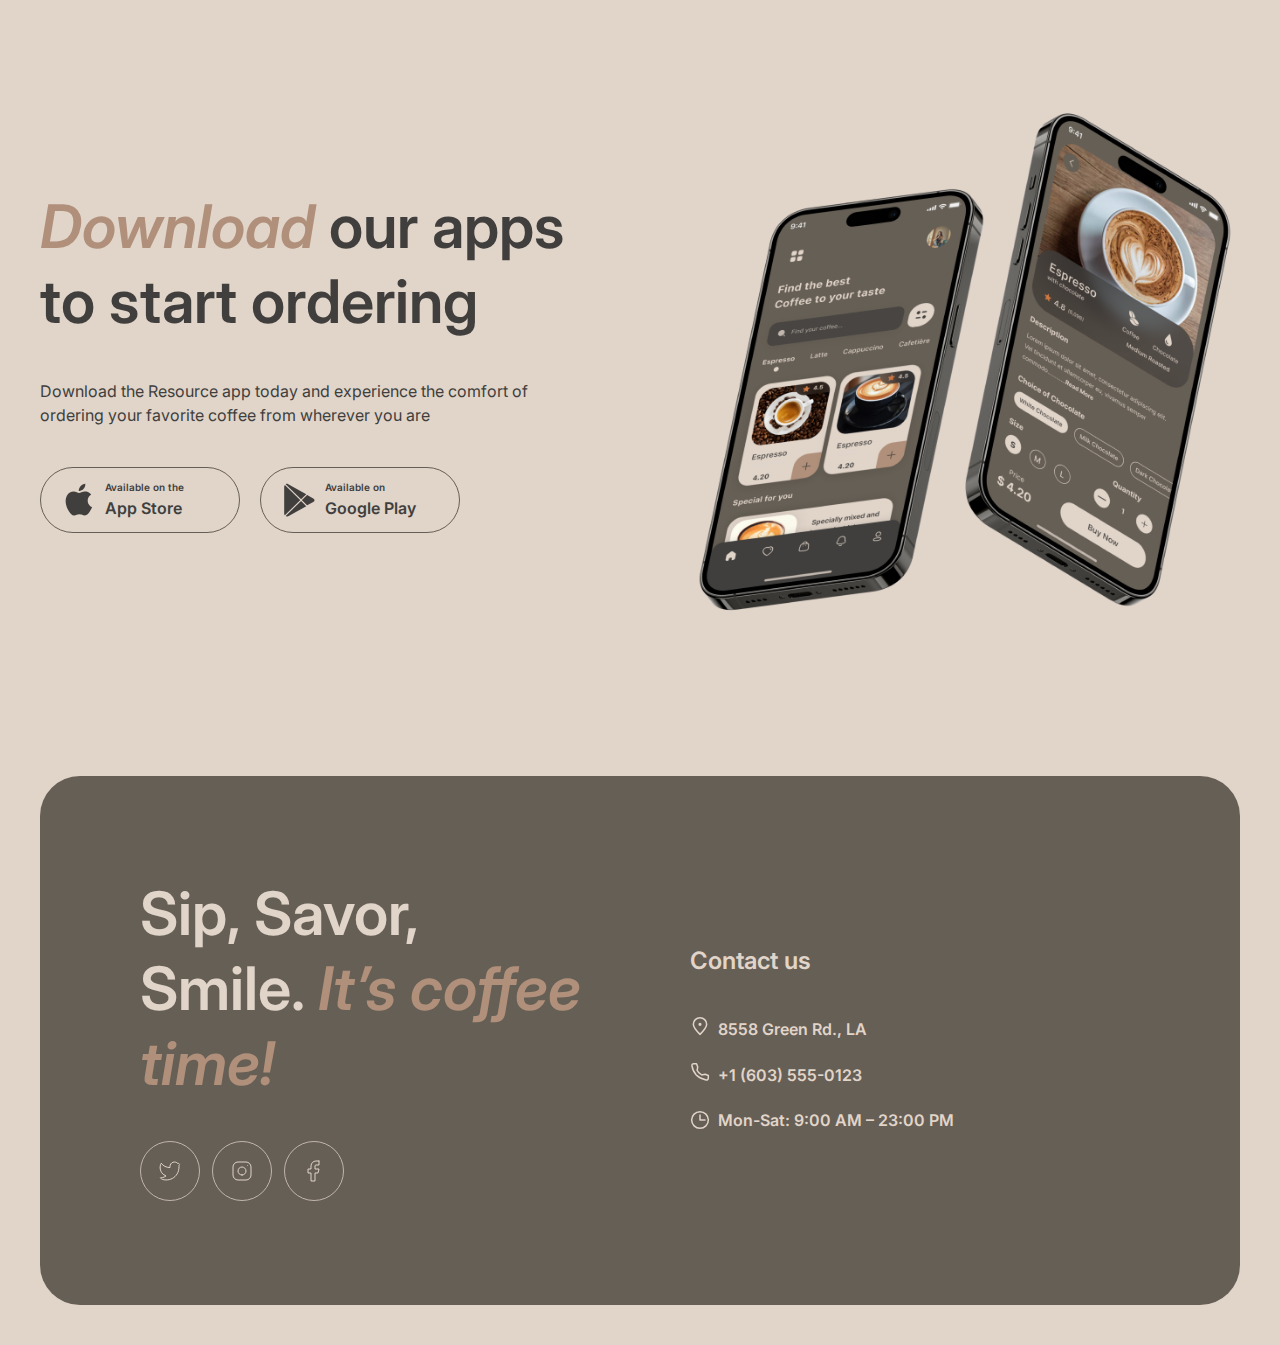
==== commit 2f274bbf: "fix: fixed after review" ====
--- a/coffee-house/index.html
+++ b/coffee-house/index.html
@@ -96,7 +96,7 @@
                 <h2 class="about__title">Resource is <span>the perfect and cozy place</span> where you can enjoy a variety of hot beverages, relax, catch up with friends, or get some work done.</h2>
                 <div class="about__photo">
 
-                   <div>
+                   <div class="about__conteiner">
                         <div class="about__block item1">
                             <img src="images/about-1.png" alt="person1">
                         </div>
@@ -105,7 +105,7 @@
                         </div>
                    </div>
 
-                    <div>
+                    <div class="about__conteiner">
                         <div class="about__block item3">
                             <img src="images/about-3.png" alt="person3">
                         </div>
--- a/coffee-house/css/style.min.css
+++ b/coffee-house/css/style.min.css
@@ -1 +1 @@
-@import'../vendor/normalize.css';*{font-family:"Inter",sans-serif;scroll-behavior:smooth}.root{max-width:1440px;background-color:#e1d4c9;margin:0 auto}.hamburger{display:none}.page{max-width:1360px;padding:0 40px}.header{display:-webkit-box;display:-ms-flexbox;display:flex;padding:20px 0;-webkit-box-orient:vertical;-webkit-box-direction:normal;-ms-flex-direction:column;flex-direction:column;-webkit-box-pack:center;-ms-flex-pack:center;justify-content:center;-webkit-box-align:center;-ms-flex-align:center;align-items:center}.header__logo{width:100px;height:60px}.header__navigation{display:-webkit-box;display:-ms-flexbox;display:flex;max-width:1360px;-webkit-box-pack:justify;-ms-flex-pack:justify;justify-content:space-between;-webkit-box-align:center;-ms-flex-align:center;align-items:center;-ms-flex-item-align:stretch;align-self:stretch}.header__button{padding-bottom:4px;text-decoration:none;color:#403f3d;display:-webkit-box;display:-ms-flexbox;display:flex;-webkit-box-pack:center;-ms-flex-pack:center;justify-content:center;-webkit-box-align:start;-ms-flex-align:start;align-items:flex-start;gap:8px;font-size:16px;font-style:normal;font-weight:600;line-height:150%;background-image:-webkit-gradient(linear, left top, left bottom, from(currentColor), to(currentColor));background-image:linear-gradient(currentColor, currentColor);background-position:50% 100%;background-repeat:no-repeat;background-size:0% 2px;-webkit-transition:background-size .7s;transition:background-size .7s}.header__button:hover{background-size:100% 2px}.menu{display:-webkit-box;display:-ms-flexbox;display:flex;gap:40px;list-style-type:none;margin:0;padding:0}.menu__item{padding-bottom:4px;font-size:16px;font-style:normal;font-weight:600;line-height:150%;color:#403f3d;background-image:-webkit-gradient(linear, left top, left bottom, from(currentColor), to(currentColor));background-image:linear-gradient(currentColor, currentColor);background-position:50% 100%;background-repeat:no-repeat;background-size:0% 2px;-webkit-transition:background-size .7s;transition:background-size .7s}.menu__item:hover{background-size:100% 2px}.menu__item a{color:#403f3d;text-decoration:none}.enjoy{max-height:644px;border-radius:40px;position:relative}.enjoy__descr{padding:100px;display:-webkit-box;display:-ms-flexbox;display:flex;width:530px;-webkit-box-orient:vertical;-webkit-box-direction:normal;-ms-flex-direction:column;flex-direction:column;-webkit-box-pack:center;-ms-flex-pack:center;justify-content:center;-webkit-box-align:start;-ms-flex-align:start;align-items:flex-start;gap:40px}.enjoy__video{border-radius:40px;z-index:1;position:absolute;height:100%;width:100%;-o-object-fit:cover;object-fit:cover}.enjoy span{font-size:72px;font-style:italic;font-weight:600;line-height:105%;color:#b0907a;z-index:2}.enjoy__title{margin:0;color:#e1d4c9;font-size:72px;font-weight:600;line-height:105%;z-index:2}.enjoy__subtitle{margin:0;font-size:16px;font-style:normal;font-weight:400;line-height:150%;color:#e1d4c9;z-index:2}.enjoy__button{z-index:2;display:-webkit-box;display:-ms-flexbox;display:flex;-webkit-box-pack:center;-ms-flex-pack:center;justify-content:center;-webkit-box-align:center;-ms-flex-align:center;align-items:center;font-size:16px;font-style:normal;font-weight:600;line-height:150%;border-radius:100px;width:200px;border:none;text-decoration:none;cursor:pointer;color:#403f3d}.enjoy__button div{z-index:2;display:-webkit-box;display:-ms-flexbox;display:flex;-webkit-box-pack:center;-ms-flex-pack:center;justify-content:center;-webkit-box-align:center;-ms-flex-align:center;align-items:center;border-radius:100px;width:200px;padding:20px 78px;border:none;text-decoration:none;background-color:#e1d4c9;gap:8px}.enjoy__button img{opacity:0;width:0;-webkit-transition:width .6s ease,opacity .6s ease;transition:width .6s ease,opacity .6s ease}.enjoy__button:hover img{opacity:1;width:100%}.favorite{display:-webkit-box;display:-ms-flexbox;display:flex;-webkit-box-orient:vertical;-webkit-box-direction:normal;-ms-flex-direction:column;flex-direction:column;-webkit-box-align:center;-ms-flex-align:center;align-items:center;color:#403f3d;margin:100px 0}.favorite__title{font-size:60px;font-weight:600;line-height:125%;margin:0}.favorite__title span{font-size:60px;font-style:italic;font-weight:600;line-height:125%;color:#b0907a}.favorite__slider{display:-webkit-box;display:-ms-flexbox;display:flex;-webkit-box-align:center;-ms-flex-align:center;align-items:center;-webkit-box-pack:justify;-ms-flex-pack:justify;justify-content:space-between;width:100%;margin-top:40px}.favorite__slider button{background-color:rgba(0,0,0,0);border:none;margin:0;padding:0;cursor:pointer}.favorite__slider-btn{border-radius:50%;border:1px solid #665f55;padding:17px;width:24px;height:24px;-webkit-transition:background-color .6s ease;transition:background-color .6s ease;stroke:#403f3d}.favorite__slider-btn:hover{background-color:#665f55;stroke:#e1d4c9}.favorite__slider-title,.favorite__slider-price{font-size:24px;font-style:normal;font-weight:600;line-height:125%;margin:0}.favorite__slider-subtitle{font-size:16px;font-style:normal;font-weight:400;line-height:150%;margin:16px 0;text-align:center}.favorite__slider-content{display:-webkit-box;display:-ms-flexbox;display:flex;-webkit-box-orient:vertical;-webkit-box-direction:normal;-ms-flex-direction:column;flex-direction:column;-webkit-box-align:center;-ms-flex-align:center;align-items:center;-webkit-box-pack:center;-ms-flex-pack:center;justify-content:center;max-width:480px}.favorite__slider-content img{margin-bottom:20px;width:480px;height:480px}.favorite__control{display:-webkit-box;display:-ms-flexbox;display:flex;gap:12px;margin-top:40px}.favorite__control div{border-radius:100px;width:40px;height:4px;background-color:#c1b6ad}.favorite__control div:nth-child(1){background-color:#665f55}.about{margin-bottom:100px;min-height:1325px}.about__title{margin:0;font-size:60px;font-style:normal;font-weight:600;line-height:125%;color:#403f3d}.about__title span{font-size:60px;font-style:italic;font-weight:600;line-height:125%;color:#b0907a}.about__photo{display:-webkit-box;display:-ms-flexbox;display:flex;-webkit-box-align:start;-ms-flex-align:start;align-items:flex-start;max-height:1060px;gap:40px;-ms-flex-item-align:stretch;align-self:stretch;margin-bottom:40px;margin-top:40px}.about__photo div{display:-webkit-box;display:-ms-flexbox;display:flex;-webkit-box-orient:vertical;-webkit-box-direction:normal;-ms-flex-direction:column;flex-direction:column;-webkit-box-align:center;-ms-flex-align:center;align-items:center;gap:40px}.about__photo div .item1{width:660px;height:590px}.about__photo div .item2{width:660px;height:430px}.about__photo div .item3{width:660px;height:430px}.about__photo div .item4{width:660px;height:590px}.about__block{display:-webkit-box;display:-ms-flexbox;display:flex;overflow:hidden;-webkit-box-pack:center;-ms-flex-pack:center;justify-content:center;-webkit-box-align:center;-ms-flex-align:center;align-items:center;border-radius:20px}.about__block img{width:726px;height:726px;-webkit-transition:-webkit-transform 1s ease;transition:-webkit-transform 1s ease;transition:transform 1s ease;transition:transform 1s ease, -webkit-transform 1s ease}.about__block img:hover{-webkit-transform:scale(0.9);transform:scale(0.9)}.mobile{min-height:630px;display:-webkit-box;display:-ms-flexbox;display:flex;-webkit-box-align:center;-ms-flex-align:center;align-items:center;margin-bottom:100px;gap:100px}.mobile__info{display:-webkit-box;display:-ms-flexbox;display:flex;gap:40px;-webkit-box-orient:vertical;-webkit-box-direction:normal;-ms-flex-direction:column;flex-direction:column;width:630px}.mobile__info span{font-size:60px;font-style:italic;font-weight:600;line-height:125%;color:#b0907a}.mobile__img{width:630px;height:630px}.mobile__title{margin:0;font-size:60px;font-style:normal;font-weight:600;line-height:125%;color:#403f3d}.mobile__subtitle{margin:0;font-size:16px;font-style:normal;font-weight:400;line-height:150%;color:#403f3d}.mobile__links{display:-webkit-box;display:-ms-flexbox;display:flex;gap:20px}.mobile__link{display:-webkit-box;display:-ms-flexbox;display:flex;width:200px;padding:12px 20px;-webkit-box-align:center;-ms-flex-align:center;align-items:center;gap:8px;border:1px solid #665f55;border-radius:100px;-webkit-box-sizing:border-box;box-sizing:border-box;background-color:rgba(0,0,0,0);cursor:pointer;-webkit-transition:background-color .3s ease;transition:background-color .3s ease}.mobile__link svg{fill:#403f3d}.mobile__link:hover{background-color:#665f55}.mobile__link:hover svg{fill:#e1d4c9}.mobile__link:hover div p,.mobile__link:hover div h3{color:#e1d4c9}.mobile__link div{display:-webkit-box;display:-ms-flexbox;display:flex;-webkit-box-orient:vertical;-webkit-box-direction:normal;-ms-flex-direction:column;flex-direction:column;-webkit-box-align:start;-ms-flex-align:start;align-items:flex-start;gap:2px}.mobile__link div h3{margin:0;font-size:10px;font-style:normal;font-weight:600;line-height:140%;color:#403f3d}.mobile__link div p{margin:0;color:#403f3d;font-size:16px;font-style:normal;font-weight:600;line-height:150%}.footer{background-color:#665f55;min-height:250px;padding:100px;display:-webkit-box;display:-ms-flexbox;display:flex;-webkit-box-align:center;-ms-flex-align:center;align-items:center;gap:100px;border-radius:40px;margin-bottom:40px}.footer__info{display:-webkit-box;display:-ms-flexbox;display:flex;-webkit-box-orient:vertical;-webkit-box-direction:normal;-ms-flex-direction:column;flex-direction:column;-webkit-box-pack:center;-ms-flex-pack:center;justify-content:center;-webkit-box-align:start;-ms-flex-align:start;align-items:flex-start;gap:40px;-webkit-box-flex:1;-ms-flex:1 0 0px;flex:1 0 0}.footer__title{margin:0;color:#e1d4c9;font-size:60px;font-style:normal;font-weight:600;line-height:125%}.footer__title span{font-style:italic;color:#b0907a}.footer__links{display:-webkit-box;display:-ms-flexbox;display:flex;gap:12px}.footer__images{width:24px;height:24px;border:1px solid #c1b6ad;padding:17px;border-radius:100px;stroke:#e1d4c9;-webkit-transition:background-color .6s ease;transition:background-color .6s ease}.footer__images:hover{stroke:#403f3d;stroke-width:5%;background-color:#e1d4c9}.footer__contacts{display:-webkit-box;display:-ms-flexbox;display:flex;-webkit-box-orient:vertical;-webkit-box-direction:normal;-ms-flex-direction:column;flex-direction:column;-webkit-box-pack:center;-ms-flex-pack:center;justify-content:center;-webkit-box-align:start;-ms-flex-align:start;align-items:flex-start;gap:40px;-webkit-box-flex:1;-ms-flex:1 0 0px;flex:1 0 0}.footer__contacts nav{display:-webkit-box;display:-ms-flexbox;display:flex;-webkit-box-align:start;-ms-flex-align:start;align-items:flex-start}.footer__contacts nav ul{display:-webkit-box;display:-ms-flexbox;display:flex;list-style-type:none;display:flex;-webkit-box-orient:vertical;-webkit-box-direction:normal;-ms-flex-direction:column;flex-direction:column;-webkit-box-align:start;-ms-flex-align:start;align-items:flex-start;gap:16px;margin:0;padding:0}.footer__contacts nav ul li{display:-webkit-box;display:-ms-flexbox;display:flex;gap:8px;-webkit-box-align:center;-ms-flex-align:center;align-items:center;font-family:Inter;font-size:16px;font-style:normal;font-weight:600;line-height:150%;color:#e1d4c9;padding-bottom:4px;background-image:-webkit-gradient(linear, left top, left bottom, from(currentColor), to(currentColor));background-image:linear-gradient(currentColor, currentColor);background-position:50% 100%;background-repeat:no-repeat;background-size:0% 2px;-webkit-transition:background-size .6s;transition:background-size .6s}.footer__contacts nav ul li:hover{background-size:100% 2px}.footer__contacts nav ul li:nth-child(3){cursor:default;background-size:0}.footer__contacts nav ul li a{text-decoration:none;color:#e1d4c9}.footer__subtitle{margin:0;font-size:24px;font-style:normal;font-weight:600;line-height:125%;color:#e1d4c9}@media(max-width: 1023px){.about__title{text-align:center}.about__photo{max-height:none;-webkit-box-orient:vertical;-webkit-box-direction:normal;-ms-flex-direction:column;flex-direction:column;-webkit-box-align:center;-ms-flex-align:center;align-items:center}.about .item2,.about .item3{display:none}.mobile{-webkit-box-orient:vertical;-webkit-box-direction:normal;-ms-flex-direction:column;flex-direction:column}.footer{display:-webkit-box;display:-ms-flexbox;display:flex;-webkit-box-orient:vertical;-webkit-box-direction:normal;-ms-flex-direction:column;flex-direction:column;-webkit-box-align:start;-ms-flex-align:start;align-items:flex-start}}@media(max-width: 768px){.header__button{margin-top:40px;display:none;gap:16px;-webkit-box-align:center;-ms-flex-align:center;align-items:center}.header__button span{font-size:32px}.header__button img{width:40px;height:40px}.header__navigation{-webkit-box-orient:vertical;-webkit-box-direction:normal;-ms-flex-direction:column;flex-direction:column}.header__menu{padding:60px 40px;display:-webkit-box;display:-ms-flexbox;display:flex;padding:0px 40px;-webkit-box-pack:justify;-ms-flex-pack:justify;justify-content:space-between;-webkit-box-align:center;-ms-flex-align:center;align-items:center;-ms-flex-item-align:stretch;align-self:stretch}.menu{display:none;-webkit-box-orient:vertical;-webkit-box-direction:normal;-ms-flex-direction:column;flex-direction:column;top:0;right:0;width:100%;height:100vh;background-color:rgba(0,0,0,0)}.menu_active{display:-webkit-box;display:-ms-flexbox;display:flex;-webkit-box-orient:vertical;-webkit-box-direction:normal;-ms-flex-direction:column;flex-direction:column;-webkit-box-align:center;-ms-flex-align:center;align-items:center;gap:60px;-ms-flex-item-align:stretch;align-self:stretch;-webkit-box-sizing:border-box;box-sizing:border-box;padding:40px}.menu__item{font-size:32px}.hamburger{display:-webkit-box;display:-ms-flexbox;display:flex;width:44px;height:44px;-webkit-box-pack:center;-ms-flex-pack:center;justify-content:center;-webkit-box-align:center;-ms-flex-align:center;align-items:center;border-radius:100px;border:1px solid #665f55;-webkit-box-orient:vertical;-webkit-box-direction:normal;-ms-flex-direction:column;flex-direction:column;gap:8px}.hamburger svg{display:block;height:2px;width:16px;-webkit-transition:.5s all;transition:.5s all}.hamburger_active svg{margin-bottom:-2px}.hamburger_active svg:nth-child(1){-webkit-transform:translateY(4px) rotate(-45deg);transform:translateY(4px) rotate(-45deg)}.hamburger_active svg:nth-child(2){-webkit-transform:translateY(-4px) rotate(45deg);transform:translateY(-4px) rotate(45deg)}.enjoy__descr{padding:100px 60px}.favorite__title{text-align:center}.about__title{text-align:justify}.footer{padding:100px 60px}}@media(max-width: 380px){.page{padding:0 16px}.header__menu{padding:0 16px}.enjoy__descr{padding:60px 16px;width:auto}.enjoy__title,.enjoy span{font-size:42px}.enjoy__subtitle{font-size:16px}.favorite__title,.favorite span{font-size:32px}.favorite svg{display:none}.favorite img{width:348px;height:348px}.favorite__slider-content{display:-webkit-box;display:-ms-flexbox;display:flex;-webkit-box-orient:vertical;-webkit-box-direction:normal;-ms-flex-direction:column;flex-direction:column;-webkit-box-align:center;-ms-flex-align:center;align-items:center;gap:20px;-ms-flex-item-align:stretch;align-self:stretch}.about__title,.about span{font-size:32px;text-align:left}.about__photo div .item1,.about__photo div .item4{width:348px}.mobile{gap:40px}.mobile__img{width:348px;height:348px}.mobile__info{width:348px;-webkit-box-align:start;-ms-flex-align:start;align-items:flex-start;-ms-flex-item-align:stretch;align-self:stretch}.mobile__title,.mobile span{font-size:32px}.mobile__links{-webkit-box-orient:vertical;-webkit-box-direction:normal;-ms-flex-direction:column;flex-direction:column}.footer{padding:60px 16px;gap:40px}.footer__title,.footer span{font-size:32px}}/*# sourceMappingURL=style.min.css.map */+@import'../vendor/normalize.css';*{font-family:"Inter",sans-serif;scroll-behavior:smooth}.root{max-width:1440px;background-color:#e1d4c9;margin:0 auto}.hamburger{display:none}.page{max-width:1360px;padding:0 40px}.header{display:-webkit-box;display:-ms-flexbox;display:flex;padding:20px 0;-webkit-box-orient:vertical;-webkit-box-direction:normal;-ms-flex-direction:column;flex-direction:column;-webkit-box-pack:center;-ms-flex-pack:center;justify-content:center;-webkit-box-align:center;-ms-flex-align:center;align-items:center}.header__logo{width:100px;height:60px}.header__navigation{display:-webkit-box;display:-ms-flexbox;display:flex;max-width:1360px;-webkit-box-pack:justify;-ms-flex-pack:justify;justify-content:space-between;-webkit-box-align:center;-ms-flex-align:center;align-items:center;-ms-flex-item-align:stretch;align-self:stretch}.header__button{padding-bottom:4px;text-decoration:none;color:#403f3d;display:-webkit-box;display:-ms-flexbox;display:flex;-webkit-box-pack:center;-ms-flex-pack:center;justify-content:center;-webkit-box-align:start;-ms-flex-align:start;align-items:flex-start;gap:8px;font-size:16px;font-style:normal;font-weight:600;line-height:150%;background-image:-webkit-gradient(linear, left top, left bottom, from(currentColor), to(currentColor));background-image:linear-gradient(currentColor, currentColor);background-position:50% 100%;background-repeat:no-repeat;background-size:0% 2px;-webkit-transition:background-size .7s;transition:background-size .7s}.header__button:hover{background-size:100% 2px}.menu{display:-webkit-box;display:-ms-flexbox;display:flex;gap:40px;list-style-type:none;margin:0;padding:0}.menu__item{padding-bottom:4px;font-size:16px;font-style:normal;font-weight:600;line-height:150%;color:#403f3d;background-image:-webkit-gradient(linear, left top, left bottom, from(currentColor), to(currentColor));background-image:linear-gradient(currentColor, currentColor);background-position:50% 100%;background-repeat:no-repeat;background-size:0% 2px;-webkit-transition:background-size .7s;transition:background-size .7s}.menu__item:hover{background-size:100% 2px}.menu__item a{color:#403f3d;text-decoration:none}.enjoy{max-height:644px;border-radius:40px;position:relative}.enjoy__descr{padding:100px;display:-webkit-box;display:-ms-flexbox;display:flex;max-width:530px;-webkit-box-orient:vertical;-webkit-box-direction:normal;-ms-flex-direction:column;flex-direction:column;-webkit-box-pack:center;-ms-flex-pack:center;justify-content:center;-webkit-box-align:start;-ms-flex-align:start;align-items:flex-start;gap:40px;width:clamp(290px,69vw,530px);height:445px}.enjoy__video{border-radius:40px;z-index:1;position:absolute;height:100%;width:100%;-o-object-fit:cover;object-fit:cover}.enjoy span{font-size:clamp(42px,9.375vw,72px);font-style:italic;font-weight:600;line-height:105%;color:#b0907a;z-index:2}.enjoy__title{font-size:clamp(42px,9.375vw,72px);margin:0;color:#e1d4c9;font-weight:600;line-height:105%;z-index:2}.enjoy__subtitle{margin:0;font-size:clamp(16px,9.375vw,16px);font-style:normal;font-weight:400;line-height:150%;color:#e1d4c9;z-index:2}.enjoy__button{z-index:2;display:-webkit-box;display:-ms-flexbox;display:flex;-webkit-box-pack:center;-ms-flex-pack:center;justify-content:center;-webkit-box-align:center;-ms-flex-align:center;align-items:center;font-size:16px;font-style:normal;font-weight:600;line-height:150%;border-radius:100px;width:200px;border:none;text-decoration:none;cursor:pointer;color:#403f3d}.enjoy__button div{z-index:2;display:-webkit-box;display:-ms-flexbox;display:flex;-webkit-box-pack:center;-ms-flex-pack:center;justify-content:center;-webkit-box-align:center;-ms-flex-align:center;align-items:center;border-radius:100px;width:200px;padding:20px 78px;border:none;text-decoration:none;background-color:#e1d4c9;gap:8px}.enjoy__button img{opacity:0;width:0;-webkit-transition:width .6s ease,opacity .6s ease;transition:width .6s ease,opacity .6s ease}.enjoy__button:hover img{opacity:1;width:100%}.favorite{display:-webkit-box;display:-ms-flexbox;display:flex;-webkit-box-orient:vertical;-webkit-box-direction:normal;-ms-flex-direction:column;flex-direction:column;-webkit-box-align:center;-ms-flex-align:center;align-items:center;color:#403f3d;margin:100px 0}.favorite__title{font-size:60px;font-weight:600;line-height:125%;margin:0}.favorite__title span{font-size:60px;font-style:italic;font-weight:600;line-height:125%;color:#b0907a}.favorite__slider{display:-webkit-box;display:-ms-flexbox;display:flex;-webkit-box-align:center;-ms-flex-align:center;align-items:center;-webkit-box-pack:justify;-ms-flex-pack:justify;justify-content:space-between;width:100%;margin-top:40px}.favorite__slider button{background-color:rgba(0,0,0,0);border:none;margin:0;padding:0;cursor:pointer}.favorite__slider-btn{border-radius:50%;border:1px solid #665f55;padding:17px;width:24px;height:24px;-webkit-transition:background-color .6s ease;transition:background-color .6s ease;stroke:#403f3d}.favorite__slider-btn:hover{background-color:#665f55;stroke:#e1d4c9}.favorite__slider-title,.favorite__slider-price{font-size:24px;font-style:normal;font-weight:600;line-height:125%;margin:0}.favorite__slider-subtitle{font-size:16px;font-style:normal;font-weight:400;line-height:150%;margin:16px 0;text-align:center}.favorite__slider-content{display:-webkit-box;display:-ms-flexbox;display:flex;-webkit-box-orient:vertical;-webkit-box-direction:normal;-ms-flex-direction:column;flex-direction:column;-webkit-box-pack:center;-ms-flex-pack:center;justify-content:center;-webkit-box-align:center;-ms-flex-align:center;align-items:center;width:clamp(348px,62.5vw,480px);text-align:center}.favorite__slider-content img{margin-bottom:20px;width:clamp(348px,43.75vw,480px)}.favorite__control{display:-webkit-box;display:-ms-flexbox;display:flex;gap:12px;margin-top:40px}.favorite__control div{border-radius:100px;width:40px;height:4px;background-color:#c1b6ad}.favorite__control div:nth-child(1){background-color:#665f55}.about{margin-bottom:100px;min-height:1325px}.about__conteiner{text-align:center;-webkit-box-sizing:border-box;box-sizing:border-box;-o-object-fit:contain;object-fit:contain;width:auto;overflow:hidden}.about__title{margin:0;font-size:clamp(32px,7.8vw,60px);font-style:normal;font-weight:600;line-height:125%;color:#403f3d}.about__title span{font-size:clamp(32px,7.8vw,60px);font-style:italic;font-weight:600;line-height:125%;color:#b0907a}.about__photo{display:-webkit-box;display:-ms-flexbox;display:flex;-webkit-box-align:start;-ms-flex-align:start;align-items:flex-start;max-height:1060px;gap:40px;-ms-flex-item-align:stretch;align-self:stretch;margin-bottom:40px;margin-top:40px}.about__photo div{display:-webkit-box;display:-ms-flexbox;display:flex;-webkit-box-orient:vertical;-webkit-box-direction:normal;-ms-flex-direction:column;flex-direction:column;-webkit-box-align:center;-ms-flex-align:center;align-items:center;gap:40px}.about__photo div .item1{width:100%;height:590px}.about__photo div .item2{width:100%;height:430px}.about__photo div .item3{width:100%;height:430px}.about__photo div .item4{width:100%;height:590px}.about__block{display:-webkit-box;display:-ms-flexbox;display:flex;overflow:hidden;-webkit-box-pack:center;-ms-flex-pack:center;justify-content:center;-webkit-box-align:center;-ms-flex-align:center;align-items:center;border-radius:20px;width:clamp(100%,50vh,50%)}.about__block img{-o-object-fit:cover;object-fit:cover;width:100%;height:726px;-webkit-transform:scale(1.1);transform:scale(1.1);-webkit-transition:-webkit-transform 1s ease;transition:-webkit-transform 1s ease;transition:transform 1s ease;transition:transform 1s ease, -webkit-transform 1s ease}.about__block img:hover{-webkit-transform:scale(1);transform:scale(1)}.mobile{min-height:630px;display:-webkit-box;display:-ms-flexbox;display:flex;-webkit-box-align:center;-ms-flex-align:center;align-items:center;margin-bottom:100px;gap:100px}.mobile__info{display:-webkit-box;display:-ms-flexbox;display:flex;gap:40px;-webkit-box-orient:vertical;-webkit-box-direction:normal;-ms-flex-direction:column;flex-direction:column;width:clamp(348px,89.58vw,850px)}.mobile__info span{font-size:60px;font-style:italic;font-weight:600;line-height:125%;color:#b0907a}.mobile__img{width:clamp(348px,43vw,630px)}.mobile__title{margin:0;font-size:clamp(32px,7.8vw,60px);font-style:normal;font-weight:600;line-height:125%;color:#403f3d}.mobile__title span{font-size:clamp(32px,7.8vw,60px)}.mobile__subtitle{margin:0;font-size:16px;font-style:normal;font-weight:400;line-height:150%;color:#403f3d}.mobile__links{display:-webkit-box;display:-ms-flexbox;display:flex;gap:20px}.mobile__link{display:-webkit-box;display:-ms-flexbox;display:flex;width:200px;padding:12px 20px;-webkit-box-align:center;-ms-flex-align:center;align-items:center;gap:8px;border:1px solid #665f55;border-radius:100px;-webkit-box-sizing:border-box;box-sizing:border-box;background-color:rgba(0,0,0,0);cursor:pointer;-webkit-transition:background-color .3s ease;transition:background-color .3s ease}.mobile__link svg{fill:#403f3d}.mobile__link:hover{background-color:#665f55}.mobile__link:hover svg{fill:#e1d4c9}.mobile__link:hover div p,.mobile__link:hover div h3{color:#e1d4c9}.mobile__link div{display:-webkit-box;display:-ms-flexbox;display:flex;-webkit-box-orient:vertical;-webkit-box-direction:normal;-ms-flex-direction:column;flex-direction:column;-webkit-box-align:start;-ms-flex-align:start;align-items:flex-start;gap:2px}.mobile__link div h3{margin:0;font-size:10px;font-style:normal;font-weight:600;line-height:140%;color:#403f3d}.mobile__link div p{margin:0;color:#403f3d;font-size:16px;font-style:normal;font-weight:600;line-height:150%}.footer{background-color:#665f55;min-height:250px;padding:100px;display:-webkit-box;display:-ms-flexbox;display:flex;-webkit-box-align:center;-ms-flex-align:center;align-items:center;gap:100px;border-radius:40px;margin-bottom:40px}.footer__info{display:-webkit-box;display:-ms-flexbox;display:flex;-webkit-box-orient:vertical;-webkit-box-direction:normal;-ms-flex-direction:column;flex-direction:column;-webkit-box-pack:center;-ms-flex-pack:center;justify-content:center;-webkit-box-align:start;-ms-flex-align:start;align-items:flex-start;gap:40px;-webkit-box-flex:1;-ms-flex:1 0 0px;flex:1 0 0}.footer__title{margin:0;color:#e1d4c9;font-size:clamp(32px,7.8vw,60px);font-style:normal;font-weight:600;line-height:125%}.footer__title span{font-style:italic;color:#b0907a}.footer__links{display:-webkit-box;display:-ms-flexbox;display:flex;gap:12px}.footer__images{width:24px;height:24px;border:1px solid #c1b6ad;padding:17px;border-radius:100px;stroke:#e1d4c9;-webkit-transition:background-color .6s ease;transition:background-color .6s ease}.footer__images:hover{stroke:#403f3d;stroke-width:5%;background-color:#e1d4c9}.footer__contacts{display:-webkit-box;display:-ms-flexbox;display:flex;-webkit-box-orient:vertical;-webkit-box-direction:normal;-ms-flex-direction:column;flex-direction:column;-webkit-box-pack:center;-ms-flex-pack:center;justify-content:center;-webkit-box-align:start;-ms-flex-align:start;align-items:flex-start;gap:40px;-webkit-box-flex:1;-ms-flex:1 0 0px;flex:1 0 0}.footer__contacts nav{display:-webkit-box;display:-ms-flexbox;display:flex;-webkit-box-align:start;-ms-flex-align:start;align-items:flex-start}.footer__contacts nav ul{display:-webkit-box;display:-ms-flexbox;display:flex;list-style-type:none;display:flex;-webkit-box-orient:vertical;-webkit-box-direction:normal;-ms-flex-direction:column;flex-direction:column;-webkit-box-align:start;-ms-flex-align:start;align-items:flex-start;gap:16px;margin:0;padding:0}.footer__contacts nav ul li{display:-webkit-box;display:-ms-flexbox;display:flex;gap:8px;-webkit-box-align:center;-ms-flex-align:center;align-items:center;font-family:Inter;font-size:16px;font-style:normal;font-weight:600;line-height:150%;color:#e1d4c9;padding-bottom:4px;background-image:-webkit-gradient(linear, left top, left bottom, from(currentColor), to(currentColor));background-image:linear-gradient(currentColor, currentColor);background-position:50% 100%;background-repeat:no-repeat;background-size:0% 2px;-webkit-transition:background-size .6s;transition:background-size .6s}.footer__contacts nav ul li:hover{background-size:100% 2px}.footer__contacts nav ul li:nth-child(3){cursor:default;background-size:0}.footer__contacts nav ul li a{text-decoration:none;color:#e1d4c9}.footer__subtitle{margin:0;font-size:24px;font-style:normal;font-weight:600;line-height:125%;color:#e1d4c9}@media screen and (max-width: 1024px){*:hover{cursor:default}.about__title{text-align:left}.about__photo{max-height:none;-webkit-box-orient:vertical;-webkit-box-direction:normal;-ms-flex-direction:column;flex-direction:column;-webkit-box-align:center;-ms-flex-align:center;align-items:center}.about .item2,.about .item3{display:none}.mobile{-webkit-box-orient:vertical;-webkit-box-direction:normal;-ms-flex-direction:column;flex-direction:column}.enjoy__button div{-webkit-box-sizing:border-box;box-sizing:border-box}.enjoy__button img{opacity:1;width:20px}.menu__item:hover{background-size:0%}.header__button:hover{background-size:0%}.footer{display:-webkit-box;display:-ms-flexbox;display:flex;-webkit-box-orient:vertical;-webkit-box-direction:normal;-ms-flex-direction:column;flex-direction:column;-webkit-box-align:start;-ms-flex-align:start;align-items:flex-start}.footer nav ul li:hover{background-size:0%}}@media screen and (max-width: 768px){.header__button{margin-top:40px;display:none;gap:16px;-webkit-box-align:center;-ms-flex-align:center;align-items:center}.header__button span{font-size:32px}.header__button img{width:40px;height:40px}.header__navigation{-webkit-box-orient:vertical;-webkit-box-direction:normal;-ms-flex-direction:column;flex-direction:column}.header__menu{display:-webkit-box;display:-ms-flexbox;display:flex;-webkit-box-pack:justify;-ms-flex-pack:justify;justify-content:space-between;-webkit-box-align:center;-ms-flex-align:center;align-items:center;-ms-flex-item-align:stretch;align-self:stretch}.menu{display:none;-webkit-box-orient:vertical;-webkit-box-direction:normal;-ms-flex-direction:column;flex-direction:column;top:0;right:0;width:100%;height:100vh;background-color:rgba(0,0,0,0)}.menu_active{display:-webkit-box;display:-ms-flexbox;display:flex;-webkit-box-orient:vertical;-webkit-box-direction:normal;-ms-flex-direction:column;flex-direction:column;-webkit-box-align:center;-ms-flex-align:center;align-items:center;gap:60px;-ms-flex-item-align:stretch;align-self:stretch;-webkit-box-sizing:border-box;box-sizing:border-box;padding:40px}.menu__item{font-size:32px}.hamburger{display:-webkit-box;display:-ms-flexbox;display:flex;width:44px;height:44px;-webkit-box-pack:center;-ms-flex-pack:center;justify-content:center;-webkit-box-align:center;-ms-flex-align:center;align-items:center;border-radius:100px;border:1px solid #665f55;-webkit-box-orient:vertical;-webkit-box-direction:normal;-ms-flex-direction:column;flex-direction:column;gap:8px}.hamburger svg{display:block;height:2px;width:16px;-webkit-transition:.5s all;transition:.5s all}.hamburger_active svg{margin-bottom:-2px}.hamburger_active svg:nth-child(1){-webkit-transform:translateY(4px) rotate(-45deg);transform:translateY(4px) rotate(-45deg)}.hamburger_active svg:nth-child(2){-webkit-transform:translateY(-4px) rotate(45deg);transform:translateY(-4px) rotate(45deg)}.enjoy__descr{padding:100px 60px}.favorite__title{text-align:center}.about__title{text-align:justify}.footer{padding:100px 60px}}@media screen and (max-width: 670px){.favorite svg{display:none}}@media screen and (max-width: 590px){.enjoy__descr{padding:65px 25px}.footer{padding:80px 40px}}@media screen and (max-width: 470px){.mobile__links{-webkit-box-orient:vertical;-webkit-box-direction:normal;-ms-flex-direction:column;flex-direction:column}}@media screen and (max-width: 440px){.page{padding:0 30px}.enjoy__descr{padding:65px 15px}.footer{padding:70px 25px}}@media screen and (max-width: 380px){.page{padding:0 20px}.header__menu{padding:0 16px}.enjoy__descr{padding:60px 16px;width:auto}.enjoy__title,.enjoy span{font-size:42px}.enjoy__subtitle{font-size:16px}.favorite__title,.favorite span{font-size:32px}.favorite__slider-content{display:-webkit-box;display:-ms-flexbox;display:flex;-webkit-box-orient:vertical;-webkit-box-direction:normal;-ms-flex-direction:column;flex-direction:column;-webkit-box-align:center;-ms-flex-align:center;align-items:center;gap:20px;-ms-flex-item-align:stretch;align-self:stretch}.about__title,.about span{font-size:32px;text-align:left}.about__photo div .item1,.about__photo div .item4{width:348px}.mobile{gap:40px}.mobile__img{width:348px;height:348px}.mobile__info{width:348px;-webkit-box-align:start;-ms-flex-align:start;align-items:flex-start;-ms-flex-item-align:stretch;align-self:stretch}.mobile__title,.mobile span{font-size:32px}.footer{padding:60px 16px;gap:40px}.footer__title,.footer span{font-size:32px}}/*# sourceMappingURL=style.min.css.map */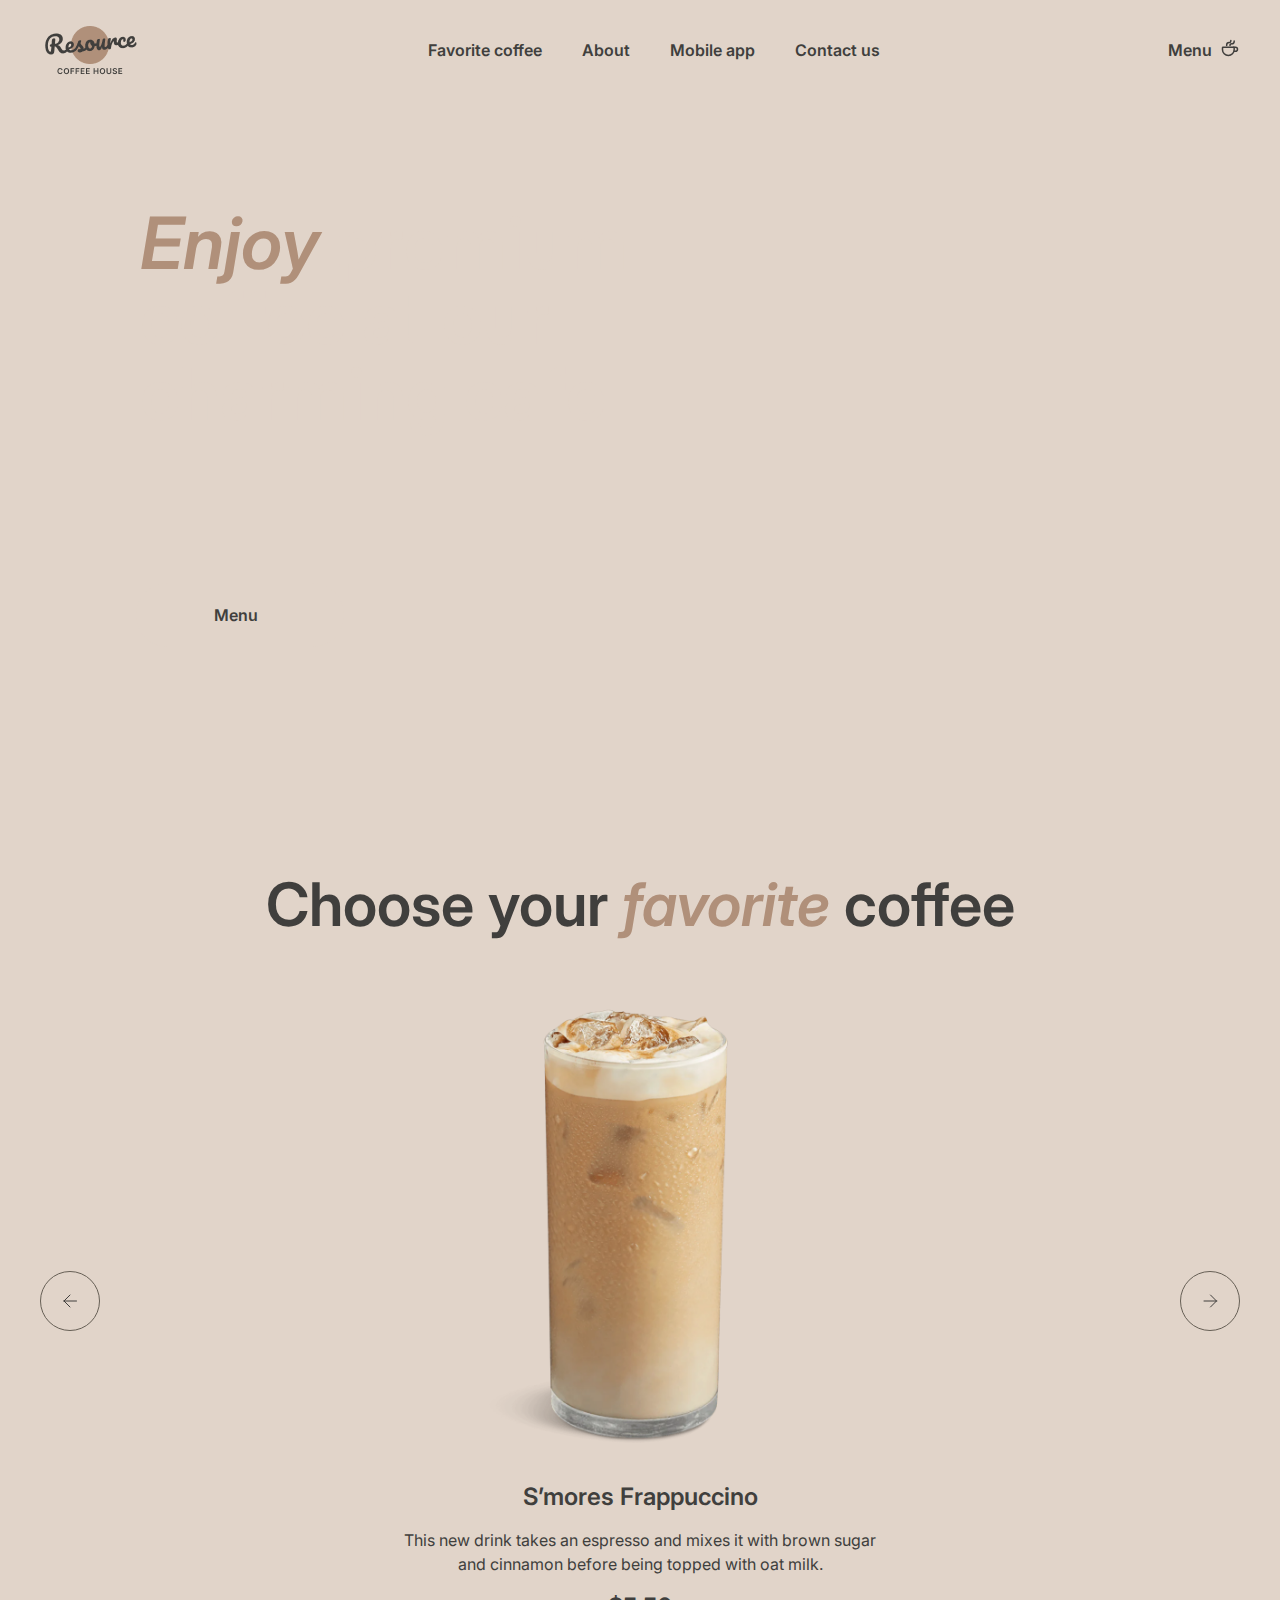
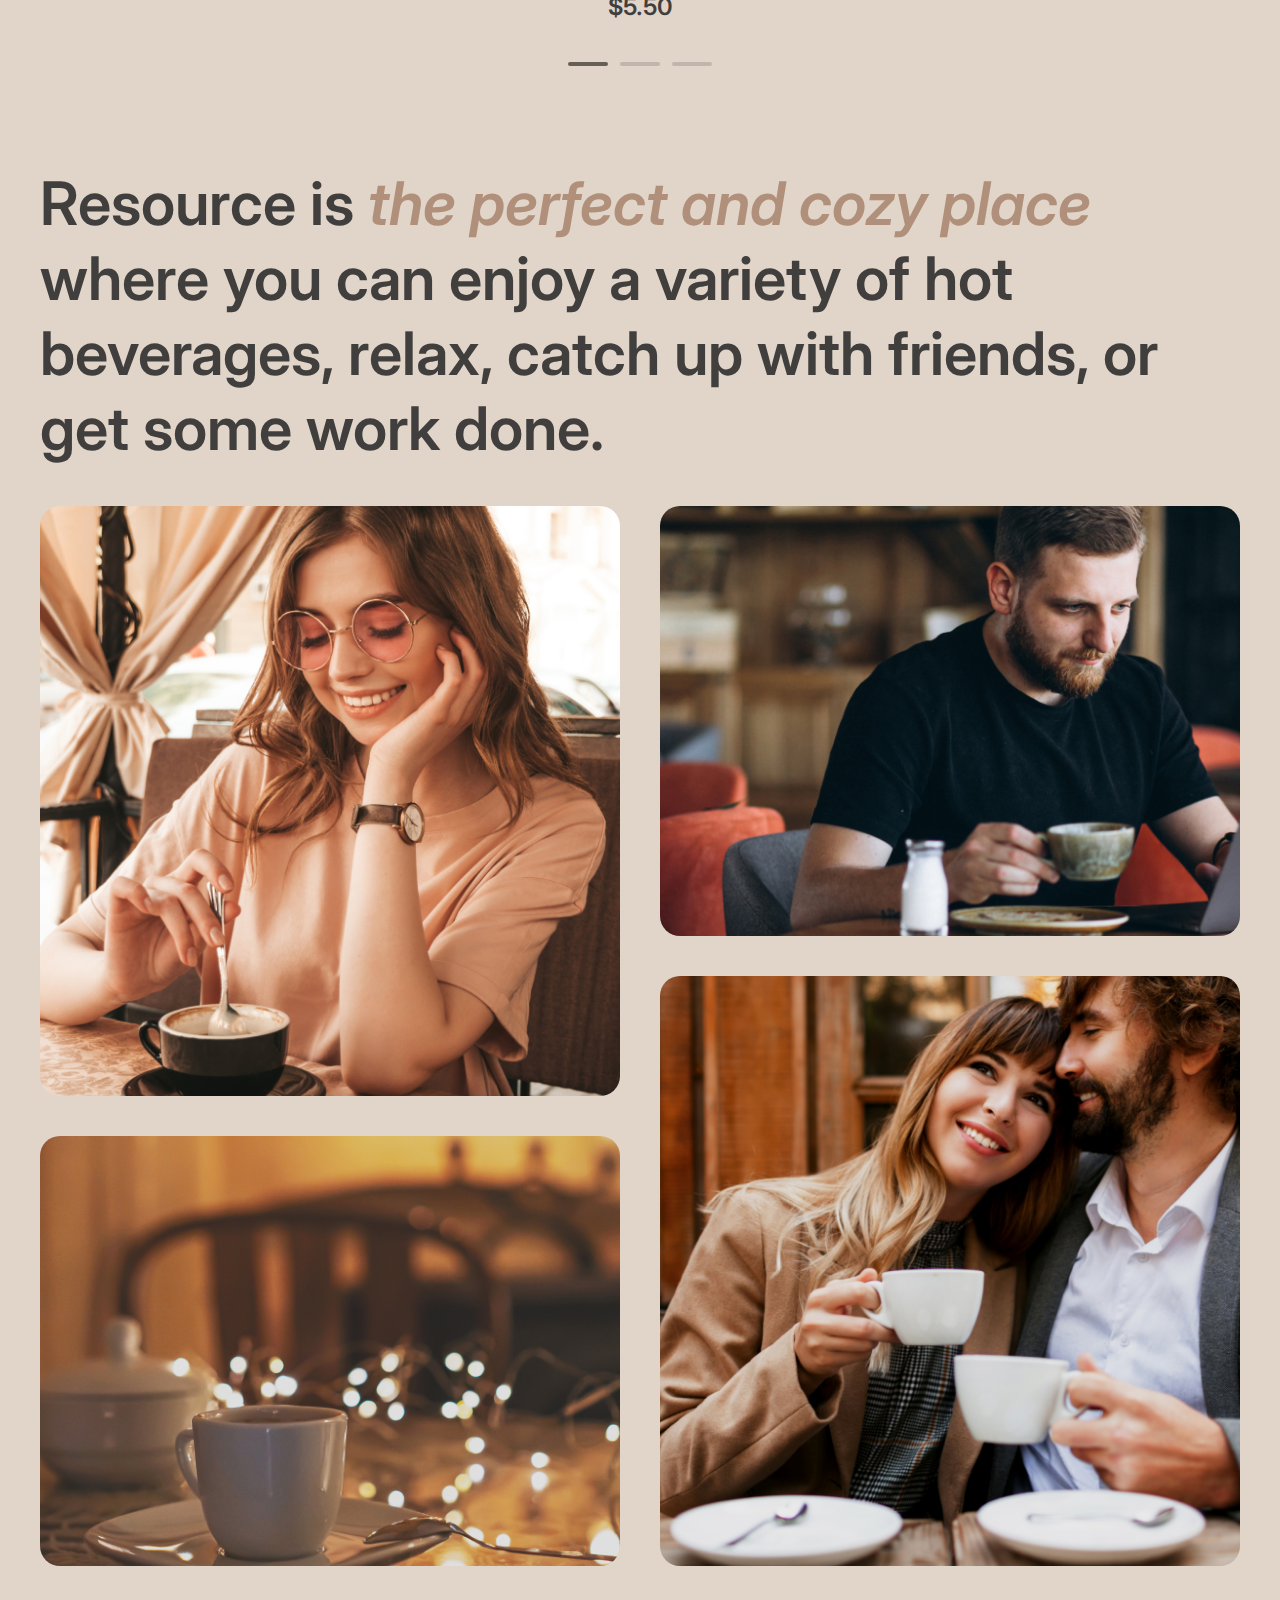
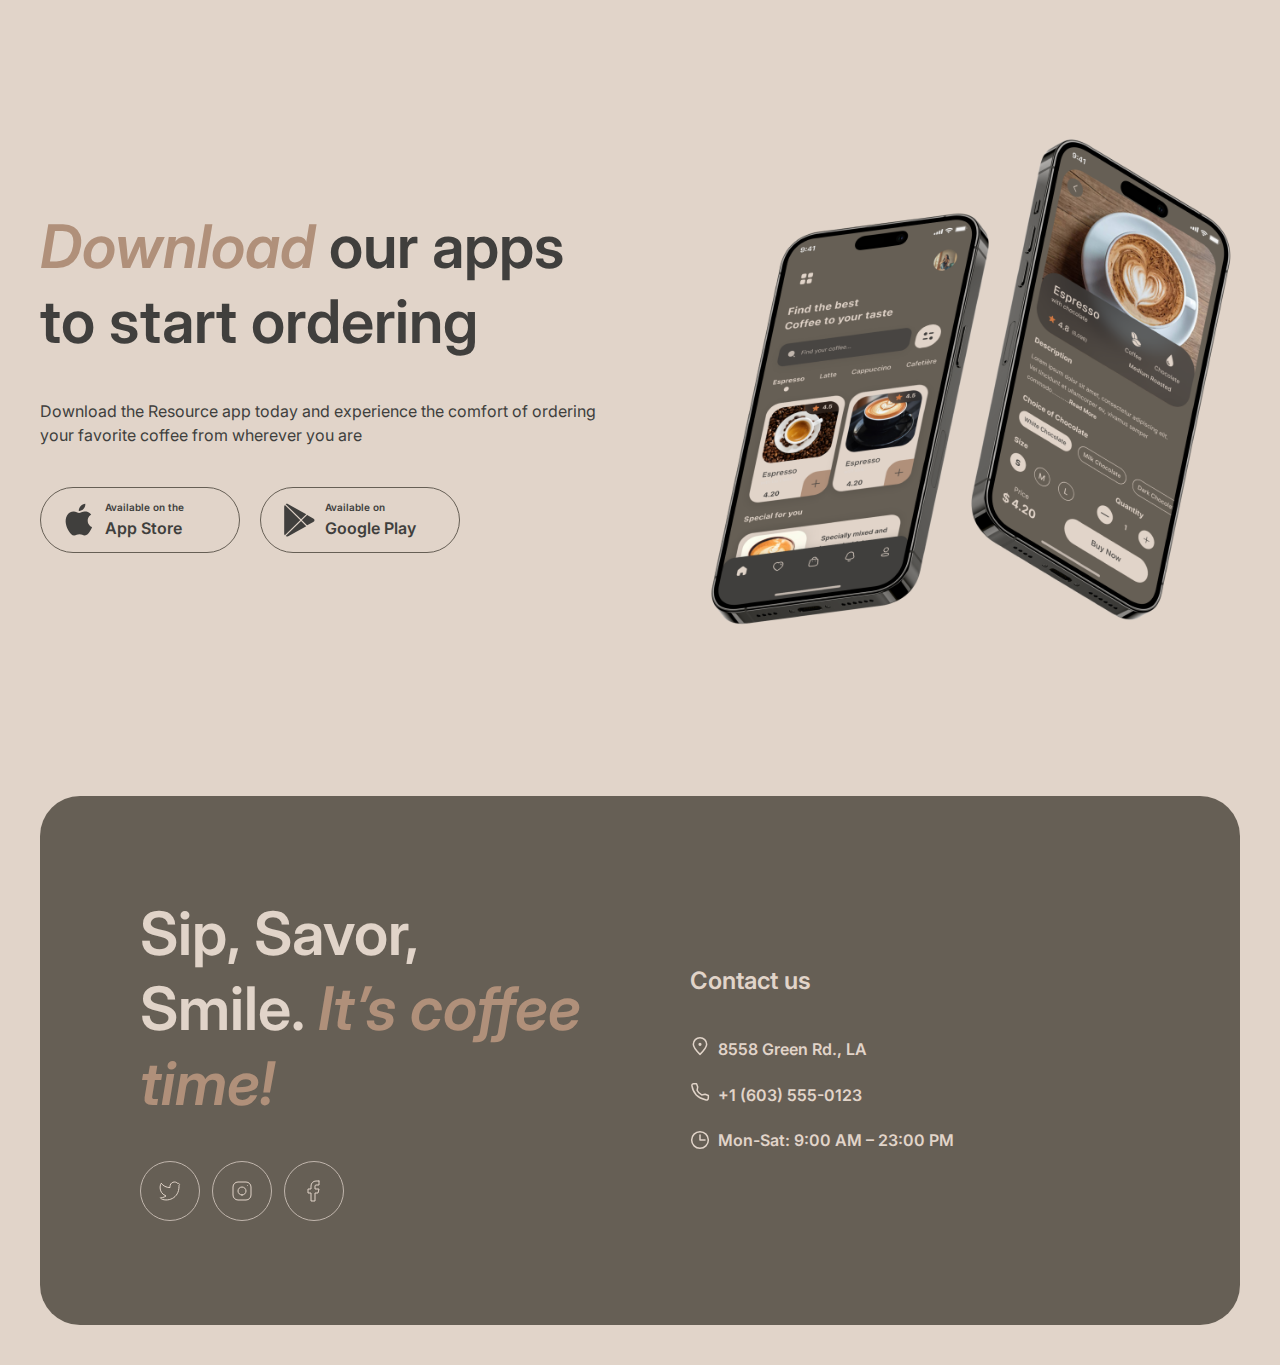
==== commit a9bd608f: "fix: fixed bugs" ====
--- a/coffee-house/index.html
+++ b/coffee-house/index.html
@@ -72,7 +72,7 @@
                     Choose your <span>favorite</span> coffee
                 </h2>
                 <div class="favorite__slider">
-                    <button><svg class="favorite__slider-btn" xmlns="http://www.w3.org/2000/svg" width="24" height="24" viewBox="0 0 24 24" fill="none">
+                    <button><svg class="favorite__slider-btn noHover" xmlns="http://www.w3.org/2000/svg" width="24" height="24" viewBox="0 0 24 24" fill="none">
                         <path d="M18.5 12H6M6 12L12 6M6 12L12 18" stroke="#" stroke-linecap="round" stroke-linejoin="round"/>
                       </svg></button>
                     <div class="favorite__slider-content">
@@ -81,7 +81,7 @@
                         <p class="favorite__slider-subtitle">This new drink takes an espresso and mixes it with brown sugar and cinnamon before being topped with oat milk.</p>
                         <h4 class="favorite__slider-price">$5.50</h4>
                     </div>
-                    <button><svg class="favorite__slider-btn" xmlns="http://www.w3.org/2000/svg" width="24" height="24" viewBox="0 0 24 24" fill="none">
+                    <button><svg class="favorite__slider-btn noHover" xmlns="http://www.w3.org/2000/svg" width="24" height="24" viewBox="0 0 24 24" fill="none">
                         <path d="M6 12H18.5M18.5 12L12.5 6M18.5 12L12.5 18" stroke="#" stroke-linecap="round" stroke-linejoin="round"/>
                       </svg></button>
                 </div>
@@ -97,7 +97,7 @@
                 <div class="about__photo">
 
                    <div class="about__conteiner">
-                        <div class="about__block item1">
+                        <div class="about__block item1 noHover">
                             <img src="images/about-1.png" alt="person1">
                         </div>
                         <div class="about__block item2">
@@ -109,7 +109,7 @@
                         <div class="about__block item3">
                             <img src="images/about-3.png" alt="person3">
                         </div>
-                        <div class="about__block item4">
+                        <div class="about__block item4 noHover">
                             <img src="images/about-4.png" alt="person4">
                         </div>
                     </div>
@@ -124,7 +124,7 @@
                     <p class="mobile__subtitle">Download the Resource app today and experience the comfort of ordering your favorite coffee from wherever you are</p>
                     
                     <div class="mobile__links">
-                        <a class="mobile__link">
+                        <a class="mobile__link noHover">
                             <svg xmlns="http://www.w3.org/2000/svg" width="36" height="36" viewBox="0 0 36 36" fill="none">
                                 <path d="M26.7073 18.6307C26.6704 14.6324 30.065 12.6872 30.2203 12.5966C28.2977 9.86366 25.3178 9.49026 24.2707 9.46048C21.7679 9.20369 19.3403 10.9206 18.0654 10.9206C16.765 10.9206 14.8017 9.48529 12.6858 9.52747C9.96293 9.56841 7.41566 11.1055 6.0186 13.4923C3.13542 18.359 5.28572 25.5108 8.04802 29.4446C9.42981 31.3712 11.0444 33.5223 13.1578 33.4466C15.2254 33.3635 15.9978 32.1614 18.4929 32.1614C20.9651 32.1614 21.6903 33.4466 23.8457 33.3983C26.0647 33.3635 27.4618 31.463 28.7952 29.519C30.392 27.3108 31.0333 25.1362 31.0588 25.0245C31.0066 25.0071 26.7493 23.4229 26.7073 18.6307Z" fill="#"/>
                                 <path d="M22.6357 6.87268C23.7477 5.51675 24.5086 3.67205 24.2974 1.80005C22.6879 1.86952 20.675 2.88554 19.5159 4.21169C18.4903 5.38029 17.5742 7.29571 17.8109 9.097C19.6189 9.2285 21.4753 8.20752 22.6357 6.87268Z" fill="#"/>
@@ -134,7 +134,7 @@
                                 <p>App Store</p>
                             </div>
                         </a>
-                        <a class="mobile__link">
+                        <a class="mobile__link noHover">
                             <svg xmlns="http://www.w3.org/2000/svg" width="36" height="36" viewBox="0 0 36 36" fill="none">
                                 <path d="M3.7558 3.20297C3.39335 3.57289 3.18359 4.14884 3.18359 4.89471V31.4994C3.18359 32.2453 3.39335 32.8212 3.7558 33.1911L3.84525 33.2723L19.1359 18.37V18.0181L3.84525 3.11575L3.7558 3.20297Z" fill="#"/>
                                 <path d="M26.0776 23.34L20.9863 18.37V18.0181L26.0837 13.0482L26.1979 13.1128L32.2345 16.4617C33.9573 17.4121 33.9573 18.976 32.2345 19.9324L26.1979 23.2753L26.0776 23.34Z" fill="#"/>
@@ -159,15 +159,15 @@
             <div class="footer__info">
                 <h2 class="footer__title">Sip, Savor, Smile. <span>It’s coffee time!</span></h2>
                 <div class="footer__links">
-                    <a href="#"><svg class="footer__images" xmlns="http://www.w3.org/2000/svg" width="24" height="24" viewBox="0 0 24 24" fill="none">
+                    <a href="#"><svg class="footer__images noHover" xmlns="http://www.w3.org/2000/svg" width="24" height="24" viewBox="0 0 24 24" fill="none">
                         <path d="M23 3.01006C23 3.01006 20.9821 4.20217 19.86 4.54006C19.2577 3.84757 18.4573 3.35675 17.567 3.13398C16.6767 2.91122 15.7395 2.96725 14.8821 3.29451C14.0247 3.62177 13.2884 4.20446 12.773 4.96377C12.2575 5.72309 11.9877 6.62239 12 7.54006V8.54006C10.2426 8.58562 8.50127 8.19587 6.93101 7.4055C5.36074 6.61513 4.01032 5.44869 3 4.01006C3 4.01006 -1 13.0101 8 17.0101C5.94053 18.408 3.48716 19.109 1 19.0101C10 24.0101 21 19.0101 21 7.51006C20.9991 7.23151 20.9723 6.95365 20.92 6.68006C21.9406 5.67355 23 3.01006 23 3.01006Z" stroke="#" stroke-linecap="round" stroke-linejoin="round"/>
                       </svg></a>
-                    <a href="#"><svg class="footer__images" xmlns="http://www.w3.org/2000/svg" width="24" height="24" viewBox="0 0 24 24" fill="none">
+                    <a href="#"><svg class="footer__images noHover" xmlns="http://www.w3.org/2000/svg" width="24" height="24" viewBox="0 0 24 24" fill="none">
                         <path d="M12 16C14.2091 16 16 14.2091 16 12C16 9.79086 14.2091 8 12 8C9.79086 8 8 9.79086 8 12C8 14.2091 9.79086 16 12 16Z" stroke="#" stroke-linecap="round" stroke-linejoin="round"/>
                         <path d="M3 16V8C3 5.23858 5.23858 3 8 3H16C18.7614 3 21 5.23858 21 8V16C21 18.7614 18.7614 21 16 21H8C5.23858 21 3 18.7614 3 16Z" stroke="#"/>
                         <path d="M17.5 6.51L17.51 6.49889" stroke="#" stroke-linecap="round" stroke-linejoin="round"/>
                       </svg></a>
-                    <a href="#"><svg class="footer__images" xmlns="http://www.w3.org/2000/svg" width="24" height="24" viewBox="0 0 24 24" fill="none">
+                    <a href="#"><svg class="footer__images noHover" xmlns="http://www.w3.org/2000/svg" width="24" height="24" viewBox="0 0 24 24" fill="none">
                         <path d="M17 2H14C12.6739 2 11.4021 2.52678 10.4645 3.46447C9.52678 4.40215 9 5.67392 9 7V10H6V14H9V22H13V14H16L17 10H13V7C13 6.73478 13.1054 6.48043 13.2929 6.29289C13.4804 6.10536 13.7348 6 14 6H17V2Z" stroke="#" stroke-linecap="round" stroke-linejoin="round"/>
                       </svg></a>
                 </div>
--- a/coffee-house/css/style.min.css
+++ b/coffee-house/css/style.min.css
@@ -1 +1 @@
-@import'../vendor/normalize.css';*{font-family:"Inter",sans-serif;scroll-behavior:smooth}.root{max-width:1440px;background-color:#e1d4c9;margin:0 auto}.hamburger{display:none}.page{max-width:1360px;padding:0 40px}.header{display:-webkit-box;display:-ms-flexbox;display:flex;padding:20px 0;-webkit-box-orient:vertical;-webkit-box-direction:normal;-ms-flex-direction:column;flex-direction:column;-webkit-box-pack:center;-ms-flex-pack:center;justify-content:center;-webkit-box-align:center;-ms-flex-align:center;align-items:center}.header__logo{width:100px;height:60px}.header__navigation{display:-webkit-box;display:-ms-flexbox;display:flex;max-width:1360px;-webkit-box-pack:justify;-ms-flex-pack:justify;justify-content:space-between;-webkit-box-align:center;-ms-flex-align:center;align-items:center;-ms-flex-item-align:stretch;align-self:stretch}.header__button{padding-bottom:4px;text-decoration:none;color:#403f3d;display:-webkit-box;display:-ms-flexbox;display:flex;-webkit-box-pack:center;-ms-flex-pack:center;justify-content:center;-webkit-box-align:start;-ms-flex-align:start;align-items:flex-start;gap:8px;font-size:16px;font-style:normal;font-weight:600;line-height:150%;background-image:-webkit-gradient(linear, left top, left bottom, from(currentColor), to(currentColor));background-image:linear-gradient(currentColor, currentColor);background-position:50% 100%;background-repeat:no-repeat;background-size:0% 2px;-webkit-transition:background-size .7s;transition:background-size .7s}.header__button:hover{background-size:100% 2px}.menu{display:-webkit-box;display:-ms-flexbox;display:flex;gap:40px;list-style-type:none;margin:0;padding:0}.menu__item{padding-bottom:4px;font-size:16px;font-style:normal;font-weight:600;line-height:150%;color:#403f3d;background-image:-webkit-gradient(linear, left top, left bottom, from(currentColor), to(currentColor));background-image:linear-gradient(currentColor, currentColor);background-position:50% 100%;background-repeat:no-repeat;background-size:0% 2px;-webkit-transition:background-size .7s;transition:background-size .7s}.menu__item:hover{background-size:100% 2px}.menu__item a{color:#403f3d;text-decoration:none}.enjoy{max-height:644px;border-radius:40px;position:relative}.enjoy__descr{padding:100px;display:-webkit-box;display:-ms-flexbox;display:flex;max-width:530px;-webkit-box-orient:vertical;-webkit-box-direction:normal;-ms-flex-direction:column;flex-direction:column;-webkit-box-pack:center;-ms-flex-pack:center;justify-content:center;-webkit-box-align:start;-ms-flex-align:start;align-items:flex-start;gap:40px;width:clamp(290px,69vw,530px);height:445px}.enjoy__video{border-radius:40px;z-index:1;position:absolute;height:100%;width:100%;-o-object-fit:cover;object-fit:cover}.enjoy span{font-size:clamp(42px,9.375vw,72px);font-style:italic;font-weight:600;line-height:105%;color:#b0907a;z-index:2}.enjoy__title{font-size:clamp(42px,9.375vw,72px);margin:0;color:#e1d4c9;font-weight:600;line-height:105%;z-index:2}.enjoy__subtitle{margin:0;font-size:clamp(16px,9.375vw,16px);font-style:normal;font-weight:400;line-height:150%;color:#e1d4c9;z-index:2}.enjoy__button{z-index:2;display:-webkit-box;display:-ms-flexbox;display:flex;-webkit-box-pack:center;-ms-flex-pack:center;justify-content:center;-webkit-box-align:center;-ms-flex-align:center;align-items:center;font-size:16px;font-style:normal;font-weight:600;line-height:150%;border-radius:100px;width:200px;border:none;text-decoration:none;cursor:pointer;color:#403f3d}.enjoy__button div{z-index:2;display:-webkit-box;display:-ms-flexbox;display:flex;-webkit-box-pack:center;-ms-flex-pack:center;justify-content:center;-webkit-box-align:center;-ms-flex-align:center;align-items:center;border-radius:100px;width:200px;padding:20px 78px;border:none;text-decoration:none;background-color:#e1d4c9;gap:8px}.enjoy__button img{opacity:0;width:0;-webkit-transition:width .6s ease,opacity .6s ease;transition:width .6s ease,opacity .6s ease}.enjoy__button:hover img{opacity:1;width:100%}.favorite{display:-webkit-box;display:-ms-flexbox;display:flex;-webkit-box-orient:vertical;-webkit-box-direction:normal;-ms-flex-direction:column;flex-direction:column;-webkit-box-align:center;-ms-flex-align:center;align-items:center;color:#403f3d;margin:100px 0}.favorite__title{font-size:60px;font-weight:600;line-height:125%;margin:0}.favorite__title span{font-size:60px;font-style:italic;font-weight:600;line-height:125%;color:#b0907a}.favorite__slider{display:-webkit-box;display:-ms-flexbox;display:flex;-webkit-box-align:center;-ms-flex-align:center;align-items:center;-webkit-box-pack:justify;-ms-flex-pack:justify;justify-content:space-between;width:100%;margin-top:40px}.favorite__slider button{background-color:rgba(0,0,0,0);border:none;margin:0;padding:0;cursor:pointer}.favorite__slider-btn{border-radius:50%;border:1px solid #665f55;padding:17px;width:24px;height:24px;-webkit-transition:background-color .6s ease;transition:background-color .6s ease;stroke:#403f3d}.favorite__slider-btn:hover{background-color:#665f55;stroke:#e1d4c9}.favorite__slider-title,.favorite__slider-price{font-size:24px;font-style:normal;font-weight:600;line-height:125%;margin:0}.favorite__slider-subtitle{font-size:16px;font-style:normal;font-weight:400;line-height:150%;margin:16px 0;text-align:center}.favorite__slider-content{display:-webkit-box;display:-ms-flexbox;display:flex;-webkit-box-orient:vertical;-webkit-box-direction:normal;-ms-flex-direction:column;flex-direction:column;-webkit-box-pack:center;-ms-flex-pack:center;justify-content:center;-webkit-box-align:center;-ms-flex-align:center;align-items:center;width:clamp(348px,62.5vw,480px);text-align:center}.favorite__slider-content img{margin-bottom:20px;width:clamp(348px,43.75vw,480px)}.favorite__control{display:-webkit-box;display:-ms-flexbox;display:flex;gap:12px;margin-top:40px}.favorite__control div{border-radius:100px;width:40px;height:4px;background-color:#c1b6ad}.favorite__control div:nth-child(1){background-color:#665f55}.about{margin-bottom:100px;min-height:1325px}.about__conteiner{text-align:center;-webkit-box-sizing:border-box;box-sizing:border-box;-o-object-fit:contain;object-fit:contain;width:auto;overflow:hidden}.about__title{margin:0;font-size:clamp(32px,7.8vw,60px);font-style:normal;font-weight:600;line-height:125%;color:#403f3d}.about__title span{font-size:clamp(32px,7.8vw,60px);font-style:italic;font-weight:600;line-height:125%;color:#b0907a}.about__photo{display:-webkit-box;display:-ms-flexbox;display:flex;-webkit-box-align:start;-ms-flex-align:start;align-items:flex-start;max-height:1060px;gap:40px;-ms-flex-item-align:stretch;align-self:stretch;margin-bottom:40px;margin-top:40px}.about__photo div{display:-webkit-box;display:-ms-flexbox;display:flex;-webkit-box-orient:vertical;-webkit-box-direction:normal;-ms-flex-direction:column;flex-direction:column;-webkit-box-align:center;-ms-flex-align:center;align-items:center;gap:40px}.about__photo div .item1{width:100%;height:590px}.about__photo div .item2{width:100%;height:430px}.about__photo div .item3{width:100%;height:430px}.about__photo div .item4{width:100%;height:590px}.about__block{display:-webkit-box;display:-ms-flexbox;display:flex;overflow:hidden;-webkit-box-pack:center;-ms-flex-pack:center;justify-content:center;-webkit-box-align:center;-ms-flex-align:center;align-items:center;border-radius:20px;width:clamp(100%,50vh,50%)}.about__block img{-o-object-fit:cover;object-fit:cover;width:100%;height:726px;-webkit-transform:scale(1.1);transform:scale(1.1);-webkit-transition:-webkit-transform 1s ease;transition:-webkit-transform 1s ease;transition:transform 1s ease;transition:transform 1s ease, -webkit-transform 1s ease}.about__block img:hover{-webkit-transform:scale(1);transform:scale(1)}.mobile{min-height:630px;display:-webkit-box;display:-ms-flexbox;display:flex;-webkit-box-align:center;-ms-flex-align:center;align-items:center;margin-bottom:100px;gap:100px}.mobile__info{display:-webkit-box;display:-ms-flexbox;display:flex;gap:40px;-webkit-box-orient:vertical;-webkit-box-direction:normal;-ms-flex-direction:column;flex-direction:column;width:clamp(348px,89.58vw,850px)}.mobile__info span{font-size:60px;font-style:italic;font-weight:600;line-height:125%;color:#b0907a}.mobile__img{width:clamp(348px,43vw,630px)}.mobile__title{margin:0;font-size:clamp(32px,7.8vw,60px);font-style:normal;font-weight:600;line-height:125%;color:#403f3d}.mobile__title span{font-size:clamp(32px,7.8vw,60px)}.mobile__subtitle{margin:0;font-size:16px;font-style:normal;font-weight:400;line-height:150%;color:#403f3d}.mobile__links{display:-webkit-box;display:-ms-flexbox;display:flex;gap:20px}.mobile__link{display:-webkit-box;display:-ms-flexbox;display:flex;width:200px;padding:12px 20px;-webkit-box-align:center;-ms-flex-align:center;align-items:center;gap:8px;border:1px solid #665f55;border-radius:100px;-webkit-box-sizing:border-box;box-sizing:border-box;background-color:rgba(0,0,0,0);cursor:pointer;-webkit-transition:background-color .3s ease;transition:background-color .3s ease}.mobile__link svg{fill:#403f3d}.mobile__link:hover{background-color:#665f55}.mobile__link:hover svg{fill:#e1d4c9}.mobile__link:hover div p,.mobile__link:hover div h3{color:#e1d4c9}.mobile__link div{display:-webkit-box;display:-ms-flexbox;display:flex;-webkit-box-orient:vertical;-webkit-box-direction:normal;-ms-flex-direction:column;flex-direction:column;-webkit-box-align:start;-ms-flex-align:start;align-items:flex-start;gap:2px}.mobile__link div h3{margin:0;font-size:10px;font-style:normal;font-weight:600;line-height:140%;color:#403f3d}.mobile__link div p{margin:0;color:#403f3d;font-size:16px;font-style:normal;font-weight:600;line-height:150%}.footer{background-color:#665f55;min-height:250px;padding:100px;display:-webkit-box;display:-ms-flexbox;display:flex;-webkit-box-align:center;-ms-flex-align:center;align-items:center;gap:100px;border-radius:40px;margin-bottom:40px}.footer__info{display:-webkit-box;display:-ms-flexbox;display:flex;-webkit-box-orient:vertical;-webkit-box-direction:normal;-ms-flex-direction:column;flex-direction:column;-webkit-box-pack:center;-ms-flex-pack:center;justify-content:center;-webkit-box-align:start;-ms-flex-align:start;align-items:flex-start;gap:40px;-webkit-box-flex:1;-ms-flex:1 0 0px;flex:1 0 0}.footer__title{margin:0;color:#e1d4c9;font-size:clamp(32px,7.8vw,60px);font-style:normal;font-weight:600;line-height:125%}.footer__title span{font-style:italic;color:#b0907a}.footer__links{display:-webkit-box;display:-ms-flexbox;display:flex;gap:12px}.footer__images{width:24px;height:24px;border:1px solid #c1b6ad;padding:17px;border-radius:100px;stroke:#e1d4c9;-webkit-transition:background-color .6s ease;transition:background-color .6s ease}.footer__images:hover{stroke:#403f3d;stroke-width:5%;background-color:#e1d4c9}.footer__contacts{display:-webkit-box;display:-ms-flexbox;display:flex;-webkit-box-orient:vertical;-webkit-box-direction:normal;-ms-flex-direction:column;flex-direction:column;-webkit-box-pack:center;-ms-flex-pack:center;justify-content:center;-webkit-box-align:start;-ms-flex-align:start;align-items:flex-start;gap:40px;-webkit-box-flex:1;-ms-flex:1 0 0px;flex:1 0 0}.footer__contacts nav{display:-webkit-box;display:-ms-flexbox;display:flex;-webkit-box-align:start;-ms-flex-align:start;align-items:flex-start}.footer__contacts nav ul{display:-webkit-box;display:-ms-flexbox;display:flex;list-style-type:none;display:flex;-webkit-box-orient:vertical;-webkit-box-direction:normal;-ms-flex-direction:column;flex-direction:column;-webkit-box-align:start;-ms-flex-align:start;align-items:flex-start;gap:16px;margin:0;padding:0}.footer__contacts nav ul li{display:-webkit-box;display:-ms-flexbox;display:flex;gap:8px;-webkit-box-align:center;-ms-flex-align:center;align-items:center;font-family:Inter;font-size:16px;font-style:normal;font-weight:600;line-height:150%;color:#e1d4c9;padding-bottom:4px;background-image:-webkit-gradient(linear, left top, left bottom, from(currentColor), to(currentColor));background-image:linear-gradient(currentColor, currentColor);background-position:50% 100%;background-repeat:no-repeat;background-size:0% 2px;-webkit-transition:background-size .6s;transition:background-size .6s}.footer__contacts nav ul li:hover{background-size:100% 2px}.footer__contacts nav ul li:nth-child(3){cursor:default;background-size:0}.footer__contacts nav ul li a{text-decoration:none;color:#e1d4c9}.footer__subtitle{margin:0;font-size:24px;font-style:normal;font-weight:600;line-height:125%;color:#e1d4c9}@media screen and (max-width: 1024px){*:hover{cursor:default}.about__title{text-align:left}.about__photo{max-height:none;-webkit-box-orient:vertical;-webkit-box-direction:normal;-ms-flex-direction:column;flex-direction:column;-webkit-box-align:center;-ms-flex-align:center;align-items:center}.about .item2,.about .item3{display:none}.mobile{-webkit-box-orient:vertical;-webkit-box-direction:normal;-ms-flex-direction:column;flex-direction:column}.enjoy__button div{-webkit-box-sizing:border-box;box-sizing:border-box}.enjoy__button img{opacity:1;width:20px}.menu__item:hover{background-size:0%}.header__button:hover{background-size:0%}.footer{display:-webkit-box;display:-ms-flexbox;display:flex;-webkit-box-orient:vertical;-webkit-box-direction:normal;-ms-flex-direction:column;flex-direction:column;-webkit-box-align:start;-ms-flex-align:start;align-items:flex-start}.footer nav ul li:hover{background-size:0%}}@media screen and (max-width: 768px){.header__button{margin-top:40px;display:none;gap:16px;-webkit-box-align:center;-ms-flex-align:center;align-items:center}.header__button span{font-size:32px}.header__button img{width:40px;height:40px}.header__navigation{-webkit-box-orient:vertical;-webkit-box-direction:normal;-ms-flex-direction:column;flex-direction:column}.header__menu{display:-webkit-box;display:-ms-flexbox;display:flex;-webkit-box-pack:justify;-ms-flex-pack:justify;justify-content:space-between;-webkit-box-align:center;-ms-flex-align:center;align-items:center;-ms-flex-item-align:stretch;align-self:stretch}.menu{display:none;-webkit-box-orient:vertical;-webkit-box-direction:normal;-ms-flex-direction:column;flex-direction:column;top:0;right:0;width:100%;height:100vh;background-color:rgba(0,0,0,0)}.menu_active{display:-webkit-box;display:-ms-flexbox;display:flex;-webkit-box-orient:vertical;-webkit-box-direction:normal;-ms-flex-direction:column;flex-direction:column;-webkit-box-align:center;-ms-flex-align:center;align-items:center;gap:60px;-ms-flex-item-align:stretch;align-self:stretch;-webkit-box-sizing:border-box;box-sizing:border-box;padding:40px}.menu__item{font-size:32px}.hamburger{display:-webkit-box;display:-ms-flexbox;display:flex;width:44px;height:44px;-webkit-box-pack:center;-ms-flex-pack:center;justify-content:center;-webkit-box-align:center;-ms-flex-align:center;align-items:center;border-radius:100px;border:1px solid #665f55;-webkit-box-orient:vertical;-webkit-box-direction:normal;-ms-flex-direction:column;flex-direction:column;gap:8px}.hamburger svg{display:block;height:2px;width:16px;-webkit-transition:.5s all;transition:.5s all}.hamburger_active svg{margin-bottom:-2px}.hamburger_active svg:nth-child(1){-webkit-transform:translateY(4px) rotate(-45deg);transform:translateY(4px) rotate(-45deg)}.hamburger_active svg:nth-child(2){-webkit-transform:translateY(-4px) rotate(45deg);transform:translateY(-4px) rotate(45deg)}.enjoy__descr{padding:100px 60px}.favorite__title{text-align:center}.about__title{text-align:justify}.footer{padding:100px 60px}}@media screen and (max-width: 670px){.favorite svg{display:none}}@media screen and (max-width: 590px){.enjoy__descr{padding:65px 25px}.footer{padding:80px 40px}}@media screen and (max-width: 470px){.mobile__links{-webkit-box-orient:vertical;-webkit-box-direction:normal;-ms-flex-direction:column;flex-direction:column}}@media screen and (max-width: 440px){.page{padding:0 30px}.enjoy__descr{padding:65px 15px}.footer{padding:70px 25px}}@media screen and (max-width: 380px){.page{padding:0 20px}.header__menu{padding:0 16px}.enjoy__descr{padding:60px 16px;width:auto}.enjoy__title,.enjoy span{font-size:42px}.enjoy__subtitle{font-size:16px}.favorite__title,.favorite span{font-size:32px}.favorite__slider-content{display:-webkit-box;display:-ms-flexbox;display:flex;-webkit-box-orient:vertical;-webkit-box-direction:normal;-ms-flex-direction:column;flex-direction:column;-webkit-box-align:center;-ms-flex-align:center;align-items:center;gap:20px;-ms-flex-item-align:stretch;align-self:stretch}.about__title,.about span{font-size:32px;text-align:left}.about__photo div .item1,.about__photo div .item4{width:348px}.mobile{gap:40px}.mobile__img{width:348px;height:348px}.mobile__info{width:348px;-webkit-box-align:start;-ms-flex-align:start;align-items:flex-start;-ms-flex-item-align:stretch;align-self:stretch}.mobile__title,.mobile span{font-size:32px}.footer{padding:60px 16px;gap:40px}.footer__title,.footer span{font-size:32px}}/*# sourceMappingURL=style.min.css.map */+@import'../vendor/normalize.css';*{font-family:"Inter",sans-serif;scroll-behavior:smooth}.root{max-width:1440px;background-color:#e1d4c9;margin:0 auto}.hamburger{display:none}.page{max-width:1360px;padding:0 40px}.header{display:-webkit-box;display:-ms-flexbox;display:flex;padding:20px 0;-webkit-box-orient:vertical;-webkit-box-direction:normal;-ms-flex-direction:column;flex-direction:column;-webkit-box-pack:center;-ms-flex-pack:center;justify-content:center;-webkit-box-align:center;-ms-flex-align:center;align-items:center}.header__logo{width:100px;height:60px}.header__navigation{display:-webkit-box;display:-ms-flexbox;display:flex;max-width:1360px;-webkit-box-pack:justify;-ms-flex-pack:justify;justify-content:space-between;-webkit-box-align:center;-ms-flex-align:center;align-items:center;-ms-flex-item-align:stretch;align-self:stretch}.header__button{padding-bottom:4px;text-decoration:none;color:#403f3d;display:-webkit-box;display:-ms-flexbox;display:flex;-webkit-box-pack:center;-ms-flex-pack:center;justify-content:center;-webkit-box-align:start;-ms-flex-align:start;align-items:flex-start;gap:8px;font-size:16px;font-style:normal;font-weight:600;line-height:150%;background-image:-webkit-gradient(linear, left top, left bottom, from(currentColor), to(currentColor));background-image:linear-gradient(currentColor, currentColor);background-position:50% 100%;background-repeat:no-repeat;background-size:0% 2px;-webkit-transition:background-size .7s;transition:background-size .7s}.header__button:hover{background-size:100% 2px}.menu{display:-webkit-box;display:-ms-flexbox;display:flex;gap:40px;list-style-type:none;margin:0;padding:0}.menu__item{padding-bottom:4px;font-size:16px;font-style:normal;font-weight:600;line-height:150%;color:#403f3d;background-image:-webkit-gradient(linear, left top, left bottom, from(currentColor), to(currentColor));background-image:linear-gradient(currentColor, currentColor);background-position:50% 100%;background-repeat:no-repeat;background-size:0% 2px;-webkit-transition:background-size .7s;transition:background-size .7s}.menu__item:hover{background-size:100% 2px}.menu__item a{color:#403f3d;text-decoration:none}.enjoy{height:clamp(552px,89.58vw,664px);border-radius:40px;position:relative}.enjoy__descr{padding:100px;display:-webkit-box;display:-ms-flexbox;display:flex;max-width:530px;-webkit-box-orient:vertical;-webkit-box-direction:normal;-ms-flex-direction:column;flex-direction:column;-webkit-box-pack:center;-ms-flex-pack:center;justify-content:center;-webkit-box-align:start;-ms-flex-align:start;align-items:flex-start;gap:40px;width:clamp(290px,69vw,530px);height:445px}.enjoy__video{border-radius:40px;z-index:1;position:absolute;height:100%;width:100%;-o-object-fit:cover;object-fit:cover}.enjoy span{font-size:clamp(42px,9.375vw,72px);font-style:italic;font-weight:600;line-height:105%;color:#b0907a;z-index:2}.enjoy__title{font-size:clamp(42px,9.375vw,72px);margin:0;color:#e1d4c9;font-weight:600;line-height:105%;z-index:2}.enjoy__subtitle{margin:0;font-size:clamp(16px,9.375vw,16px);font-style:normal;font-weight:400;line-height:150%;color:#e1d4c9;z-index:2}.enjoy__button{z-index:2;display:-webkit-box;display:-ms-flexbox;display:flex;-webkit-box-pack:center;-ms-flex-pack:center;justify-content:center;-webkit-box-align:center;-ms-flex-align:center;align-items:center;font-size:16px;font-style:normal;font-weight:600;line-height:150%;border-radius:100px;width:200px;border:none;text-decoration:none;cursor:pointer;color:#403f3d}.enjoy__button div{z-index:2;display:-webkit-box;display:-ms-flexbox;display:flex;-webkit-box-pack:center;-ms-flex-pack:center;justify-content:center;-webkit-box-align:center;-ms-flex-align:center;align-items:center;border-radius:100px;width:200px;padding:20px 78px;border:none;text-decoration:none;background-color:#e1d4c9;gap:8px}.enjoy__button img{opacity:0;width:0;-webkit-transition:width .6s ease,opacity .6s ease;transition:width .6s ease,opacity .6s ease}.enjoy__button:hover img{opacity:1;width:100%}.favorite{display:-webkit-box;display:-ms-flexbox;display:flex;-webkit-box-orient:vertical;-webkit-box-direction:normal;-ms-flex-direction:column;flex-direction:column;-webkit-box-align:center;-ms-flex-align:center;align-items:center;color:#403f3d;margin:100px 0}.favorite__title{font-size:60px;font-weight:600;line-height:125%;margin:0}.favorite__title span{font-size:60px;font-style:italic;font-weight:600;line-height:125%;color:#b0907a}.favorite__slider{display:-webkit-box;display:-ms-flexbox;display:flex;-webkit-box-align:center;-ms-flex-align:center;align-items:center;-webkit-box-pack:justify;-ms-flex-pack:justify;justify-content:space-between;width:100%;margin-top:40px}.favorite__slider button{background-color:rgba(0,0,0,0);border:none;margin:0;padding:0;cursor:pointer}.favorite__slider-btn{border-radius:50%;border:1px solid #665f55;padding:17px;width:24px;height:24px;-webkit-transition:background-color .6s ease;transition:background-color .6s ease;stroke:#403f3d}.favorite__slider-btn:hover{background-color:#665f55;stroke:#e1d4c9}.favorite__slider-title,.favorite__slider-price{font-size:24px;font-style:normal;font-weight:600;line-height:125%;margin:0}.favorite__slider-subtitle{font-size:16px;font-style:normal;font-weight:400;line-height:150%;margin:16px 0;text-align:center}.favorite__slider-content{display:-webkit-box;display:-ms-flexbox;display:flex;-webkit-box-orient:vertical;-webkit-box-direction:normal;-ms-flex-direction:column;flex-direction:column;-webkit-box-pack:center;-ms-flex-pack:center;justify-content:center;-webkit-box-align:center;-ms-flex-align:center;align-items:center;width:clamp(348px,62.5vw,480px);text-align:center}.favorite__slider-content img{margin-bottom:20px;width:clamp(348px,64.75vw,480px)}.favorite__control{display:-webkit-box;display:-ms-flexbox;display:flex;gap:12px;margin-top:40px}.favorite__control div{border-radius:100px;width:40px;height:4px;background-color:#c1b6ad}.favorite__control div:nth-child(1){background-color:#665f55}.about{margin-bottom:100px;min-height:1325px}.about__conteiner{text-align:center;-webkit-box-sizing:border-box;box-sizing:border-box;-o-object-fit:contain;object-fit:contain;width:auto;overflow:hidden}.about__title{margin:0;font-size:clamp(32px,7.8vw,60px);font-style:normal;font-weight:600;line-height:125%;color:#403f3d}.about__title span{font-size:clamp(32px,7.8vw,60px);font-style:italic;font-weight:600;line-height:125%;color:#b0907a}.about__photo{display:-webkit-box;display:-ms-flexbox;display:flex;-webkit-box-align:start;-ms-flex-align:start;align-items:flex-start;max-height:1060px;gap:40px;-ms-flex-item-align:stretch;align-self:stretch;margin-bottom:40px;margin-top:40px}.about__photo div{display:-webkit-box;display:-ms-flexbox;display:flex;-webkit-box-orient:vertical;-webkit-box-direction:normal;-ms-flex-direction:column;flex-direction:column;-webkit-box-align:center;-ms-flex-align:center;align-items:center;gap:40px}.about__photo div .item1{width:100%;height:590px}.about__photo div .item2{width:100%;height:430px}.about__photo div .item3{width:100%;height:430px}.about__photo div .item4{width:100%;height:590px}.about__block{display:-webkit-box;display:-ms-flexbox;display:flex;overflow:hidden;-webkit-box-pack:center;-ms-flex-pack:center;justify-content:center;-webkit-box-align:center;-ms-flex-align:center;align-items:center;border-radius:20px;width:clamp(100%,50vh,50%)}.about__block img{-o-object-fit:cover;object-fit:cover;width:100%;height:726px;-webkit-transform:scale(1.2);transform:scale(1.2);-webkit-transition:-webkit-transform 1s ease;transition:-webkit-transform 1s ease;transition:transform 1s ease;transition:transform 1s ease, -webkit-transform 1s ease}.about__block img:hover{-webkit-transform:scale(1);transform:scale(1)}.mobile{min-height:630px;display:-webkit-box;display:-ms-flexbox;display:flex;-webkit-box-align:center;-ms-flex-align:center;align-items:center;margin-bottom:100px;gap:100px}.mobile__info{display:-webkit-box;display:-ms-flexbox;display:flex;gap:40px;-webkit-box-orient:vertical;-webkit-box-direction:normal;-ms-flex-direction:column;flex-direction:column;width:clamp(348px,89.58vw,850px)}.mobile__info span{font-size:60px;font-style:italic;font-weight:600;line-height:125%;color:#b0907a}.mobile__img{width:clamp(348px,42vw,630px)}.mobile__title{margin:0;font-size:clamp(32px,7.8vw,60px);font-style:normal;font-weight:600;line-height:125%;color:#403f3d}.mobile__title span{font-size:clamp(32px,7.8vw,60px)}.mobile__subtitle{margin:0;font-size:16px;font-style:normal;font-weight:400;line-height:150%;color:#403f3d}.mobile__links{display:-webkit-box;display:-ms-flexbox;display:flex;gap:20px}.mobile__link{display:-webkit-box;display:-ms-flexbox;display:flex;width:200px;padding:12px 20px;-webkit-box-align:center;-ms-flex-align:center;align-items:center;gap:8px;border:1px solid #665f55;border-radius:100px;-webkit-box-sizing:border-box;box-sizing:border-box;background-color:rgba(0,0,0,0);cursor:pointer;-webkit-transition:background-color .3s ease;transition:background-color .3s ease}.mobile__link svg{fill:#403f3d}.mobile__link:hover{background-color:#665f55}.mobile__link:hover svg{fill:#e1d4c9}.mobile__link:hover div p,.mobile__link:hover div h3{color:#e1d4c9}.mobile__link div{display:-webkit-box;display:-ms-flexbox;display:flex;-webkit-box-orient:vertical;-webkit-box-direction:normal;-ms-flex-direction:column;flex-direction:column;-webkit-box-align:start;-ms-flex-align:start;align-items:flex-start;gap:2px}.mobile__link div h3{margin:0;font-size:10px;font-style:normal;font-weight:600;line-height:140%;color:#403f3d}.mobile__link div p{margin:0;color:#403f3d;font-size:16px;font-style:normal;font-weight:600;line-height:150%}.footer{background-color:#665f55;min-height:250px;padding:100px;display:-webkit-box;display:-ms-flexbox;display:flex;-webkit-box-align:center;-ms-flex-align:center;align-items:center;gap:100px;border-radius:40px;margin-bottom:40px}.footer__info{display:-webkit-box;display:-ms-flexbox;display:flex;-webkit-box-orient:vertical;-webkit-box-direction:normal;-ms-flex-direction:column;flex-direction:column;-webkit-box-pack:center;-ms-flex-pack:center;justify-content:center;-webkit-box-align:start;-ms-flex-align:start;align-items:flex-start;gap:40px;-webkit-box-flex:1;-ms-flex:1 0 0px;flex:1 0 0}.footer__title{margin:0;color:#e1d4c9;font-size:clamp(32px,7.8vw,60px);font-style:normal;font-weight:600;line-height:125%}.footer__title span{font-style:italic;color:#b0907a}.footer__links{display:-webkit-box;display:-ms-flexbox;display:flex;gap:12px}.footer__images{width:24px;height:24px;border:1px solid #c1b6ad;padding:17px;border-radius:100px;stroke:#e1d4c9;-webkit-transition:background-color .6s ease;transition:background-color .6s ease}.footer__images:hover{stroke:#403f3d;stroke-width:5%;background-color:#e1d4c9}.footer__contacts{display:-webkit-box;display:-ms-flexbox;display:flex;-webkit-box-orient:vertical;-webkit-box-direction:normal;-ms-flex-direction:column;flex-direction:column;-webkit-box-pack:center;-ms-flex-pack:center;justify-content:center;-webkit-box-align:start;-ms-flex-align:start;align-items:flex-start;gap:40px;-webkit-box-flex:1;-ms-flex:1 0 0px;flex:1 0 0}.footer__contacts nav{display:-webkit-box;display:-ms-flexbox;display:flex;-webkit-box-align:start;-ms-flex-align:start;align-items:flex-start}.footer__contacts nav ul{display:-webkit-box;display:-ms-flexbox;display:flex;list-style-type:none;display:flex;-webkit-box-orient:vertical;-webkit-box-direction:normal;-ms-flex-direction:column;flex-direction:column;-webkit-box-align:start;-ms-flex-align:start;align-items:flex-start;gap:16px;margin:0;padding:0}.footer__contacts nav ul li{display:-webkit-box;display:-ms-flexbox;display:flex;gap:8px;-webkit-box-align:center;-ms-flex-align:center;align-items:center;font-family:Inter;font-size:16px;font-style:normal;font-weight:600;line-height:150%;color:#e1d4c9;padding-bottom:4px;background-image:-webkit-gradient(linear, left top, left bottom, from(currentColor), to(currentColor));background-image:linear-gradient(currentColor, currentColor);background-position:50% 100%;background-repeat:no-repeat;background-size:0% 2px;-webkit-transition:background-size .6s;transition:background-size .6s}.footer__contacts nav ul li:hover{background-size:100% 2px}.footer__contacts nav ul li:nth-child(3){cursor:default;background-size:0}.footer__contacts nav ul li a{text-decoration:none;color:#e1d4c9}.footer__subtitle{margin:0;font-size:24px;font-style:normal;font-weight:600;line-height:125%;color:#e1d4c9}@media screen and (max-width: 1024px){.noHover{pointer-events:none;cursor:default}.about__title{text-align:left}.about__photo{max-height:none;-webkit-box-orient:vertical;-webkit-box-direction:normal;-ms-flex-direction:column;flex-direction:column;-webkit-box-align:center;-ms-flex-align:center;align-items:center}.about .item2,.about .item3{display:none}.mobile{-webkit-box-orient:vertical;-webkit-box-direction:normal;-ms-flex-direction:column;flex-direction:column}.mobile img{width:clamp(348px,82vw,630px)}.enjoy__button div{-webkit-box-sizing:border-box;box-sizing:border-box}.enjoy__button img{opacity:1;width:20px}.menu__item:hover{background-size:0%}.header__button:hover{background-size:0%}.footer{display:-webkit-box;display:-ms-flexbox;display:flex;-webkit-box-orient:vertical;-webkit-box-direction:normal;-ms-flex-direction:column;flex-direction:column;-webkit-box-align:start;-ms-flex-align:start;align-items:flex-start}.footer nav ul li:hover{background-size:0%}}@media screen and (max-width: 768px){.header__button{margin-top:40px;display:none;gap:16px;-webkit-box-align:center;-ms-flex-align:center;align-items:center}.header__button span{font-size:32px}.header__button img{width:40px;height:40px}.header__navigation{-webkit-box-orient:vertical;-webkit-box-direction:normal;-ms-flex-direction:column;flex-direction:column}.header__menu{display:-webkit-box;display:-ms-flexbox;display:flex;-webkit-box-pack:justify;-ms-flex-pack:justify;justify-content:space-between;-webkit-box-align:center;-ms-flex-align:center;align-items:center;-ms-flex-item-align:stretch;align-self:stretch}.menu{display:none;-webkit-box-orient:vertical;-webkit-box-direction:normal;-ms-flex-direction:column;flex-direction:column;top:0;right:0;width:100%;height:100vh;background-color:rgba(0,0,0,0)}.menu_active{display:-webkit-box;display:-ms-flexbox;display:flex;-webkit-box-orient:vertical;-webkit-box-direction:normal;-ms-flex-direction:column;flex-direction:column;-webkit-box-align:center;-ms-flex-align:center;align-items:center;gap:60px;-ms-flex-item-align:stretch;align-self:stretch;-webkit-box-sizing:border-box;box-sizing:border-box;padding:40px}.menu__item{font-size:32px}.hamburger{display:-webkit-box;display:-ms-flexbox;display:flex;width:44px;height:44px;-webkit-box-pack:center;-ms-flex-pack:center;justify-content:center;-webkit-box-align:center;-ms-flex-align:center;align-items:center;border-radius:100px;border:1px solid #665f55;-webkit-box-orient:vertical;-webkit-box-direction:normal;-ms-flex-direction:column;flex-direction:column;gap:8px}.hamburger svg{display:block;height:2px;width:16px;-webkit-transition:.5s all;transition:.5s all}.hamburger_active svg{margin-bottom:-2px}.hamburger_active svg:nth-child(1){-webkit-transform:translateY(4px) rotate(-45deg);transform:translateY(4px) rotate(-45deg)}.hamburger_active svg:nth-child(2){-webkit-transform:translateY(-4px) rotate(45deg);transform:translateY(-4px) rotate(45deg)}.enjoy__descr{padding:100px 60px}.favorite__title{text-align:center}.about__title{text-align:justify}.footer{padding:100px 60px}}@media screen and (max-width: 670px){.favorite svg{display:none}}@media screen and (max-width: 590px){.enjoy__descr{padding:65px 25px}.footer{padding:80px 40px}}@media screen and (max-width: 470px){.mobile__links{-webkit-box-orient:vertical;-webkit-box-direction:normal;-ms-flex-direction:column;flex-direction:column}}@media screen and (max-width: 440px){.page{padding:0 30px}.enjoy__descr{padding:65px 15px}.footer{padding:70px 25px}}@media screen and (max-width: 380px){.page{padding:0 20px}.enjoy__descr{padding:60px 16px;width:auto}.enjoy__title,.enjoy span{font-size:42px}.enjoy__subtitle{font-size:16px}.favorite__title,.favorite span{font-size:32px}.favorite__slider-content{display:-webkit-box;display:-ms-flexbox;display:flex;-webkit-box-orient:vertical;-webkit-box-direction:normal;-ms-flex-direction:column;flex-direction:column;-webkit-box-align:center;-ms-flex-align:center;align-items:center;-ms-flex-item-align:stretch;align-self:stretch}.about__title,.about span{font-size:32px;text-align:left}.about__photo div .item1,.about__photo div .item4{width:348px}.mobile{gap:40px}.mobile__img{width:348px;height:348px}.mobile__info{width:348px;-webkit-box-align:start;-ms-flex-align:start;align-items:flex-start;-ms-flex-item-align:stretch;align-self:stretch}.mobile__title,.mobile span{font-size:32px}.footer{padding:60px 16px;gap:40px}.footer__title,.footer span{font-size:32px}}/*# sourceMappingURL=style.min.css.map */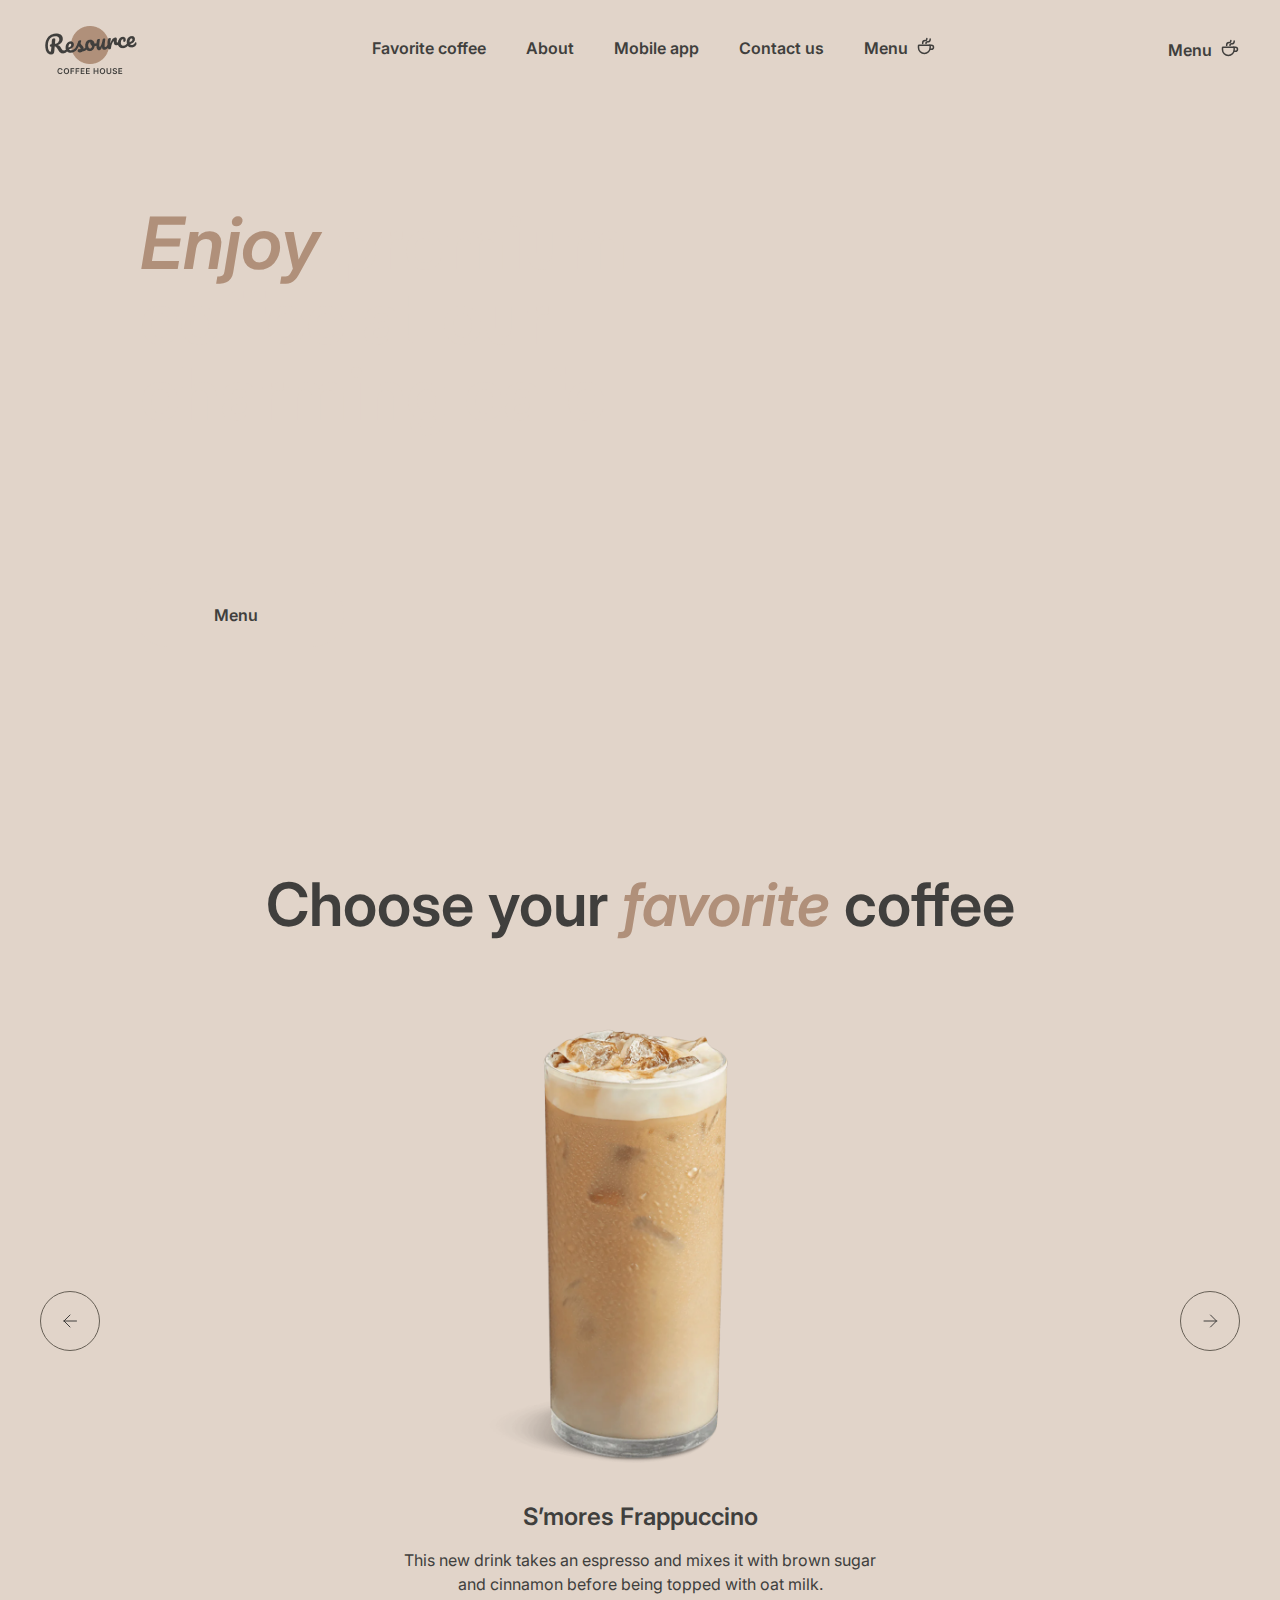
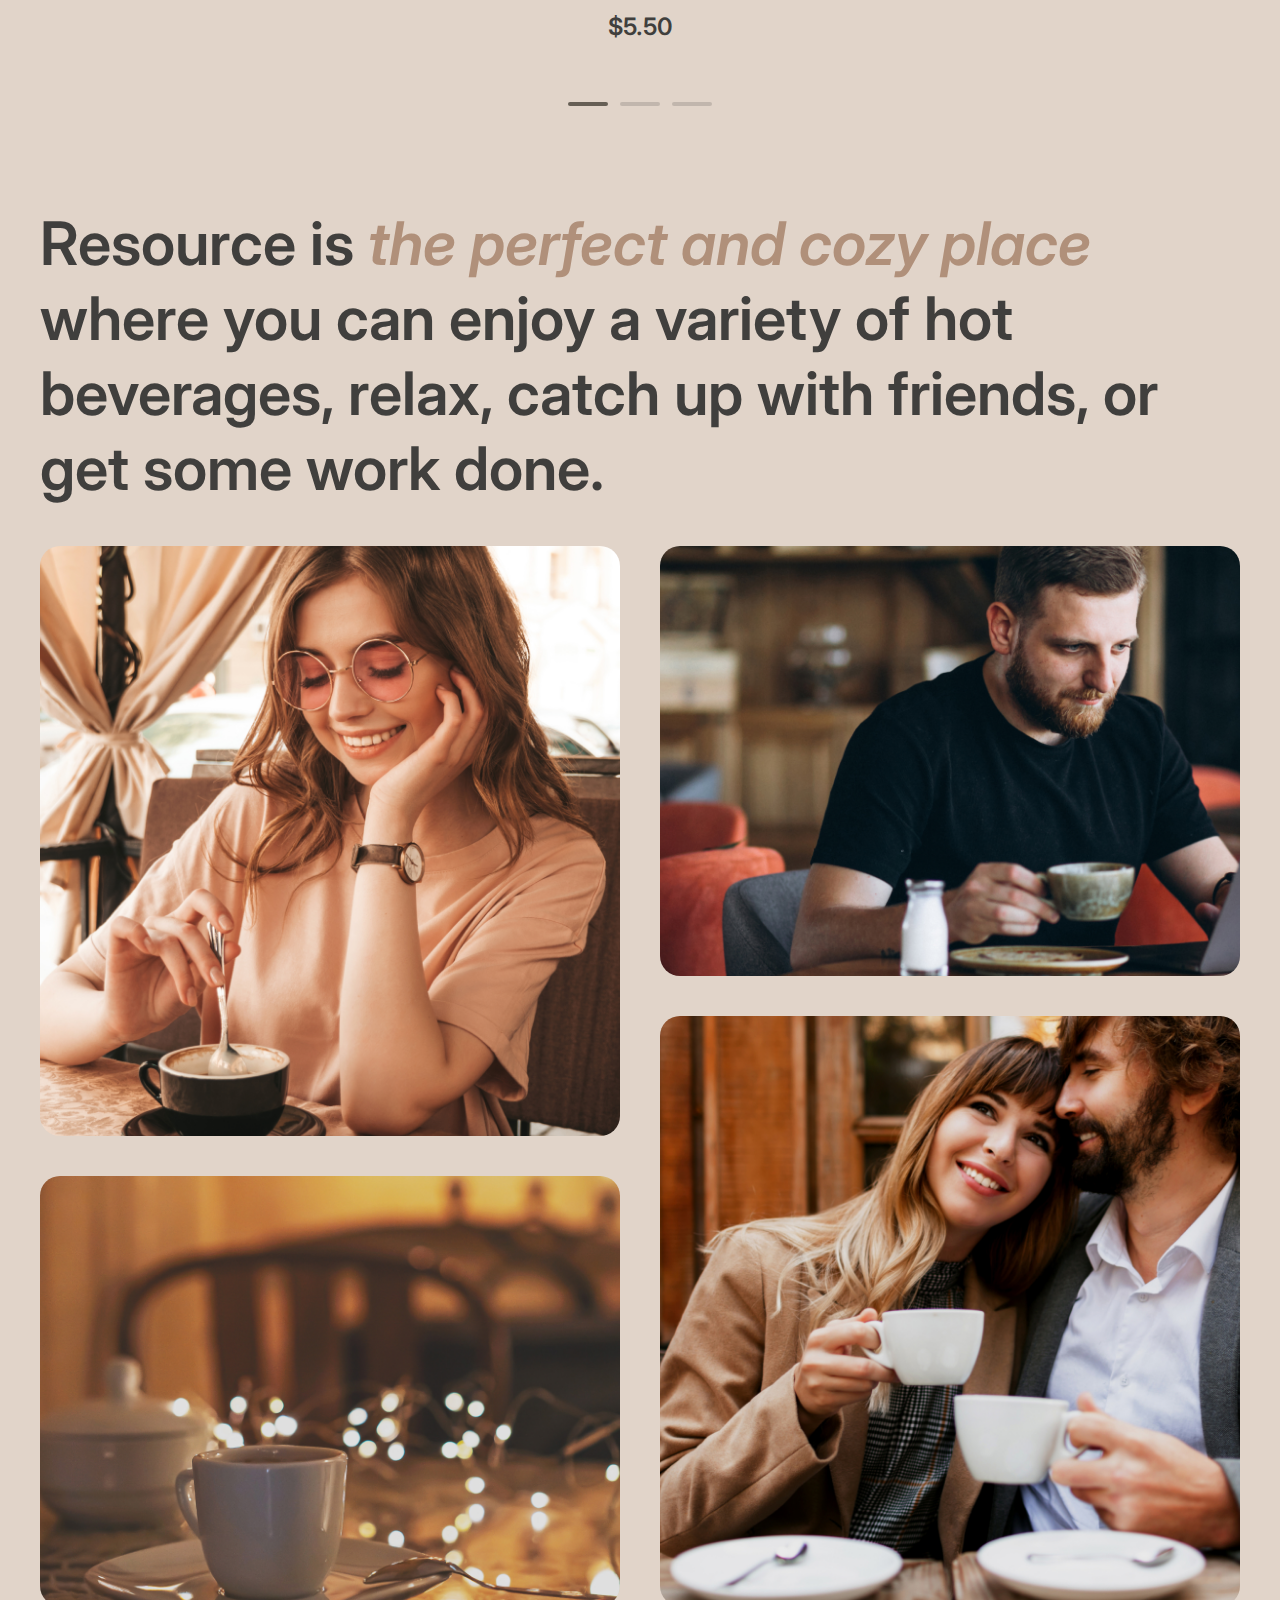
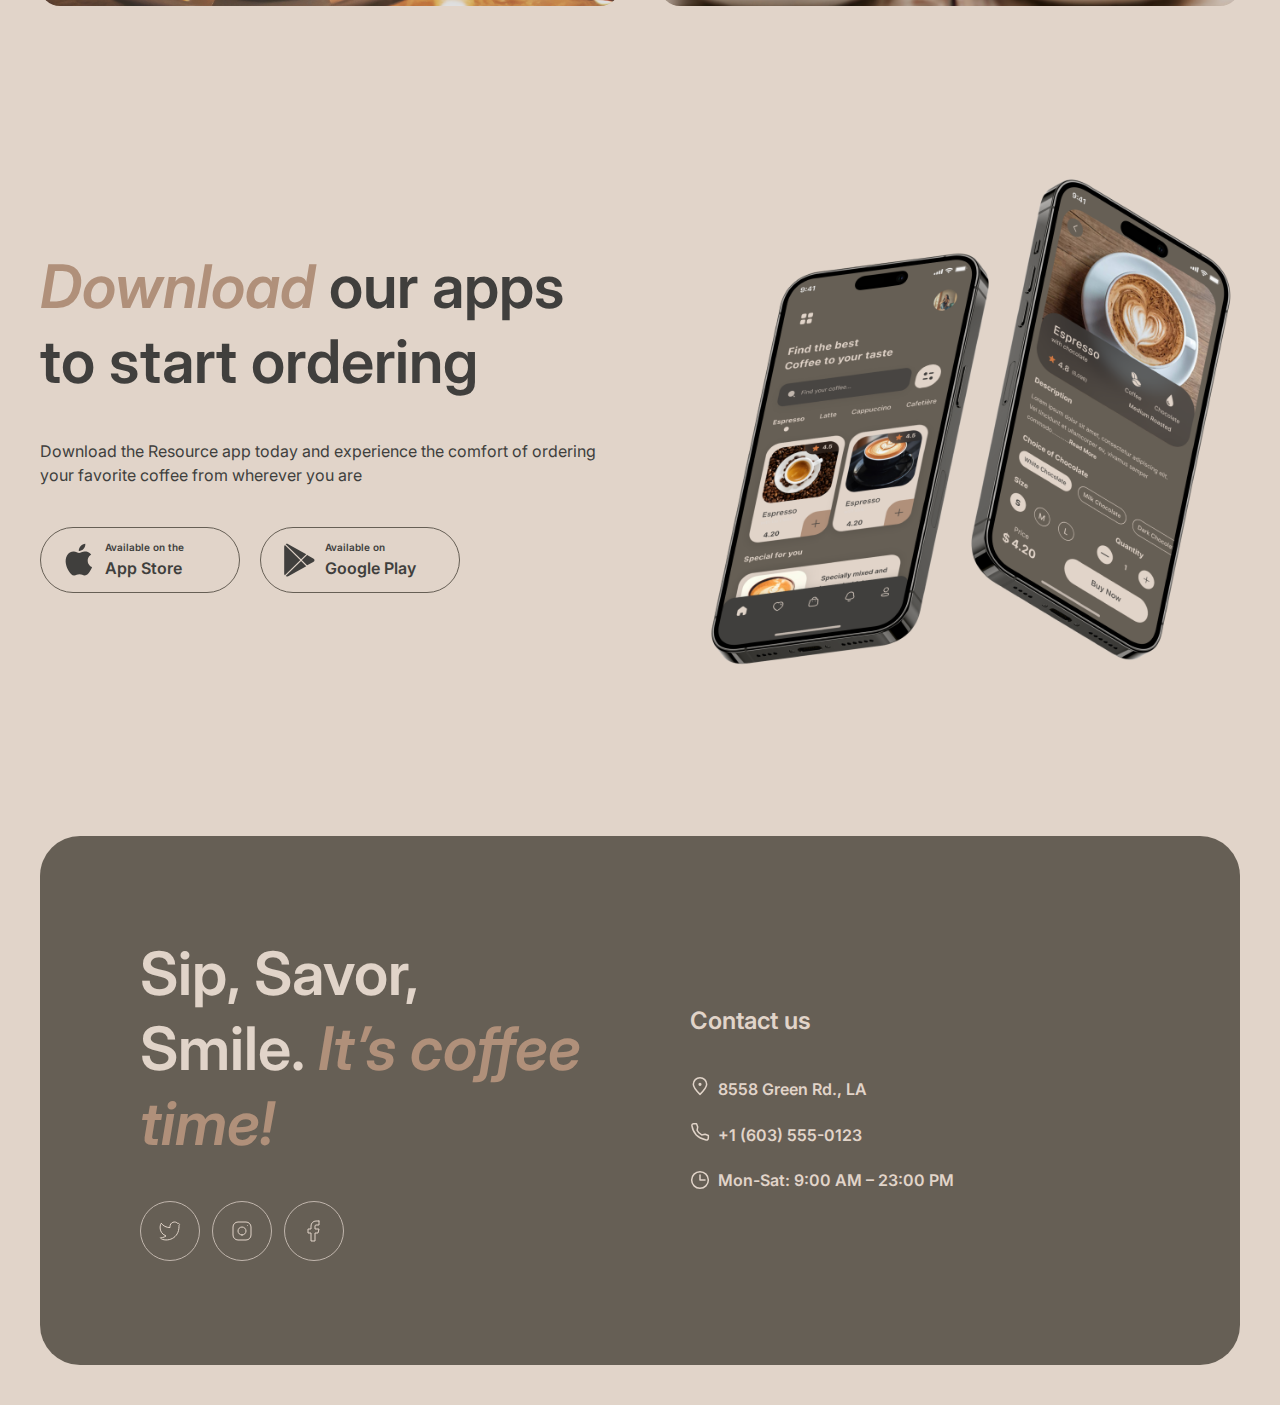
==== commit b020ba6d: "feat: complited week 3" ====
--- a/coffee-house/index.html
+++ b/coffee-house/index.html
@@ -26,21 +26,28 @@
                           </svg>
                     </div>
                 </div>
+                
                 <ul class="menu">
                     <li class="menu__item">
-                        <a href="#favorite">Favorite coffee</a>
-                    </li>
-                    <li class="menu__item">
-                        <a href="#about">About</a>
-                    </li>
-                    <li class="menu__item">
-                        <a href="#mobile">Mobile app</a>
-                    </li>
-                    <li class="menu__item">
-                        <a href="#contact">Contact us</a>
-                    </li>
-                    
+                        <a class="scroll" href="#favorite">Favorite coffee</a>
+                    </li>
+                    <li class="menu__item">
+                        <a class="scroll" href="#about">About</a>
+                    </li>
+                    <li class="menu__item">
+                        <a class="scroll" href="#mobile">Mobile app</a>
+                    </li>
+                    <li class="menu__item">
+                        <a class="scroll" href="#contact">Contact us</a>
+                    </li>
+                    <li class="menu__item">
+                        <a href="menu/index.html" class="header__button cup">
+                            <span>Menu</span>
+                            <img src="icons/coffee-cup.svg" alt="coffee-cup">
+                        </a>
+                    </li>
                 </ul>
+
                 <a href="menu/index.html" class="header__button">
                     <span>Menu</span>
                     <img src="icons/coffee-cup.svg" alt="coffee-cup">
@@ -72,21 +79,37 @@
                     Choose your <span>favorite</span> coffee
                 </h2>
                 <div class="favorite__slider">
-                    <button><svg class="favorite__slider-btn noHover" xmlns="http://www.w3.org/2000/svg" width="24" height="24" viewBox="0 0 24 24" fill="none">
+                    <button class="slider__button_prev"><svg class="favorite__slider-btn noHover" xmlns="http://www.w3.org/2000/svg" width="24" height="24" viewBox="0 0 24 24" fill="none">
                         <path d="M18.5 12H6M6 12L12 6M6 12L12 18" stroke="#" stroke-linecap="round" stroke-linejoin="round"/>
                       </svg></button>
-                    <div class="favorite__slider-content">
-                        <img src="images/coffee-slider-1.png" alt="slider-image-1">
-                        <h3 class="favorite__slider-title">S’mores Frappuccino</h3>
-                        <p class="favorite__slider-subtitle">This new drink takes an espresso and mixes it with brown sugar and cinnamon before being topped with oat milk.</p>
-                        <h4 class="favorite__slider-price">$5.50</h4>
-                    </div>
-                    <button><svg class="favorite__slider-btn noHover" xmlns="http://www.w3.org/2000/svg" width="24" height="24" viewBox="0 0 24 24" fill="none">
+                    <div class="slider">
+                        <div class="slider-line">
+                            <div class="favorite__slider-content slide">
+                                <img src="images/coffee-slider-1.png" alt="slider-image-1">
+                                <h3 class="favorite__slider-title">S’mores Frappuccino</h3>
+                                <p class="favorite__slider-subtitle">This new drink takes an espresso and mixes it with brown sugar and cinnamon before being topped with oat milk.</p>
+                                <h4 class="favorite__slider-price">$5.50</h4>
+                            </div>
+                            <div class="favorite__slider-content">
+                                <img src="images/coffee-slider-2.png" alt="slider-image-1">
+                                <h3 class="favorite__slider-title">Caramel Macchiato</h3>
+                                <p class="favorite__slider-subtitle">Fragrant and unique classic espresso with rich caramel-peanut syrup, with cream under whipped thick foam.</p>
+                                <h4 class="favorite__slider-price">$5.00</h4>
+                            </div>
+                            <div class="favorite__slider-content">
+                                <img src="images/coffee-slider-3.png" alt="slider-image-1">
+                                <h3 class="favorite__slider-title">Ice coffee</h3>
+                                <p class="favorite__slider-subtitle">A popular summer drink that tones and invigorates. Prepared from coffee, milk and ice.</p>
+                                <h4 class="favorite__slider-price">$4.50</h4>
+                            </div>
+                        </div>
+                    </div>
+                    <button class="slider__button_next"><svg class="favorite__slider-btn noHover" xmlns="http://www.w3.org/2000/svg" width="24" height="24" viewBox="0 0 24 24" fill="none">
                         <path d="M6 12H18.5M18.5 12L12.5 6M18.5 12L12.5 18" stroke="#" stroke-linecap="round" stroke-linejoin="round"/>
                       </svg></button>
                 </div>
                 <div class="favorite__control">
-                    <div></div>
+                    <div class="active"></div>
                     <div></div>
                     <div></div>
                 </div>
--- a/coffee-house/css/style.min.css
+++ b/coffee-house/css/style.min.css
@@ -1 +1 @@
-@import'../vendor/normalize.css';*{font-family:"Inter",sans-serif;scroll-behavior:smooth}.root{max-width:1440px;background-color:#e1d4c9;margin:0 auto}.hamburger{display:none}.page{max-width:1360px;padding:0 40px}.header{display:-webkit-box;display:-ms-flexbox;display:flex;padding:20px 0;-webkit-box-orient:vertical;-webkit-box-direction:normal;-ms-flex-direction:column;flex-direction:column;-webkit-box-pack:center;-ms-flex-pack:center;justify-content:center;-webkit-box-align:center;-ms-flex-align:center;align-items:center}.header__logo{width:100px;height:60px}.header__navigation{display:-webkit-box;display:-ms-flexbox;display:flex;max-width:1360px;-webkit-box-pack:justify;-ms-flex-pack:justify;justify-content:space-between;-webkit-box-align:center;-ms-flex-align:center;align-items:center;-ms-flex-item-align:stretch;align-self:stretch}.header__button{padding-bottom:4px;text-decoration:none;color:#403f3d;display:-webkit-box;display:-ms-flexbox;display:flex;-webkit-box-pack:center;-ms-flex-pack:center;justify-content:center;-webkit-box-align:start;-ms-flex-align:start;align-items:flex-start;gap:8px;font-size:16px;font-style:normal;font-weight:600;line-height:150%;background-image:-webkit-gradient(linear, left top, left bottom, from(currentColor), to(currentColor));background-image:linear-gradient(currentColor, currentColor);background-position:50% 100%;background-repeat:no-repeat;background-size:0% 2px;-webkit-transition:background-size .7s;transition:background-size .7s}.header__button:hover{background-size:100% 2px}.menu{display:-webkit-box;display:-ms-flexbox;display:flex;gap:40px;list-style-type:none;margin:0;padding:0}.menu__item{padding-bottom:4px;font-size:16px;font-style:normal;font-weight:600;line-height:150%;color:#403f3d;background-image:-webkit-gradient(linear, left top, left bottom, from(currentColor), to(currentColor));background-image:linear-gradient(currentColor, currentColor);background-position:50% 100%;background-repeat:no-repeat;background-size:0% 2px;-webkit-transition:background-size .7s;transition:background-size .7s}.menu__item:hover{background-size:100% 2px}.menu__item a{color:#403f3d;text-decoration:none}.enjoy{height:clamp(552px,89.58vw,664px);border-radius:40px;position:relative}.enjoy__descr{padding:100px;display:-webkit-box;display:-ms-flexbox;display:flex;max-width:530px;-webkit-box-orient:vertical;-webkit-box-direction:normal;-ms-flex-direction:column;flex-direction:column;-webkit-box-pack:center;-ms-flex-pack:center;justify-content:center;-webkit-box-align:start;-ms-flex-align:start;align-items:flex-start;gap:40px;width:clamp(290px,69vw,530px);height:445px}.enjoy__video{border-radius:40px;z-index:1;position:absolute;height:100%;width:100%;-o-object-fit:cover;object-fit:cover}.enjoy span{font-size:clamp(42px,9.375vw,72px);font-style:italic;font-weight:600;line-height:105%;color:#b0907a;z-index:2}.enjoy__title{font-size:clamp(42px,9.375vw,72px);margin:0;color:#e1d4c9;font-weight:600;line-height:105%;z-index:2}.enjoy__subtitle{margin:0;font-size:clamp(16px,9.375vw,16px);font-style:normal;font-weight:400;line-height:150%;color:#e1d4c9;z-index:2}.enjoy__button{z-index:2;display:-webkit-box;display:-ms-flexbox;display:flex;-webkit-box-pack:center;-ms-flex-pack:center;justify-content:center;-webkit-box-align:center;-ms-flex-align:center;align-items:center;font-size:16px;font-style:normal;font-weight:600;line-height:150%;border-radius:100px;width:200px;border:none;text-decoration:none;cursor:pointer;color:#403f3d}.enjoy__button div{z-index:2;display:-webkit-box;display:-ms-flexbox;display:flex;-webkit-box-pack:center;-ms-flex-pack:center;justify-content:center;-webkit-box-align:center;-ms-flex-align:center;align-items:center;border-radius:100px;width:200px;padding:20px 78px;border:none;text-decoration:none;background-color:#e1d4c9;gap:8px}.enjoy__button img{opacity:0;width:0;-webkit-transition:width .6s ease,opacity .6s ease;transition:width .6s ease,opacity .6s ease}.enjoy__button:hover img{opacity:1;width:100%}.favorite{display:-webkit-box;display:-ms-flexbox;display:flex;-webkit-box-orient:vertical;-webkit-box-direction:normal;-ms-flex-direction:column;flex-direction:column;-webkit-box-align:center;-ms-flex-align:center;align-items:center;color:#403f3d;margin:100px 0}.favorite__title{font-size:60px;font-weight:600;line-height:125%;margin:0}.favorite__title span{font-size:60px;font-style:italic;font-weight:600;line-height:125%;color:#b0907a}.favorite__slider{display:-webkit-box;display:-ms-flexbox;display:flex;-webkit-box-align:center;-ms-flex-align:center;align-items:center;-webkit-box-pack:justify;-ms-flex-pack:justify;justify-content:space-between;width:100%;margin-top:40px}.favorite__slider button{background-color:rgba(0,0,0,0);border:none;margin:0;padding:0;cursor:pointer}.favorite__slider-btn{border-radius:50%;border:1px solid #665f55;padding:17px;width:24px;height:24px;-webkit-transition:background-color .6s ease;transition:background-color .6s ease;stroke:#403f3d}.favorite__slider-btn:hover{background-color:#665f55;stroke:#e1d4c9}.favorite__slider-title,.favorite__slider-price{font-size:24px;font-style:normal;font-weight:600;line-height:125%;margin:0}.favorite__slider-subtitle{font-size:16px;font-style:normal;font-weight:400;line-height:150%;margin:16px 0;text-align:center}.favorite__slider-content{display:-webkit-box;display:-ms-flexbox;display:flex;-webkit-box-orient:vertical;-webkit-box-direction:normal;-ms-flex-direction:column;flex-direction:column;-webkit-box-pack:center;-ms-flex-pack:center;justify-content:center;-webkit-box-align:center;-ms-flex-align:center;align-items:center;width:clamp(348px,62.5vw,480px);text-align:center}.favorite__slider-content img{margin-bottom:20px;width:clamp(348px,64.75vw,480px)}.favorite__control{display:-webkit-box;display:-ms-flexbox;display:flex;gap:12px;margin-top:40px}.favorite__control div{border-radius:100px;width:40px;height:4px;background-color:#c1b6ad}.favorite__control div:nth-child(1){background-color:#665f55}.about{margin-bottom:100px;min-height:1325px}.about__conteiner{text-align:center;-webkit-box-sizing:border-box;box-sizing:border-box;-o-object-fit:contain;object-fit:contain;width:auto;overflow:hidden}.about__title{margin:0;font-size:clamp(32px,7.8vw,60px);font-style:normal;font-weight:600;line-height:125%;color:#403f3d}.about__title span{font-size:clamp(32px,7.8vw,60px);font-style:italic;font-weight:600;line-height:125%;color:#b0907a}.about__photo{display:-webkit-box;display:-ms-flexbox;display:flex;-webkit-box-align:start;-ms-flex-align:start;align-items:flex-start;max-height:1060px;gap:40px;-ms-flex-item-align:stretch;align-self:stretch;margin-bottom:40px;margin-top:40px}.about__photo div{display:-webkit-box;display:-ms-flexbox;display:flex;-webkit-box-orient:vertical;-webkit-box-direction:normal;-ms-flex-direction:column;flex-direction:column;-webkit-box-align:center;-ms-flex-align:center;align-items:center;gap:40px}.about__photo div .item1{width:100%;height:590px}.about__photo div .item2{width:100%;height:430px}.about__photo div .item3{width:100%;height:430px}.about__photo div .item4{width:100%;height:590px}.about__block{display:-webkit-box;display:-ms-flexbox;display:flex;overflow:hidden;-webkit-box-pack:center;-ms-flex-pack:center;justify-content:center;-webkit-box-align:center;-ms-flex-align:center;align-items:center;border-radius:20px;width:clamp(100%,50vh,50%)}.about__block img{-o-object-fit:cover;object-fit:cover;width:100%;height:726px;-webkit-transform:scale(1.2);transform:scale(1.2);-webkit-transition:-webkit-transform 1s ease;transition:-webkit-transform 1s ease;transition:transform 1s ease;transition:transform 1s ease, -webkit-transform 1s ease}.about__block img:hover{-webkit-transform:scale(1);transform:scale(1)}.mobile{min-height:630px;display:-webkit-box;display:-ms-flexbox;display:flex;-webkit-box-align:center;-ms-flex-align:center;align-items:center;margin-bottom:100px;gap:100px}.mobile__info{display:-webkit-box;display:-ms-flexbox;display:flex;gap:40px;-webkit-box-orient:vertical;-webkit-box-direction:normal;-ms-flex-direction:column;flex-direction:column;width:clamp(348px,89.58vw,850px)}.mobile__info span{font-size:60px;font-style:italic;font-weight:600;line-height:125%;color:#b0907a}.mobile__img{width:clamp(348px,42vw,630px)}.mobile__title{margin:0;font-size:clamp(32px,7.8vw,60px);font-style:normal;font-weight:600;line-height:125%;color:#403f3d}.mobile__title span{font-size:clamp(32px,7.8vw,60px)}.mobile__subtitle{margin:0;font-size:16px;font-style:normal;font-weight:400;line-height:150%;color:#403f3d}.mobile__links{display:-webkit-box;display:-ms-flexbox;display:flex;gap:20px}.mobile__link{display:-webkit-box;display:-ms-flexbox;display:flex;width:200px;padding:12px 20px;-webkit-box-align:center;-ms-flex-align:center;align-items:center;gap:8px;border:1px solid #665f55;border-radius:100px;-webkit-box-sizing:border-box;box-sizing:border-box;background-color:rgba(0,0,0,0);cursor:pointer;-webkit-transition:background-color .3s ease;transition:background-color .3s ease}.mobile__link svg{fill:#403f3d}.mobile__link:hover{background-color:#665f55}.mobile__link:hover svg{fill:#e1d4c9}.mobile__link:hover div p,.mobile__link:hover div h3{color:#e1d4c9}.mobile__link div{display:-webkit-box;display:-ms-flexbox;display:flex;-webkit-box-orient:vertical;-webkit-box-direction:normal;-ms-flex-direction:column;flex-direction:column;-webkit-box-align:start;-ms-flex-align:start;align-items:flex-start;gap:2px}.mobile__link div h3{margin:0;font-size:10px;font-style:normal;font-weight:600;line-height:140%;color:#403f3d}.mobile__link div p{margin:0;color:#403f3d;font-size:16px;font-style:normal;font-weight:600;line-height:150%}.footer{background-color:#665f55;min-height:250px;padding:100px;display:-webkit-box;display:-ms-flexbox;display:flex;-webkit-box-align:center;-ms-flex-align:center;align-items:center;gap:100px;border-radius:40px;margin-bottom:40px}.footer__info{display:-webkit-box;display:-ms-flexbox;display:flex;-webkit-box-orient:vertical;-webkit-box-direction:normal;-ms-flex-direction:column;flex-direction:column;-webkit-box-pack:center;-ms-flex-pack:center;justify-content:center;-webkit-box-align:start;-ms-flex-align:start;align-items:flex-start;gap:40px;-webkit-box-flex:1;-ms-flex:1 0 0px;flex:1 0 0}.footer__title{margin:0;color:#e1d4c9;font-size:clamp(32px,7.8vw,60px);font-style:normal;font-weight:600;line-height:125%}.footer__title span{font-style:italic;color:#b0907a}.footer__links{display:-webkit-box;display:-ms-flexbox;display:flex;gap:12px}.footer__images{width:24px;height:24px;border:1px solid #c1b6ad;padding:17px;border-radius:100px;stroke:#e1d4c9;-webkit-transition:background-color .6s ease;transition:background-color .6s ease}.footer__images:hover{stroke:#403f3d;stroke-width:5%;background-color:#e1d4c9}.footer__contacts{display:-webkit-box;display:-ms-flexbox;display:flex;-webkit-box-orient:vertical;-webkit-box-direction:normal;-ms-flex-direction:column;flex-direction:column;-webkit-box-pack:center;-ms-flex-pack:center;justify-content:center;-webkit-box-align:start;-ms-flex-align:start;align-items:flex-start;gap:40px;-webkit-box-flex:1;-ms-flex:1 0 0px;flex:1 0 0}.footer__contacts nav{display:-webkit-box;display:-ms-flexbox;display:flex;-webkit-box-align:start;-ms-flex-align:start;align-items:flex-start}.footer__contacts nav ul{display:-webkit-box;display:-ms-flexbox;display:flex;list-style-type:none;display:flex;-webkit-box-orient:vertical;-webkit-box-direction:normal;-ms-flex-direction:column;flex-direction:column;-webkit-box-align:start;-ms-flex-align:start;align-items:flex-start;gap:16px;margin:0;padding:0}.footer__contacts nav ul li{display:-webkit-box;display:-ms-flexbox;display:flex;gap:8px;-webkit-box-align:center;-ms-flex-align:center;align-items:center;font-family:Inter;font-size:16px;font-style:normal;font-weight:600;line-height:150%;color:#e1d4c9;padding-bottom:4px;background-image:-webkit-gradient(linear, left top, left bottom, from(currentColor), to(currentColor));background-image:linear-gradient(currentColor, currentColor);background-position:50% 100%;background-repeat:no-repeat;background-size:0% 2px;-webkit-transition:background-size .6s;transition:background-size .6s}.footer__contacts nav ul li:hover{background-size:100% 2px}.footer__contacts nav ul li:nth-child(3){cursor:default;background-size:0}.footer__contacts nav ul li a{text-decoration:none;color:#e1d4c9}.footer__subtitle{margin:0;font-size:24px;font-style:normal;font-weight:600;line-height:125%;color:#e1d4c9}@media screen and (max-width: 1024px){.noHover{pointer-events:none;cursor:default}.about__title{text-align:left}.about__photo{max-height:none;-webkit-box-orient:vertical;-webkit-box-direction:normal;-ms-flex-direction:column;flex-direction:column;-webkit-box-align:center;-ms-flex-align:center;align-items:center}.about .item2,.about .item3{display:none}.mobile{-webkit-box-orient:vertical;-webkit-box-direction:normal;-ms-flex-direction:column;flex-direction:column}.mobile img{width:clamp(348px,82vw,630px)}.enjoy__button div{-webkit-box-sizing:border-box;box-sizing:border-box}.enjoy__button img{opacity:1;width:20px}.menu__item:hover{background-size:0%}.header__button:hover{background-size:0%}.footer{display:-webkit-box;display:-ms-flexbox;display:flex;-webkit-box-orient:vertical;-webkit-box-direction:normal;-ms-flex-direction:column;flex-direction:column;-webkit-box-align:start;-ms-flex-align:start;align-items:flex-start}.footer nav ul li:hover{background-size:0%}}@media screen and (max-width: 768px){.header__button{margin-top:40px;display:none;gap:16px;-webkit-box-align:center;-ms-flex-align:center;align-items:center}.header__button span{font-size:32px}.header__button img{width:40px;height:40px}.header__navigation{-webkit-box-orient:vertical;-webkit-box-direction:normal;-ms-flex-direction:column;flex-direction:column}.header__menu{display:-webkit-box;display:-ms-flexbox;display:flex;-webkit-box-pack:justify;-ms-flex-pack:justify;justify-content:space-between;-webkit-box-align:center;-ms-flex-align:center;align-items:center;-ms-flex-item-align:stretch;align-self:stretch}.menu{display:none;-webkit-box-orient:vertical;-webkit-box-direction:normal;-ms-flex-direction:column;flex-direction:column;top:0;right:0;width:100%;height:100vh;background-color:rgba(0,0,0,0)}.menu_active{display:-webkit-box;display:-ms-flexbox;display:flex;-webkit-box-orient:vertical;-webkit-box-direction:normal;-ms-flex-direction:column;flex-direction:column;-webkit-box-align:center;-ms-flex-align:center;align-items:center;gap:60px;-ms-flex-item-align:stretch;align-self:stretch;-webkit-box-sizing:border-box;box-sizing:border-box;padding:40px}.menu__item{font-size:32px}.hamburger{display:-webkit-box;display:-ms-flexbox;display:flex;width:44px;height:44px;-webkit-box-pack:center;-ms-flex-pack:center;justify-content:center;-webkit-box-align:center;-ms-flex-align:center;align-items:center;border-radius:100px;border:1px solid #665f55;-webkit-box-orient:vertical;-webkit-box-direction:normal;-ms-flex-direction:column;flex-direction:column;gap:8px}.hamburger svg{display:block;height:2px;width:16px;-webkit-transition:.5s all;transition:.5s all}.hamburger_active svg{margin-bottom:-2px}.hamburger_active svg:nth-child(1){-webkit-transform:translateY(4px) rotate(-45deg);transform:translateY(4px) rotate(-45deg)}.hamburger_active svg:nth-child(2){-webkit-transform:translateY(-4px) rotate(45deg);transform:translateY(-4px) rotate(45deg)}.enjoy__descr{padding:100px 60px}.favorite__title{text-align:center}.about__title{text-align:justify}.footer{padding:100px 60px}}@media screen and (max-width: 670px){.favorite svg{display:none}}@media screen and (max-width: 590px){.enjoy__descr{padding:65px 25px}.footer{padding:80px 40px}}@media screen and (max-width: 470px){.mobile__links{-webkit-box-orient:vertical;-webkit-box-direction:normal;-ms-flex-direction:column;flex-direction:column}}@media screen and (max-width: 440px){.page{padding:0 30px}.enjoy__descr{padding:65px 15px}.footer{padding:70px 25px}}@media screen and (max-width: 380px){.page{padding:0 20px}.enjoy__descr{padding:60px 16px;width:auto}.enjoy__title,.enjoy span{font-size:42px}.enjoy__subtitle{font-size:16px}.favorite__title,.favorite span{font-size:32px}.favorite__slider-content{display:-webkit-box;display:-ms-flexbox;display:flex;-webkit-box-orient:vertical;-webkit-box-direction:normal;-ms-flex-direction:column;flex-direction:column;-webkit-box-align:center;-ms-flex-align:center;align-items:center;-ms-flex-item-align:stretch;align-self:stretch}.about__title,.about span{font-size:32px;text-align:left}.about__photo div .item1,.about__photo div .item4{width:348px}.mobile{gap:40px}.mobile__img{width:348px;height:348px}.mobile__info{width:348px;-webkit-box-align:start;-ms-flex-align:start;align-items:flex-start;-ms-flex-item-align:stretch;align-self:stretch}.mobile__title,.mobile span{font-size:32px}.footer{padding:60px 16px;gap:40px}.footer__title,.footer span{font-size:32px}}/*# sourceMappingURL=style.min.css.map */+@import'../vendor/normalize.css';*{font-family:"Inter",sans-serif;scroll-behavior:smooth}.root{max-width:1440px;background-color:#e1d4c9;margin:0 auto}.hamburger{display:none}.page{max-width:1360px;padding:0 40px}.no-scroll{overflow:clip}.header{display:-webkit-box;display:-ms-flexbox;display:flex;padding:20px 0;-webkit-box-orient:vertical;-webkit-box-direction:normal;-ms-flex-direction:column;flex-direction:column;-webkit-box-pack:center;-ms-flex-pack:center;justify-content:center;-webkit-box-align:center;-ms-flex-align:center;align-items:center}.header__logo{width:100px;height:60px}.header__navigation{display:-webkit-box;display:-ms-flexbox;display:flex;max-width:1360px;-webkit-box-pack:justify;-ms-flex-pack:justify;justify-content:space-between;-webkit-box-align:center;-ms-flex-align:center;align-items:center;-ms-flex-item-align:stretch;align-self:stretch}.header__button{padding-bottom:4px;text-decoration:none;color:#403f3d;display:-webkit-box;display:-ms-flexbox;display:flex;-webkit-box-pack:center;-ms-flex-pack:center;justify-content:center;-webkit-box-align:start;-ms-flex-align:start;align-items:flex-start;gap:8px;font-size:16px;font-style:normal;font-weight:600;line-height:150%;background-image:-webkit-gradient(linear, left top, left bottom, from(currentColor), to(currentColor));background-image:linear-gradient(currentColor, currentColor);background-position:50% 100%;background-repeat:no-repeat;background-size:0% 2px;-webkit-transition:background-size .7s;transition:background-size .7s}.header__button:hover{background-size:100% 2px}.menu{display:-webkit-box;display:-ms-flexbox;display:flex;gap:40px;list-style-type:none;margin:0;padding:0}.menu__item{padding-bottom:4px;font-size:16px;font-style:normal;font-weight:600;line-height:150%;color:#403f3d;background-image:-webkit-gradient(linear, left top, left bottom, from(currentColor), to(currentColor));background-image:linear-gradient(currentColor, currentColor);background-position:50% 100%;background-repeat:no-repeat;background-size:0% 2px;-webkit-transition:background-size .7s;transition:background-size .7s}.menu__item:hover{background-size:100% 2px}.menu__item a{color:#403f3d;text-decoration:none}.enjoy{height:clamp(552px,89.58vw,664px);border-radius:40px;position:relative}.enjoy__descr{padding:100px;display:-webkit-box;display:-ms-flexbox;display:flex;max-width:530px;-webkit-box-orient:vertical;-webkit-box-direction:normal;-ms-flex-direction:column;flex-direction:column;-webkit-box-pack:center;-ms-flex-pack:center;justify-content:center;-webkit-box-align:start;-ms-flex-align:start;align-items:flex-start;gap:40px;width:clamp(290px,69vw,530px);height:445px}.enjoy__video{border-radius:40px;z-index:1;position:absolute;height:100%;width:100%;-o-object-fit:cover;object-fit:cover}.enjoy span{font-size:clamp(42px,9.375vw,72px);font-style:italic;font-weight:600;line-height:105%;color:#b0907a;z-index:2}.enjoy__title{font-size:clamp(42px,9.375vw,72px);margin:0;color:#e1d4c9;font-weight:600;line-height:105%;z-index:2}.enjoy__subtitle{margin:0;font-size:clamp(16px,9.375vw,16px);font-style:normal;font-weight:400;line-height:150%;color:#e1d4c9;z-index:2}.enjoy__button{z-index:2;display:-webkit-box;display:-ms-flexbox;display:flex;-webkit-box-pack:center;-ms-flex-pack:center;justify-content:center;-webkit-box-align:center;-ms-flex-align:center;align-items:center;font-size:16px;font-style:normal;font-weight:600;line-height:150%;border-radius:100px;width:200px;border:none;text-decoration:none;cursor:pointer;color:#403f3d}.enjoy__button div{z-index:2;display:-webkit-box;display:-ms-flexbox;display:flex;-webkit-box-pack:center;-ms-flex-pack:center;justify-content:center;-webkit-box-align:center;-ms-flex-align:center;align-items:center;border-radius:100px;width:200px;padding:20px 78px;border:none;text-decoration:none;background-color:#e1d4c9;gap:8px}.enjoy__button img{opacity:0;width:0;-webkit-transition:width .6s ease,opacity .6s ease;transition:width .6s ease,opacity .6s ease}.enjoy__button:hover img{opacity:1;width:100%}.favorite{display:-webkit-box;display:-ms-flexbox;display:flex;-webkit-box-orient:vertical;-webkit-box-direction:normal;-ms-flex-direction:column;flex-direction:column;-webkit-box-align:center;-ms-flex-align:center;align-items:center;color:#403f3d;margin:100px 0}.favorite__title{font-size:60px;font-weight:600;line-height:125%;margin:0}.favorite__title span{font-size:60px;font-style:italic;font-weight:600;line-height:125%;color:#b0907a}.favorite__slider{display:-webkit-box;display:-ms-flexbox;display:flex;-webkit-box-align:center;-ms-flex-align:center;align-items:center;-webkit-box-pack:justify;-ms-flex-pack:justify;justify-content:space-between;width:100%;margin-top:40px}.favorite__slider button{background-color:rgba(0,0,0,0);border:none;margin:0;padding:0;cursor:pointer}.favorite__slider-btn{border-radius:50%;border:1px solid #665f55;padding:17px;width:24px;height:24px;-webkit-transition:background-color .6s ease;transition:background-color .6s ease;stroke:#403f3d}.favorite__slider-btn:hover{background-color:#665f55;stroke:#e1d4c9}.favorite__slider-title,.favorite__slider-price{font-size:24px;font-style:normal;font-weight:600;line-height:125%;margin:0}.favorite__slider-subtitle{font-size:16px;font-style:normal;font-weight:400;line-height:150%;margin:16px 0;text-align:center}.favorite__slider-content{display:-webkit-box;display:-ms-flexbox;display:flex;-webkit-box-orient:vertical;-webkit-box-direction:normal;-ms-flex-direction:column;flex-direction:column;-webkit-box-pack:center;-ms-flex-pack:center;justify-content:center;-webkit-box-align:center;-ms-flex-align:center;align-items:center;width:clamp(348px,62.5vw,480px);text-align:center}.favorite__slider-content img{margin-bottom:20px;width:clamp(348px,64.75vw,480px)}.favorite__control{display:-webkit-box;display:-ms-flexbox;display:flex;gap:12px;margin-top:40px}.favorite__control div{border-radius:100px;width:40px;height:4px;background-color:#c1b6ad}.favorite__control .active{background-color:#665f55;background-size:0 100px;-webkit-transition:background-size 1s ease;transition:background-size 1s ease}.favorite__control .active:hover{background-size:100% 100px}.slider{width:clamp(348px,64.75vw,480px);margin:20px auto;overflow:hidden}.slider-line{width:clamp(348px,64.75vw,480px);display:-webkit-box;display:-ms-flexbox;display:flex;position:relative;left:0;-webkit-transition:all ease 1s;transition:all ease 1s}.about{margin-bottom:100px;min-height:1325px}.about__conteiner{text-align:center;-webkit-box-sizing:border-box;box-sizing:border-box;-o-object-fit:contain;object-fit:contain;width:auto;overflow:hidden}.about__title{margin:0;font-size:clamp(32px,7.8vw,60px);font-style:normal;font-weight:600;line-height:125%;color:#403f3d}.about__title span{font-size:clamp(32px,7.8vw,60px);font-style:italic;font-weight:600;line-height:125%;color:#b0907a}.about__photo{display:-webkit-box;display:-ms-flexbox;display:flex;-webkit-box-align:start;-ms-flex-align:start;align-items:flex-start;max-height:1060px;gap:40px;-ms-flex-item-align:stretch;align-self:stretch;margin-bottom:40px;margin-top:40px}.about__photo div{display:-webkit-box;display:-ms-flexbox;display:flex;-webkit-box-orient:vertical;-webkit-box-direction:normal;-ms-flex-direction:column;flex-direction:column;-webkit-box-align:center;-ms-flex-align:center;align-items:center;gap:40px}.about__photo div .item1{width:100%;height:590px}.about__photo div .item2{width:100%;height:430px}.about__photo div .item3{width:100%;height:430px}.about__photo div .item4{width:100%;height:590px}.about__block{display:-webkit-box;display:-ms-flexbox;display:flex;overflow:hidden;-webkit-box-pack:center;-ms-flex-pack:center;justify-content:center;-webkit-box-align:center;-ms-flex-align:center;align-items:center;border-radius:20px;width:clamp(100%,50vh,50%)}.about__block img{-o-object-fit:cover;object-fit:cover;width:100%;height:726px;-webkit-transform:scale(1.2);transform:scale(1.2);-webkit-transition:-webkit-transform 1s ease;transition:-webkit-transform 1s ease;transition:transform 1s ease;transition:transform 1s ease, -webkit-transform 1s ease}.about__block img:hover{-webkit-transform:scale(1);transform:scale(1)}.mobile{min-height:630px;display:-webkit-box;display:-ms-flexbox;display:flex;-webkit-box-align:center;-ms-flex-align:center;align-items:center;margin-bottom:100px;gap:100px}.mobile__info{display:-webkit-box;display:-ms-flexbox;display:flex;gap:40px;-webkit-box-orient:vertical;-webkit-box-direction:normal;-ms-flex-direction:column;flex-direction:column;width:clamp(348px,89.58vw,850px)}.mobile__info span{font-size:60px;font-style:italic;font-weight:600;line-height:125%;color:#b0907a}.mobile__img{width:clamp(348px,42vw,630px)}.mobile__title{margin:0;font-size:clamp(32px,7.8vw,60px);font-style:normal;font-weight:600;line-height:125%;color:#403f3d}.mobile__title span{font-size:clamp(32px,7.8vw,60px)}.mobile__subtitle{margin:0;font-size:16px;font-style:normal;font-weight:400;line-height:150%;color:#403f3d}.mobile__links{display:-webkit-box;display:-ms-flexbox;display:flex;gap:20px}.mobile__link{display:-webkit-box;display:-ms-flexbox;display:flex;width:200px;padding:12px 20px;-webkit-box-align:center;-ms-flex-align:center;align-items:center;gap:8px;border:1px solid #665f55;border-radius:100px;-webkit-box-sizing:border-box;box-sizing:border-box;background-color:rgba(0,0,0,0);cursor:pointer;-webkit-transition:background-color .3s ease;transition:background-color .3s ease}.mobile__link svg{fill:#403f3d}.mobile__link:hover{background-color:#665f55}.mobile__link:hover svg{fill:#e1d4c9}.mobile__link:hover div p,.mobile__link:hover div h3{color:#e1d4c9}.mobile__link div{display:-webkit-box;display:-ms-flexbox;display:flex;-webkit-box-orient:vertical;-webkit-box-direction:normal;-ms-flex-direction:column;flex-direction:column;-webkit-box-align:start;-ms-flex-align:start;align-items:flex-start;gap:2px}.mobile__link div h3{margin:0;font-size:10px;font-style:normal;font-weight:600;line-height:140%;color:#403f3d}.mobile__link div p{margin:0;color:#403f3d;font-size:16px;font-style:normal;font-weight:600;line-height:150%}.footer{background-color:#665f55;min-height:250px;padding:100px;display:-webkit-box;display:-ms-flexbox;display:flex;-webkit-box-align:center;-ms-flex-align:center;align-items:center;gap:100px;border-radius:40px;margin-bottom:40px}.footer__info{display:-webkit-box;display:-ms-flexbox;display:flex;-webkit-box-orient:vertical;-webkit-box-direction:normal;-ms-flex-direction:column;flex-direction:column;-webkit-box-pack:center;-ms-flex-pack:center;justify-content:center;-webkit-box-align:start;-ms-flex-align:start;align-items:flex-start;gap:40px;-webkit-box-flex:1;-ms-flex:1 0 0px;flex:1 0 0}.footer__title{margin:0;color:#e1d4c9;font-size:clamp(32px,7.8vw,60px);font-style:normal;font-weight:600;line-height:125%}.footer__title span{font-style:italic;color:#b0907a}.footer__links{display:-webkit-box;display:-ms-flexbox;display:flex;gap:12px}.footer__images{width:24px;height:24px;border:1px solid #c1b6ad;padding:17px;border-radius:100px;stroke:#e1d4c9;-webkit-transition:background-color .6s ease;transition:background-color .6s ease}.footer__images:hover{stroke:#403f3d;stroke-width:5%;background-color:#e1d4c9}.footer__contacts{display:-webkit-box;display:-ms-flexbox;display:flex;-webkit-box-orient:vertical;-webkit-box-direction:normal;-ms-flex-direction:column;flex-direction:column;-webkit-box-pack:center;-ms-flex-pack:center;justify-content:center;-webkit-box-align:start;-ms-flex-align:start;align-items:flex-start;gap:40px;-webkit-box-flex:1;-ms-flex:1 0 0px;flex:1 0 0}.footer__contacts nav{display:-webkit-box;display:-ms-flexbox;display:flex;-webkit-box-align:start;-ms-flex-align:start;align-items:flex-start}.footer__contacts nav ul{display:-webkit-box;display:-ms-flexbox;display:flex;list-style-type:none;display:flex;-webkit-box-orient:vertical;-webkit-box-direction:normal;-ms-flex-direction:column;flex-direction:column;-webkit-box-align:start;-ms-flex-align:start;align-items:flex-start;gap:16px;margin:0;padding:0}.footer__contacts nav ul li{display:-webkit-box;display:-ms-flexbox;display:flex;gap:8px;-webkit-box-align:center;-ms-flex-align:center;align-items:center;font-family:Inter;font-size:16px;font-style:normal;font-weight:600;line-height:150%;color:#e1d4c9;padding-bottom:4px;background-image:-webkit-gradient(linear, left top, left bottom, from(currentColor), to(currentColor));background-image:linear-gradient(currentColor, currentColor);background-position:50% 100%;background-repeat:no-repeat;background-size:0% 2px;-webkit-transition:background-size .6s;transition:background-size .6s}.footer__contacts nav ul li:hover{background-size:100% 2px}.footer__contacts nav ul li:nth-child(3){cursor:default;background-size:0}.footer__contacts nav ul li a{text-decoration:none;color:#e1d4c9}.footer__subtitle{margin:0;font-size:24px;font-style:normal;font-weight:600;line-height:125%;color:#e1d4c9}@media screen and (max-width: 1024px){.noHover{pointer-events:none;cursor:default}.about__title{text-align:left}.about__photo{max-height:none;-webkit-box-orient:vertical;-webkit-box-direction:normal;-ms-flex-direction:column;flex-direction:column;-webkit-box-align:center;-ms-flex-align:center;align-items:center}.about .item2,.about .item3{display:none}.mobile{-webkit-box-orient:vertical;-webkit-box-direction:normal;-ms-flex-direction:column;flex-direction:column}.mobile img{width:clamp(348px,82vw,630px)}.enjoy__button div{-webkit-box-sizing:border-box;box-sizing:border-box}.enjoy__button img{opacity:1;width:20px}.menu__item:hover{background-size:0%}.header__button:hover{background-size:0%}.footer{display:-webkit-box;display:-ms-flexbox;display:flex;-webkit-box-orient:vertical;-webkit-box-direction:normal;-ms-flex-direction:column;flex-direction:column;-webkit-box-align:start;-ms-flex-align:start;align-items:flex-start}.footer nav ul li:hover{background-size:0%}}@media screen and (max-width: 768px){.header__button{margin-top:40px;display:none;gap:16px;-webkit-box-align:center;-ms-flex-align:center;align-items:center}.header__button span{font-size:32px}.header__button img{width:40px;height:40px}.header__navigation{-webkit-box-orient:vertical;-webkit-box-direction:normal;-ms-flex-direction:column;flex-direction:column}.header__menu{display:-webkit-box;display:-ms-flexbox;display:flex;-webkit-box-pack:justify;-ms-flex-pack:justify;justify-content:space-between;-webkit-box-align:center;-ms-flex-align:center;align-items:center;-ms-flex-item-align:stretch;align-self:stretch}.cup{margin:0;display:block}.menu{display:none;-webkit-box-orient:vertical;-webkit-box-direction:normal;-ms-flex-direction:column;flex-direction:column;top:0;right:0;width:100%;height:100vh;background-color:rgba(0,0,0,0)}.menu_active{display:-webkit-box;display:-ms-flexbox;display:flex;-webkit-box-orient:vertical;-webkit-box-direction:normal;-ms-flex-direction:column;flex-direction:column;-webkit-box-align:center;-ms-flex-align:center;align-items:center;gap:60px;-ms-flex-item-align:stretch;align-self:stretch;-webkit-box-sizing:border-box;box-sizing:border-box;padding:40px}.menu__item{font-size:32px}.hamburger{display:-webkit-box;display:-ms-flexbox;display:flex;width:44px;height:44px;-webkit-box-pack:center;-ms-flex-pack:center;justify-content:center;-webkit-box-align:center;-ms-flex-align:center;align-items:center;border-radius:100px;border:1px solid #665f55;-webkit-box-orient:vertical;-webkit-box-direction:normal;-ms-flex-direction:column;flex-direction:column;gap:8px}.hamburger svg{display:block;height:2px;width:16px;-webkit-transition:.5s all;transition:.5s all}.hamburger_active svg{margin-bottom:-2px}.hamburger_active svg:nth-child(1){-webkit-transform:translateY(4px) rotate(-45deg);transform:translateY(4px) rotate(-45deg)}.hamburger_active svg:nth-child(2){-webkit-transform:translateY(-4px) rotate(45deg);transform:translateY(-4px) rotate(45deg)}.enjoy__descr{padding:100px 60px}.favorite__title{text-align:center}.about__title{text-align:justify}.footer{padding:100px 60px}}@media screen and (max-width: 670px){.favorite svg{display:none}}@media screen and (max-width: 590px){.enjoy__descr{padding:65px 25px}.footer{padding:80px 40px}}@media screen and (max-width: 470px){.mobile__links{-webkit-box-orient:vertical;-webkit-box-direction:normal;-ms-flex-direction:column;flex-direction:column}}@media screen and (max-width: 440px){.page{padding:0 30px}.enjoy__descr{padding:65px 15px}.footer{padding:70px 25px}}@media screen and (max-width: 380px){.page{padding:0 20px}.enjoy__descr{padding:60px 16px;width:auto}.enjoy__title,.enjoy span{font-size:42px}.enjoy__subtitle{font-size:16px}.favorite__title,.favorite span{font-size:32px}.favorite__slider-content{display:-webkit-box;display:-ms-flexbox;display:flex;-webkit-box-orient:vertical;-webkit-box-direction:normal;-ms-flex-direction:column;flex-direction:column;-webkit-box-align:center;-ms-flex-align:center;align-items:center;-ms-flex-item-align:stretch;align-self:stretch}.about__title,.about span{font-size:32px;text-align:left}.about__photo div .item1,.about__photo div .item4{width:348px}.mobile{gap:40px}.mobile__img{width:348px;height:348px}.mobile__info{width:348px;-webkit-box-align:start;-ms-flex-align:start;align-items:flex-start;-ms-flex-item-align:stretch;align-self:stretch}.mobile__title,.mobile span{font-size:32px}.footer{padding:60px 16px;gap:40px}.footer__title,.footer span{font-size:32px}}/*# sourceMappingURL=style.min.css.map */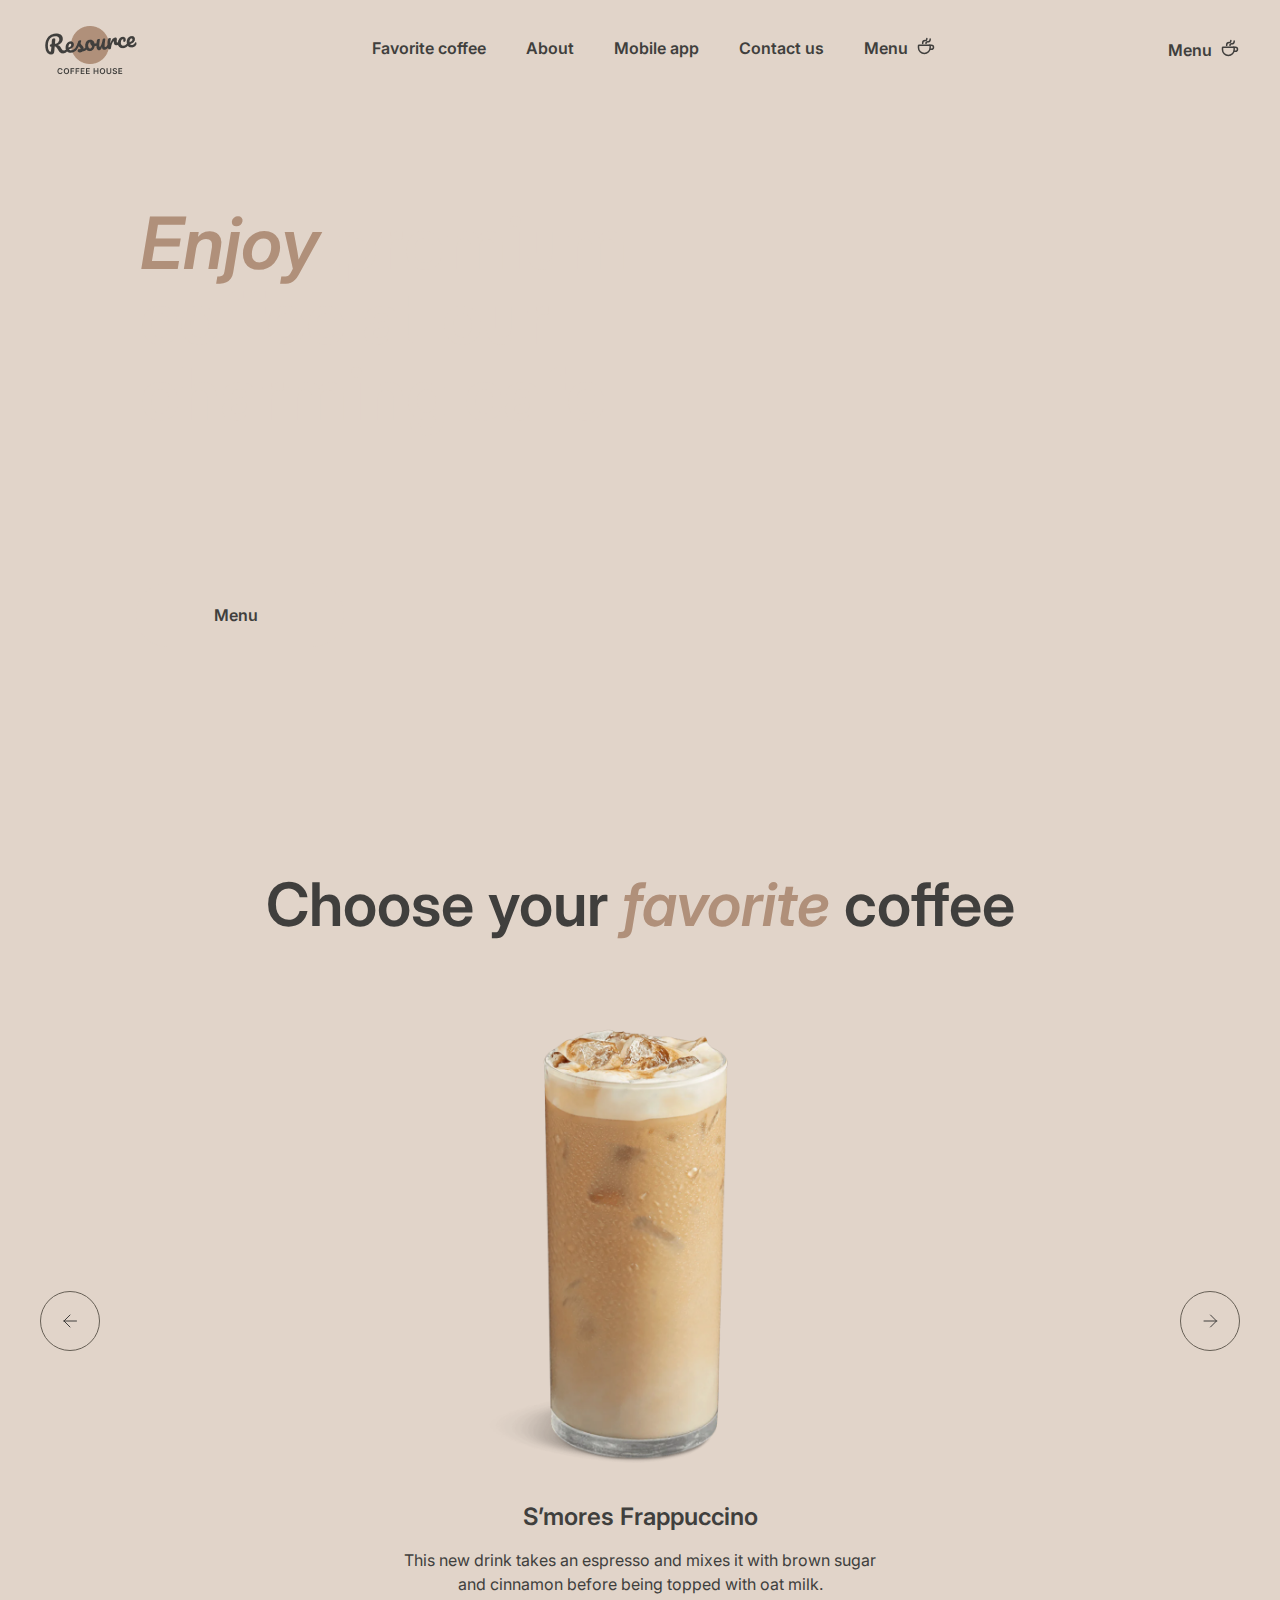
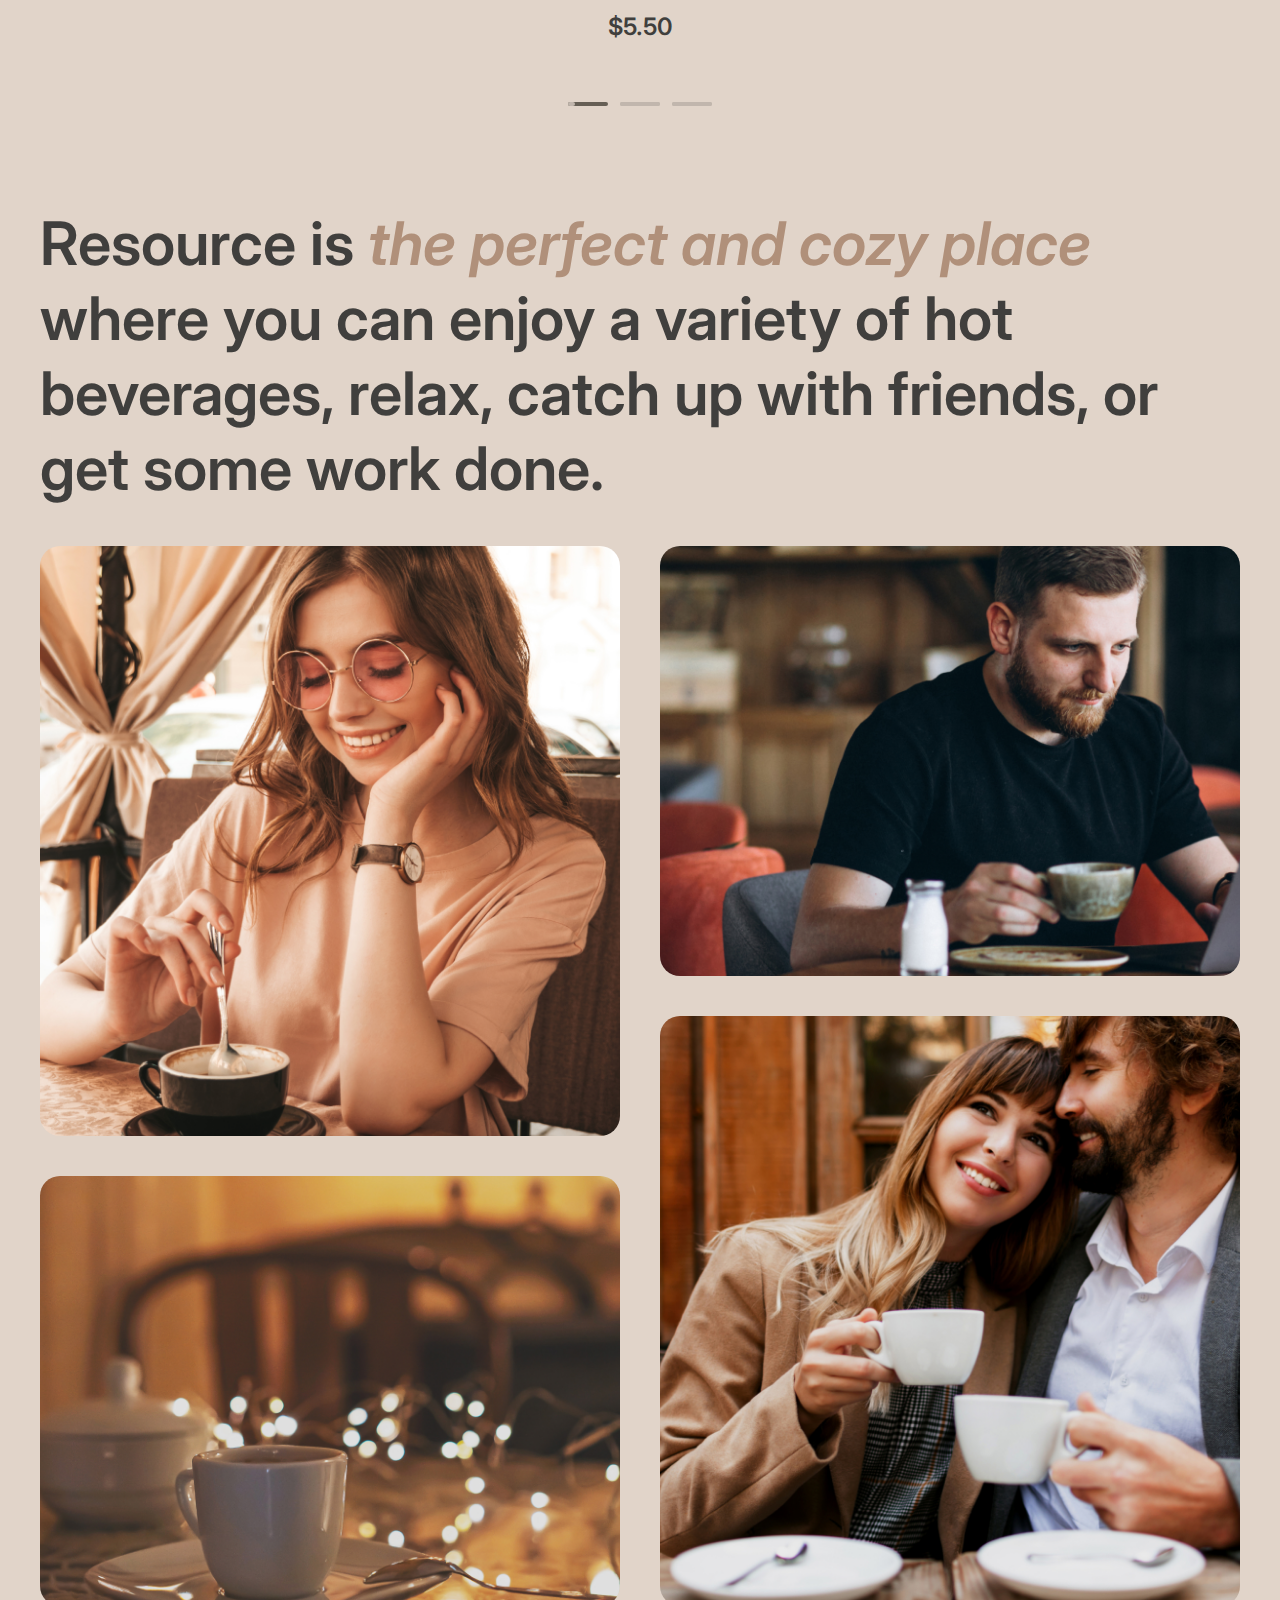
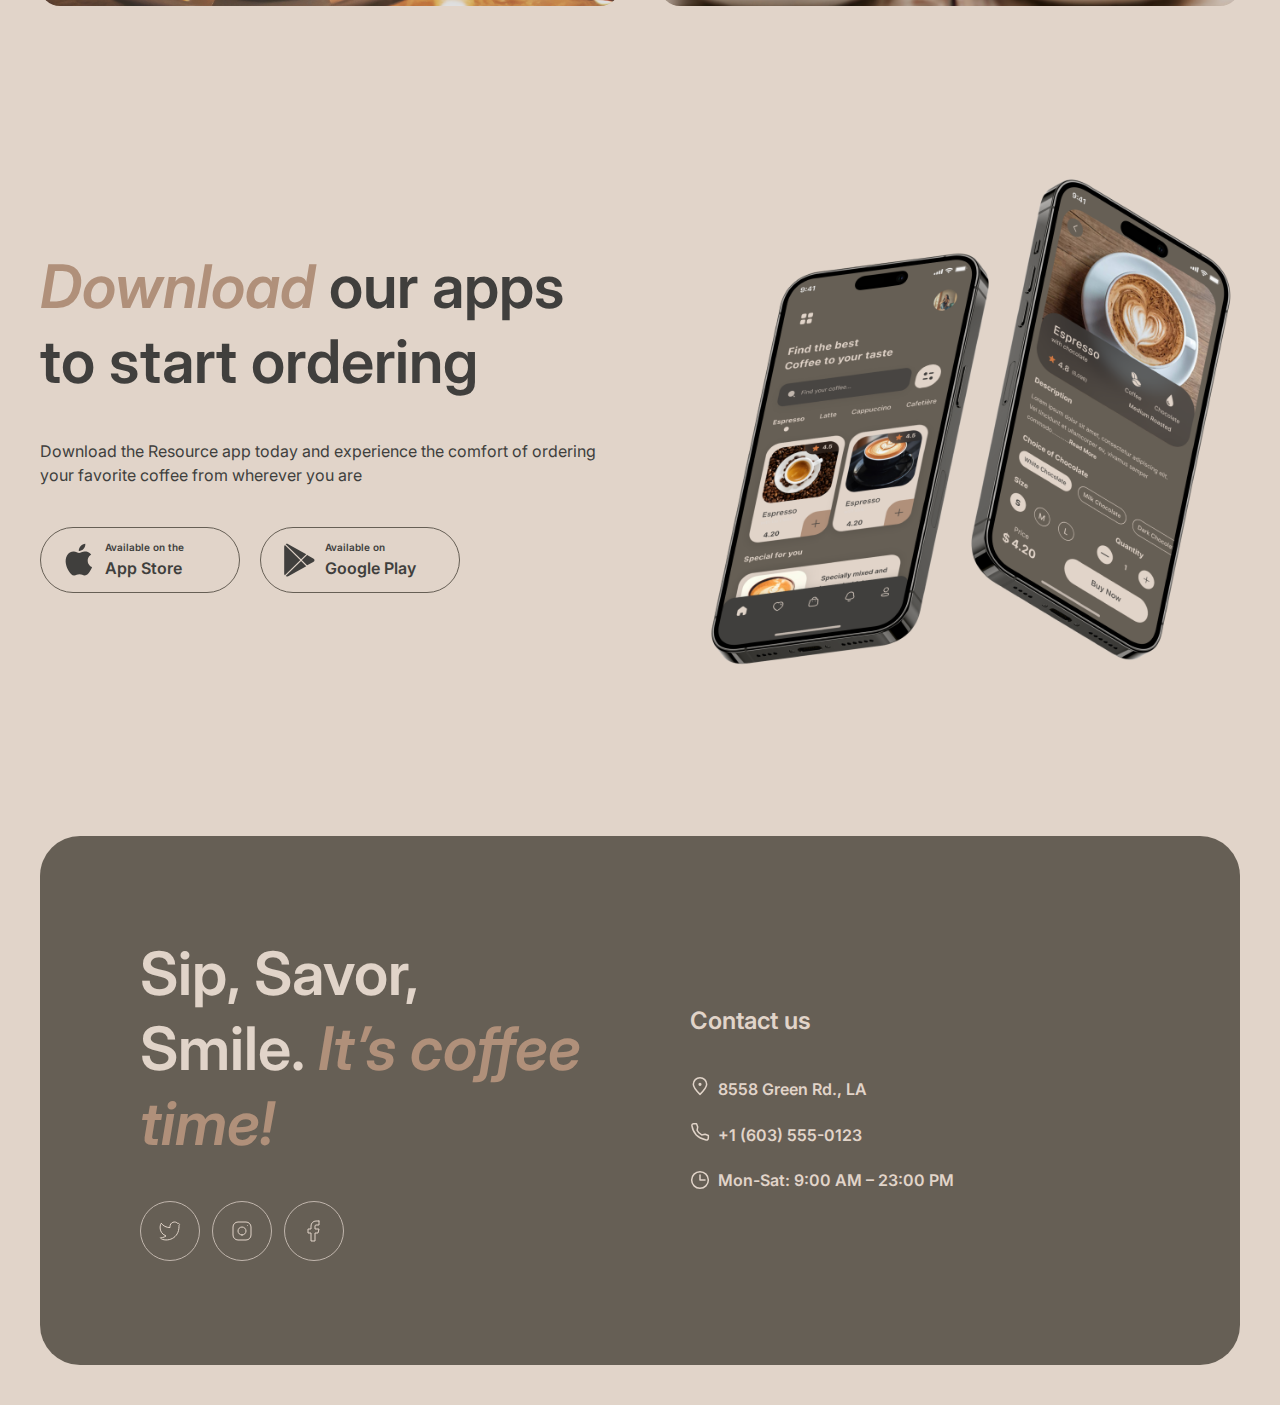
==== commit 276d47b3: "feat: added animations" ====
--- a/coffee-house/index.html
+++ b/coffee-house/index.html
@@ -109,9 +109,15 @@
                       </svg></button>
                 </div>
                 <div class="favorite__control">
-                    <div class="active"></div>
-                    <div></div>
-                    <div></div>
+                    <div class="point">
+                        <div class="point-full"></div>
+                    </div>
+                    <div class="point">
+                        <div class="point-full"></div>
+                    </div>
+                    <div class="point">
+                        <div class="point-full"></div>
+                    </div>
                 </div>
             </section>
 
--- a/coffee-house/css/style.min.css
+++ b/coffee-house/css/style.min.css
@@ -1 +1 @@
-@import'../vendor/normalize.css';*{font-family:"Inter",sans-serif;scroll-behavior:smooth}.root{max-width:1440px;background-color:#e1d4c9;margin:0 auto}.hamburger{display:none}.page{max-width:1360px;padding:0 40px}.no-scroll{overflow:clip}.header{display:-webkit-box;display:-ms-flexbox;display:flex;padding:20px 0;-webkit-box-orient:vertical;-webkit-box-direction:normal;-ms-flex-direction:column;flex-direction:column;-webkit-box-pack:center;-ms-flex-pack:center;justify-content:center;-webkit-box-align:center;-ms-flex-align:center;align-items:center}.header__logo{width:100px;height:60px}.header__navigation{display:-webkit-box;display:-ms-flexbox;display:flex;max-width:1360px;-webkit-box-pack:justify;-ms-flex-pack:justify;justify-content:space-between;-webkit-box-align:center;-ms-flex-align:center;align-items:center;-ms-flex-item-align:stretch;align-self:stretch}.header__button{padding-bottom:4px;text-decoration:none;color:#403f3d;display:-webkit-box;display:-ms-flexbox;display:flex;-webkit-box-pack:center;-ms-flex-pack:center;justify-content:center;-webkit-box-align:start;-ms-flex-align:start;align-items:flex-start;gap:8px;font-size:16px;font-style:normal;font-weight:600;line-height:150%;background-image:-webkit-gradient(linear, left top, left bottom, from(currentColor), to(currentColor));background-image:linear-gradient(currentColor, currentColor);background-position:50% 100%;background-repeat:no-repeat;background-size:0% 2px;-webkit-transition:background-size .7s;transition:background-size .7s}.header__button:hover{background-size:100% 2px}.menu{display:-webkit-box;display:-ms-flexbox;display:flex;gap:40px;list-style-type:none;margin:0;padding:0}.menu__item{padding-bottom:4px;font-size:16px;font-style:normal;font-weight:600;line-height:150%;color:#403f3d;background-image:-webkit-gradient(linear, left top, left bottom, from(currentColor), to(currentColor));background-image:linear-gradient(currentColor, currentColor);background-position:50% 100%;background-repeat:no-repeat;background-size:0% 2px;-webkit-transition:background-size .7s;transition:background-size .7s}.menu__item:hover{background-size:100% 2px}.menu__item a{color:#403f3d;text-decoration:none}.enjoy{height:clamp(552px,89.58vw,664px);border-radius:40px;position:relative}.enjoy__descr{padding:100px;display:-webkit-box;display:-ms-flexbox;display:flex;max-width:530px;-webkit-box-orient:vertical;-webkit-box-direction:normal;-ms-flex-direction:column;flex-direction:column;-webkit-box-pack:center;-ms-flex-pack:center;justify-content:center;-webkit-box-align:start;-ms-flex-align:start;align-items:flex-start;gap:40px;width:clamp(290px,69vw,530px);height:445px}.enjoy__video{border-radius:40px;z-index:1;position:absolute;height:100%;width:100%;-o-object-fit:cover;object-fit:cover}.enjoy span{font-size:clamp(42px,9.375vw,72px);font-style:italic;font-weight:600;line-height:105%;color:#b0907a;z-index:2}.enjoy__title{font-size:clamp(42px,9.375vw,72px);margin:0;color:#e1d4c9;font-weight:600;line-height:105%;z-index:2}.enjoy__subtitle{margin:0;font-size:clamp(16px,9.375vw,16px);font-style:normal;font-weight:400;line-height:150%;color:#e1d4c9;z-index:2}.enjoy__button{z-index:2;display:-webkit-box;display:-ms-flexbox;display:flex;-webkit-box-pack:center;-ms-flex-pack:center;justify-content:center;-webkit-box-align:center;-ms-flex-align:center;align-items:center;font-size:16px;font-style:normal;font-weight:600;line-height:150%;border-radius:100px;width:200px;border:none;text-decoration:none;cursor:pointer;color:#403f3d}.enjoy__button div{z-index:2;display:-webkit-box;display:-ms-flexbox;display:flex;-webkit-box-pack:center;-ms-flex-pack:center;justify-content:center;-webkit-box-align:center;-ms-flex-align:center;align-items:center;border-radius:100px;width:200px;padding:20px 78px;border:none;text-decoration:none;background-color:#e1d4c9;gap:8px}.enjoy__button img{opacity:0;width:0;-webkit-transition:width .6s ease,opacity .6s ease;transition:width .6s ease,opacity .6s ease}.enjoy__button:hover img{opacity:1;width:100%}.favorite{display:-webkit-box;display:-ms-flexbox;display:flex;-webkit-box-orient:vertical;-webkit-box-direction:normal;-ms-flex-direction:column;flex-direction:column;-webkit-box-align:center;-ms-flex-align:center;align-items:center;color:#403f3d;margin:100px 0}.favorite__title{font-size:60px;font-weight:600;line-height:125%;margin:0}.favorite__title span{font-size:60px;font-style:italic;font-weight:600;line-height:125%;color:#b0907a}.favorite__slider{display:-webkit-box;display:-ms-flexbox;display:flex;-webkit-box-align:center;-ms-flex-align:center;align-items:center;-webkit-box-pack:justify;-ms-flex-pack:justify;justify-content:space-between;width:100%;margin-top:40px}.favorite__slider button{background-color:rgba(0,0,0,0);border:none;margin:0;padding:0;cursor:pointer}.favorite__slider-btn{border-radius:50%;border:1px solid #665f55;padding:17px;width:24px;height:24px;-webkit-transition:background-color .6s ease;transition:background-color .6s ease;stroke:#403f3d}.favorite__slider-btn:hover{background-color:#665f55;stroke:#e1d4c9}.favorite__slider-title,.favorite__slider-price{font-size:24px;font-style:normal;font-weight:600;line-height:125%;margin:0}.favorite__slider-subtitle{font-size:16px;font-style:normal;font-weight:400;line-height:150%;margin:16px 0;text-align:center}.favorite__slider-content{display:-webkit-box;display:-ms-flexbox;display:flex;-webkit-box-orient:vertical;-webkit-box-direction:normal;-ms-flex-direction:column;flex-direction:column;-webkit-box-pack:center;-ms-flex-pack:center;justify-content:center;-webkit-box-align:center;-ms-flex-align:center;align-items:center;width:clamp(348px,62.5vw,480px);text-align:center}.favorite__slider-content img{margin-bottom:20px;width:clamp(348px,64.75vw,480px)}.favorite__control{display:-webkit-box;display:-ms-flexbox;display:flex;gap:12px;margin-top:40px}.favorite__control div{border-radius:100px;width:40px;height:4px;background-color:#c1b6ad}.favorite__control .active{background-color:#665f55;background-size:0 100px;-webkit-transition:background-size 1s ease;transition:background-size 1s ease}.favorite__control .active:hover{background-size:100% 100px}.slider{width:clamp(348px,64.75vw,480px);margin:20px auto;overflow:hidden}.slider-line{width:clamp(348px,64.75vw,480px);display:-webkit-box;display:-ms-flexbox;display:flex;position:relative;left:0;-webkit-transition:all ease 1s;transition:all ease 1s}.about{margin-bottom:100px;min-height:1325px}.about__conteiner{text-align:center;-webkit-box-sizing:border-box;box-sizing:border-box;-o-object-fit:contain;object-fit:contain;width:auto;overflow:hidden}.about__title{margin:0;font-size:clamp(32px,7.8vw,60px);font-style:normal;font-weight:600;line-height:125%;color:#403f3d}.about__title span{font-size:clamp(32px,7.8vw,60px);font-style:italic;font-weight:600;line-height:125%;color:#b0907a}.about__photo{display:-webkit-box;display:-ms-flexbox;display:flex;-webkit-box-align:start;-ms-flex-align:start;align-items:flex-start;max-height:1060px;gap:40px;-ms-flex-item-align:stretch;align-self:stretch;margin-bottom:40px;margin-top:40px}.about__photo div{display:-webkit-box;display:-ms-flexbox;display:flex;-webkit-box-orient:vertical;-webkit-box-direction:normal;-ms-flex-direction:column;flex-direction:column;-webkit-box-align:center;-ms-flex-align:center;align-items:center;gap:40px}.about__photo div .item1{width:100%;height:590px}.about__photo div .item2{width:100%;height:430px}.about__photo div .item3{width:100%;height:430px}.about__photo div .item4{width:100%;height:590px}.about__block{display:-webkit-box;display:-ms-flexbox;display:flex;overflow:hidden;-webkit-box-pack:center;-ms-flex-pack:center;justify-content:center;-webkit-box-align:center;-ms-flex-align:center;align-items:center;border-radius:20px;width:clamp(100%,50vh,50%)}.about__block img{-o-object-fit:cover;object-fit:cover;width:100%;height:726px;-webkit-transform:scale(1.2);transform:scale(1.2);-webkit-transition:-webkit-transform 1s ease;transition:-webkit-transform 1s ease;transition:transform 1s ease;transition:transform 1s ease, -webkit-transform 1s ease}.about__block img:hover{-webkit-transform:scale(1);transform:scale(1)}.mobile{min-height:630px;display:-webkit-box;display:-ms-flexbox;display:flex;-webkit-box-align:center;-ms-flex-align:center;align-items:center;margin-bottom:100px;gap:100px}.mobile__info{display:-webkit-box;display:-ms-flexbox;display:flex;gap:40px;-webkit-box-orient:vertical;-webkit-box-direction:normal;-ms-flex-direction:column;flex-direction:column;width:clamp(348px,89.58vw,850px)}.mobile__info span{font-size:60px;font-style:italic;font-weight:600;line-height:125%;color:#b0907a}.mobile__img{width:clamp(348px,42vw,630px)}.mobile__title{margin:0;font-size:clamp(32px,7.8vw,60px);font-style:normal;font-weight:600;line-height:125%;color:#403f3d}.mobile__title span{font-size:clamp(32px,7.8vw,60px)}.mobile__subtitle{margin:0;font-size:16px;font-style:normal;font-weight:400;line-height:150%;color:#403f3d}.mobile__links{display:-webkit-box;display:-ms-flexbox;display:flex;gap:20px}.mobile__link{display:-webkit-box;display:-ms-flexbox;display:flex;width:200px;padding:12px 20px;-webkit-box-align:center;-ms-flex-align:center;align-items:center;gap:8px;border:1px solid #665f55;border-radius:100px;-webkit-box-sizing:border-box;box-sizing:border-box;background-color:rgba(0,0,0,0);cursor:pointer;-webkit-transition:background-color .3s ease;transition:background-color .3s ease}.mobile__link svg{fill:#403f3d}.mobile__link:hover{background-color:#665f55}.mobile__link:hover svg{fill:#e1d4c9}.mobile__link:hover div p,.mobile__link:hover div h3{color:#e1d4c9}.mobile__link div{display:-webkit-box;display:-ms-flexbox;display:flex;-webkit-box-orient:vertical;-webkit-box-direction:normal;-ms-flex-direction:column;flex-direction:column;-webkit-box-align:start;-ms-flex-align:start;align-items:flex-start;gap:2px}.mobile__link div h3{margin:0;font-size:10px;font-style:normal;font-weight:600;line-height:140%;color:#403f3d}.mobile__link div p{margin:0;color:#403f3d;font-size:16px;font-style:normal;font-weight:600;line-height:150%}.footer{background-color:#665f55;min-height:250px;padding:100px;display:-webkit-box;display:-ms-flexbox;display:flex;-webkit-box-align:center;-ms-flex-align:center;align-items:center;gap:100px;border-radius:40px;margin-bottom:40px}.footer__info{display:-webkit-box;display:-ms-flexbox;display:flex;-webkit-box-orient:vertical;-webkit-box-direction:normal;-ms-flex-direction:column;flex-direction:column;-webkit-box-pack:center;-ms-flex-pack:center;justify-content:center;-webkit-box-align:start;-ms-flex-align:start;align-items:flex-start;gap:40px;-webkit-box-flex:1;-ms-flex:1 0 0px;flex:1 0 0}.footer__title{margin:0;color:#e1d4c9;font-size:clamp(32px,7.8vw,60px);font-style:normal;font-weight:600;line-height:125%}.footer__title span{font-style:italic;color:#b0907a}.footer__links{display:-webkit-box;display:-ms-flexbox;display:flex;gap:12px}.footer__images{width:24px;height:24px;border:1px solid #c1b6ad;padding:17px;border-radius:100px;stroke:#e1d4c9;-webkit-transition:background-color .6s ease;transition:background-color .6s ease}.footer__images:hover{stroke:#403f3d;stroke-width:5%;background-color:#e1d4c9}.footer__contacts{display:-webkit-box;display:-ms-flexbox;display:flex;-webkit-box-orient:vertical;-webkit-box-direction:normal;-ms-flex-direction:column;flex-direction:column;-webkit-box-pack:center;-ms-flex-pack:center;justify-content:center;-webkit-box-align:start;-ms-flex-align:start;align-items:flex-start;gap:40px;-webkit-box-flex:1;-ms-flex:1 0 0px;flex:1 0 0}.footer__contacts nav{display:-webkit-box;display:-ms-flexbox;display:flex;-webkit-box-align:start;-ms-flex-align:start;align-items:flex-start}.footer__contacts nav ul{display:-webkit-box;display:-ms-flexbox;display:flex;list-style-type:none;display:flex;-webkit-box-orient:vertical;-webkit-box-direction:normal;-ms-flex-direction:column;flex-direction:column;-webkit-box-align:start;-ms-flex-align:start;align-items:flex-start;gap:16px;margin:0;padding:0}.footer__contacts nav ul li{display:-webkit-box;display:-ms-flexbox;display:flex;gap:8px;-webkit-box-align:center;-ms-flex-align:center;align-items:center;font-family:Inter;font-size:16px;font-style:normal;font-weight:600;line-height:150%;color:#e1d4c9;padding-bottom:4px;background-image:-webkit-gradient(linear, left top, left bottom, from(currentColor), to(currentColor));background-image:linear-gradient(currentColor, currentColor);background-position:50% 100%;background-repeat:no-repeat;background-size:0% 2px;-webkit-transition:background-size .6s;transition:background-size .6s}.footer__contacts nav ul li:hover{background-size:100% 2px}.footer__contacts nav ul li:nth-child(3){cursor:default;background-size:0}.footer__contacts nav ul li a{text-decoration:none;color:#e1d4c9}.footer__subtitle{margin:0;font-size:24px;font-style:normal;font-weight:600;line-height:125%;color:#e1d4c9}@media screen and (max-width: 1024px){.noHover{pointer-events:none;cursor:default}.about__title{text-align:left}.about__photo{max-height:none;-webkit-box-orient:vertical;-webkit-box-direction:normal;-ms-flex-direction:column;flex-direction:column;-webkit-box-align:center;-ms-flex-align:center;align-items:center}.about .item2,.about .item3{display:none}.mobile{-webkit-box-orient:vertical;-webkit-box-direction:normal;-ms-flex-direction:column;flex-direction:column}.mobile img{width:clamp(348px,82vw,630px)}.enjoy__button div{-webkit-box-sizing:border-box;box-sizing:border-box}.enjoy__button img{opacity:1;width:20px}.menu__item:hover{background-size:0%}.header__button:hover{background-size:0%}.footer{display:-webkit-box;display:-ms-flexbox;display:flex;-webkit-box-orient:vertical;-webkit-box-direction:normal;-ms-flex-direction:column;flex-direction:column;-webkit-box-align:start;-ms-flex-align:start;align-items:flex-start}.footer nav ul li:hover{background-size:0%}}@media screen and (max-width: 768px){.header__button{margin-top:40px;display:none;gap:16px;-webkit-box-align:center;-ms-flex-align:center;align-items:center}.header__button span{font-size:32px}.header__button img{width:40px;height:40px}.header__navigation{-webkit-box-orient:vertical;-webkit-box-direction:normal;-ms-flex-direction:column;flex-direction:column}.header__menu{display:-webkit-box;display:-ms-flexbox;display:flex;-webkit-box-pack:justify;-ms-flex-pack:justify;justify-content:space-between;-webkit-box-align:center;-ms-flex-align:center;align-items:center;-ms-flex-item-align:stretch;align-self:stretch}.cup{margin:0;display:block}.menu{display:none;-webkit-box-orient:vertical;-webkit-box-direction:normal;-ms-flex-direction:column;flex-direction:column;top:0;right:0;width:100%;height:100vh;background-color:rgba(0,0,0,0)}.menu_active{display:-webkit-box;display:-ms-flexbox;display:flex;-webkit-box-orient:vertical;-webkit-box-direction:normal;-ms-flex-direction:column;flex-direction:column;-webkit-box-align:center;-ms-flex-align:center;align-items:center;gap:60px;-ms-flex-item-align:stretch;align-self:stretch;-webkit-box-sizing:border-box;box-sizing:border-box;padding:40px}.menu__item{font-size:32px}.hamburger{display:-webkit-box;display:-ms-flexbox;display:flex;width:44px;height:44px;-webkit-box-pack:center;-ms-flex-pack:center;justify-content:center;-webkit-box-align:center;-ms-flex-align:center;align-items:center;border-radius:100px;border:1px solid #665f55;-webkit-box-orient:vertical;-webkit-box-direction:normal;-ms-flex-direction:column;flex-direction:column;gap:8px}.hamburger svg{display:block;height:2px;width:16px;-webkit-transition:.5s all;transition:.5s all}.hamburger_active svg{margin-bottom:-2px}.hamburger_active svg:nth-child(1){-webkit-transform:translateY(4px) rotate(-45deg);transform:translateY(4px) rotate(-45deg)}.hamburger_active svg:nth-child(2){-webkit-transform:translateY(-4px) rotate(45deg);transform:translateY(-4px) rotate(45deg)}.enjoy__descr{padding:100px 60px}.favorite__title{text-align:center}.about__title{text-align:justify}.footer{padding:100px 60px}}@media screen and (max-width: 670px){.favorite svg{display:none}}@media screen and (max-width: 590px){.enjoy__descr{padding:65px 25px}.footer{padding:80px 40px}}@media screen and (max-width: 470px){.mobile__links{-webkit-box-orient:vertical;-webkit-box-direction:normal;-ms-flex-direction:column;flex-direction:column}}@media screen and (max-width: 440px){.page{padding:0 30px}.enjoy__descr{padding:65px 15px}.footer{padding:70px 25px}}@media screen and (max-width: 380px){.page{padding:0 20px}.enjoy__descr{padding:60px 16px;width:auto}.enjoy__title,.enjoy span{font-size:42px}.enjoy__subtitle{font-size:16px}.favorite__title,.favorite span{font-size:32px}.favorite__slider-content{display:-webkit-box;display:-ms-flexbox;display:flex;-webkit-box-orient:vertical;-webkit-box-direction:normal;-ms-flex-direction:column;flex-direction:column;-webkit-box-align:center;-ms-flex-align:center;align-items:center;-ms-flex-item-align:stretch;align-self:stretch}.about__title,.about span{font-size:32px;text-align:left}.about__photo div .item1,.about__photo div .item4{width:348px}.mobile{gap:40px}.mobile__img{width:348px;height:348px}.mobile__info{width:348px;-webkit-box-align:start;-ms-flex-align:start;align-items:flex-start;-ms-flex-item-align:stretch;align-self:stretch}.mobile__title,.mobile span{font-size:32px}.footer{padding:60px 16px;gap:40px}.footer__title,.footer span{font-size:32px}}/*# sourceMappingURL=style.min.css.map */+@import'../vendor/normalize.css';*{font-family:"Inter",sans-serif;scroll-behavior:smooth}.root{max-width:1440px;background-color:#e1d4c9;margin:0 auto}.hamburger{display:none}.page{max-width:1360px;padding:0 40px}.no-scroll{overflow:clip}.header{display:-webkit-box;display:-ms-flexbox;display:flex;padding:20px 0;-webkit-box-orient:vertical;-webkit-box-direction:normal;-ms-flex-direction:column;flex-direction:column;-webkit-box-pack:center;-ms-flex-pack:center;justify-content:center;-webkit-box-align:center;-ms-flex-align:center;align-items:center}.header__logo{width:100px;height:60px}.header__navigation{display:-webkit-box;display:-ms-flexbox;display:flex;max-width:1360px;-webkit-box-pack:justify;-ms-flex-pack:justify;justify-content:space-between;-webkit-box-align:center;-ms-flex-align:center;align-items:center;-ms-flex-item-align:stretch;align-self:stretch}.header__button{padding-bottom:4px;text-decoration:none;color:#403f3d;display:-webkit-box;display:-ms-flexbox;display:flex;-webkit-box-pack:center;-ms-flex-pack:center;justify-content:center;-webkit-box-align:start;-ms-flex-align:start;align-items:flex-start;gap:8px;font-size:16px;font-style:normal;font-weight:600;line-height:150%;background-image:-webkit-gradient(linear, left top, left bottom, from(currentColor), to(currentColor));background-image:linear-gradient(currentColor, currentColor);background-position:50% 100%;background-repeat:no-repeat;background-size:0% 2px;-webkit-transition:background-size .7s;transition:background-size .7s}.header__button:hover{background-size:100% 2px}.menu{display:-webkit-box;display:-ms-flexbox;display:flex;gap:40px;list-style-type:none;margin:0;padding:0}.menu__item{padding-bottom:4px;font-size:16px;font-style:normal;font-weight:600;line-height:150%;color:#403f3d;background-image:-webkit-gradient(linear, left top, left bottom, from(currentColor), to(currentColor));background-image:linear-gradient(currentColor, currentColor);background-position:50% 100%;background-repeat:no-repeat;background-size:0% 2px;-webkit-transition:background-size .7s;transition:background-size .7s}.menu__item:hover{background-size:100% 2px}.menu__item a{color:#403f3d;text-decoration:none}.enjoy{height:clamp(552px,89.58vw,664px);border-radius:40px;position:relative}.enjoy__descr{padding:100px;display:-webkit-box;display:-ms-flexbox;display:flex;max-width:530px;-webkit-box-orient:vertical;-webkit-box-direction:normal;-ms-flex-direction:column;flex-direction:column;-webkit-box-pack:center;-ms-flex-pack:center;justify-content:center;-webkit-box-align:start;-ms-flex-align:start;align-items:flex-start;gap:40px;width:clamp(290px,69vw,530px);height:445px}.enjoy__video{border-radius:40px;z-index:1;position:absolute;height:100%;width:100%;-o-object-fit:cover;object-fit:cover}.enjoy span{font-size:clamp(42px,9.375vw,72px);font-style:italic;font-weight:600;line-height:105%;color:#b0907a;z-index:2}.enjoy__title{font-size:clamp(42px,9.375vw,72px);margin:0;color:#e1d4c9;font-weight:600;line-height:105%;z-index:2}.enjoy__subtitle{margin:0;font-size:clamp(16px,9.375vw,16px);font-style:normal;font-weight:400;line-height:150%;color:#e1d4c9;z-index:2}.enjoy__button{z-index:2;display:-webkit-box;display:-ms-flexbox;display:flex;-webkit-box-pack:center;-ms-flex-pack:center;justify-content:center;-webkit-box-align:center;-ms-flex-align:center;align-items:center;font-size:16px;font-style:normal;font-weight:600;line-height:150%;border-radius:100px;width:200px;border:none;text-decoration:none;cursor:pointer;color:#403f3d}.enjoy__button div{z-index:2;display:-webkit-box;display:-ms-flexbox;display:flex;-webkit-box-pack:center;-ms-flex-pack:center;justify-content:center;-webkit-box-align:center;-ms-flex-align:center;align-items:center;border-radius:100px;width:200px;padding:20px 78px;border:none;text-decoration:none;background-color:#e1d4c9;gap:8px}.enjoy__button img{opacity:0;width:0;-webkit-transition:width .6s ease,opacity .6s ease;transition:width .6s ease,opacity .6s ease}.enjoy__button:hover img{opacity:1;width:100%}.favorite{display:-webkit-box;display:-ms-flexbox;display:flex;-webkit-box-orient:vertical;-webkit-box-direction:normal;-ms-flex-direction:column;flex-direction:column;-webkit-box-align:center;-ms-flex-align:center;align-items:center;color:#403f3d;margin:100px 0}.favorite__title{font-size:60px;font-weight:600;line-height:125%;margin:0}.favorite__title span{font-size:60px;font-style:italic;font-weight:600;line-height:125%;color:#b0907a}.favorite__slider{display:-webkit-box;display:-ms-flexbox;display:flex;-webkit-box-align:center;-ms-flex-align:center;align-items:center;-webkit-box-pack:justify;-ms-flex-pack:justify;justify-content:space-between;width:100%;margin-top:40px}.favorite__slider button{background-color:rgba(0,0,0,0);border:none;margin:0;padding:0;cursor:pointer}.favorite__slider-btn{border-radius:50%;border:1px solid #665f55;padding:17px;width:24px;height:24px;-webkit-transition:background-color .6s ease;transition:background-color .6s ease;stroke:#403f3d}.favorite__slider-btn:hover{background-color:#665f55;stroke:#e1d4c9}.favorite__slider-title,.favorite__slider-price{font-size:24px;font-style:normal;font-weight:600;line-height:125%;margin:0}.favorite__slider-subtitle{font-size:16px;font-style:normal;font-weight:400;line-height:150%;margin:16px 0;text-align:center}.favorite__slider-content{display:-webkit-box;display:-ms-flexbox;display:flex;-webkit-box-orient:vertical;-webkit-box-direction:normal;-ms-flex-direction:column;flex-direction:column;-webkit-box-pack:center;-ms-flex-pack:center;justify-content:center;-webkit-box-align:center;-ms-flex-align:center;align-items:center;width:clamp(348px,62.5vw,480px);text-align:center}.favorite__slider-content img{margin-bottom:20px;width:clamp(348px,64.75vw,480px)}.favorite__control{display:-webkit-box;display:-ms-flexbox;display:flex;gap:12px;margin-top:40px}.favorite__control div{border-radius:100px;width:40px;height:4px;background-color:#c1b6ad}.favorite__control .active{background-color:#665f55;background-size:0 100px;-webkit-transition:background-size 1s ease;transition:background-size 1s ease}.slider{width:clamp(348px,64.75vw,480px);margin:20px auto;overflow:hidden}.slider-line{width:clamp(348px,64.75vw,480px);display:-webkit-box;display:-ms-flexbox;display:flex;position:relative;left:0;-webkit-transition:all ease 1s;transition:all ease 1s}.point-full{background-color:#665f55;width:0;height:100%;-webkit-transition:.1s;transition:.1s}.about{margin-bottom:100px;min-height:1325px}.about__conteiner{text-align:center;-webkit-box-sizing:border-box;box-sizing:border-box;-o-object-fit:contain;object-fit:contain;width:auto;overflow:hidden}.about__title{margin:0;font-size:clamp(32px,7.8vw,60px);font-style:normal;font-weight:600;line-height:125%;color:#403f3d}.about__title span{font-size:clamp(32px,7.8vw,60px);font-style:italic;font-weight:600;line-height:125%;color:#b0907a}.about__photo{display:-webkit-box;display:-ms-flexbox;display:flex;-webkit-box-align:start;-ms-flex-align:start;align-items:flex-start;max-height:1060px;gap:40px;-ms-flex-item-align:stretch;align-self:stretch;margin-bottom:40px;margin-top:40px}.about__photo div{display:-webkit-box;display:-ms-flexbox;display:flex;-webkit-box-orient:vertical;-webkit-box-direction:normal;-ms-flex-direction:column;flex-direction:column;-webkit-box-align:center;-ms-flex-align:center;align-items:center;gap:40px}.about__photo div .item1{width:100%;height:590px}.about__photo div .item2{width:100%;height:430px}.about__photo div .item3{width:100%;height:430px}.about__photo div .item4{width:100%;height:590px}.about__block{display:-webkit-box;display:-ms-flexbox;display:flex;overflow:hidden;-webkit-box-pack:center;-ms-flex-pack:center;justify-content:center;-webkit-box-align:center;-ms-flex-align:center;align-items:center;border-radius:20px;width:clamp(100%,50vh,50%)}.about__block img{-o-object-fit:cover;object-fit:cover;width:100%;height:726px;-webkit-transform:scale(1.2);transform:scale(1.2);-webkit-transition:-webkit-transform 1s ease;transition:-webkit-transform 1s ease;transition:transform 1s ease;transition:transform 1s ease, -webkit-transform 1s ease}.about__block img:hover{-webkit-transform:scale(1);transform:scale(1)}.mobile{min-height:630px;display:-webkit-box;display:-ms-flexbox;display:flex;-webkit-box-align:center;-ms-flex-align:center;align-items:center;margin-bottom:100px;gap:100px}.mobile__info{display:-webkit-box;display:-ms-flexbox;display:flex;gap:40px;-webkit-box-orient:vertical;-webkit-box-direction:normal;-ms-flex-direction:column;flex-direction:column;width:clamp(348px,89.58vw,850px)}.mobile__info span{font-size:60px;font-style:italic;font-weight:600;line-height:125%;color:#b0907a}.mobile__img{width:clamp(348px,42vw,630px)}.mobile__title{margin:0;font-size:clamp(32px,7.8vw,60px);font-style:normal;font-weight:600;line-height:125%;color:#403f3d}.mobile__title span{font-size:clamp(32px,7.8vw,60px)}.mobile__subtitle{margin:0;font-size:16px;font-style:normal;font-weight:400;line-height:150%;color:#403f3d}.mobile__links{display:-webkit-box;display:-ms-flexbox;display:flex;gap:20px}.mobile__link{display:-webkit-box;display:-ms-flexbox;display:flex;width:200px;padding:12px 20px;-webkit-box-align:center;-ms-flex-align:center;align-items:center;gap:8px;border:1px solid #665f55;border-radius:100px;-webkit-box-sizing:border-box;box-sizing:border-box;background-color:rgba(0,0,0,0);cursor:pointer;-webkit-transition:background-color .3s ease;transition:background-color .3s ease}.mobile__link svg{fill:#403f3d}.mobile__link:hover{background-color:#665f55}.mobile__link:hover svg{fill:#e1d4c9}.mobile__link:hover div p,.mobile__link:hover div h3{color:#e1d4c9}.mobile__link div{display:-webkit-box;display:-ms-flexbox;display:flex;-webkit-box-orient:vertical;-webkit-box-direction:normal;-ms-flex-direction:column;flex-direction:column;-webkit-box-align:start;-ms-flex-align:start;align-items:flex-start;gap:2px}.mobile__link div h3{margin:0;font-size:10px;font-style:normal;font-weight:600;line-height:140%;color:#403f3d}.mobile__link div p{margin:0;color:#403f3d;font-size:16px;font-style:normal;font-weight:600;line-height:150%}.footer{background-color:#665f55;min-height:250px;padding:100px;display:-webkit-box;display:-ms-flexbox;display:flex;-webkit-box-align:center;-ms-flex-align:center;align-items:center;gap:100px;border-radius:40px;margin-bottom:40px}.footer__info{display:-webkit-box;display:-ms-flexbox;display:flex;-webkit-box-orient:vertical;-webkit-box-direction:normal;-ms-flex-direction:column;flex-direction:column;-webkit-box-pack:center;-ms-flex-pack:center;justify-content:center;-webkit-box-align:start;-ms-flex-align:start;align-items:flex-start;gap:40px;-webkit-box-flex:1;-ms-flex:1 0 0px;flex:1 0 0}.footer__title{margin:0;color:#e1d4c9;font-size:clamp(32px,7.8vw,60px);font-style:normal;font-weight:600;line-height:125%}.footer__title span{font-style:italic;color:#b0907a}.footer__links{display:-webkit-box;display:-ms-flexbox;display:flex;gap:12px}.footer__images{width:24px;height:24px;border:1px solid #c1b6ad;padding:17px;border-radius:100px;stroke:#e1d4c9;-webkit-transition:background-color .6s ease;transition:background-color .6s ease}.footer__images:hover{stroke:#403f3d;stroke-width:5%;background-color:#e1d4c9}.footer__contacts{display:-webkit-box;display:-ms-flexbox;display:flex;-webkit-box-orient:vertical;-webkit-box-direction:normal;-ms-flex-direction:column;flex-direction:column;-webkit-box-pack:center;-ms-flex-pack:center;justify-content:center;-webkit-box-align:start;-ms-flex-align:start;align-items:flex-start;gap:40px;-webkit-box-flex:1;-ms-flex:1 0 0px;flex:1 0 0}.footer__contacts nav{display:-webkit-box;display:-ms-flexbox;display:flex;-webkit-box-align:start;-ms-flex-align:start;align-items:flex-start}.footer__contacts nav ul{display:-webkit-box;display:-ms-flexbox;display:flex;list-style-type:none;display:flex;-webkit-box-orient:vertical;-webkit-box-direction:normal;-ms-flex-direction:column;flex-direction:column;-webkit-box-align:start;-ms-flex-align:start;align-items:flex-start;gap:16px;margin:0;padding:0}.footer__contacts nav ul li{display:-webkit-box;display:-ms-flexbox;display:flex;gap:8px;-webkit-box-align:center;-ms-flex-align:center;align-items:center;font-family:Inter;font-size:16px;font-style:normal;font-weight:600;line-height:150%;color:#e1d4c9;padding-bottom:4px;background-image:-webkit-gradient(linear, left top, left bottom, from(currentColor), to(currentColor));background-image:linear-gradient(currentColor, currentColor);background-position:50% 100%;background-repeat:no-repeat;background-size:0% 2px;-webkit-transition:background-size .6s;transition:background-size .6s}.footer__contacts nav ul li:hover{background-size:100% 2px}.footer__contacts nav ul li:nth-child(3){cursor:default;background-size:0}.footer__contacts nav ul li a{text-decoration:none;color:#e1d4c9}.footer__subtitle{margin:0;font-size:24px;font-style:normal;font-weight:600;line-height:125%;color:#e1d4c9}@media screen and (max-width: 1024px){.noHover{pointer-events:none;cursor:default}.about__title{text-align:left}.about__photo{max-height:none;-webkit-box-orient:vertical;-webkit-box-direction:normal;-ms-flex-direction:column;flex-direction:column;-webkit-box-align:center;-ms-flex-align:center;align-items:center}.about .item2,.about .item3{display:none}.mobile{-webkit-box-orient:vertical;-webkit-box-direction:normal;-ms-flex-direction:column;flex-direction:column}.mobile img{width:clamp(348px,82vw,630px)}.enjoy__button div{-webkit-box-sizing:border-box;box-sizing:border-box}.enjoy__button img{opacity:1;width:20px}.menu__item:hover{background-size:0%}.header__button:hover{background-size:0%}.footer{display:-webkit-box;display:-ms-flexbox;display:flex;-webkit-box-orient:vertical;-webkit-box-direction:normal;-ms-flex-direction:column;flex-direction:column;-webkit-box-align:start;-ms-flex-align:start;align-items:flex-start}.footer nav ul li:hover{background-size:0%}}@media screen and (max-width: 768px){.header__button{margin-top:40px;display:none;gap:16px;-webkit-box-align:center;-ms-flex-align:center;align-items:center}.header__button span{font-size:32px}.header__button img{width:40px;height:40px}.header__navigation{-webkit-box-orient:vertical;-webkit-box-direction:normal;-ms-flex-direction:column;flex-direction:column}.header__menu{display:-webkit-box;display:-ms-flexbox;display:flex;-webkit-box-pack:justify;-ms-flex-pack:justify;justify-content:space-between;-webkit-box-align:center;-ms-flex-align:center;align-items:center;-ms-flex-item-align:stretch;align-self:stretch}.cup{margin:0;display:block}.menu{display:none;-webkit-box-orient:vertical;-webkit-box-direction:normal;-ms-flex-direction:column;flex-direction:column;top:0;right:0;width:100%;height:100vh;background-color:rgba(0,0,0,0)}.menu_active{display:-webkit-box;display:-ms-flexbox;display:flex;-webkit-box-orient:vertical;-webkit-box-direction:normal;-ms-flex-direction:column;flex-direction:column;-webkit-box-align:center;-ms-flex-align:center;align-items:center;gap:60px;-ms-flex-item-align:stretch;align-self:stretch;-webkit-box-sizing:border-box;box-sizing:border-box;padding:40px}.menu__item{font-size:32px}.hamburger{display:-webkit-box;display:-ms-flexbox;display:flex;width:44px;height:44px;-webkit-box-pack:center;-ms-flex-pack:center;justify-content:center;-webkit-box-align:center;-ms-flex-align:center;align-items:center;border-radius:100px;border:1px solid #665f55;-webkit-box-orient:vertical;-webkit-box-direction:normal;-ms-flex-direction:column;flex-direction:column;gap:8px}.hamburger svg{display:block;height:2px;width:16px;-webkit-transition:.5s all;transition:.5s all}.hamburger_active svg{margin-bottom:-2px}.hamburger_active svg:nth-child(1){-webkit-transform:translateY(4px) rotate(-45deg);transform:translateY(4px) rotate(-45deg)}.hamburger_active svg:nth-child(2){-webkit-transform:translateY(-4px) rotate(45deg);transform:translateY(-4px) rotate(45deg)}.enjoy__descr{padding:100px 60px}.favorite__title{text-align:center}.about__title{text-align:justify}.footer{padding:100px 60px}}@media screen and (max-width: 670px){.favorite svg{display:none}}@media screen and (max-width: 590px){.enjoy__descr{padding:65px 25px}.footer{padding:80px 40px}}@media screen and (max-width: 470px){.mobile__links{-webkit-box-orient:vertical;-webkit-box-direction:normal;-ms-flex-direction:column;flex-direction:column}}@media screen and (max-width: 440px){.page{padding:0 30px}.enjoy__descr{padding:65px 15px}.footer{padding:70px 25px}}@media screen and (max-width: 380px){.page{padding:0 20px}.enjoy__descr{padding:60px 16px;width:auto}.enjoy__title,.enjoy span{font-size:42px}.enjoy__subtitle{font-size:16px}.favorite__title,.favorite span{font-size:32px}.favorite__slider-content{display:-webkit-box;display:-ms-flexbox;display:flex;-webkit-box-orient:vertical;-webkit-box-direction:normal;-ms-flex-direction:column;flex-direction:column;-webkit-box-align:center;-ms-flex-align:center;align-items:center;-ms-flex-item-align:stretch;align-self:stretch}.about__title,.about span{font-size:32px;text-align:left}.about__photo div .item1,.about__photo div .item4{width:348px}.mobile{gap:40px}.mobile__img{width:348px;height:348px}.mobile__info{width:348px;-webkit-box-align:start;-ms-flex-align:start;align-items:flex-start;-ms-flex-item-align:stretch;align-self:stretch}.mobile__title,.mobile span{font-size:32px}.footer{padding:60px 16px;gap:40px}.footer__title,.footer span{font-size:32px}}/*# sourceMappingURL=style.min.css.map */